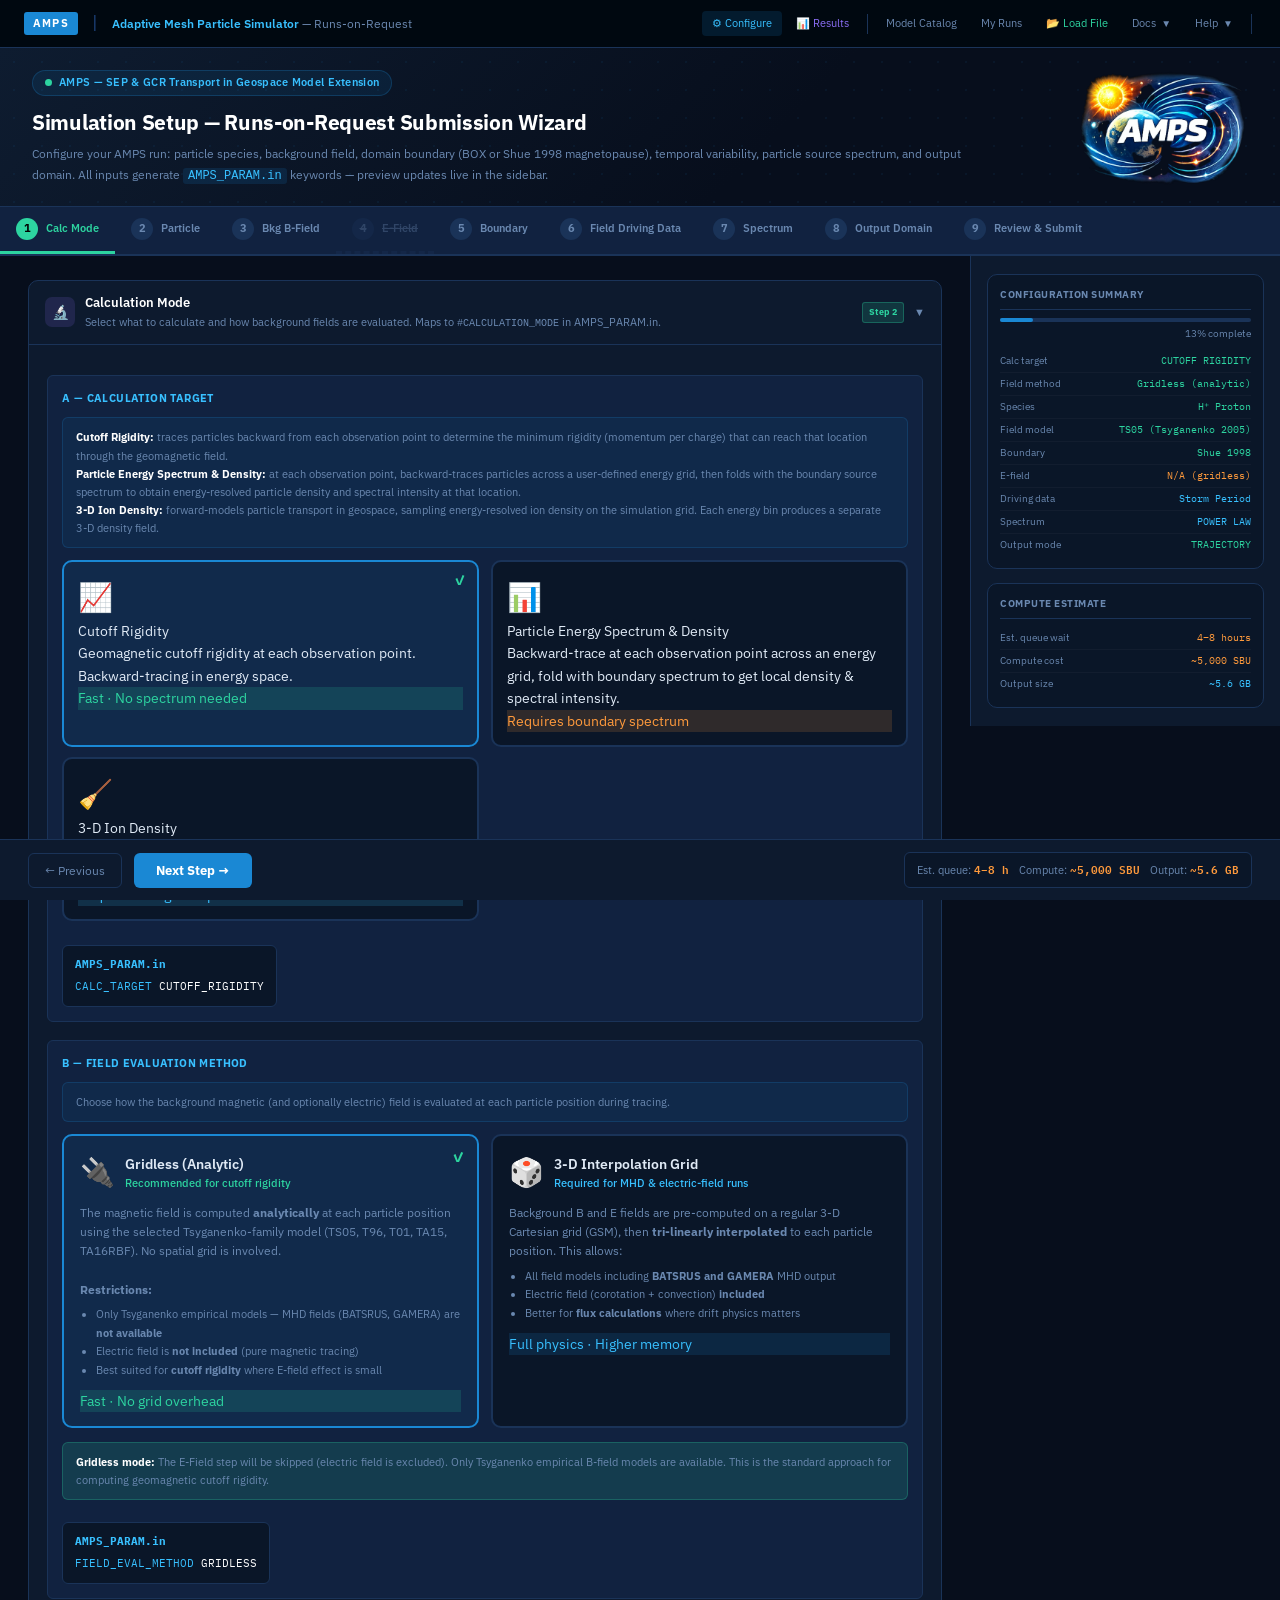
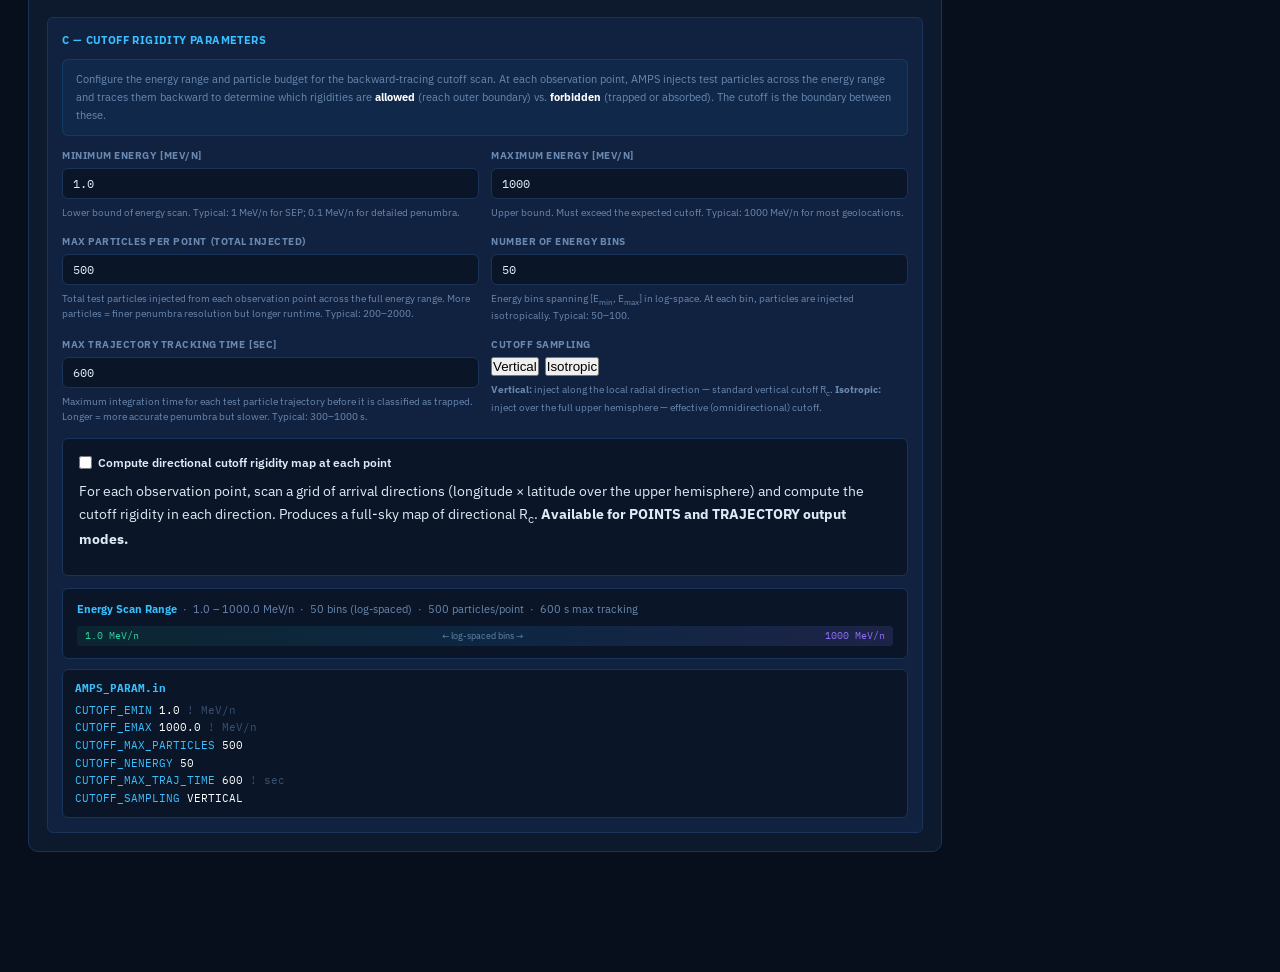
==== index.html @ 1b188f18 "Add files via upload" ====
<!DOCTYPE html>

<!--
=====================================================================
FILE: index.html
INTENT:
  This file defines the user-facing wizard interface for configuring
  AMPS geospace / SEP transport runs and generating an AMPS_PARAM.in
  preview. It is designed to run as a static site (no server required).

METHODS / DESIGN:
  - Step-based wizard UI with collapsible section bodies.
  - Declarative HTML for each step; behavior implemented in JS modules.
  - All state is stored in a single in-memory object (see js/01-state.js),
    and UI elements update the state via small handler functions.
  - The Review step converts the current state into a human-readable
    AMPS_PARAM.in preview.

IMPLEMENTATION NOTES:
  - Keep markup stable: JS selects elements by ids and data attributes.
  - When adding new models/options, update:
      (1) the UI markup (this file),
      (2) the state defaults (js/01-state.js),
      (3) model handlers (relevant js/* modules),
      (4) the Review/preview writer (js/08-review.js),
      (5) Help/Docs text if user-facing behavior changes.
  - Do not delete existing comments; add new ones to explain intent.

LAST UPDATED: 2026-02-21
=====================================================================
-->
<!-- =============================================================================
FILE:    index.html
PROJECT: AMPS v2025 — SEP/GCR Transport — CCMC Runs-on-Request Web Wizard
PURPOSE: Modular, production-ready wizard UI for configuring a runs-on-request
         AMPS SEP/GCR transport simulation. Provides 10-step workflow with
         validation, dynamic diagrams (boundary geometry, etc.), and a generated
         AMPS_PARAM.in preview for submission.

NOTES / IMPLEMENTATION DETAILS
- This is the modular build: styles are in /css and logic is in /js (loaded in
  numeric order).
- Step navigation is driven by js/02-wizard.js (goStep / wizClick). Panels are
  pre-rendered in the HTML and shown/hidden via CSS classes.
- The Boundary step (Step 4) is implemented inline in this file and wired to
  js/04-boundary.js (BOX vs SHUE, auto/manual Shue controls, SVG diagram).
- The "panel_boundary.html" and "panel_temporal.html" files are legacy/development
  artifacts and are not included at runtime by default (see their headers).

FIXES APPLIED IN THIS PACKAGE (2026-02-20)
- Removed an accidental duplicate <body> tag (HTML validity / DOM stability).
- Made the step indicator strip clickable (and keyboard accessible) by wiring
  each step to wizClick(n).

ADDITIONAL UPDATES (2026-02-20): "Bkg B-Field" correctness + documentation
- Replaced placeholder/legacy field-model labels with a consistent set of
  Tsyganenko-family external-field options that match typical CCMC/GEOPACK
  naming: TS05, T96, T01, TA15, TA16RBF.
- Preserved physics-based background-field workflows via uploaded MHD output:
  BATSRUS and GAMERA.
- Implemented model-specific "Driving Parameters" forms that reflect how each
  model is normally driven (scalar drivers for T96/T01; coefficient selection
  for TA16RBF).
- Added example quiet/storm presets (order-of-magnitude) in the TS05
  driving-parameter section to guide users and improve reproducibility.

MAINTAINER NOTE
- If you change any field-model keyword labels here, update the corresponding
  logic/state in js/01-state.js and js/03-bgfield.js.
============================================================================= -->

<html lang="en">
<head>
<meta charset="UTF-8"/>
<meta name="viewport" content="width=device-width,initial-scale=1.0"/>
<title>AMPS v2025 &mdash; SEP/GCR Transport &mdash; CCMC Runs-on-Request</title>




<link href="https://fonts.googleapis.com/css2?family=IBM+Plex+Mono:ital,wght@0,400;0,600;1,400&family=IBM+Plex+Sans:ital,wght@0,300;0,400;0,500;0,600;0,700;1,400&display=swap" rel="stylesheet"/>
<!--
  ═══════════════════════════════════════════════════════════════════════════
  PLOTLY.JS — CDN LOAD WITH SUBRESOURCE INTEGRITY (SRI)
  ═══════════════════════════════════════════════════════════════════════════

  WHY SRI?
  --------
  Plotly is loaded from a third-party CDN (cdn.plot.ly). If that CDN were
  ever compromised, an attacker could serve malicious JavaScript to every
  visitor of this page. The `integrity` attribute tells the browser to hash
  the downloaded file and refuse to execute it if the hash does not match
  the value hard-coded here. This prevents supply-chain attacks even if
  the CDN itself is breached.

  HOW THE HASH WAS COMPUTED
  --------------------------
  Plotly does not publish official SRI hashes for its CDN releases.

  The hash below was derived from the copy of plotly.js v2.35.2 bundled
  inside the `plotly` Python package (plotly==5.24.1), which ships the
  same JS build artifact at:
    plotly/package_data/plotly.min.js

  The SHA-384 digest was computed two independent ways to cross-check:

    Method 1 — Python:
      import hashlib, base64
      data = open('plotly.min.js', 'rb').read()
      print('sha384-' + base64.b64encode(hashlib.sha384(data).digest()).decode())

    Method 2 — OpenSSL:
      openssl dgst -sha384 -binary plotly.min.js | openssl base64 -A

  Both methods produced the same hash:
    sha384-cCVCZkAjYNxaYKbM8lsArLznDF/SvMFr1jcZrvOpSTCa0W40ZAdLzHCEulnUa5i7

  IMPORTANT CAVEAT
  ----------------
  We could not directly download and hash the file from cdn.plot.ly
  during development (CDN access was blocked in the build environment).
  The assumption is that the Python package and the CDN serve byte-for-byte
  identical files for the same version. If that assumption is wrong — e.g.
  due to a different minification pass, encoding, or build pipeline — the
  hash will not match and the browser will refuse to load Plotly. In that
  case the Results view will be non-functional and the user will see the
  error banner below (#plotly-sri-error).

  HOW TO REGENERATE THIS HASH (e.g. after a Plotly version upgrade)
  ------------------------------------------------------------------
  From any machine with CDN access, run:

    curl -sL https://cdn.plot.ly/plotly-X.Y.Z.min.js \
      | openssl dgst -sha384 -binary \
      | openssl base64 -A

  Prefix the output with "sha384-" and replace the integrity value below.
  Also update the `src` URL to match the new version number.
  ═══════════════════════════════════════════════════════════════════════════
-->
<script id="plotly-sri-script"
        src="https://cdn.plot.ly/plotly-2.35.2.min.js"
        integrity="sha384-cCVCZkAjYNxaYKbM8lsArLznDF/SvMFr1jcZrvOpSTCa0W40ZAdLzHCEulnUa5i7"
        crossorigin="anonymous"
        defer></script>

<!--
  SRI FAILURE HANDLER
  -------------------
  When the browser's SRI check fails (hash mismatch), it fires an `error`
  event on the script element and blocks execution — Plotly never loads.
  The listener below catches that event and reveals #plotly-sri-error, a
  banner that explains the problem in plain language and tells the user
  how to get help. Without this, the failure is completely silent: the
  Results view appears to load normally but charts never render.

  This script is intentionally NOT deferred so that the event listener is
  attached synchronously before the deferred Plotly script can fire.
-->
<script>
  (function () {
    var s = document.getElementById('plotly-sri-script');
    if (!s) return;
    s.addEventListener('error', function () {
      /* Plotly failed to load — most likely an SRI hash mismatch.
         Make the error banner visible in both the Configure and Results views. */
      var banner = document.getElementById('plotly-sri-error');
      if (banner) banner.style.display = 'flex';
    });
  })();
</script>
<!-- Design tokens (CSS custom properties) — must be first -->
<link rel="stylesheet" href="css/01-tokens.css"/>
<!-- Page layout: topbar, header, wizard strip, two-column grid, sections -->
<link rel="stylesheet" href="css/02-layout.css"/>
<!-- Reusable UI components: fields, cards, toggles, badges, KW strip -->
<link rel="stylesheet" href="css/03-components.css"/>
<!-- SVG/canvas diagram styles: boundary cross-sections, efield, spectrum -->
<link rel="stylesheet" href="css/04-diagrams.css"/>
<!-- Dashboard / Results view styles -->
<link rel="stylesheet" href="css/05-dashboard.css"/>
</head>
<body>
<div class="topbar">
  <div class="tb-nasa">AMPS</div><div class="tb-sep">|</div>
  <div class="tb-title"><b>Adaptive Mesh Particle Simulator</b> &mdash; Runs-on-Request</div>
  <div class="tb-right">
    <button type="button" class="tb-link tb-active" id="tb-configure" onclick="toggleView('configure');">&#9881; Configure</button>
    <button type="button" class="tb-link" id="tb-results" onclick="toggleView('results');" style="color:var(--purple);">&#128202; Results</button>
    <div class="tb-divider"></div>
    <button type="button" class="tb-link">Model Catalog</button>
    <button type="button" class="tb-link">My Runs</button>
    <button type="button" class="tb-link" onclick="showLoadModal();" style="color:var(--green);">&#128194; Load File</button>
    <!--
      DOCS MENU (NEW)
      --------------
      A topbar dropdown that mirrors the look-and-feel and interaction
      conventions of the Help menu. Each entry opens a PDF in a new tab.

      PDFs live in:          doc/*.pdf
      LaTeX sources live in: doc/latex/*.tex

      NOTE: Links are relative so the site remains deployable as a static
      bundle at CCMC or on any web server.
    -->
    <div class="docs-dropdown">
      <button type="button" class="tb-link docs-trigger" id="docs-trigger">Docs <span id="docs-arrow">▼</span></button>
      <div class="help-menu" id="docs-main-menu" style="display:none;">

        <!-- Level 1: Main Categories (collapsible) -->
        <div class="help-section">
          <div class="help-section-header" data-docs-toggle="section" data-target="docs-overview">
            <span class="help-label">How Calculations Are Done</span>
            <span class="help-toggle" id="docs-arrow-docs-overview">▶</span>
          </div>
          <div class="help-section-content" id="docs-content-docs-overview" style="display:none;">
            <div class="help-detail-panel">
              <ul>
                <li><a href="doc/overview_calculation_pipeline.pdf">Pipeline overview: rigidity cutoffs, flux evaluation, and spectrum reconstruction</a></li>
              </ul>
            </div>
          </div>
        </div>


<div class="help-section">
  <div class="help-section-header" data-docs-toggle="section" data-target="docs-temporal">
    <span class="help-label">Epoch Snapshot vs. Storm Period</span>
    <span class="help-toggle" id="docs-arrow-docs-temporal">▶</span>
  </div>
  <div class="help-section-content" id="docs-content-docs-temporal" style="display:none;">
    <div class="help-detail-panel">
      <ul>
        <li><a href="doc/temporal_setup.pdf">How to configure STEADY_STATE vs TIME_SERIES: cadences, driving files, and best practices</a></li>
      </ul>
    </div>
  </div>
</div>

<div class="help-section">
  <div class="help-section-header" data-docs-toggle="section" data-target="docs-output-domain">
    <span class="help-label">Output Domains and Trajectory Files</span>
    <span class="help-toggle" id="docs-arrow-docs-output-domain">▶</span>
  </div>
  <div class="help-section-content" id="docs-content-docs-output-domain" style="display:none;">
    <div class="help-detail-panel">
      <ul>
        <li><a href="doc/output_domains_and_trajectories.pdf">Defining points, trajectories, and spherical shells (with trajectory file format examples)</a></li>
      </ul>
    </div>
  </div>
</div>


        <div class="help-section">
          <div class="help-section-header" data-docs-toggle="section" data-target="docs-cutoffs">
            <span class="help-label">Cutoff Rigidity</span>
            <span class="help-toggle" id="docs-arrow-docs-cutoffs">▶</span>
          </div>
          <div class="help-section-content" id="docs-content-docs-cutoffs" style="display:none;">
            <div class="help-detail-panel">
              <ul>
                <li><a href="doc/cutoff_rigidity.pdf">Geomagnetic cutoff rigidity: definitions, penumbra, and numerical backtracing</a></li>
                <li><a href="doc/rigidity_cutoff_methods_survey.pdf">Rigidity Cutoff and Flux Modeling in Geospace: codes, methods, implementation details, and recommendations (survey)</a></li>
              </ul>
            </div>
          </div>
        </div>

        <div class="help-section">
          <div class="help-section-header" data-docs-toggle="section" data-target="docs-flux">
            <span class="help-label">Flux and Spectra</span>
            <span class="help-toggle" id="docs-arrow-docs-flux">▶</span>
          </div>
          <div class="help-section-content" id="docs-content-docs-flux" style="display:none;">
            <div class="help-detail-panel">
              <ul>
                <li><a href="doc/flux_and_spectrum_definitions.pdf">Flux, differential intensity, and unit conventions used by AMPS</a></li>
              </ul>
            </div>
          </div>
        </div>

        <div class="help-section">
          <div class="help-section-header" data-docs-toggle="section" data-target="docs-goes">
            <span class="help-label">GOES-18/19 Spectrum Reconstruction</span>
            <span class="help-toggle" id="docs-arrow-docs-goes">▶</span>
          </div>
          <div class="help-section-content" id="docs-content-docs-goes" style="display:none;">
            <div class="help-detail-panel">
              <ul>
                <li><a href="doc/goes18_19_spectrum_reconstruction.pdf">Reconstructing differential spectra from GOES-18/19 proton channels</a></li>
              </ul>
            </div>
          </div>
        </div>

        <div class="help-section">
          <div class="help-section-header" data-docs-toggle="section" data-target="docs-fields">
            <span class="help-label">Electric &amp; Magnetic Field Models</span>
            <span class="help-toggle" id="docs-arrow-docs-fields">▶</span>
          </div>
          <div class="help-section-content" id="docs-content-docs-fields" style="display:none;">
            <div class="help-detail-panel">
              <ul>
                <li><a href="doc/electric_field_models.pdf">Electric field models: corotation, Volland–Stern, Weimer, and inductive dB/dt</a></li>

                <li><a href="doc/tsyganenko2002_t01_paper1.pdf">T01 model (Paper 1): mathematical structure (Tsyganenko 2002)</a></li>
                <li><a href="doc/tsyganenko2002_t01_paper2.pdf">T01 model (Paper 2): parameterization &amp; fitting (Tsyganenko 2002)</a></li>


                <li><a href="doc/tsyganenko2015_ta15.pdf">TA15 model: forecasting magnetosphere driven by optimal SW coupling (Tsyganenko &amp; Andreeva 2015)</a></li>
                <li><a href="doc/ta15_data_format.txt">TA15 OMNI-style record format (columns &amp; units)</a></li>

                <li><a href="doc/tsyganenko2016_ta16rbf.pdf">TA16RBF model: empirical RBF magnetosphere driven by interplanetary &amp; ground-based drivers (Tsyganenko &amp; Andreeva 2016)</a></li>
                <li><a href="doc/ta16_model_description.pdf">TA16RBF model description (official model page PDF)</a></li>
                <li><a href="doc/ta16_data_format.txt">TA16RBF OMNI-style record format (columns &amp; units)</a></li>
                <li><a href="doc/ta16_example_1997_omni.dat.txt">TA16RBF example driver file (1997 excerpt)</a></li>
                <li><a href="doc/magnetic_field_models.pdf">Magnetic field models: T96/T15, IGRF, and MHD-driven fields</a></li>
              </ul>
            </div>
          </div>
        </div>

      </div>
    </div>
    <div class="help-dropdown">
      <button type="button" class="tb-link help-trigger" id="help-trigger">Help <span id="help-arrow">▼</span></button>
      <div class="help-menu" id="help-main-menu" style="display:none;">
        <!-- Level 1: Main Categories -->
        <div class="help-section">
          <div class="help-section-header" data-help-toggle="section" data-target="physics-models">
            <span class="help-label">Physics Models</span>
            <span class="help-toggle" id="arrow-physics-models">▶</span>
          </div>
          <div class="help-section-content" id="content-physics-models" style="display:none;">
            <!-- Level 2: Physics Model Categories -->
            <div class="help-subsection">
              <div class="help-subsection-header" data-help-toggle="subsection" data-target="electric-field">
                <span class="help-sublabel">Background Electric Field</span>
                <span class="help-toggle" id="arrow-electric-field">▶</span>
              </div>
              <div class="help-subsection-content" id="content-electric-field" style="display:none;">
                <!-- Level 3: Detailed Content -->
                <div class="help-detail-panel">
                  <h4>Electric Field Models</h4>
                  
                  <div class="model-section">
                    <h5>Corotation Electric Field</h5>
                    <p><strong>Physics:</strong> Earth's rotation-induced electric field in the magnetosphere.</p>
                    <p><strong>Formula:</strong> <code>E = -(ω × r) × B</code></p>
                    <p>where ω is Earth's angular velocity (7.292×10⁻⁵ rad/s), r is position vector, B is magnetic field.</p>
                    <p><strong>Reference:</strong> Volland, H. (1973). "A semiempirical model of large-scale magnetospheric electric fields." <em>J. Geophys. Res.</em>, 78(1), 171-180.</p>
                  </div>

                  <div class="model-section">
                    <h5>Volland-Stern Convection Model</h5>
                    <p><strong>Physics:</strong> Empirical model of magnetospheric convection driven by solar wind interaction.</p>
                    <p><strong>Formula:</strong> <code>Φ(r,θ) = A·r^γ·sin(θ)</code></p>
                    <p><strong>Parameters:</strong></p>
                    <ul>
                      <li><strong>Kp:</strong> Geomagnetic activity index (0-9). Higher Kp = stronger convection.</li>
                      <li><strong>γ (gamma):</strong> Shielding exponent (typical: 2.0; range: 1.5-3.0). Controls radial dependence.</li>
                      <li><strong>A:</strong> Intensity coefficient derived from Kp via Maynard & Chen (1975) relation.</li>
                    </ul>
                    <p><strong>References:</strong></p>
                    <ul>
                      <li>Volland, H. (1973). "A semiempirical model of large-scale magnetospheric electric fields." <em>J. Geophys. Res.</em>, 78(1), 171-180.</li>
                      <li>Stern, D. P. (1975). "The motion of a proton in the equatorial magnetosphere." <em>J. Geophys. Res.</em>, 80(4), 595-599.</li>
                      <li>Maynard, N. C., & Chen, A. J. (1975). "Isolated cold plasma regions: Observations and their relation to possible production mechanisms." <em>J. Geophys. Res.</em>, 80(7), 1009-1013.</li>
                    </ul>
                  </div>

                  <div class="model-section">
                    <h5>Weimer 2005 Model</h5>
                    <p><strong>Physics:</strong> Data-driven empirical model based on satellite electric field measurements.</p>
                    <p><strong>Inputs:</strong> IMF By, Bz, solar wind velocity, dipole tilt angle.</p>
                    <p><strong>Coverage:</strong> High-latitude ionospheric electric potential mapped to magnetosphere.</p>
                    <p><strong>Reference:</strong> Weimer, D. R. (2005). "Improved ionospheric electrodynamic models and application to calculating Joule heating rates." <em>J. Geophys. Res.</em>, 110(A5), A05306. doi:10.1029/2004JA010884</p>
                  </div>
                </div>
              </div>
            </div>

            <div class="help-subsection">
              <div class="help-subsection-header" data-help-toggle="subsection" data-target="magnetic-field">
                <span class="help-sublabel">Background Magnetic Field</span>
                <span class="help-toggle" id="arrow-magnetic-field">▶</span>
              </div>
              <div class="help-subsection-content" id="content-magnetic-field" style="display:none;">
                <div class="help-detail-panel">
                  <h4>Magnetic Field Models</h4>
                  
                  <div class="model-section">
                    <h5>TS05 (Tsyganenko 2005)</h5>
                    <p><strong>Type:</strong> Storm-time empirical model with realistic, dynamical current-system response.</p>
                    <p><strong>Scalar drivers (snapshot / sweeps):</strong> The UI exposes a compact driver set used widely in CCMC/GEOPACK-style toolchains: Dst (or SYM-H), Pdyn, IMF Bx/By/Bz, solar-wind Vx and density N, plus an Epoch tag.</p>
                    <p><strong>Dynamical TS05 drivers (event runs):</strong> The original TS05 formulation uses six history-dependent driving variables W1..W6 that encode the prior solar-wind/IMF forcing with different relaxation timescales ("memory"). If you have OMNI TS05 files, you can paste a single 5-min record (Advanced section in Panel 3) to populate both the scalar drivers and W1..W6.</p>
                    <p><strong>Quick presets (in the UI):</strong> <em>Quiet</em> (Dst≈−10 nT, Pdyn≈2 nPa, Bz≈+2 nT, Vx≈−400 km/s, N≈5 cm⁻³) and <em>Storm</em> (Dst≈−150 nT, Pdyn≈8 nPa, Bz≈−20 nT, Vx≈−700 km/s, N≈15 cm⁻³). Typical ranges: quiet Pdyn≈1–3 nPa, |Bz|≲5 nT; storm main phase Pdyn≈5–15 nPa, Bz≈−10 to −30 nT, Vx≈−600 to −800 km/s, and Dst/SYM-H≲−100 nT.</p>
                    <p><strong>OMNI TS05 record format (5-min):</strong> Year, DOY, hour, minute, Bx/By/Bz, Vx/Vy/Vz, density, temperature, SYM-H, IMF/SW flags, dipole tilt (rad), Pdyn (nPa), and W1..W6.</p>
                    <p><strong>Applications:</strong> SEP cutoff and access modeling, geomagnetic storm studies, inner-magnetosphere field structure.</p>
                    <p><strong>Reference:</strong> Tsyganenko, N. A., &amp; Sitnov, M. I. (2005). &quot;Modeling the dynamics of the inner magnetosphere during strong geomagnetic storms.&quot; <em>J. Geophys. Res.</em>, 110(A3), A03208. doi:10.1029/2004JA010798</p>
</div>

                                    <div class="model-section">
                    <h5>T96 (Tsyganenko 1996)</h5>
                    <p><strong>Type:</strong> Fast data-based external field model with explicit dipole-tilt dependence and a realistic magnetopause.</p>
                    <p><strong>Drivers (as in the reference implementation T96_01):</strong> solar-wind dynamic pressure <b>Pdyn</b>, <b>Dst</b>, IMF <b>By</b> and <b>Bz</b> (GSM), and dipole <b>tilt</b>.</p>
                    <p><strong>Recommended parameter ranges (fit domain):</strong> Pdyn ≈ 0.5–10 nPa, Dst ≈ −100…+20 nT, and By/Bz ≈ −10…+10 nT. Outside these ranges the model is extrapolated—use caution.</p>
                    <p><strong>Boundary note:</strong> In this release, magnetopause size depends on <b>Pdyn only</b> (no explicit IMF dependence in the boundary size/shape).</p>
                    <p><strong>Use cases:</strong> quick cutoff sweeps, statistical studies, and baseline comparisons against storm-time models (TS05/TA15).</p>
                    <p><strong>Quick presets (in the UI):</strong> <em>Quiet</em> (Dst≈−10 nT, Pdyn≈2 nPa, Bz≈+2 nT, By≈0 nT, tilt≈0°) and <em>Storm</em> (Dst≈−120 nT, Pdyn≈8 nPa, Bz≈−15 nT, By≈+5 nT, tilt≈0°).</p>
                    <p><strong>References:</strong> Tsyganenko (1995/1996) and Tsyganenko &amp; Stern (1996); see the site PDF “Magnetic field models” for details.</p>
                  </div>

<div class="model-section">
  <h5>T01 (Tsyganenko 2002; often labeled “T01”)</h5>
  <p><strong>Type:</strong> Empirical near-magnetosphere model that improves storm-time realism, including strong dawn–dusk asymmetry and a partial ring current.</p>
  <p><strong>Inputs:</strong> Dst, solar-wind dynamic pressure <em>Pdyn</em>, IMF <em>By</em>/<em>Bz</em>, dipole tilt, and two coupling/history indices <strong>G1</strong> and <strong>G2</strong> (computed from ~1-hour averages of solar-wind / southward IMF conditions).</p>
  <p><strong>When to use:</strong> storm-time cutoff/flux studies when you want a lightweight empirical alternative to TS05/TA15 but with more physics than T96.</p>
  <p><strong>Quick presets (in the UI):</strong> <em>Quiet</em> (Dst≈0 nT, Pdyn≈2 nPa, Bz≈+5 nT, By≈0 nT, G1≈0, G2≈0) and <em>Storm</em> (Dst≈−120 nT, Pdyn≈8 nPa, Bz≈−10 nT, By≈+2 nT, G1≈20, G2≈20).</p>
  <p><strong>References:</strong> Tsyganenko (2002) Paper 1 (model structure) and Paper 2 (parameterization, including definitions of G1/G2 and example event values).</p>
</div><div class="model-section">
                    <h5>TA16RBF (Tsyganenko &amp; Andreeva 2016)</h5>
                    <p><strong>Type:</strong> Empirical <b>radial basis function (RBF)</b> model built directly from large multi-mission magnetometer data (1995–2015), with no fixed “module” geometry assumptions.</p>
                    <p><strong>Primary drivers:</strong> solar-wind ram pressure <b>Pdyn</b>, <b>SYM‑H</b>, <b>N-index</b> (Newell coupling), and IMF <b>By</b>, plus dipole <b>tilt</b>. The official driver files use OMNI-style 5‑min cadence with <b>30‑min trailing averages</b> for IMF and indices, and include <b>SymHc</b> (centered 30‑min sliding average).</p>
                    <p><strong>Why it matters:</strong> Compared to modular Tsyganenko models, the RBF approach can represent finer spatial structure and improves global fit metrics when driven by routine interplanetary/ground observables.</p>
                    <p><strong>Docs:</strong> see the TA16RBF paper PDF, the official “TA16RBF model description” PDF, and the “TA16RBF record format” file in the Docs menu for the exact input column order/units.</p>
                    <p><strong>Reference:</strong> Tsyganenko, N. A., &amp; Andreeva, V. A. (2016), <em>JGR Space Physics</em>, 121, 10,786–10,802. doi:10.1002/2016JA023217</p>
                  </div>

                                    <div class="model-section">
                    <h5>TA15 / “T15” (Tsyganenko &amp; Andreeva 2015)</h5>
                    <p><strong>Type:</strong> Forecasting-oriented empirical model covering ~3–60 R<sub>E</sub>, designed to be driven directly by upstream solar-wind monitors.</p>
                    <p><strong>Primary drivers:</strong> solar-wind dynamic pressure <b>Pdyn</b>, IMF <b>By</b>/<b>Bz</b>, and an optimal coupling function <b>N-index</b> (Newell et al. 2007; normalized in TA15). The model is built to use routinely available OMNI-style inputs, and the indices are computed as <b>30‑min trailing averages</b>.</p>
                    <p><strong>Magnetopause:</strong> based on the <b>Lin et al. (2010)</b> boundary driven by <b>Pdyn</b>, IMF <b>Bz</b>, and dipole <b>tilt</b>.</p>
                    <p><strong>What it adds vs. T96/T01:</strong> stronger storm-time realism and improved large-scale current systems (SRC/PRC, tail, FACs, penetrated IMF), with systematic dependence on N-index and Pdyn.</p>
                    <p><strong>Note:</strong> TA15 uses only OMNI-style solar wind/IMF + indices (see the TA15 record-format doc). GOES is not required for TA15 parameterization.</p>
                    <p><strong>Docs:</strong> see the TA15 paper PDF and the “TA15 OMNI record format” file in the Docs menu for exact column order and units.</p>
                    <p><strong>Reference:</strong> Tsyganenko, N. A., &amp; Andreeva, V. A. (2015), <em>JGR Space Physics</em>, 120, 8401–8425.</p>
                  </div>

                  <div class="model-section">
                    <h5>MHD Models (BATS-R-US, GAMERA)</h5>
                    <p><strong>Type:</strong> Physics-based magnetohydrodynamic simulations.</p>
                    <p><strong>Input:</strong> Time-dependent 3D magnetic field from uploaded MHD output files.</p>
                    <p><strong>Advantages:</strong> Self-consistent physics, captures non-linear dynamics.</p>
                    <p><strong>Computational Cost:</strong> High (typically 10× empirical models).</p>
                    <p><strong>References:</strong></p>
                    <ul>
                      <li>BATS-R-US: Tóth, G., et al. (2012). "Adaptive numerical algorithms in space weather modeling." <em>J. Comput. Phys.</em>, 231(3), 870-903.</li>
                      <li>GAMERA: Zhang, B., et al. (2019). "GAMERA: A three-dimensional finite-volume MHD solver for non-orthogonal curvilinear geometries." <em>Astrophys. J. Suppl. Ser.</em>, 244(1), 20.</li>
                    </ul>
                  </div>
                </div>
              </div>
            </div>

            
<div class="help-subsection">
  <div class="help-subsection-header" data-help-toggle="subsection" data-target="particle-spectrum-models">
    <span class="help-sublabel">Particle Spectrum Models</span>
    <span class="help-toggle" id="arrow-particle-spectrum-models">▶</span>
  </div>
  <div class="help-subsection-content" id="content-particle-spectrum-models" style="display:none;">
    <div class="help-detail-panel">
      <h4>Particle Source Spectrum Models</h4>

      <div class="infobox info-blue" style="margin:0 0 10px 0;">
        <b>What the code expects:</b> all options define the <b>differential</b> flux
        <code>dJ/dE</code> as a function of kinetic energy per nucleon <code>E</code>.
        In this wizard: <code>E</code> in <b>MeV/n</b>, <code>dJ/dE</code> in <b>p/cm²/s/sr/(MeV/n)</b>.
        This choice maps to the <code>#SPECTRUM</code> section in <code>AMPS_PARAM.in</code>.
      </div>

      <div class="model-section">
        <h5>POWER_LAW</h5>
        <p><strong>Use:</strong> fast parameter studies and many SEP events when a single slope is adequate.</p>
        <p><strong>Form:</strong> <code>J(E) = J0 · (E/E0)<sup>-γ</sup></code></p>
        <p><strong>Parameters:</strong> J0 (normalization), γ (spectral index), E0 (pivot).</p>
        <p><strong>Typical:</strong> SEP γ ≈ 2–5.</p>
      </div>

      <div class="model-section">
        <h5>POWER_LAW_CUTOFF</h5>
        <p><strong>Use:</strong> SEP spectra with a finite high-energy extent.</p>
        <p><strong>Form:</strong> <code>J(E) = J0 · (E/E0)<sup>-γ</sup> · exp(-E/Ec)</code></p>
        <p><strong>Parameters:</strong> J0, γ, E0, Ec (cutoff).</p>
      </div>

      <div class="model-section">
        <h5>LIS_FORCE_FIELD</h5>
        <p><strong>Use:</strong> Galactic Cosmic Ray (GCR) background with solar-cycle modulation.</p>
        <p><strong>Physics:</strong> force-field approximation with modulation potential Φ.</p>
        <p><strong>Reference:</strong> Gleeson, L. J., & Axford, W. I. (1968). <em>ApJ</em>, 154, 1011.</p>
      </div>

      <div class="model-section">
        <h5>BAND</h5>
        <p><strong>Use:</strong> spectra with curvature / break (softening above a characteristic energy).</p>
        <p><strong>Idea:</strong> two slopes joined around a break energy E0 (γ1 below, γ2 above).</p>
        <p><strong>Reference:</strong> Band, D., et al. (1993). <em>ApJ</em>, 413, 281–292.</p>
      </div>

      <div class="model-section">
        <h5>TABLE</h5>
        <p><strong>Use:</strong> event realism when you have measured spectra (e.g., GOES).</p>
        <p><strong>Input:</strong> 2-column ASCII table <code>E  dJ/dE</code> (E in MeV/n).</p>
        <p><strong>Notes:</strong> ensure the table covers the run’s Emin–Emax; interpolation is used between points.</p>
      </div>
    </div>
  </div>
</div>

<div class="help-subsection">
              <div class="help-subsection-header" data-help-toggle="subsection" data-target="boundary-models">
                <span class="help-sublabel">Boundary Models</span>
                <span class="help-toggle" id="arrow-boundary-models">▶</span>
              </div>
              <div class="help-subsection-content" id="content-boundary-models" style="display:none;">
                <div class="help-detail-panel">
                  <h4>Domain Boundary Models</h4>
                  
                  <div class="model-section">
                    <h5>BOX Boundary</h5>
                    <p><strong>Geometry:</strong> Rectangular domain in GSM coordinates.</p>
                    <p><strong>Parameters:</strong></p>
                    <ul>
                      <li><strong>X_max, X_min:</strong> Sunward/tailward extent [RE]. Typical: +15 to -60 RE.</li>
                      <li><strong>Y_max, Y_min:</strong> Dawn/dusk extent [RE]. Typical: ±20-30 RE.</li>
                      <li><strong>Z_max, Z_min:</strong> North/south extent [RE]. Typical: ±15-25 RE.</li>
                      <li><strong>R_inner:</strong> Inner boundary radius [RE]. Typical: 2.0 RE (above ionosphere).</li>
                    </ul>
                    <p><strong>Use Cases:</strong> Full magnetotail studies, large-scale transport, computational simplicity.</p>
                    <p><strong>Advantages:</strong> Simple geometry, easy to configure, no empirical dependencies.</p>
                  </div>

                  <div class="model-section">
                    <h5>Shue 1998 Magnetopause Model</h5>
                    <p><strong>Geometry:</strong> Empirical magnetopause surface that adapts to solar wind conditions.</p>
                    <p><strong>Formula:</strong> <code>r(θ) = r₀·(2/(1+cos(θ)))^α</code></p>
                    <p><strong>Parameters:</strong></p>
                    <ul>
                      <li><strong>r₀:</strong> Subsolar standoff distance [RE]. Derived from Pdyn and Bz, or user-specified. Typical: 8-12 RE.</li>
                      <li><strong>α (alpha):</strong> Flaring parameter. Controls day-night asymmetry. Typical: 0.5-0.8.</li>
                      <li><strong>X_tail:</strong> Nightside tail cutoff [RE]. Typical: -60 RE.</li>
                    </ul>
                    <p><strong>Auto Mode:</strong> r₀ and α computed from TS05 drivers using Shue et al. empirical relations:</p>
                    <ul>
                      <li>r₀ = (10.22 + 1.29·tanh(0.184·(Bz+8.14)))·Pdyn^(-1/6.6)</li>
                      <li>α = (0.58 - 0.007·Bz)·(1 + 0.024·log(Pdyn))</li>
                    </ul>
                    <p><strong>Use Cases:</strong> Near-Earth SEP events, realistic magnetopause geometry, storm-time compression studies.</p>
                    <p><strong>Reference:</strong> Shue, J.-H., et al. (1998). "Magnetopause location under extreme solar wind conditions." <em>J. Geophys. Res.</em>, 103(A8), 17,691-17,700. doi:10.1029/98JA01103</p>
                  </div>

                  <div class="model-section">
                    <h5>Inner Boundary (Loss Cone)</h5>
                    <p><strong>Physics:</strong> Particles crossing the inner boundary are assumed lost to atmospheric precipitation.</p>
                    <p><strong>Typical Radius:</strong> 2.0 RE (≈650 km altitude). Below this, particle gyroradii become comparable to field-line curvature.</p>
                    <p><strong>Implementation:</strong> Particles that reach r < R_inner are removed from simulation.</p>
                  </div>
                </div>
              </div>
            </div>
          </div>
        </div>

        <div class="help-section">
          <div class="help-section-header" data-help-toggle="section" data-target="input-files">
            <span class="help-label">Input Files</span>
            <span class="help-toggle" id="arrow-input-files">▶</span>
          </div>
          <div class="help-section-content" id="content-input-files" style="display:none;">
            <div class="help-detail-panel">
              <h4>Input File Formats</h4>
              
              <div class="model-section">
                <h5>Trajectory File</h5>
                <p><strong>Format:</strong> Gregorian (9 columns) or MJD (4 columns)</p>
                <p><strong>Columns (Gregorian):</strong></p>
                <code style="display:block;background:#0a1628;padding:8px;margin:8px 0;font-size:11px;">
YYYY MM DD HH mm ss.s Lat[deg] Lon[deg] Alt[km]
                </code>
                <p><strong>Requirements:</strong> Monotonic timestamps, overlaps simulation time window, altitude > 100 km.</p>
                <p><strong>Example:</strong> VanAllenProbeA_Sep2017_trajectory.txt</p>
              </div>

              <div class="model-section">
                <h5>TS05 Driving Parameter File</h5>
                <p><strong>Format:</strong> Time-series of solar wind and geomagnetic indices</p>
                <p><strong>Columns:</strong> DateTime, Dst[nT], Pdyn[nPa], Bz[nT], Vx[km/s], Nsw[cm⁻³], By[nT], Bx[nT]</p>
                <p><strong>Source:</strong> Auto-fetch from OMNIWeb or user upload</p>
                <p><strong>Cadence:</strong> Typically 1-minute or 5-minute resolution</p>
              </div>

              <div class="model-section">
                <h5>Spectrum Table File</h5>
                <p><strong>Format:</strong> Two-column ASCII</p>
                <code style="display:block;background:#0a1628;padding:8px;margin:8px 0;font-size:11px;">
E[MeV/n]    dJ/dE[particles/cm²/s/sr/(MeV/n)]
1.0         10000.0
10.0        1000.0
100.0       100.0
                </code>
                <p><strong>Requirements:</strong> Energy range must span [E_min, E_max], minimum 5 data points</p>
              </div>
            </div>
          </div>
        </div>

        <div class="help-section">
          <div class="help-section-header" data-help-toggle="section" data-target="model-parameters">
            <span class="help-label">Model Parameters</span>
            <span class="help-toggle" id="arrow-model-parameters">▶</span>
          </div>
          <div class="help-section-content" id="content-model-parameters" style="display:none;">
            <div class="help-detail-panel">
              <h4>Key AMPS Parameters</h4>
              
              <div class="model-section">
                <h5>Temporal Parameters</h5>
                <p><strong>FIELD_UPDATE_DT:</strong> Magnetic/electric field refresh interval [minutes]. Typical: 1-5 min during storms, 10-30 min for quiet times.</p>
                <p><strong>INJECT_DT:</strong> Particle injection cadence [minutes]. Must be ≥ FIELD_UPDATE_DT. Typical: 5-60 min.</p>
                <p><strong>FLUX_DT:</strong> Output flux computation interval [minutes]. Typical: 1 min (matches satellite data cadence).</p>
              </div>

              <div class="model-section">
                <h5>Numerical Parameters</h5>
                <p><strong>N_PARTICLES:</strong> Test particles per injection batch. Typical: 10,000 (balance accuracy vs speed).</p>
                <p><strong>DT_TRACE:</strong> Integration timestep [seconds]. Typical: 0.1-1.0 s. Smaller = more accurate but slower.</p>
                <p><strong>MAX_BOUNCE:</strong> Maximum mirror bounces before termination. Typical: 500 (captures ~10 drift orbits).</p>
              </div>

              <div class="model-section">
                <h5>Energy Bins</h5>
                <p><strong>Purpose:</strong> Discrete energies at which flux is computed and output.</p>
                <p><strong>SEP Standard:</strong> [1, 5, 10, 30, 100, 300, 1000] MeV/n</p>
                <p><strong>GCR Extended:</strong> [10, 30, 100, 300, 1000, 3000, 10000] MeV/n</p>
                <p><strong>Considerations:</strong> More bins = larger output files. Spacing should match instrument response functions.</p>
              </div>
            
              <div class="model-section">
                <h5>Spectrum Models (Step 7)</h5>
                <p><strong>All spectrum options expect differential flux dJ/dE</strong> in <code>p/cm²/s/sr/(MeV/n)</code> as a function of kinetic energy per nucleon <code>E</code> in <code>MeV/n</code>.</p>

                <p><strong>POWER_LAW:</strong> <code>J(E)=J₀·(E/E₀)^(−γ)</code>. Use for basic SEP injections and quick sensitivity studies. Typical SEP γ ≈ 2–5, pivot E₀ often 10 MeV/n.</p>

                <p><strong>POWER_LAW_CUTOFF:</strong> <code>J(E)=J₀·(E/E₀)^(−γ)·exp(−E/Ec)</code>. Adds a high-energy roll-off (finite acceleration limit). Typical Ec ≈ 200–1000 MeV/n for large gradual SEP events.</p>

                <p><strong>LIS_FORCE_FIELD:</strong> Galactic Cosmic Ray baseline using a Local Interstellar Spectrum (LIS) with Gleeson–Axford force-field modulation parameter <code>Φ</code> [MV]. Use for GCR background and solar-cycle dependence (Φ ~ 400–700 MV near solar minimum; Φ ~ 1000–1400 MV near solar maximum).</p>

                <p><strong>BAND:</strong> Band (1993)-style broken power law with a smooth transition. In this interface the break energy is derived from the two slopes (see preview formula in the Spectrum panel). Use for large SEP events where spectra soften above a characteristic energy.</p>

                <p><strong>TABLE:</strong> Measured spectrum from a two-column ASCII file <code>E[MeV/n]  dJ/dE</code>. Minimum 5 points. The uploaded range should cover your selected <code>Emin</code>–<code>Emax</code>. Recommended for event studies using GOES/other instrument-derived spectra.</p>
              </div>
</div>
          </div>
        </div>

        <div class="help-section help-link-section">
          <a href="#" class="help-link">
            <span class="help-label">CCMC Model Documentation</span>
            <span class="help-external">↗</span>
          </a>
        </div>
        
        <div class="help-section help-link-section">
          <a href="#" class="help-link" href="mailto:amps-support@ccmc.gsfc.nasa.gov">
            <span class="help-label">Contact Support</span>
          </a>
        </div>
      </div>
    </div>
    <div class="tb-divider"></div>
  </div>
</div>
<div class="page-hd"><div class="page-hd-inner">
  <div class="page-hd-row">
    <div class="page-hd-text">
      <div class="model-chip"><div class="pulse"></div>AMPS &mdash; SEP &amp; GCR Transport in Geospace Model Extension</div>
      <h1>Simulation Setup &mdash; Runs-on-Request Submission Wizard</h1>
      <p>Configure your AMPS run: particle species, background field, domain boundary (BOX or Shue 1998 magnetopause), temporal variability, particle source spectrum, and output domain.
      All inputs generate <code style="background:rgba(26,136,212,.15);padding:1px 5px;border-radius:3px;color:#38c0ff;font-family:monospace;">AMPS_PARAM.in</code> keywords &mdash; preview updates live in the sidebar.</p>
    </div>
    <img class="page-hd-logo" src="img/AMPS_logo.png" alt="AMPS logo"/>
  </div>
</div></div>
<!-- ══════════════════════════════════════════════════════════════
     WIZARD STEP BAR — auto-generated by buildWizardStrip() in
     js/02-wizard.js from the WIZARD_STEPS configuration array.

     DO NOT add step elements here manually.  To add, remove, or
     reorder wizard steps, edit the WIZARD_STEPS array in
     js/02-wizard.js.  See README.md § "Adding / Removing Wizard
     Steps" for a complete walkthrough.
     ══════════════════════════════════════════════════════════════ -->
<div class="wizard" id="wizard-strip"></div>
<div class="layout">
<div class="main-col">

<div id="panel-2" class="step-panel">
<div class="sect" id="s-calcmode">
  <div role="button" tabindex="0" class="sect-hd" onclick="toggleSection('s-calcmode')" onkeydown="if(event.key==='Enter'||event.key===' '){event.preventDefault();toggleSection('s-calcmode');}">
    <div class="sect-icon" style="background:rgba(139,111,247,.15)">&#128300;</div>
    <div><div class="sect-title">Calculation Mode</div>
    <div style="font-size:11px;color:var(--text-dim)">Select what to calculate and how background fields are evaluated. Maps to <code style="font-size:10px;">#CALCULATION_MODE</code> in AMPS_PARAM.in.</div></div>
    <span class="sect-sub"><span class="tag tag-new">Step 2</span></span>
    <span class="chevron">&#9660;</span>
  </div>
  <div class="sect-body">

    <!-- ══════════════════════════════════════════════════════════════════
         SECTION A — CALCULATION TARGET
         Three mutually exclusive cards.  onclick calls setCalcQuantity()
         which updates S.calcQuantity, toggles the .sel class on cards,
         shows/hides Section C (cutoff params), and refreshes sidebar.

         AMPS_PARAM.in keyword: CALC_TARGET = CUTOFF_RIGIDITY | DENSITY_SPECTRUM | DENSITY_3D
    ══════════════════════════════════════════════════════════════════ -->
    <div class="subsection" style="margin-bottom:18px;">
      <div class="subsection-title">A — Calculation Target</div>
      <div class="infobox info-blue" style="margin-bottom:12px;">
        <b>Cutoff Rigidity:</b> traces particles backward from each observation point to determine the minimum rigidity
        (momentum per charge) that can reach that location through the geomagnetic field.
        <br><b>Particle Energy Spectrum &amp; Density:</b> at each observation point, backward-traces particles across
        a user-defined energy grid, then folds with the boundary source spectrum to obtain energy-resolved
        particle density and spectral intensity at that location.
        <br><b>3-D Ion Density:</b> forward-models particle transport in geospace, sampling energy-resolved ion density
        on the simulation grid. Each energy bin produces a separate 3-D density field.
      </div>
      <div class="frow c2" id="calc-target-cards" style="row-gap:10px;">
        <div role="button" tabindex="0" class="opt-card sel" id="calc-cutoff-card" onclick="setCalcQuantity('CUTOFF_RIGIDITY',this)" onkeydown="if(event.key==='Enter'||event.key===' '){event.preventDefault();setCalcQuantity('CUTOFF_RIGIDITY',this);}">
          <div class="opt-icon" style="font-size:28px;">&#128200;</div>
          <div class="opt-label">Cutoff Rigidity</div>
          <div class="opt-desc">Geomagnetic cutoff rigidity at each observation point. Backward-tracing in energy space.</div>
          <div class="opt-badge" style="background:rgba(45,212,160,.15);color:var(--green);">Fast &middot; No spectrum needed</div>
        </div>
        <div role="button" tabindex="0" class="opt-card" id="calc-densspec-card" onclick="setCalcQuantity('DENSITY_SPECTRUM',this)" onkeydown="if(event.key==='Enter'||event.key===' '){event.preventDefault();setCalcQuantity('DENSITY_SPECTRUM',this);}">
          <div class="opt-icon" style="font-size:28px;">&#128202;</div>
          <div class="opt-label">Particle Energy Spectrum &amp; Density</div>
          <div class="opt-desc">Backward-trace at each observation point across an energy grid, fold with boundary spectrum to get local density &amp; spectral intensity.</div>
          <div class="opt-badge" style="background:rgba(255,154,60,.15);color:var(--orange);">Requires boundary spectrum</div>
        </div>
        <!-- ── 4th card: 3-D Ion Density (forward modeling) ──
             Forward-models particle transport in 3-D geospace.
             Particles are injected from the outer boundary and traced forward;
             ion density is sampled on the simulation grid in energy-resolved bins.
             Each bin produces a separate density output field (n_i(E, x, y, z)).
             Requires: 3-D grid (GRID_3D field method), source spectrum.
             AMPS_PARAM.in: CALC_TARGET = DENSITY_3D -->
        <div role="button" tabindex="0" class="opt-card" id="calc-density-card" onclick="setCalcQuantity('DENSITY_3D',this)" onkeydown="if(event.key==='Enter'||event.key===' '){event.preventDefault();setCalcQuantity('DENSITY_3D',this);}">
          <div class="opt-icon" style="font-size:28px;">&#129529;</div>
          <div class="opt-label">3-D Ion Density</div>
          <div class="opt-desc">Forward-model particle transport; sample energy-resolved ion density on the 3-D simulation grid.</div>
          <div class="opt-badge" style="background:rgba(56,192,255,.15);color:var(--accent-bright);">Requires 3-D grid &middot; Spectrum needed</div>
        </div>
      </div>
      <!-- Keyword preview -->
      <div style="margin-top:10px;background:var(--bg-inset);border:1px solid var(--border);border-radius:var(--radius);padding:10px 12px;font-family:var(--font-mono);font-size:11px;display:inline-block;">
        <div style="color:var(--accent-bright);font-weight:700;margin-bottom:4px;">AMPS_PARAM.in</div>
        <span class="kw-key">CALC_TARGET</span>
        <span class="kw-val" id="kw-calc-target">CUTOFF_RIGIDITY</span>
      </div>
    </div>

    <!-- ══════════════════════════════════════════════════════════════════
         SECTION B — FIELD EVALUATION METHOD
         Two mutually exclusive cards.  onclick calls setFieldMethod()
         which updates S.fieldMethod, toggles .sel class, shows/hides
         gridless-info or grid3d-config, and calls
         applyFieldMethodConstraints() for cascading effects on Steps 4/6.

         GRIDLESS (Analytic):
           - Tsyganenko models evaluated analytically per particle step.
           - No electric field (E = 0).  No MHD models (BATSRUS/GAMERA).
           - Standard for geomagnetic cutoff rigidity calculations.
           - AMPS_PARAM.in: FIELD_EVAL_METHOD = GRIDLESS

         GRID_3D (Interpolation):
           - B and E pre-computed on regular Cartesian grid in GSM.
           - Tri-linearly interpolated to each particle position.
           - Supports ALL field models including MHD output.
           - Electric field (corotation + convection) available.
           - User configures Nx/Ny/Nz and spatial extent.
           - AMPS_PARAM.in: FIELD_EVAL_METHOD = GRID_3D
             plus GRID_NX/NY/NZ and GRID_XMIN..ZMAX keywords.
    ══════════════════════════════════════════════════════════════════ -->
    <div class="subsection" style="margin-bottom:18px;">
      <div class="subsection-title">B — Field Evaluation Method</div>
      <div class="infobox info-blue" style="margin-bottom:12px;">
        Choose how the background magnetic (and optionally electric) field is evaluated at each particle position during tracing.
      </div>
      <div class="frow c2" id="field-method-cards">
        <div role="button" tabindex="0" class="bnd-card sel" id="fm-gridless-card" onclick="setFieldMethod('GRIDLESS',this)" onkeydown="if(event.key==='Enter'||event.key===' '){event.preventDefault();setFieldMethod('GRIDLESS',this);}" style="cursor:pointer;">
          <div style="display:flex;align-items:center;gap:10px;margin-bottom:8px;">
            <div style="font-size:28px;">&#128268;</div>
            <div>
              <div class="bnd-label" style="font-size:14px;font-weight:600;">Gridless (Analytic)</div>
              <div style="font-size:11px;color:var(--green);font-weight:500;">Recommended for cutoff rigidity</div>
            </div>
          </div>
          <div style="font-size:12px;color:var(--text-dim);line-height:1.6;">
            The magnetic field is computed <b>analytically</b> at each particle position using the selected
            Tsyganenko-family model (TS05, T96, T01, TA15, TA16RBF). No spatial grid is involved.
            <br><br>
            <b>Restrictions:</b>
          </div>
          <ul style="font-size:11px;color:var(--text-dim);margin:6px 0 0 16px;line-height:1.7;">
            <li>Only Tsyganenko empirical models — MHD fields (BATSRUS, GAMERA) are <b>not available</b></li>
            <li>Electric field is <b>not included</b> (pure magnetic tracing)</li>
            <li>Best suited for <b>cutoff rigidity</b> where E-field effect is small</li>
          </ul>
          <div class="opt-badge" style="background:rgba(45,212,160,.15);color:var(--green);margin-top:10px;">Fast &middot; No grid overhead</div>
        </div>
        <div role="button" tabindex="0" class="bnd-card" id="fm-grid3d-card" onclick="setFieldMethod('GRID_3D',this)" onkeydown="if(event.key==='Enter'||event.key===' '){event.preventDefault();setFieldMethod('GRID_3D',this);}" style="cursor:pointer;">
          <div style="display:flex;align-items:center;gap:10px;margin-bottom:8px;">
            <div style="font-size:28px;">&#127922;</div>
            <div>
              <div class="bnd-label" style="font-size:14px;font-weight:600;">3-D Interpolation Grid</div>
              <div style="font-size:11px;color:var(--accent-bright);font-weight:500;">Required for MHD &amp; electric-field runs</div>
            </div>
          </div>
          <div style="font-size:12px;color:var(--text-dim);line-height:1.6;">
            Background B and E fields are pre-computed on a regular 3-D Cartesian grid (GSM), then
            <b>tri-linearly interpolated</b> to each particle position. This allows:
          </div>
          <ul style="font-size:11px;color:var(--text-dim);margin:6px 0 0 16px;line-height:1.7;">
            <li>All field models including <b>BATSRUS and GAMERA</b> MHD output</li>
            <li>Electric field (corotation + convection) <b>included</b></li>
            <li>Better for <b>flux calculations</b> where drift physics matters</li>
          </ul>
          <div class="opt-badge" style="background:rgba(26,136,212,.15);color:var(--accent-bright);margin-top:10px;">Full physics &middot; Higher memory</div>
        </div>
      </div>

      <!-- Gridless info banner (shown when GRIDLESS selected) -->
      <div id="gridless-info" class="infobox info-green" style="margin-top:12px;">
        <b>Gridless mode:</b> The E-Field step will be skipped (electric field is excluded).
        Only Tsyganenko empirical B-field models are available. This is the standard approach
        for computing geomagnetic cutoff rigidity.
      </div>

      <!-- Grid-3D configuration (shown when GRID_3D selected) -->
      <div id="grid3d-config" style="display:none;margin-top:14px;">
        <div class="infobox info-blue" style="margin-bottom:10px;">
          <b>3-D grid configuration:</b> The grid defines the volume over which B and E fields are pre-computed.
          Resolution trades off accuracy against memory. A typical 100×100×60 grid uses ~230 MB.
        </div>
        <div class="frow c3">
          <div class="field"><label for="grid-nx">Grid Nx <span style="font-size:10px;color:var(--text-dim)">(X cells)</span></label>
            <input id="grid-nx" type="number" value="100" min="20" max="500" step="10" onchange="gridParamChange()"/>
          </div>
          <div class="field"><label for="grid-ny">Grid Ny <span style="font-size:10px;color:var(--text-dim)">(Y cells)</span></label>
            <input id="grid-ny" type="number" value="100" min="20" max="500" step="10" onchange="gridParamChange()"/>
          </div>
          <div class="field"><label for="grid-nz">Grid Nz <span style="font-size:10px;color:var(--text-dim)">(Z cells)</span></label>
            <input id="grid-nz" type="number" value="60" min="20" max="300" step="10" onchange="gridParamChange()"/>
          </div>
        </div>
        <div class="frow c3">
          <div class="field"><label for="grid-xmin">X range [R<sub>E</sub>]</label>
            <div style="display:flex;gap:6px;align-items:center;">
              <input id="grid-xmin" type="number" value="-60" step="5" style="width:70px;" onchange="gridParamChange()"/>
              <span style="color:var(--text-dim);">to</span>
              <input id="grid-xmax" type="number" value="15" step="5" style="width:70px;" onchange="gridParamChange()"/>
            </div>
          </div>
          <div class="field"><label for="grid-ymin">Y range [R<sub>E</sub>]</label>
            <div style="display:flex;gap:6px;align-items:center;">
              <input id="grid-ymin" type="number" value="-25" step="5" style="width:70px;" onchange="gridParamChange()"/>
              <span style="color:var(--text-dim);">to</span>
              <input id="grid-ymax" type="number" value="25" step="5" style="width:70px;" onchange="gridParamChange()"/>
            </div>
          </div>
          <div class="field"><label for="grid-zmin">Z range [R<sub>E</sub>]</label>
            <div style="display:flex;gap:6px;align-items:center;">
              <input id="grid-zmin" type="number" value="-20" step="5" style="width:70px;" onchange="gridParamChange()"/>
              <span style="color:var(--text-dim);">to</span>
              <input id="grid-zmax" type="number" value="20" step="5" style="width:70px;" onchange="gridParamChange()"/>
            </div>
          </div>
        </div>
        <div style="font-size:11px;color:var(--text-dim);margin-top:4px;">
          Est. memory: <b id="grid-mem-est" style="color:var(--orange);">~230 MB</b>
          &middot; Grid points: <span id="grid-points-est">600,000</span>
        </div>
        <div style="margin-top:10px;background:var(--bg-inset);border:1px solid var(--border);border-radius:var(--radius);padding:10px 12px;font-family:var(--font-mono);font-size:11px;display:inline-block;">
          <div style="color:var(--accent-bright);font-weight:700;margin-bottom:4px;">AMPS_PARAM.in</div>
          <span class="kw-key">GRID_NX</span> <span class="kw-val" id="kw-grid-nx">100</span>
          <span class="kw-key" style="margin-left:8px;">GRID_NY</span> <span class="kw-val" id="kw-grid-ny">100</span>
          <span class="kw-key" style="margin-left:8px;">GRID_NZ</span> <span class="kw-val" id="kw-grid-nz">60</span>
        </div>
      </div>

      <!-- Field method keyword preview -->
      <div style="margin-top:10px;background:var(--bg-inset);border:1px solid var(--border);border-radius:var(--radius);padding:10px 12px;font-family:var(--font-mono);font-size:11px;display:inline-block;">
        <div style="color:var(--accent-bright);font-weight:700;margin-bottom:4px;">AMPS_PARAM.in</div>
        <span class="kw-key">FIELD_EVAL_METHOD</span>
        <span class="kw-val" id="kw-field-method">GRIDLESS</span>
      </div>
    </div>

    <!-- ══════════════════════════════════════════════════════════════════
         SECTION C — CUTOFF RIGIDITY PARAMETERS
         Visible only when S.calcQuantity === 'CUTOFF_RIGIDITY' (i.e. when cutoff
         rigidity calculation is part of the run).  Hidden by
         setCalcQuantity() when a non-cutoff target is selected.

         Parameters control the backward-tracing cutoff scan:
           Emin / Emax:       Energy range [MeV/n] for the scan.
           Max particles:     Total test particles injected per
                              observation point across all energy bins.
           Nenergy:           Number of log-spaced energy bins in
                              [Emin, Emax].

         At each observation point and each energy bin, AMPS injects
         (MaxParticles / Nenergy) particles isotropically.  Each is
         traced backward through the geomagnetic field to determine
         if it reaches the outer boundary (allowed) or not (forbidden).
         The cutoff rigidity Rc is the allowed/forbidden transition.

         Input onchange handlers call cutoffParamChange() which syncs
         values to S, updates keyword previews, and refreshes the
         visual energy-range bar.

         AMPS_PARAM.in keywords:
           #CUTOFF_RIGIDITY
           CUTOFF_EMIN            = <float> MeV/n
           CUTOFF_EMAX            = <float> MeV/n
           CUTOFF_MAX_PARTICLES   = <int>
           CUTOFF_NENERGY         = <int>
    ══════════════════════════════════════════════════════════════════ -->
    <div class="subsection" id="cutoff-params-section">
      <div class="subsection-title">C — Cutoff Rigidity Parameters</div>
      <div class="infobox info-blue" style="margin-bottom:12px;">
        Configure the energy range and particle budget for the backward-tracing cutoff scan.
        At each observation point, AMPS injects test particles across the energy range and traces
        them backward to determine which rigidities are <b>allowed</b> (reach outer boundary)
        vs. <b>forbidden</b> (trapped or absorbed). The cutoff is the boundary between these.
      </div>
      <div class="frow c2">
        <div class="field"><label for="cutoff-emin">Minimum Energy <span style="font-size:10px;color:var(--text-dim)">[MeV/n]</span></label>
          <input id="cutoff-emin" type="number" value="1.0" min="0.01" max="100" step="0.1" onchange="cutoffParamChange()"/>
          <div class="hint">Lower bound of energy scan. Typical: 1 MeV/n for SEP; 0.1 MeV/n for detailed penumbra.</div>
        </div>
        <div class="field"><label for="cutoff-emax">Maximum Energy <span style="font-size:10px;color:var(--text-dim)">[MeV/n]</span></label>
          <input id="cutoff-emax" type="number" value="1000" min="10" max="100000" step="10" onchange="cutoffParamChange()"/>
          <div class="hint">Upper bound. Must exceed the expected cutoff. Typical: 1000 MeV/n for most geolocations.</div>
        </div>
      </div>
      <div class="frow c2">
        <div class="field"><label for="cutoff-max-particles">Max Particles per Point <span style="font-size:10px;color:var(--text-dim)">(total injected)</span></label>
          <input id="cutoff-max-particles" type="number" value="500" min="50" max="50000" step="50" onchange="cutoffParamChange()"/>
          <div class="hint">Total test particles injected from each observation point across the full energy range.
            More particles = finer penumbra resolution but longer runtime. Typical: 200–2000.</div>
        </div>
        <div class="field"><label for="cutoff-nenergy">Number of Energy Bins</label>
          <input id="cutoff-nenergy" type="number" value="50" min="10" max="500" step="5" onchange="cutoffParamChange()"/>
          <div class="hint">Energy bins spanning [E<sub>min</sub>, E<sub>max</sub>] in log-space.
            At each bin, particles are injected isotropically. Typical: 50–100.</div>
        </div>
      </div>
      <div class="frow c2">
        <div class="field"><label for="cutoff-max-traj-time">Max Trajectory Tracking Time <span style="font-size:10px;color:var(--text-dim)">[sec]</span></label>
          <input id="cutoff-max-traj-time" type="number" value="600" min="1" max="36000" step="10" onchange="cutoffParamChange()"/>
          <div class="hint">Maximum integration time for each test particle trajectory before it is classified as trapped.
            Longer = more accurate penumbra but slower. Typical: 300–1000 s.</div>
        </div>
        <div class="field"><label for="cutoff-samp-vert">Cutoff Sampling</label>
          <div style="display:flex;gap:6px;">
            <button type="button" class="toggle-btn on" id="cutoff-samp-vert"
              onclick="setCutoffSampling('VERTICAL')">Vertical</button>
            <button type="button" class="toggle-btn" id="cutoff-samp-iso"
              onclick="setCutoffSampling('ISOTROPIC')">Isotropic</button>
          </div>
          <div class="hint"><b>Vertical:</b> inject along the local radial direction — standard vertical cutoff R<sub>c</sub>.
            <b>Isotropic:</b> inject over the full upper hemisphere — effective (omnidirectional) cutoff.</div>
        </div>
      </div>

      <!-- ── Directional cutoff rigidity map ──────────────────────────────
           Available only when output mode is POINTS or TRAJECTORY.
           When enabled, AMPS scans a longitude × latitude grid of arrival
           directions at each observation point to produce a full sky-map
           of directional cutoff rigidity.
           Visibility is toggled by updateDirMapVisibility() in 02a-calcmode.js.
      ──────────────────────────────────────────────────────────────────── -->
      <div id="dirmap-section" style="margin-top:14px;padding:14px 16px;background:var(--bg-inset);border:1px solid var(--border);border-radius:var(--radius);">
        <div style="display:flex;align-items:center;gap:10px;margin-bottom:8px;">
          <label for="cutoff-dirmap" style="font-size:12px;font-weight:600;color:var(--text);cursor:pointer;display:flex;align-items:center;gap:6px;">
            <input type="checkbox" id="cutoff-dirmap" onchange="setDirectionalMap(this.checked)" style="accent-color:var(--accent);"/>
            Compute directional cutoff rigidity map at each point
          </label>
        </div>
        <div class="hint" style="margin-bottom:10px;">
          For each observation point, scan a grid of arrival directions (longitude × latitude over the upper hemisphere)
          and compute the cutoff rigidity in each direction. Produces a full-sky map of directional R<sub>c</sub>.
          <b>Available for POINTS and TRAJECTORY output modes.</b>
        </div>
        <div id="dirmap-resolution" style="display:none;">
          <div class="frow c2">
            <div class="field"><label for="dirmap-lon-res">Longitude Resolution <span style="font-size:10px;color:var(--text-dim)">[deg]</span></label>
              <input id="dirmap-lon-res" type="number" value="10" min="1" max="90" step="1" onchange="cutoffParamChange()"/>
              <div class="hint">Angular step in longitude (azimuth). Typical: 5–15°. Finer = larger map.</div>
            </div>
            <div class="field"><label for="dirmap-lat-res">Latitude Resolution <span style="font-size:10px;color:var(--text-dim)">[deg]</span></label>
              <input id="dirmap-lat-res" type="number" value="10" min="1" max="90" step="1" onchange="cutoffParamChange()"/>
              <div class="hint">Angular step in latitude (elevation). Typical: 5–15°. Finer = larger map.</div>
            </div>
          </div>
          <div style="margin-top:6px;font-size:11px;color:var(--text-dim);">
            Sky-map size: <b style="color:var(--accent-bright);" id="dirmap-size-label">36 × 9 = 324 directions</b> per observation point.
          </div>
        </div>
      </div>

      <!-- Visual: energy scan range bar -->
      <div style="margin-top:12px;padding:12px 14px;background:var(--bg-inset);border:1px solid var(--border);border-radius:var(--radius);">
        <div style="font-size:11px;color:var(--text-dim);margin-bottom:8px;">
          <b style="color:var(--accent-bright);">Energy Scan Range</b>
          &nbsp;&middot;&nbsp;
          <span id="cutoff-range-label">1.0 – 1000.0 MeV/n</span>
          &nbsp;&middot;&nbsp;
          <span id="cutoff-bins-label">50 bins (log-spaced)</span>
          &nbsp;&middot;&nbsp;
          <span id="cutoff-particles-label">500 particles/point</span>
          &nbsp;&middot;&nbsp;
          <span id="cutoff-traj-time-label">600 s max tracking</span>
        </div>
        <div style="position:relative;height:20px;background:linear-gradient(90deg,rgba(45,212,160,.08),rgba(26,136,212,.15),rgba(139,111,247,.15));border-radius:4px;overflow:hidden;">
          <div style="position:absolute;inset:0;display:flex;align-items:center;justify-content:space-between;padding:0 8px;">
            <span style="font-size:10px;color:var(--green);font-family:var(--font-mono);" id="cutoff-emin-bar">1.0 MeV/n</span>
            <span style="font-size:9px;color:var(--text-dim);">← log-spaced bins →</span>
            <span style="font-size:10px;color:var(--purple);font-family:var(--font-mono);" id="cutoff-emax-bar">1000 MeV/n</span>
          </div>
        </div>
      </div>

      <!-- Keyword preview for cutoff params -->
      <div style="margin-top:10px;background:var(--bg-inset);border:1px solid var(--border);border-radius:var(--radius);padding:10px 12px;font-family:var(--font-mono);font-size:11px;">
        <div style="color:var(--accent-bright);font-weight:700;margin-bottom:4px;">AMPS_PARAM.in</div>
        <div><span class="kw-key">CUTOFF_EMIN</span>         <span class="kw-val" id="kw-cutoff-emin">1.0</span>       <span class="kw-comment">  ! MeV/n</span></div>
        <div><span class="kw-key">CUTOFF_EMAX</span>         <span class="kw-val" id="kw-cutoff-emax">1000.0</span>    <span class="kw-comment">  ! MeV/n</span></div>
        <div><span class="kw-key">CUTOFF_MAX_PARTICLES</span> <span class="kw-val" id="kw-cutoff-maxp">500</span></div>
        <div><span class="kw-key">CUTOFF_NENERGY</span>      <span class="kw-val" id="kw-cutoff-nen">50</span></div>
        <div><span class="kw-key">CUTOFF_MAX_TRAJ_TIME</span> <span class="kw-val" id="kw-cutoff-trajt">600</span> <span class="kw-comment">  ! sec</span></div>
        <div><span class="kw-key">CUTOFF_SAMPLING</span>     <span class="kw-val" id="kw-cutoff-samp">VERTICAL</span></div>
        <div id="kw-dirmap-row" style="display:none;"><span class="kw-key">DIRECTIONAL_MAP</span>     <span class="kw-val" id="kw-dirmap">T</span></div>
        <div id="kw-dirmap-lon-row" style="display:none;"><span class="kw-key">DIRMAP_LON_RES</span>      <span class="kw-val" id="kw-dirmap-lon">10</span> <span class="kw-comment">  ! deg</span></div>
        <div id="kw-dirmap-lat-row" style="display:none;"><span class="kw-key">DIRMAP_LAT_RES</span>      <span class="kw-val" id="kw-dirmap-lat">10</span> <span class="kw-comment">  ! deg</span></div>
      </div>
    </div>

    <!-- ══════════════════════════════════════════════════════════════════
         SECTION D — PARTICLE ENERGY SPECTRUM & DENSITY PARAMETERS
         Visible only when S.calcQuantity === 'DENSITY_SPECTRUM'.

         At each observation point, AMPS backward-traces test particles
         across a user-defined energy grid.  The transmission function
         (which rigidities reach the boundary) is then folded with the
         user-provided boundary source spectrum to obtain:
           - energy-resolved particle density  n(E_k)
           - spectral intensity               j(E_k)
         at that location.

         Parameters control the energy sampling grid:
           Emin / Emax:       Energy range [MeV/n].
           Nintervals:        Number of energy intervals in [Emin, Emax].
           MaxParticles:      Total test particles injected per observation point.
           Spacing:           LOG (logarithmic) or LINEAR.

         AMPS_PARAM.in keywords:
           #DENSITY_SPECTRUM
           DS_EMIN              = <float> MeV/n
           DS_EMAX              = <float> MeV/n
           DS_NINTERVALS        = <int>
           DS_MAX_PARTICLES     = <int>
           DS_ENERGY_SPACING    = LOG | LINEAR
    ══════════════════════════════════════════════════════════════════ -->
    <div class="subsection" id="densspec-params-section" style="display:none;">
      <div class="subsection-title">D — Particle Energy Spectrum &amp; Density Sampling</div>
      <div class="infobox info-blue" style="margin-bottom:12px;">
        Configure the energy sampling for backward-traced density and spectrum output.
        At each observation point AMPS backward-traces test particles across the energy grid.
        The resulting transmission function is folded with the <b>boundary source spectrum</b> (Step&nbsp;8)
        to produce energy-resolved <b>particle density</b> and <b>spectral intensity</b> at that location.
      </div>
      <div class="frow c2">
        <div class="field"><label for="ds-emin">Minimum Energy <span style="font-size:10px;color:var(--text-dim)">[MeV/n]</span></label>
          <input id="ds-emin" type="number" value="1.0" min="0.01" max="100" step="0.1" onchange="dsParamChange()"/>
          <div class="hint">Lower bound of energy sampling range. Typical: 1 MeV/n for SEP; 0.1 MeV/n for detailed low-energy structure.</div>
        </div>
        <div class="field"><label for="ds-emax">Maximum Energy <span style="font-size:10px;color:var(--text-dim)">[MeV/n]</span></label>
          <input id="ds-emax" type="number" value="1000" min="10" max="100000" step="10" onchange="dsParamChange()"/>
          <div class="hint">Upper bound. Must cover the energy range of the boundary spectrum. Typical: 1000 MeV/n.</div>
        </div>
      </div>
      <div class="frow c2">
        <div class="field"><label for="ds-max-particles">Max Particles per Point <span style="font-size:10px;color:var(--text-dim)">(total injected)</span></label>
          <input id="ds-max-particles" type="number" value="500" min="50" max="50000" step="50" onchange="dsParamChange()"/>
          <div class="hint">Total test particles injected from each observation point across the full energy range.
            More particles = finer angular resolution of the transmission function but longer runtime. Typical: 200–2000.</div>
        </div>
        <div class="field"><label for="ds-nintervals">Number of Sampling Intervals</label>
          <input id="ds-nintervals" type="number" value="50" min="2" max="500" step="1" onchange="dsParamChange()"/>
          <div class="hint">Energy intervals spanning [E<sub>min</sub>, E<sub>max</sub>].
            At each interval boundary, particles are backward-traced isotropically. Typical: 30–100.</div>
        </div>
      </div>
      <div class="frow c2">
        <div class="field"><label for="ds-max-traj-time">Max Trajectory Tracking Time <span style="font-size:10px;color:var(--text-dim)">[sec]</span></label>
          <input id="ds-max-traj-time" type="number" value="600" min="1" max="36000" step="10" onchange="dsParamChange()"/>
          <div class="hint">Maximum integration time for each test particle trajectory before it is classified as trapped.
            Longer = more accurate transmission function but slower. Typical: 300–1000 s.</div>
        </div>
        <div class="field"><label for="ds-log-btn">Energy Interval Spacing</label>
          <div class="tog" style="width:fit-content;">
            <button class="tog-btn on" id="ds-log-btn" onclick="setDsSpacing('LOG')">
              Log (recommended)
            </button>
            <button class="tog-btn" id="ds-lin-btn" onclick="setDsSpacing('LINEAR')">
              Linear
            </button>
          </div>
          <div class="hint">Log spacing gives finer resolution at low energies where spectral gradients are steepest. Linear is uniform in E.</div>
        </div>
      </div>

      <!-- Visual: energy sampling bar -->
      <div style="margin-top:12px;padding:12px 14px;background:var(--bg-inset);border:1px solid var(--border);border-radius:var(--radius);">
        <div style="font-size:11px;color:var(--text-dim);margin-bottom:8px;">
          <b style="color:var(--accent-bright);">Energy Sampling Range</b>
          &nbsp;&middot;&nbsp;
          <span id="ds-range-label">1.0 – 1000.0 MeV/n</span>
          &nbsp;&middot;&nbsp;
          <span id="ds-intervals-label">50 intervals</span>
          &nbsp;&middot;&nbsp;
          <span id="ds-spacing-label">log-spaced</span>
          &nbsp;&middot;&nbsp;
          <span id="ds-particles-label">500 particles/point</span>
          &nbsp;&middot;&nbsp;
          <span id="ds-traj-time-label">600 s max tracking</span>
        </div>
        <div style="position:relative;height:20px;background:linear-gradient(90deg,rgba(45,212,160,.08),rgba(26,136,212,.15),rgba(139,111,247,.15));border-radius:4px;overflow:hidden;">
          <div style="position:absolute;inset:0;display:flex;align-items:center;justify-content:space-between;padding:0 8px;">
            <span style="font-size:10px;color:var(--green);font-family:var(--font-mono);" id="ds-emin-bar">1.0 MeV/n</span>
            <span style="font-size:9px;color:var(--text-dim);" id="ds-spacing-bar">← log-spaced intervals →</span>
            <span style="font-size:10px;color:var(--purple);font-family:var(--font-mono);" id="ds-emax-bar">1000 MeV/n</span>
          </div>
        </div>
      </div>

      <!-- Keyword preview -->
      <div style="margin-top:10px;background:var(--bg-inset);border:1px solid var(--border);border-radius:var(--radius);padding:10px 12px;font-family:var(--font-mono);font-size:11px;">
        <div style="color:var(--accent-bright);font-weight:700;margin-bottom:4px;">AMPS_PARAM.in</div>
        <div><span class="kw-key">DS_EMIN</span>              <span class="kw-val" id="kw-ds-emin">1.0</span>       <span class="kw-comment">  ! MeV/n</span></div>
        <div><span class="kw-key">DS_EMAX</span>              <span class="kw-val" id="kw-ds-emax">1000.0</span>    <span class="kw-comment">  ! MeV/n</span></div>
        <div><span class="kw-key">DS_NINTERVALS</span>        <span class="kw-val" id="kw-ds-nint">50</span></div>
        <div><span class="kw-key">DS_MAX_PARTICLES</span>     <span class="kw-val" id="kw-ds-maxp">500</span></div>
        <div><span class="kw-key">DS_MAX_TRAJ_TIME</span>     <span class="kw-val" id="kw-ds-trajt">600</span>  <span class="kw-comment">  ! sec</span></div>
        <div><span class="kw-key">DS_ENERGY_SPACING</span>    <span class="kw-val" id="kw-ds-spacing">LOG</span></div>
      </div>
    </div>

    <!-- ══════════════════════════════════════════════════════════════════
         SECTION E — 3-D ION DENSITY SAMPLING PARAMETERS
         Visible only when S.calcQuantity === 'DENSITY_3D'.

         Forward-models particle transport in 3-D geospace.  Particles
         are injected from the outer boundary with the source spectrum
         (Step 8) and traced forward through the electromagnetic field.
         Ion density is accumulated on the simulation grid in
         energy-resolved bins:
           Emin / Emax:          Energy range [MeV/n] for density bins.
           Nenergy:              Number of energy bins.
           Energy spacing:       LOG (logarithmic) or LINEAR.

         Each energy bin produces a separate 3-D output field:
           n_i(E_k, x, y, z) for k = 1..Nenergy
         giving the spatial distribution of ions at each energy.

         AMPS_PARAM.in keywords:
           #DENSITY_3D
           DENS_EMIN              = <float> MeV/n
           DENS_EMAX              = <float> MeV/n
           DENS_NENERGY           = <int>
           DENS_ENERGY_SPACING    = LOG | LINEAR
    ══════════════════════════════════════════════════════════════════ -->
    <div class="subsection" id="density-params-section" style="display:none;">
      <div class="subsection-title">E — 3-D Ion Density Sampling</div>
      <div class="infobox info-blue" style="margin-bottom:12px;">
        Configure the energy binning for 3-D ion density output.
        Particles are forward-modeled from the outer boundary through the geomagnetic field.
        Density is sampled on the simulation grid in <b>energy-resolved bins</b> — each bin produces
        a separate 3-D density field <b>n<sub>i</sub>(E, x, y, z)</b>.
        <br>This mode <b>requires the 3-D grid</b> field method (Section B) and a <b>source spectrum</b> (Step 8).
      </div>

      <div class="frow c2">
        <div class="field"><label for="dens-emin">Minimum Energy <span style="font-size:10px;color:var(--text-dim)">[MeV/n]</span></label>
          <input id="dens-emin" type="number" value="0.1" min="0.001" max="100" step="0.1" onchange="densityParamChange()"/>
          <div class="hint">Lower bound of density sampling energy range. Typical: 0.1 MeV/n for ring-current ions; 1 MeV/n for SEP.</div>
        </div>
        <div class="field"><label for="dens-emax">Maximum Energy <span style="font-size:10px;color:var(--text-dim)">[MeV/n]</span></label>
          <input id="dens-emax" type="number" value="1000" min="1" max="100000" step="10" onchange="densityParamChange()"/>
          <div class="hint">Upper bound. Should cover the full energy range of the source spectrum.</div>
        </div>
      </div>

      <div class="frow c2">
        <div class="field"><label for="dens-nenergy">Number of Energy Bins</label>
          <input id="dens-nenergy" type="number" value="30" min="2" max="500" step="1" onchange="densityParamChange()"/>
          <div class="hint">Total energy bins. Each bin produces a separate 3-D density output. Typical: 20–60.</div>
        </div>
        <div class="field"><label for="dens-log-btn">Energy Bin Spacing</label>
          <!-- ── Toggle: LOG vs LINEAR ──
               LOG:    bins equally spaced in log10(E), finer resolution at low energies.
               LINEAR: bins equally spaced in E, uniform resolution. -->
          <div class="tog" style="width:fit-content;">
            <button class="tog-btn on" id="dens-log-btn" onclick="setDensSpacing('LOG')">
              Log (recommended)
            </button>
            <button class="tog-btn" id="dens-lin-btn" onclick="setDensSpacing('LINEAR')">
              Linear
            </button>
          </div>
          <div class="hint">Log spacing gives finer resolution at low energies where gradients are steepest. Linear is uniform in E.</div>
        </div>
      </div>

      <!-- Visual: density energy bins bar -->
      <div style="margin-top:12px;padding:12px 14px;background:var(--bg-inset);border:1px solid var(--border);border-radius:var(--radius);">
        <div style="font-size:11px;color:var(--text-dim);margin-bottom:8px;">
          <b style="color:var(--accent-bright);">Density Energy Bins</b>
          &nbsp;&middot;&nbsp;
          <span id="dens-range-label">0.1 – 1000.0 MeV/n</span>
          &nbsp;&middot;&nbsp;
          <span id="dens-bins-label">30 bins</span>
          &nbsp;&middot;&nbsp;
          <span id="dens-spacing-label">log-spaced</span>
        </div>
        <div style="position:relative;height:20px;background:linear-gradient(90deg,rgba(56,192,255,.08),rgba(26,136,212,.18),rgba(56,192,255,.08));border-radius:4px;overflow:hidden;">
          <div style="position:absolute;inset:0;display:flex;align-items:center;justify-content:space-between;padding:0 8px;">
            <span style="font-size:10px;color:var(--accent-bright);font-family:var(--font-mono);" id="dens-emin-bar">0.1 MeV/n</span>
            <span style="font-size:9px;color:var(--text-dim);" id="dens-spacing-bar">← log-spaced bins →</span>
            <span style="font-size:10px;color:var(--accent-bright);font-family:var(--font-mono);" id="dens-emax-bar">1000 MeV/n</span>
          </div>
        </div>
      </div>

      <!-- 3-D grid requirement note -->
      <div id="density-grid-warn" class="infobox info-orange" style="display:none;margin-top:10px;font-size:11px;">
        ⚠ <b>3-D Ion Density requires the 3-D Grid field method.</b>
        The field method has been automatically switched to <b>GRID_3D</b>.
        Configure grid dimensions in Section B above.
      </div>

      <!-- Keyword preview -->
      <div style="margin-top:10px;background:var(--bg-inset);border:1px solid var(--border);border-radius:var(--radius);padding:10px 12px;font-family:var(--font-mono);font-size:11px;">
        <div style="color:var(--accent-bright);font-weight:700;margin-bottom:4px;">AMPS_PARAM.in</div>
        <div><span class="kw-key">DENS_EMIN</span>            <span class="kw-val" id="kw-dens-emin">0.1</span>       <span class="kw-comment">  ! MeV/n</span></div>
        <div><span class="kw-key">DENS_EMAX</span>            <span class="kw-val" id="kw-dens-emax">1000.0</span>    <span class="kw-comment">  ! MeV/n</span></div>
        <div><span class="kw-key">DENS_NENERGY</span>         <span class="kw-val" id="kw-dens-nen">30</span></div>
        <div><span class="kw-key">DENS_ENERGY_SPACING</span>  <span class="kw-val" id="kw-dens-spacing">LOG</span></div>
      </div>
    </div>

  </div>
</div>
</div>


<div id="panel-3" class="step-panel">
<div class="sect" id="s-particle">
  <div role="button" tabindex="0" class="sect-hd" onclick="toggleSection('s-particle')" onkeydown="if(event.key==='Enter'||event.key===' '){event.preventDefault();toggleSection('s-particle');}">
    <div class="sect-icon" style="background:rgba(56,192,255,.12)">&#9883;</div>
    <div><div class="sect-title">Particle Species &amp; Charge State</div>
    <div style="font-size:11px;color:var(--text-dim)">Sets SPECIES, CHARGE, MASS_AMU in AMPS_PARAM.in. One species per run.</div></div>
    <span class="sect-sub"><span class="tag tag-new">Step 3</span></span>
    <span class="chevron">&#9660;</span>
  </div>
  <div class="sect-body">
    <!-- ══════════════════════════════════════════════════════════════════════════════
         PARTICLE SPECIES SELECTION PANEL
         
         PURPOSE:
           Allows users to select which particle species to simulate in AMPS.
           One species per simulation run (AMPS uses backward-in-time tracing).
         
         AMPS KEYWORDS AFFECTED:
           SPECIES   = species identifier (e.g., 'proton', 'helium', 'custom')
           CHARGE    = charge state in elementary charges (e.g., +1 for H⁺, +2 for He²⁺)
           MASS_AMU  = atomic mass in unified atomic mass units
         
         CURRENT IMPLEMENTATION:
           Three predefined species cards are shown:
           1. H⁺ Proton  — Most common SEP species (Z=+1, A=1.0073 AMU)
           2. He²⁺ Alpha — Second most abundant SEP ion (Z=+2, A=4.0026 AMU)
           3. Custom Ion — Allows manual input of any charge/mass combination
         
         HOW IT WORKS:
           - User clicks on a species card
           - onclick="selectSpecies(key, this)" is triggered
           - selectSpecies() function (in js/03-bgfield.js):
               1. Updates global state S.species, S.charge, S.mass
               2. Adds 'sel' CSS class to clicked card (visual selection)
               3. Removes 'sel' class from other cards
               4. Shows/hides custom input panel if needed
               5. Recalculates magnetic rigidity display
           - Changes propagate to sidebar summary and AMPS_PARAM.in preview
         
         EXTENSIBILITY:
           To add more predefined species (e.g., electrons, oxygen, iron):
           1. Add a new <div class="opt-card"> below (copy template)
           2. Add corresponding entry to SPECIES object in js/03-bgfield.js
           3. See PARTICLE_SPECIES_EXTENSION_GUIDE.md for detailed instructions
         
         STRUCTURE:
           .opt-grid         — Grid container (CSS handles responsive layout)
           .opt-card         — Individual species selection card
             .oc-icon        — Emoji/icon representing the particle
             .oc-title       — Species name with charge state notation
             .oc-sub         — Description text (mass, charge, physics notes)
             .oc-badge       — Optional badge (e.g., "DEFAULT", "BETA")
           .sel              — CSS class marking currently selected card
         
         ACCESSIBILITY:
           - Cards are clickable divs with onclick handlers
           - Keyboard navigation: consider adding tabindex="0" and onkeydown
           - Screen readers: consider adding role="button" and aria-pressed
    ══════════════════════════════════════════════════════════════════════════════ -->
    
    <!-- Informational banner explaining AMPS particle tracing behavior -->
    <div class="infobox info-blue">
      <b>AMPS uses backward-in-time tracing</b> — one particle species per run. 
      Protons are most common for SEP (Solar Energetic Particle) events. 
      Alpha particles are the second most abundant heavy ion species.
    </div>
    
    <!-- ══════════════════════════════════════════════════════════════════════════════
         PARTICLE SPECIES CARDS
         
         LAYOUT SYSTEM:
           .opt-grid.c3 — 3-column grid on desktop, responsive on mobile
           CSS in 03-components.css handles:
             - Grid layout and spacing
             - Hover effects
             - Selection state (.sel class)
             - Responsive breakpoints
         
         CARD TEMPLATE:
           <div class="opt-card [sel]" id="sp-{key}" onclick="selectSpecies('{key}',this)">
             <div class="oc-icon">{emoji}</div>
             <div class="oc-title">{Name with superscripts}</div>
             <div class="oc-sub">{Description: mass, charge, physics notes}</div>
             <span class="oc-badge badge-{color}">{BADGE TEXT}</span>
           </div>
         
         ID NAMING CONVENTION:
           sp-{key} where {key} matches the SPECIES object key in JavaScript
           Examples: sp-proton, sp-helium, sp-custom
           This allows JavaScript to find and manipulate specific cards
         
         SELECTION BEHAVIOR:
           - Only ONE card can have class="sel" at a time
           - selectSpecies() removes .sel from all cards, adds to clicked card
           - CSS styles .opt-card.sel with highlighted border/background
    ══════════════════════════════════════════════════════════════════════════════ -->
    <div class="opt-grid c3">
      
      <!-- ────────────────────────────────────────────────────────────────────────
           PROTON CARD (H⁺)
           
           DEFAULT SELECTION:
             - Has class="sel" on page load
             - Most common particle in SEP events
             - AMPS default in legacy versions
           
           PARAMETERS:
             Species key: 'proton'
             Charge (Z):  +1 elementary charge
             Mass (A):    1.0073 atomic mass units (AMU)
           
           PHYSICS NOTES:
             - Full radiation belt treatment available
             - Drift periods: ~10-60 minutes at L=4-6
             - Most SEP events are proton-dominated
             - Cutoff rigidity at LEO: ~1-15 GV depending on location
      ──────────────────────────────────────────────────────────────────────── -->
      <div role="button" tabindex="0" class="opt-card sel" id="sp-proton" onclick="selectSpecies('proton',this)" onkeydown="if(event.key==='Enter'||event.key===' '){event.preventDefault();selectSpecies('proton',this);}">
        <div class="oc-icon">&#128309;</div> <!-- 🔵 Blue circle emoji -->
        <div class="oc-title">H⁺ Proton</div>
        <div class="oc-sub">
          Most common SEP species. Mass = 1.007 AMU, charge = +1e. 
          Full radiation belt treatment.
        </div>
        <span class="oc-badge badge-green">DEFAULT</span>
      </div>
      
      <!-- ────────────────────────────────────────────────────────────────────────
           ALPHA PARTICLE CARD (He²⁺)
           
           PARAMETERS:
             Species key: 'helium'
             Charge (Z):  +2 elementary charges
             Mass (A):    4.0026 atomic mass units (AMU)
           
           PHYSICS NOTES:
             - Second most abundant SEP ion (typically 5-10% of proton flux)
             - Fully ionized helium nucleus
             - Higher rigidity than protons at same energy/nucleon
             - Important for heavy ion dose calculations
             - He/H ratio diagnostic for SEP acceleration mechanisms
      ──────────────────────────────────────────────────────────────────────── -->
      <div role="button" tabindex="0" class="opt-card" id="sp-helium" onclick="selectSpecies('helium',this)" onkeydown="if(event.key==='Enter'||event.key===' '){event.preventDefault();selectSpecies('helium',this);}">
        <div class="oc-icon">&#128993;</div> <!-- 🟡 Yellow circle emoji -->
        <div class="oc-title">He²⁺ Alpha</div>
        <div class="oc-sub">
          Alpha particles. Second most abundant SEP ion. 
          Mass = 4.003 AMU, charge = +2e.
        </div>
      </div>
      
      <!-- ────────────────────────────────────────────────────────────────────────
           CUSTOM ION CARD
           
           PURPOSE:
             Allows simulation of any ion species not in the predefined list.
             Useful for:
               - Exotic heavy ions (CNO, Fe, etc.)
               - Partially stripped ions (e.g., O⁶⁺ instead of O⁸⁺)
               - Hypothetical particles for sensitivity studies
               - Electrons (Z=-1, A=0.000549 AMU)
           
           BEHAVIOR:
             When selected:
               1. Shows #custom-species-panel (hidden by default)
               2. Displays three input fields:
                  - Charge State Z: integer from -1 to +92
                  - Mass: float from 0.0005 to 250 AMU
                  - Ion Label: cosmetic display name (max 8 chars)
               3. User can manually enter any valid combination
           
           DEFAULT CUSTOM VALUES:
             Z = +1, A = 1.0 AMU (generic singly-charged ion)
             User should change these before submitting
      ──────────────────────────────────────────────────────────────────────── -->
      <div role="button" tabindex="0" class="opt-card" id="sp-custom" onclick="selectSpecies('custom',this)" onkeydown="if(event.key==='Enter'||event.key===' '){event.preventDefault();selectSpecies('custom',this);}">
        <div class="oc-icon">&#9881;</div> <!-- ⚙ Gear emoji -->
        <div class="oc-title">Custom Ion</div>
        <div class="oc-sub">
          Manually specify charge state and mass for exotic or partially-stripped ions.
        </div>
      </div>
      
    </div>
    
    <!-- ══════════════════════════════════════════════════════════════════════════════
         CUSTOM SPECIES INPUT PANEL
         
         VISIBILITY:
           - Hidden by default (style="display:none")
           - Shown when user clicks "Custom Ion" card
           - Hidden when user selects predefined species
           - Controlled by selectSpecies() in js/03-bgfield.js
         
         INPUTS:
           1. Charge State Z [e]
              - Range: -1 (electrons) to +92 (uranium)
              - Step: 1 (integer values only)
              - Used in rigidity calculation: R = p/(q·e)
              - Affects particle trajectory curvature in B-field
           
           2. Mass [AMU]
              - Range: 0.0005 (electron) to 250 (superheavy nuclei)
              - Step: 0.001 (allows precise specification)
              - 1 AMU = 1.66054 × 10⁻²⁷ kg
              - Affects inertia, drift velocities, energy-to-momentum mapping
           
           3. Ion Label
              - Cosmetic display name only (not used in simulation)
              - Max 8 characters to fit UI layouts
              - Example: "O⁶⁺" for partially stripped oxygen
              - Shown in sidebar and parameter preview
         
         VALIDATION:
           - Min/max attributes enforce physical limits
           - oninput="updateRigidity()" triggers live recalculation
           - Rigidity display updates in real-time as user types
           - No explicit "submit" — values update state immediately
         
         DATA FLOW:
           User types → oninput fires → updateRigidity() reads inputs →
           Updates S.charge, S.mass → Recalculates rigidity → Updates display
    ══════════════════════════════════════════════════════════════════════════════ -->
    <div id="custom-species-panel" style="display:none;" class="subsection">
      <div class="subsection-title">Custom Ion Parameters</div>
      <div class="frow c3">
        
        <!-- Charge State Input -->
        <div class="field">
          <label for="charge-input">Charge State Z <span class="unit">[e]</span></label>
          <input 
            id="charge-input" 
            type="number" 
            value="1" 
            min="-1" 
            max="92" 
            step="1" 
            oninput="updateRigidity()"
          />
          <div class="hint">
            Net charge in elementary charge units. 
            Examples: +1 for H⁺, +2 for He²⁺, -1 for e⁻, +8 for O⁸⁺
          </div>
        </div>
        
        <!-- Mass Input -->
        <div class="field">
          <label for="mass-input">Mass <span class="unit">[AMU]</span></label>
          <input 
            id="mass-input" 
            type="number" 
            value="1.0" 
            min="0.0005" 
            max="250" 
            step="0.001" 
            oninput="updateRigidity()"
          />
          <div class="hint">
            Atomic mass in unified atomic mass units. 
            Examples: 1.007 (H), 4.003 (He), 15.999 (O), 55.845 (Fe)
          </div>
        </div>
        
        <!-- Ion Display Label Input -->
        <div class="field">
          <label for="ion-symbol">Ion Label</label>
          <input 
            id="ion-symbol" 
            type="text" 
            value="?" 
            maxlength="8" 
            placeholder="e.g. Na⁺"
          />
          <div class="hint">
            Display label only — cosmetic. Use Unicode superscripts for charge states.
          </div>
        </div>
        
      </div>
    </div>
    
    <!-- ══════════════════════════════════════════════════════════════════════════════
         MAGNETIC RIGIDITY DISPLAY
         
         WHAT IS RIGIDITY:
           Magnetic rigidity R = p/(q·e) measures how "stiff" a particle trajectory
           is in a magnetic field. Units: gigavolts (GV).
           
           Higher rigidity = harder to deflect = deeper penetration into magnetosphere
           
           Formula:
             R [GV] = (p [GeV/c]) / (Z [e])
             p = momentum = γ·m·v (relativistic)
             For non-relativistic particles: p ≈ √(2·E·m·c²)
         
         WHY IT MATTERS:
           - Earth's magnetic field acts as a "rigidity filter"
           - Each geographic location has a cutoff rigidity R_cutoff
           - Particles with R < R_cutoff cannot reach that location
           - Example: Equatorial cutoff ~15 GV, polar cutoff ~0.1 GV
         
         DISPLAY:
           Shows R at fixed reference energy: 100 MeV/nucleon
           Updates in real-time as user changes Z or A
           Formula implemented in updateRigidity() in js/03-bgfield.js
         
         FORMULA NOTES:
           At 100 MeV/n:
             E_total = A × 100 MeV
             For non-relativistic (E << m·c²):
               p ≈ √(2·E·m) = √(2 × A × 100 MeV × A × 931.5 MeV)
               R = p / Z
             For relativistic (electrons, high-Z at high energy):
               Use full γ = (E + m·c²)/(m·c²) expression
    ══════════════════════════════════════════════════════════════════════════════ -->
    <div class="subsection" style="margin-top:4px;">
      <div style="font-size:11px;color:var(--text-dim);">
        Magnetic rigidity at 100 MeV/n:
        <span 
          id="rigidity-info" 
          style="font-family:var(--font-mono);color:var(--accent-bright);margin-left:6px;"
        >
          R = 1.093 GV
        </span>
        <span style="font-size:10px;color:var(--text-muted);margin-left:8px;">
          (R = p/(q·e) — particles with R &lt; R<sub>cutoff</sub> cannot reach LEO)
        </span>
      </div>
    </div>
    
  </div>
</div>
</div>


<div id="panel-4" class="step-panel">
<div class="sect" id="s-bgfield">
  <div role="button" tabindex="0" class="sect-hd" onclick="toggleSection('s-bgfield')" onkeydown="if(event.key==='Enter'||event.key===' '){event.preventDefault();toggleSection('s-bgfield');}">
    <div class="sect-icon" style="background:rgba(255,208,75,.12)">&#129522;</div>
    <div><div class="sect-title">Background Magnetic Field — Model &amp; Driving Parameters</div>
    <div style="font-size:11px;color:var(--text-dim)">Select an empirical Tsyganenko-type model or upload MHD output. Driving parameters shown depend on the model. TS05 supports storm-time reconstruction; T96/T01 provide robust baseline; TA15 uses OMNI-style drivers; TA16RBF adds SymHc (centered 30‑min sliding average) to an OMNI-style driver set.</div></div>
    <span class="sect-sub"><span class="tag tag-new">Step 4</span></span>
    <span class="chevron">&#9660;</span>
  </div>
  <div class="sect-body">

    <!-- ══════════════════════════════════════════════════════
         MAGNETIC FIELD MODEL SELECTOR
         Maps to: FIELD_MODEL keyword in AMPS_PARAM.in.

         Empirical models — driven by scalar solar-wind / geomag indices:
           TS05   Tsyganenko & Sitnov 2005   — storm-time, robust drivers
           T96    Tsyganenko 1996            — Dst/Pdyn/By/Bz/tilt baseline
           T01    Tsyganenko 2001            — 2001 coefficient family
           TA16RBF  Tsyganenko &amp; Andreeva 2016  — empirical RBF model
           TA15   Tsyganenko & Andreeva 2015 — forecasting model (OMNI-style drivers)

         MHD simulation output — interpolated onto particle grid:
           BATSRUS  CCMC runs (upload .cdf/.h5)
           GAMERA   Lemos et al. 2023 (upload .h5)
    ══════════════════════════════════════════════════════ -->

    <!-- Row 1: TS05 | T01 -->
    <div class="model-sel-grid" style="grid-template-columns:1fr 1fr;margin-bottom:8px;">

      <!-- TS05: full 8-parameter storm-time model — RECOMMENDED DEFAULT -->
      <div role="button" tabindex="0" class="model-sel-card sel" id="msc-ts05" onclick="selectFieldModel('TS05')" onkeydown="if(event.key==='Enter'||event.key===' '){event.preventDefault();selectFieldModel('TS05');}">
        <div class="msc-icon">🧲</div>
        <div class="msc-title">TS05 <span style="font-size:9px;background:rgba(45,212,160,.2);color:var(--green);padding:1px 5px;border-radius:3px;">Recommended</span></div>
        <div class="msc-sub">Tsyganenko &amp; Sitnov (2005). 8 drivers: Dst, Pdyn, Bz, Vx, Nsw, By, Bx, epoch. Best accuracy for storm-time SEP runs. Directly couples to Shue boundary auto-compute and Weimer E-field.</div>
        <div class="msc-badge" style="margin-top:7px;"><code style="font-size:10px;color:var(--green);background:rgba(0,0,0,.3);padding:2px 6px;border-radius:3px;">FIELD_MODEL = TS05</code></div>
      </div>

      <!-- T01: 2001 model family -->
      <div role="button" tabindex="0" class="model-sel-card" id="msc-t01" onclick="selectFieldModel('T01')" onkeydown="if(event.key==='Enter'||event.key===' '){event.preventDefault();selectFieldModel('T01');}">
        <div class="msc-icon">🧭</div>
        <div class="msc-title">T01 — 2001 Model Family</div>
        <div class="msc-sub">Tsyganenko (2001). Empirical model family commonly exposed as T01QUIET / T01STORM coefficient sets in many toolkits. Uses similar solar-wind/IMF drivers as T96 with improved current-system parameterization.</div>
        <div class="msc-badge" style="margin-top:7px;"><code style="font-size:10px;color:var(--accent-bright);background:rgba(0,0,0,.3);padding:2px 6px;border-radius:3px;">FIELD_MODEL = T01</code></div>
      </div>
    </div>

    <!-- Row 2: T96 | TA15 -->
    <div class="model-sel-grid" style="grid-template-columns:1fr 1fr;margin-bottom:8px;">

      <!-- T96: solar-wind/IMF driven empirical model -->
      <div role="button" tabindex="0" class="model-sel-card" id="msc-t96" onclick="selectFieldModel('T96')" onkeydown="if(event.key==='Enter'||event.key===' '){event.preventDefault();selectFieldModel('T96');}">
        <div class="msc-icon">🌐</div>
        <div class="msc-title">T96 — SW/IMF Driven</div>
        <div class="msc-sub">Tsyganenko (1996). Widely used baseline empirical model driven by Dst, solar-wind dynamic pressure, IMF By/Bz, and dipole tilt. Good for quick event studies when full storm-time W-parameters are not needed.</div>
        <div class="msc-badge" style="margin-top:7px;"><code style="font-size:10px;color:var(--accent-bright);background:rgba(0,0,0,.3);padding:2px 6px;border-radius:3px;">FIELD_MODEL = T96</code></div>
      </div>

      <!-- TA15: Tsyganenko & Andreeva 2015 — advanced empirical model -->
      <div role="button" tabindex="0" class="model-sel-card" id="msc-ta15" onclick="selectFieldModel('TA15')" onkeydown="if(event.key==='Enter'||event.key===' '){event.preventDefault();selectFieldModel('TA15');}">
        <div class="msc-icon">🔬</div>
        <div class="msc-title">TA15 — Advanced Empirical <span style="font-size:9px;background:rgba(139,111,247,.18);color:var(--purple);padding:1px 5px;border-radius:3px;">Advanced</span></div>
        <div class="msc-sub">Tsyganenko &amp; Andreeva (2015). Forecasting-oriented empirical model driven by OMNI-style solar wind/IMF + indices (see TA15 record-format doc for exact inputs).</div>
        <div class="msc-badge" style="margin-top:7px;"><code style="font-size:10px;color:var(--purple);background:rgba(0,0,0,.3);padding:2px 6px;border-radius:3px;">FIELD_MODEL = TA15</code></div>
      </div>
    </div>

    <!-- Row 3: Dipole + TA16RBF -->
    <div class="model-sel-grid" style="grid-template-columns:1fr 1fr;margin-bottom:8px;">

      <!-- Dipole: pure tilted magnetic dipole (no external currents) -->
      <div role="button" tabindex="0" class="model-sel-card" id="msc-dipole" onclick="selectFieldModel('DIPOLE')" onkeydown="if(event.key==='Enter'||event.key===' '){event.preventDefault();selectFieldModel('DIPOLE');}">
        <div class="msc-icon" style="line-height:1;"><svg width="28" height="28" viewBox="0 0 28 28" fill="none" xmlns="http://www.w3.org/2000/svg">
          <!-- Dipole field lines -->
          <path d="M14 4 C8 4,4 9,4 14 C4 19,8 24,14 24" stroke="rgba(45,212,160,.7)" stroke-width="1.5" fill="none"/>
          <path d="M14 4 C20 4,24 9,24 14 C24 19,20 24,14 24" stroke="rgba(45,212,160,.7)" stroke-width="1.5" fill="none"/>
          <path d="M14 6 C10 6,7 10,7 14 C7 18,10 22,14 22" stroke="rgba(26,136,212,.5)" stroke-width="1.2" fill="none"/>
          <path d="M14 6 C18 6,21 10,21 14 C21 18,18 22,14 22" stroke="rgba(26,136,212,.5)" stroke-width="1.2" fill="none"/>
          <!-- N/S poles -->
          <circle cx="14" cy="4" r="2.2" fill="var(--red,#e05555)"/>
          <circle cx="14" cy="24" r="2.2" fill="var(--accent-bright,#1a88d4)"/>
          <text x="14" y="5.5" text-anchor="middle" font-size="3.2" font-weight="bold" fill="white">N</text>
          <text x="14" y="25.5" text-anchor="middle" font-size="3.2" font-weight="bold" fill="white">S</text>
        </svg></div>
        <div class="msc-title">Dipole <span style="font-size:9px;background:rgba(45,212,160,.2);color:var(--green);padding:1px 5px;border-radius:3px;">Simple</span></div>
        <div class="msc-sub">Pure tilted magnetic dipole. No ring current, tail, or magnetopause corrections. Useful for idealized studies, code verification, and analytic comparison. Two parameters: dipole moment strength and tilt angle.</div>
        <div class="msc-badge" style="margin-top:7px;"><code style="font-size:10px;color:var(--green);background:rgba(0,0,0,.3);padding:2px 6px;border-radius:3px;">FIELD_MODEL = DIPOLE</code></div>
      </div>

      <!-- TA16RBF: empirical RBF model (TA16) -->
      <div role="button" tabindex="0" class="model-sel-card" id="msc-ta16rbf" onclick="selectFieldModel('TA16RBF')" onkeydown="if(event.key==='Enter'||event.key===' '){event.preventDefault();selectFieldModel('TA16RBF');}">
        <div class="msc-icon">🧩</div>
        <div class="msc-title">TA16RBF — RBF Empirical <span style="font-size:9px;background:rgba(139,111,247,.18);color:var(--purple);padding:1px 5px;border-radius:3px;">Advanced</span></div>
        <div class="msc-sub">Tsyganenko &amp; Andreeva (2016). Empirical radial-basis-function (RBF) model driven by interplanetary and ground-based drivers (Pdyn, SYM‑H, Newell N‑index, IMF By, etc.). Uses OMNI-style record inputs plus SymHc (centered 30‑min sliding average).</div>
        <div class="msc-badge" style="margin-top:7px;"><code style="font-size:10px;color:var(--purple);background:rgba(0,0,0,.3);padding:2px 6px;border-radius:3px;">FIELD_MODEL = TA16RBF</code></div>
      </div>
    </div>

    <!-- Row 3: MHD models — require file upload -->
    <div style="font-size:10px;font-weight:700;color:var(--text-dim);text-transform:uppercase;letter-spacing:.5px;margin:4px 0 7px;border-top:1px solid var(--border);padding-top:10px;">
      MHD Simulation Output — upload CCMC run file; AMPS interpolates B onto particle grid
    </div>
    <div class="model-sel-grid" style="grid-template-columns:1fr 1fr;margin-bottom:14px;">

      <!-- BATSRUS: Block-Adaptive Tree Solar-wind Roe Upwind Scheme -->
      <div role="button" tabindex="0" class="temp-card disabled" id="msc-batsrus" onclick="selectFieldModel('BATSRUS')" onkeydown="if(event.key==='Enter'||event.key===' '){event.preventDefault();selectFieldModel('BATSRUS');}">
        <div class="msc-icon">🌊</div>
        <div class="msc-title">BATSRUS MHD Output</div>
        <div class="msc-sub">Block-Adaptive Tree Solar-wind Roe-Upwind Scheme (Powell et al. 1999). Upload 3-D BATSRUS output file (.cdf or .h5 from a CCMC run). AMPS tri-linearly interpolates B. Most accurate for extreme storm events.</div>
        <div class="msc-badge" style="margin-top:7px;"><code style="font-size:10px;color:var(--orange);background:rgba(0,0,0,.3);padding:2px 6px;border-radius:3px;">FIELD_MODEL = BATSRUS</code></div>
      </div>

      <!-- GAMERA: Grid Agnostic MHD for Extended Research Applications -->
      <div role="button" tabindex="0" class="temp-card disabled" id="msc-gamera" onclick="selectFieldModel('GAMERA')" onkeydown="if(event.key==='Enter'||event.key===' '){event.preventDefault();selectFieldModel('GAMERA');}">
        <div class="msc-icon">🎮</div>
        <div class="msc-title">GAMERA MHD Output</div>
        <div class="msc-sub">Grid Agnostic MHD for Extended Research Applications (Sorathia et al. 2020). High-resolution curvilinear-mesh global MHD. Upload GAMERA .h5 output. Beta support — contact CCMC if issues arise.</div>
        <div class="msc-badge" style="margin-top:7px;"><code style="font-size:10px;color:var(--orange);background:rgba(0,0,0,.3);padding:2px 6px;border-radius:3px;">FIELD_MODEL = GAMERA</code></div>
      </div>
    </div>

    <!-- ══════════════════════════════════════════════════════
         FIELD-MODEL-SPECIFIC INPUT FORMS
         Only one form is shown at a time; selectFieldModel() toggles visibility.
    ══════════════════════════════════════════════════════ -->

    <!-- ── TS05 form (storm-time driver UI) ── -->
    <div id="ts05-form">
      <div id="ts05-label" style="font-size:11px;font-weight:700;color:var(--accent-bright);text-transform:uppercase;letter-spacing:.4px;margin-bottom:8px;">TS05 Driving Parameters</div>
    <div class="infobox info-orange">
      <b>Example starting points:</b>
      <button class="btn" type="button" onclick="ts05PresetQuiet()">Quiet</button>
      <button class="btn" type="button" onclick="ts05PresetStorm()">Storm</button>
      <span style="margin-left:8px;color:var(--text-dim);font-size:11px;">(order-of-magnitude presets)</span>
    </div>
    <div class="frow c4">
      <div class="field"><label for="ts05-dst">Dst <span class="unit">[nT]</span> <span class="req">*</span></label>
        <input id="ts05-dst" type="number" value="-142.0" step="1" min="-600" max="50" class="error" oninput="ts05Change()"/>
        <div id="ts05-dst-status" class="field-note" style="color:var(--red);">&#10007; Storm-time — verify data source</div>
        <div class="hint">Storm main phase: &#8722;100 to &#8722;300 nT. TS05 limit: &#8722;600 nT.</div>
      </div>
      <div class="field"><label for="ts05-pdyn">Pdyn <span class="unit">[nPa]</span> <span class="req">*</span></label>
        <input id="ts05-pdyn" type="number" value="3.5" step="0.1" min="0.1" max="30" class="valid" oninput="ts05Change()"/>
        <div id="ts05-pdyn-status" class="field-note" style="color:var(--green);">&#10003; Within normal range</div>
        <div class="hint">Dynamic pressure. Sets magnetopause standoff distance.</div>
      </div>
      <div class="field"><label for="ts05-bz">IMF Bz <span class="unit">[nT GSM]</span> <span class="req">*</span></label>
        <input id="ts05-bz" type="number" value="-18.5" step="0.1" min="-50" max="20" class="warn" oninput="ts05Change()"/>
        <div id="ts05-bz-status" class="field-note" style="color:var(--orange);">&#9888; Strong southward — storm driver</div>
        <div class="hint">Negative = southward = reconnection onset.</div>
      </div>
      <div class="field"><label for="ts05-epoch">Epoch <span class="unit">[UTC]</span></label>
        <input id="ts05-epoch" type="datetime-local" value="2017-09-10T16:00" oninput="ts05Change()"/>
        <div class="hint">Snapshot epoch — synced with Step&nbsp;7. <span style="color:var(--text-dim);font-size:10px;">Values used as fallback if no driving data is loaded in Step&nbsp;7.</span></div>
      </div>
    </div>
    <div class="frow c4">
      <div class="field"><label for="ts05-vx">Vx <span class="unit">[km/s]</span></label>
        <input id="ts05-vx" type="number" value="-650.0" step="10" min="-900" max="-200" class="valid" oninput="ts05Change()"/>
        <div id="ts05-vx-status" class="field-note" style="color:var(--green);">&#10003; OK</div>
        <div class="hint">Solar wind velocity (negative = sunward). Typical &#8722;400 km/s.</div>
      </div>
      <div class="field"><label for="ts05-nsw">Nsw <span class="unit">[cm&#8315;&#179;]</span></label>
        <input id="ts05-nsw" type="number" value="12.0" step="0.5" min="0.5" max="80" class="valid" oninput="ts05Change()"/>
        <div id="ts05-nsw-status" class="field-note" style="color:var(--green);">&#10003; OK</div>
        <div class="hint">Proton number density.</div>
      </div>
      <div class="field"><label for="ts05-by">IMF By <span class="unit">[nT]</span> <span class="opt">opt</span></label>
        <input id="ts05-by" type="number" value="3.2" step="0.1" min="-40" max="40" class="valid" oninput="ts05Change()"/>
        <div class="hint">Dawn-dusk asymmetry. Set 0 if unknown.</div>
      </div>
      <div class="field"><label for="ts05-bx">IMF Bx <span class="unit">[nT]</span> <span class="opt">opt</span></label>
        <input id="ts05-bx" type="number" value="0.0" step="0.1" min="-40" max="40" class="valid" oninput="ts05Change()"/>
        <div class="hint">Usually 0.</div>
      </div>
    </div>

      <details class="infobox info-blue" style="margin-top:10px;">
        <summary style="cursor:pointer;"><b>Advanced:</b> paste a single OMNI 5‑min TS05 record (includes W1..W6)</summary>
        <div style="margin-top:8px; font-size:12px; color:var(--text-dim); line-height:1.35;">
          Use this when you have a line from the yearly files <code>YYYY_OMNI_5m_with_TS05_variables.dat</code>.
          The record contains IMF (Bx,By,Bz), solar-wind velocity, density, <code>SYM-H</code>, dipole <code>TILT</code> (rad), <code>Pdyn</code> (nPa), and the six TS05 driving variables <code>W1..W6</code>.
          Units and column order follow the OMNI/TS05 format described in the attached spec.
        </div>
        <textarea id="ts05-omni-line" style="width:100%;height:90px;margin-top:8px;font-family:ui-monospace, SFMono-Regular, Menlo, Monaco, Consolas, 'Liberation Mono', 'Courier New', monospace;font-size:11px;" placeholder="YEAR DOY HOUR MIN BXGSM BYGSM BZGSM VXGSE VYGSE VZGSE DEN TEMP SYMH IMFFLAG ISWFLAG TILT Pdyn W1 W2 W3 W4 W5 W6"></textarea>
        <div style="display:flex;gap:10px;align-items:center;margin-top:8px;flex-wrap:wrap;">
          <button class="btn" type="button" onclick="parseTs05OmniLine()">Parse record → TS05 inputs</button>
          <span id="ts05-omni-status" style="font-size:11px;color:var(--text-dim);"></span>
        </div>
        <div style="margin-top:8px; font-size:11px; color:var(--text-dim);">
          Parsed extras: <b>TILT</b>=<span id="ts05-tilt-read">—</span> rad, flags (<b>IMF</b>=<span id="ts05-imfflag-read">—</span>, <b>SW</b>=<span id="ts05-iswflag-read">—</span>), W1..W6=<span id="ts05-w-read">—</span>.
        </div>
      </details>

    </div><!-- /ts05-form -->

    <!-- ── T96 form: Dst + Pdyn + IMF By/Bz + dipole tilt ── -->
    <div id="t96-form" style="display:none;">
      <div id="t96-label" style="font-size:11px;font-weight:700;color:var(--accent-bright);text-transform:uppercase;letter-spacing:.4px;margin-bottom:8px;">T96 Driving Parameters</div>

    <div class="infobox info-orange">
      <b>Example starting points:</b>
      <button class="btn" type="button" onclick="t96PresetQuiet()">Quiet</button>
      <button class="btn" type="button" onclick="t96PresetStorm()">Storm</button>
      <span style="margin-left:8px;color:var(--text-dim);font-size:11px;">(order-of-magnitude presets)</span>
    </div>
    <div class="frow c4">
      <div class="field"><label for="t96-dst">Dst <span class="unit">[nT]</span> <span class="req">*</span></label>
        <input id="t96-dst" type="number" value="-20" step="1" min="-600" max="50" class="valid" oninput="t96Change()"/>
        <div id="t96-dst-status" class="field-note" style="color:var(--green);">&#10003; Within normal range</div>
        <div class="hint">Ring current proxy (Dst). Recommended fit domain: −100…+20 nT.</div>
      </div>

      <div class="field"><label for="t96-pdyn">Pdyn <span class="unit">[nPa]</span> <span class="req">*</span></label>
        <input id="t96-pdyn" type="number" value="2.0" step="0.1" min="0.1" max="30" class="valid" oninput="t96Change()"/>
        <div id="t96-pdyn-status" class="field-note" style="color:var(--green);">&#10003; Within normal range</div>
        <div class="hint">Solar-wind dynamic pressure. Controls magnetopause standoff distance.</div>
      </div>

      <div class="field"><label for="t96-bz">IMF Bz <span class="unit">[nT GSM]</span> <span class="req">*</span></label>
        <input id="t96-bz" type="number" value="2.0" step="0.1" min="-50" max="20" class="valid" oninput="t96Change()"/>
        <div id="t96-bz-status" class="field-note" style="color:var(--green);">&#10003; Within normal range</div>
        <div class="hint">Negative = southward = reconnection onset.</div>
      </div>

      <div class="field"><label for="t96-epoch">Epoch <span class="unit">[UTC]</span></label>
        <input id="t96-epoch" type="datetime-local" value="2017-09-10T16:00" oninput="t96Change()"/>
        <div class="hint">Snapshot epoch — synced with Step&nbsp;7. <span style="color:var(--text-dim);font-size:10px;">Values used as fallback if no driving data is loaded in Step&nbsp;7.</span></div>
      </div>
    </div>
    <div class="frow c4">
      <div class="field"><label for="t96-by">IMF By <span class="unit">[nT]</span> <span class="opt">opt</span></label>
        <input id="t96-by" type="number" value="0.0" step="0.1" min="-40" max="40" class="valid" oninput="t96Change()"/>
        <div id="t96-by-status" class="field-note" style="color:var(--green);">&#10003; Within normal range</div>
        <div class="hint">Dawn–dusk asymmetry. Set 0 if unknown.</div>
      </div>

      <div class="field"><label for="t96-tilt">Dipole tilt <span class="unit">[deg]</span> <span class="opt">opt</span></label>
        <input id="t96-tilt" type="number" value="0.0" step="0.5" min="-35" max="35" class="valid" oninput="t96Change()"/>
        <div id="t96-tilt-status" class="field-note" style="color:var(--green);">&#10003; OK</div>
        <div class="hint">Geodipole tilt angle. If unknown, leave 0°.</div>
      </div>
    </div>

      <details class="infobox info-blue" style="margin-top:10px;">
        <summary style="cursor:pointer;"><b>Advanced:</b> paste an OMNI record line (Dst, Pdyn, By, Bz)</summary>
        <div style="margin-top:8px; font-size:12px; color:var(--text-dim); line-height:1.35;">
          Paste a whitespace-separated record with
          <code>Dst</code> [nT], <code>Pdyn</code> [nPa], <code>IMF By</code> [nT], <code>IMF Bz</code> [nT], <code>Tilt</code> [deg].
        </div>
        <textarea id="t96-omni-line" style="width:100%;height:90px;margin-top:8px;font-family:ui-monospace, SFMono-Regular, Menlo, Monaco, Consolas, 'Liberation Mono', 'Courier New', monospace;font-size:11px;" placeholder="DST  PDYN  BY  BZ  TILT   (whitespace-separated, e.g.: -120 8.0 5.0 -15.0 0.0)"></textarea>
        <div style="display:flex;gap:10px;align-items:center;margin-top:8px;flex-wrap:wrap;">
          <button class="btn" type="button" onclick="parseT96OmniLine()">Parse record → T96 inputs</button>
          <span id="t96-parse-record-status" style="font-size:11px;color:var(--text-dim);"></span>
        </div>
        <div style="margin-top:8px; font-size:11px; color:var(--text-dim);">
          Parsed values: <b>Dst</b>=<span id="t96-dst-read">—</span> nT, <b>Pdyn</b>=<span id="t96-pdyn-read">—</span> nPa, <b>By</b>=<span id="t96-by-read">—</span> nT, <b>Bz</b>=<span id="t96-bz-read">—</span> nT, <b>Tilt</b>=<span id="t96-tilt-read">—</span>°.
        </div>
      </details>

    </div><!-- /t96-form -->

    <!-- ── T01 form: similar driver set (quiet/storm coefficient sets) ── -->
        <!-- ── T01 form: Dst + Pdyn + IMF By/Bz + tilt + IMF-related indices G1/G2 ── -->
    <div id="t01-form" style="display:none;">
      <div id="t01-label" style="font-size:11px;font-weight:700;color:var(--accent-bright);text-transform:uppercase;letter-spacing:.4px;margin-bottom:8px;">T01 Driving Parameters</div>

      <div class="infobox info-orange">
        <b>Example starting points:</b>
        <button class="btn" type="button" onclick="t01PresetQuiet()">Quiet</button>
        <button class="btn" type="button" onclick="t01PresetStorm()">Storm</button>
        <span style="margin-left:8px;color:var(--text-dim);font-size:11px;">(order-of-magnitude presets)</span>
        <div style="margin-top:6px;color:var(--text-dim);font-size:12px;line-height:1.35;">
          <b>Note:</b> T01 uses two IMF/solar-wind history indices (<b>G1</b>, <b>G2</b>) defined from
          averages over the preceding ~1 hour (see the docs links below).
        </div>
      </div>

      <div class="frow c4">
        <div class="field">
          <label for="t01-dst">Dst <span class="unit">[nT]</span> <span class="req">*</span></label>
          <input id="t01-dst" type="number" value="-20" step="1" min="-600" max="50" class="valid" oninput="t01Change()"/>
          <div id="t01-dst-status" class="field-note" style="color:var(--green);">&#10003; Within normal range</div>
          <div class="hint">Geomagnetic disturbance index (SYM-H/Dst). Used to scale ring current and inner tail terms.</div>
        </div>

        <div class="field">
          <label for="t01-pdyn">Pdyn <span class="unit">[nPa]</span> <span class="req">*</span></label>
          <input id="t01-pdyn" type="number" value="2.0" step="0.1" min="0.1" max="30" class="valid" oninput="t01Change()"/>
          <div id="t01-pdyn-status" class="field-note" style="color:var(--green);">&#10003; Within normal range</div>
          <div class="hint">Solar-wind dynamic pressure. Controls magnetopause size and scaling of current systems.</div>
        </div>

        <div class="field">
          <label for="t01-bz">IMF Bz <span class="unit">[nT]</span> <span class="req">*</span></label>
          <input id="t01-bz" type="number" value="2.0" step="0.1" min="-50" max="20" class="valid" oninput="t01Change()"/>
          <div id="t01-bz-status" class="field-note" style="color:var(--green);">&#10003; Within normal range</div>
          <div class="hint">IMF GSM southward component. Together with V determines Bs used in the G1/G2 history indices.</div>
        </div>

        <div class="field">
          <label for="t01-by">IMF By <span class="unit">[nT]</span></label>
          <input id="t01-by" type="number" value="0.0" step="0.1" min="-40" max="40" class="valid" oninput="t01Change()"/>
          <div id="t01-by-status" class="field-note" style="color:var(--green);">&#10003; Within normal range</div>
          <div class="hint">IMF dawn-dusk component. Affects azimuthal asymmetries and coupling terms.</div>
        </div>
      </div>

      <div class="frow c4">
        <div class="field">
          <label for="t01-tilt">Dipole tilt <span class="unit">[deg]</span></label>
          <input id="t01-tilt" type="number" value="0.0" step="0.5" min="-35" max="35" class="valid" oninput="t01Change()"/>
          <div id="t01-tilt-status" class="field-note" style="color:var(--green);">&#10003; OK</div>
          <div class="hint">Geodipole tilt angle. (Backend converts to radians where required.)</div>
        </div>

        <div class="field">
          <label for="t01-g1">G1 <span class="unit">[—]</span> <span class="req">*</span></label>
          <input id="t01-g1" type="number" value="0.0" step="0.1" min="0" max="60" class="valid" oninput="t01Change()"/>
          <div id="t01-g1-status" class="field-note" style="color:var(--green);">&#10003; Within normal range</div>
          <div class="hint">IMF-related history index (1-hour average). Typical range ~0–10 (can be larger in strong events).</div>
        </div>

        <div class="field">
          <label for="t01-g2">G2 <span class="unit">[—]</span> <span class="req">*</span></label>
          <input id="t01-g2" type="number" value="0.0" step="0.1" min="0" max="60" class="valid" oninput="t01Change()"/>
          <div id="t01-g2-status" class="field-note" style="color:var(--green);">&#10003; Within normal range</div>
          <div class="hint">IMF/solar-wind coupling index (1-hour average; depends on V and southward IMF Bs).</div>
        </div>

        <div class="field">
          <label for="t01-epoch">Epoch <span class="unit">[UTC]</span></label>
          <input id="t01-epoch" type="datetime-local" value="2017-09-10T16:00" oninput="t01Change()"/>
          <div class="hint">Snapshot epoch — synced with Step&nbsp;7. <span style="color:var(--text-dim);font-size:10px;">Values used as fallback if no driving data is loaded in Step&nbsp;7.</span></div>
        </div>
      </div>

      <details class="infobox info-blue" style="margin-top:10px;">
        <summary style="cursor:pointer;">
          <b>Advanced:</b> paste a record
        </summary>

        <div style="margin-top:8px; font-size:12px; color:var(--text-dim); line-height:1.35;">
          Paste a whitespace-separated record in the form:
          <code>PDYN DST BY BZ G1 G2 TILT_DEG [EPOCH]</code>.
          If <code>EPOCH</code> is included, it should be ISO-like (e.g. <code>2017-09-10T16:00</code>).
        </div>

        <textarea id="t01-omni-line" class="mono" rows="2" style="width:100%;margin-top:10px;"
          placeholder="PDYN DST BY BZ G1 G2 TILT_DEG [EPOCH]"></textarea>
        <div style="display:flex;gap:10px;align-items:center;margin-top:8px;flex-wrap:wrap;">
          <button class="btn" type="button" onclick="parseT01OmniLine()">Parse record → T01 inputs</button>
          <span id="t01-parse-record-status" style="font-size:11px;color:var(--text-dim);"></span>
        </div>
        <div style="margin-top:8px; font-size:11px; color:var(--text-dim);">
          Parsed: PDYN=<span id="t01-pdyn-read">—</span>, DST=<span id="t01-dst-read">—</span>, BY=<span id="t01-by-read">—</span>, BZ=<span id="t01-bz-read">—</span>,
          G1=<span id="t01-g1-read">—</span>, G2=<span id="t01-g2-read">—</span>, TILT=<span id="t01-tilt-read">—</span> deg,
          EPOCH=<span id="t01-epoch-read">—</span>.
        </div>
      </details>

    </div><!-- /t01-form -->

    <!-- ── TA16RBF form: official OMNI-style inputs + SymHc ── -->
    <div id="ta16-form" style="display:none;">
      <div style="font-size:11px;font-weight:700;color:var(--purple);text-transform:uppercase;letter-spacing:.4px;margin-bottom:8px;">TA16RBF (TA16) Driving Parameters</div>

      <div class="infobox info-blue" style="margin-bottom:10px;">
        <b>Official TA16RBF inputs (see Docs → TA16RBF record format):</b>
        YEAR/DOY/HOUR/MIN, IMF <b>Bx/By/Bz</b> (GSW; 30‑min trailing average), SW <b>Vx/Vy/Vz</b> (GSE), <b>Np</b>, <b>T</b>, <b>Sym‑H</b>, flags (<b>IMF</b>, <b>SW</b>), dipole <b>Tilt</b> (<b>radians</b>, GSW), <b>Pdyn</b>, <b>N‑index</b>/<b>B‑index</b> (30‑min trailing averages), and <b>SymHc</b> (centered 30‑min sliding average).
      </div>

      <div class="infobox info-orange" style="margin-bottom:10px;">
        <b>Example starting points:</b>
        <button class="btn" type="button" onclick="ta16Preset('quiet')">Quiet</button>
        <button class="btn" type="button" onclick="ta16Preset('storm')">Storm</button>
        <span style="margin-left:8px;color:var(--text-dim);font-size:11px;">(order-of-magnitude presets)</span>
      </div>

      <!-- Row 1: time + indices -->
      <div class="frow c4">
        <div class="field"><label for="ta16-epoch">Epoch <span class="unit">[UTC]</span></label>
          <input id="ta16-epoch" type="datetime-local" value="2017-09-10T16:00" oninput="ta16Change()"/>
          <div class="hint">Snapshot epoch — synced with Step&nbsp;7. <span style="color:var(--text-dim);font-size:10px;">Values used as fallback if no driving data is loaded in Step&nbsp;7.</span></div>
        </div>
        <div class="field"><label for="ta16-symh">Sym‑H <span class="unit">[nT]</span> <span class="req">*</span></label>
          <input id="ta16-symh" type="number" value="-20" step="1" min="-600" max="100" oninput="ta16Change()"/>
          <div class="status" id="ta16-symh-status"></div>
        </div>
        <div class="field"><label for="ta16-symhc">SymHc <span class="unit">[nT]</span> <span class="req">*</span></label>
          <input id="ta16-symhc" type="number" value="-20" step="1" min="-600" max="100" oninput="ta16Change()"/>
          <div class="status" id="ta16-symhc-status"></div>
          <div class="hint">Centered 30‑min sliding average (see TA16 record format).</div>
        </div>
        <div class="field"><label for="ta16-pdyn">Pdyn <span class="unit">[nPa]</span> <span class="req">*</span></label>
          <input id="ta16-pdyn" type="number" value="2.0" step="0.1" min="0.1" max="30" oninput="ta16Change()"/>
          <div class="status" id="ta16-pdyn-status"></div>
        </div>
      </div>

      <!-- Row 2: IMF -->
      <div class="frow c4">
        <div class="field"><label for="ta16-bx">IMF Bx <span class="unit">[nT GSW]</span> <span class="req">*</span></label>
          <input id="ta16-bx" type="number" value="0.0" step="0.1" min="-40" max="40" oninput="ta16Change()"/>
          <div class="status" id="ta16-bx-status"></div>
        </div>
        <div class="field"><label for="ta16-by">IMF By <span class="unit">[nT GSW]</span> <span class="req">*</span></label>
          <input id="ta16-by" type="number" value="0.0" step="0.1" min="-40" max="40" oninput="ta16Change()"/>
          <div class="status" id="ta16-by-status"></div>
        </div>
        <div class="field"><label for="ta16-bz">IMF Bz <span class="unit">[nT GSW]</span> <span class="req">*</span></label>
          <input id="ta16-bz" type="number" value="2.0" step="0.1" min="-50" max="20" oninput="ta16Change()"/>
          <div class="status" id="ta16-bz-status"></div>
        </div>
        <div class="field"><label for="ta16-tilt">Tilt <span class="unit">[rad]</span> <span class="req">*</span></label>
          <input id="ta16-tilt" type="number" value="0.0000" step="0.0001" min="-1" max="1" oninput="ta16Change()"/>
          <div class="status" id="ta16-tilt-status"></div>
        </div>
      </div>

      <!-- Row 3: solar wind + indices -->
      <div class="frow c4">
        <div class="field"><label for="ta16-vx">SW Vx <span class="unit">[km/s GSE]</span> <span class="req">*</span></label>
          <input id="ta16-vx" type="number" value="-450" step="1" min="-1200" max="0" oninput="ta16Change()"/>
          <div class="status" id="ta16-vx-status"></div>
        </div>
        <div class="field"><label for="ta16-vy">SW Vy <span class="unit">[km/s GSE]</span></label>
          <input id="ta16-vy" type="number" value="0" step="1" min="-300" max="300" oninput="ta16Change()"/>
          <div class="status" id="ta16-vy-status"></div>
        </div>
        <div class="field"><label for="ta16-vz">SW Vz <span class="unit">[km/s GSE]</span></label>
          <input id="ta16-vz" type="number" value="0" step="1" min="-300" max="300" oninput="ta16Change()"/>
          <div class="status" id="ta16-vz-status"></div>
        </div>
        <div class="field"><label for="ta16-np">Np <span class="unit">[cm<sup>-3</sup>]</span> <span class="req">*</span></label>
          <input id="ta16-np" type="number" value="5.0" step="0.1" min="0.1" max="100" oninput="ta16Change()"/>
          <div class="status" id="ta16-np-status"></div>
        </div>
      </div>

      <div class="frow c4">
        <div class="field"><label for="ta16-temp">SW T <span class="unit">[K]</span> <span class="req">*</span></label>
          <input id="ta16-temp" type="number" value="200000" step="1000" min="1000" max="5000000" oninput="ta16Change()"/>
          <div class="status" id="ta16-temp-status"></div>
        </div>
        <div class="field"><label for="ta16-imfflag">IMF flag</label>
          <select id="ta16-imfflag" oninput="ta16Change()">
            <option value="1" selected>1 — measured</option>
            <option value="2">2 — interpolated</option>
          </select>
        </div>
        <div class="field"><label for="ta16-swflag">SW flag</label>
          <select id="ta16-swflag" oninput="ta16Change()">
            <option value="1" selected>1 — measured</option>
            <option value="2">2 — interpolated</option>
          </select>
        </div>
        <div class="field"><label for="ta16-nidx">N‑index / B‑index <span class="unit">[ ]</span> <span class="req">*</span></label>
          <div style="display:grid;grid-template-columns:1fr 1fr;gap:8px;">
            <div><input id="ta16-nidx" type="number" value="0.25" step="0.0001" min="0" max="5" oninput="ta16Change()"/>
              <div class="status" id="ta16-nidx-status"></div></div>
            <div><input id="ta16-bidx" type="number" value="0.25" step="0.0001" min="0" max="5" oninput="ta16Change()"/>
              <div class="status" id="ta16-bidx-status"></div></div>
          </div>
          <div class="hint">30‑min trailing averages (see TA16 record format).</div>
        </div>
      </div>

      <details class="infobox info-blue" style="margin-top:12px;">
        <summary><b>Advanced:</b> Paste one TA16RBF driver record (OMNI-style)</summary>
        <div style="margin-top:8px;font-size:11px;color:var(--text-dim)">
          Paste a single whitespace-delimited record in the official order:
          <code>YEAR DOY HOUR MIN BX BY BZ VX VY VZ Np T SymH IMFflag SWflag TILT(rad) Pdyn N_INDEX B_INDEX SymHc</code>.
        </div>
        <textarea id="ta16-omni-line" class="mono" rows="3" style="width:100%;margin-top:10px;"
          placeholder="YEAR DOY HOUR MIN  BX BY BZ  VX VY VZ  Np  T  SymH  IMFflag SWflag  TILT(rad)  Pdyn  N_INDEX  B_INDEX  SymHc"></textarea>
        <div style="display:flex;gap:10px;align-items:center;margin-top:8px;flex-wrap:wrap;">
          <button class="btn" type="button" onclick="parseTa16OmniLine()">Parse record → TA16RBF inputs</button>
          <span id="ta16-parse-status" style="font-size:11px;color:var(--text-dim);"></span>
        </div>
        <div style="margin-top:8px; font-size:11px; color:var(--text-dim);">
          Parsed epoch: <span id="ta16-epoch-read">—</span>
        </div>
      </details>
    </div><!-- /ta16-form -->

        <!-- ── TA15 / T15 form: official OMNI-style inputs ── -->
    <div id="ta15-form" style="display:none;">
      <div style="font-size:11px;font-weight:700;color:var(--purple);text-transform:uppercase;letter-spacing:.4px;margin-bottom:8px;">TA15 (T15) Driving Parameters</div>

      <div class="infobox info-blue" style="margin-bottom:10px;">
        <b>Official TA15 inputs (see Docs → TA15 OMNI record format):</b>
        IMF <b>Bx/By/Bz</b> (GSW, 30‑min trailing average), SW <b>Vx/Vy/Vz</b> (GSE), <b>Np</b>, <b>T</b>, <b>Sym‑H</b>,
        flags (<b>IMF</b>, <b>SW</b>), dipole <b>Tilt</b> (<b>radians</b>, GSW), <b>Pdyn</b>, and coupling <b>N‑index</b>/<b>B‑index</b> (30‑min trailing averages).
      </div>

      <div class="infobox info-orange" style="margin-bottom:10px;">
        <b>Example starting points:</b>
        <button class="btn" type="button" onclick="ta15Preset('quiet')">Quiet</button>
        <button class="btn" type="button" onclick="ta15Preset('storm')">Storm</button>
        <span style="margin-left:8px;color:var(--text-dim);font-size:11px;">(order-of-magnitude presets)</span>
      </div>

      <!-- Row 1: time + indices -->
      <div class="frow c4">
        <div class="field"><label for="ta15-epoch">Epoch <span class="unit">[UTC]</span></label>
          <input id="ta15-epoch" type="datetime-local" value="2017-09-10T16:00" oninput="ta15Change()"/>
          <div class="hint">Snapshot epoch — synced with Step&nbsp;7. <span style="color:var(--text-dim);font-size:10px;">Values used as fallback if no driving data is loaded in Step&nbsp;7.</span></div>
        </div>
        <div class="field"><label for="ta15-symh">Sym‑H <span class="unit">[nT]</span> <span class="req">*</span></label>
          <input id="ta15-symh" type="number" value="-20" step="1" min="-600" max="100" oninput="ta15Change()"/>
          <div class="status" id="ta15-symh-status"></div>
        </div>
        <div class="field"><label for="ta15-pdyn">Pdyn <span class="unit">[nPa]</span> <span class="req">*</span></label>
          <input id="ta15-pdyn" type="number" value="2.0" step="0.1" min="0.1" max="30" oninput="ta15Change()"/>
          <div class="status" id="ta15-pdyn-status"></div>
        </div>
      </div>

      <!-- Row 2: IMF (GSW) -->
      <div class="frow c4">
        <div class="field"><label for="ta15-bx">IMF Bx <span class="unit">[nT]</span> <span class="req">*</span></label>
          <input id="ta15-bx" type="number" value="0.0" step="0.1" min="-40" max="40" oninput="ta15Change()"/>
          <div class="status" id="ta15-bx-status"></div>
        </div>
        <div class="field"><label for="ta15-by">IMF By <span class="unit">[nT]</span> <span class="req">*</span></label>
          <input id="ta15-by" type="number" value="0.0" step="0.1" min="-40" max="40" oninput="ta15Change()"/>
          <div class="status" id="ta15-by-status"></div>
        </div>
        <div class="field"><label for="ta15-bz">IMF Bz <span class="unit">[nT]</span> <span class="req">*</span></label>
          <input id="ta15-bz" type="number" value="2.0" step="0.1" min="-50" max="20" oninput="ta15Change()"/>
          <div class="status" id="ta15-bz-status"></div>
        </div>
        <div class="field"><label for="ta15-tilt">Tilt <span class="unit">[rad]</span> <span class="req">*</span></label>
          <input id="ta15-tilt" type="number" value="0.0000" step="0.0001" min="-1.0" max="1.0" oninput="ta15Change()"/>
          <div class="hint">Official TA15 files provide tilt in radians (GSW). Typical range is about ±0.6 rad.</div>
          <div class="status" id="ta15-tilt-status"></div>
        </div>
      </div>

      <!-- Row 3: solar wind (GSE) + plasma -->
      <div class="frow c4">
        <div class="field"><label for="ta15-vx">SW Vx <span class="unit">[km/s]</span> <span class="req">*</span></label>
          <input id="ta15-vx" type="number" value="-450" step="1" min="-1200" max="0" oninput="ta15Change()"/>
          <div class="status" id="ta15-vx-status"></div>
        </div>
        <div class="field"><label for="ta15-vy">SW Vy <span class="unit">[km/s]</span></label>
          <input id="ta15-vy" type="number" value="0" step="1" min="-300" max="300" oninput="ta15Change()"/>
          <div class="status" id="ta15-vy-status"></div>
        </div>
        <div class="field"><label for="ta15-vz">SW Vz <span class="unit">[km/s]</span></label>
          <input id="ta15-vz" type="number" value="0" step="1" min="-300" max="300" oninput="ta15Change()"/>
          <div class="status" id="ta15-vz-status"></div>
        </div>
        <div class="field"><label for="ta15-np">Np <span class="unit">[cm<sup>-3</sup>]</span> <span class="req">*</span></label>
          <input id="ta15-np" type="number" value="5.0" step="0.1" min="0.1" max="100" oninput="ta15Change()"/>
          <div class="status" id="ta15-np-status"></div>
        </div>
      </div>

      <!-- Row 4: temperature + flags + N-index -->
      <div class="frow c4">
        <div class="field"><label for="ta15-temp">T <span class="unit">[K]</span> <span class="req">*</span></label>
          <input id="ta15-temp" type="number" value="200000" step="1000" min="1000" max="5000000" oninput="ta15Change()"/>
          <div class="status" id="ta15-temp-status"></div>
        </div>
        <div class="field"><label for="ta15-imfflag">IMF flag <span class="unit">[1|2]</span></label>
          <select id="ta15-imfflag" oninput="ta15Change()">
            <option value="1" selected>1 — measured</option>
            <option value="2">2 — interpolated</option>
          </select>
        </div>
        <div class="field"><label for="ta15-swflag">SW flag <span class="unit">[1|2]</span></label>
          <select id="ta15-swflag" oninput="ta15Change()">
            <option value="1" selected>1 — measured</option>
            <option value="2">2 — interpolated</option>
          </select>
        </div>
        <div class="field"><label for="ta15-nidx">N-index <span class="unit">[dimensionless]</span> <span class="req">*</span></label>
          <input id="ta15-nidx" type="number" value="0.25" step="0.01" min="0" max="5" oninput="ta15Change()"/>
          <div class="status" id="ta15-nidx-status"></div>
        </div>
      </div>

      <!-- Row 5: B-index -->\n      <div class="frow c4">
        <div class="field"><label for="ta15-bidx">B-index <span class="unit">[dimensionless]</span> <span class="req">*</span></label>
          <input id="ta15-bidx" type="number" value="0.25" step="0.01" min="0" max="5" oninput="ta15Change()"/>
          <div class="status" id="ta15-bidx-status"></div>
        </div>
      </div>

      <details class="infobox info-blue" style="margin-top:10px;">
        <summary style="cursor:pointer;"><b>Advanced:</b> paste a single TA15 5‑min record (OMNI‑style)</summary>
        <div style="margin-top:8px; font-size:12px; color:var(--text-dim); line-height:1.35;">
          Paste a full record using the official column order (see <i>Docs → TA15 OMNI record format</i>). This parser fills all TA15 inputs.
        </div>
        <textarea id="ta15-omni-line" spellcheck="false" style="width:100%;height:90px;margin-top:8px;font-family:ui-monospace, SFMono-Regular, Menlo, Monaco, Consolas, 'Liberation Mono', 'Courier New', monospace;font-size:11px;" placeholder="IYEAR IDAY IHOUR MIN BxIMF ByIMF BzIMF Vx Vy Vz Np T Sym-H IMFflag SWflag Tilt(rad) Pdyn N-index B-index"></textarea>
        <div style="display:flex;gap:10px;align-items:center;margin-top:8px;flex-wrap:wrap;">
          <button class="btn" type="button" onclick="parseTa15OmniLine()">Parse record → TA15 inputs</button>
          <span id="ta15-parse-status" style="font-size:11px;color:var(--text-dim);"></span>
        </div>
        <div style="margin-top:8px; font-size:11px; color:var(--text-dim);">
          Parsed epoch: <b><span id="ta15-epoch-read">—</span></b>
        </div>
      </details>
    </div><!-- /ta15-form -->

    <!-- ── MHD file upload form (BATSRUS or GAMERA) ── -->
    <!-- AMPS reads the 3-D magnetic field directly from a global MHD
         simulation output file and tri-linearly interpolates B onto
         the particle trajectory. This avoids any empirical parameterization
         but requires a complete BATSRUS or GAMERA run to be available. -->
    <div id="mhd-form" style="display:none;">
      <div id="mhd-model-label" style="font-size:11px;font-weight:700;color:var(--orange);text-transform:uppercase;letter-spacing:.4px;margin-bottom:8px;">BATSRUS MHD Output</div>
      <div class="infobox info-orange" style="margin-bottom:10px;">
        <b>MHD file required:</b> Run BATSRUS or GAMERA via the
        <a href="https://ccmc.gsfc.nasa.gov/requests/requests_main.php" target="_blank"
        style="color:var(--accent-bright);">CCMC Runs-on-Request</a> portal first,
        then upload the 3-D output file below. AMPS will tri-linearly interpolate
        B(x,y,z) onto each particle position at runtime.
      </div>
      <div role="button" tabindex="0" class="dropzone" id="mhd-dropzone" onclick="this.classList.toggle('loaded')" onkeydown="if(event.key==='Enter'||event.key===' '){event.preventDefault();this.classList.toggle('loaded');}" style="margin-bottom:12px;">
        <div class="dz-icon">📂</div>
        <div class="dz-primary">Drop BATSRUS/GAMERA output file here or click to browse</div>
        <div class="dz-sub">.cdf · .h5 · .hdf5 · max 2 GB</div>
      </div>
      <div class="frow c4">
        <div class="field">
          <label for="mhd-interp">Interpolation method</label>
          <select id="mhd-interp" oninput="mhdChange()">
            <option value="LINEAR" selected>Tri-linear (fast, default)</option>
            <option value="CUBIC">Tri-cubic (smoother, 3× slower)</option>
          </select>
          <div class="hint">Tri-linear is recommended for most runs. Use tri-cubic only if
            the MHD grid is coarser than ~0.5 RE near LEO.</div>
        </div>
        <div class="field">
          <label for="mhd-coords">Coordinate system</label>
          <select id="mhd-coords">
            <option value="GSM" selected>GSM (default)</option>
            <option value="GSE">GSE (auto-rotate to GSM)</option>
          </select>
        </div>
      </div>
    </div><!-- /mhd-form -->

    <!-- ── Dipole form (moment + tilt) ── -->
    <div id="dipole-form" style="display:none;">
      <div id="dipole-label" style="font-size:11px;font-weight:700;color:var(--accent-bright);text-transform:uppercase;letter-spacing:.4px;margin-bottom:8px;">Dipole Driving Parameters</div>
      <div class="infobox info-blue" style="margin-bottom:10px;">
        <b>Pure tilted dipole</b> — the background magnetic field is a centred dipole
        with no external current systems (ring current, tail, magnetopause).
        Specify the dipole <b>moment</b> (in units of Earth's dipole moment,
        <i>M<sub>E</sub></i>&nbsp;≈&nbsp;8.0&times;10<sup>15</sup>&nbsp;T&middot;m&sup3;)
        and the <b>tilt angle</b> of the magnetic axis relative to the GSM Z-axis.
      </div>
      <div class="frow c4">
        <div class="field"><label for="dipole-moment">Dipole Moment <span class="unit">[M<sub>E</sub>]</span></label>
          <input id="dipole-moment" type="number" value="1.0" step="0.01" min="0.01" max="100" class="valid" oninput="dipoleChange()"/>
          <div id="dipole-moment-status" class="field-note" style="color:var(--green);">&#10003; Earth-like</div>
          <div class="hint">Multiples of Earth's dipole moment (M<sub>E</sub> ≈ 8.0×10<sup>15</sup> T·m³). Set 1.0 for Earth. Values &lt; 1 weaken the field; &gt; 1 strengthen it.</div>
        </div>
        <div class="field"><label for="dipole-tilt">Dipole Tilt <span class="unit">[deg]</span></label>
          <input id="dipole-tilt" type="number" value="0.0" step="0.5" min="-90" max="90" class="valid" oninput="dipoleChange()"/>
          <div id="dipole-tilt-status" class="field-note" style="color:var(--green);">&#10003; Aligned</div>
          <div class="hint">Angle between the magnetic dipole axis and the GSM Z-axis. 0° = aligned. Positive = north magnetic pole tilted sunward. Earth's range: ±34°.</div>
        </div>
      </div>
    </div><!-- /dipole-form -->

    <!-- ── AMPS_PARAM.in keyword preview (all models) ── -->
    <div class="kw-strip" id="ts05-kw-preview">
<span class="kw-section">#BACKGROUND_FIELD</span>
<span class="kw-key">FIELD_MODEL</span>     <span class="kw-val" id="kv-field-model">TS05</span>      <span class="kw-comment" id="kv-field-model-comment">! Tsyganenko &amp; Sitnov (2005)</span>
<!-- TS05 rows — hidden when other model selected -->
<span class="ts05-kw-row"><span class="kw-key">DST</span>             <span class="kw-val" id="kv-dst">-142.0</span>    <span class="kw-comment">! nT ring current index</span>
</span><span class="ts05-kw-row"><span class="kw-key">PDYN</span>            <span class="kw-val" id="kv-pdyn">3.50</span>      <span class="kw-comment">! nPa dynamic pressure</span>
</span><span class="ts05-kw-row"><span class="kw-key">IMF_BZ</span>          <span class="kw-val" id="kv-bz">-18.50</span>    <span class="kw-comment">! nT GSM southward component</span>
</span><span class="ts05-kw-row"><span class="kw-key">SW_VX</span>           <span class="kw-val" id="kv-vx">-650.0</span>    <span class="kw-comment">! km/s solar wind velocity</span>
</span><span class="ts05-kw-row"><span class="kw-key">SW_N</span>          <span class="kw-val" id="kv-nsw">12.00</span>     <span class="kw-comment">! cm⁻³ proton density</span>
</span><span class="ts05-kw-row"><span class="kw-key">IMF_BY</span>          <span class="kw-val" id="kv-by">3.20</span>      <span class="kw-comment">! nT dawn-dusk component</span>
</span><span class="ts05-kw-row"><span class="kw-key">IMF_BX</span>          <span class="kw-val" id="kv-bx">0.00</span>      <span class="kw-comment">! nT (optional)</span>
</span>
</span><span class="ts05-kw-row"><span class="kw-key">EPOCH</span>          <span class="kw-val" id="kv-epoch">2017-09-10T16:00</span> <span class="kw-comment">! UTC snapshot</span>
</span><span class="ts05-kw-row ts05-kw-adv" style="display:none;"><span class="kw-key">TILT</span>           <span class="kw-val" id="kv-ts05-tilt">0.0000</span>  <span class="kw-comment">! rad (dipole tilt)</span>
</span><span class="ts05-kw-row ts05-kw-adv" style="display:none;"><span class="kw-key">W1</span>             <span class="kw-val" id="kv-ts05-w1">0.00</span>    <span class="kw-comment">! TS05 driving variable</span>
</span><span class="ts05-kw-row ts05-kw-adv" style="display:none;"><span class="kw-key">W2</span>             <span class="kw-val" id="kv-ts05-w2">0.00</span>    <span class="kw-comment">! TS05 driving variable</span>
</span><span class="ts05-kw-row ts05-kw-adv" style="display:none;"><span class="kw-key">W3</span>             <span class="kw-val" id="kv-ts05-w3">0.00</span>    <span class="kw-comment">! TS05 driving variable</span>
</span><span class="ts05-kw-row ts05-kw-adv" style="display:none;"><span class="kw-key">W4</span>             <span class="kw-val" id="kv-ts05-w4">0.00</span>    <span class="kw-comment">! TS05 driving variable</span>
</span><span class="ts05-kw-row ts05-kw-adv" style="display:none;"><span class="kw-key">W5</span>             <span class="kw-val" id="kv-ts05-w5">0.00</span>    <span class="kw-comment">! TS05 driving variable</span>
</span><span class="ts05-kw-row ts05-kw-adv" style="display:none;"><span class="kw-key">W6</span>             <span class="kw-val" id="kv-ts05-w6">0.00</span>    <span class="kw-comment">! TS05 driving variable</span>
</span>
<!-- T96 rows — hidden unless T96 selected -->
<span class="t96-kw-row" style="display:none;"><span class="kw-key">DST</span>             <span class="kw-val" id="kv-t96-dst">-20.0</span>    <span class="kw-comment">! nT ring current index</span>
</span><span class="t96-kw-row" style="display:none;"><span class="kw-key">PDYN</span>            <span class="kw-val" id="kv-t96-pdyn">2.00</span>     <span class="kw-comment">! nPa dynamic pressure</span>
</span><span class="t96-kw-row" style="display:none;"><span class="kw-key">IMF_BZ</span>          <span class="kw-val" id="kv-t96-bz">2.00</span>     <span class="kw-comment">! nT GSM southward component</span>
</span><span class="t96-kw-row" style="display:none;"><span class="kw-key">IMF_BY</span>          <span class="kw-val" id="kv-t96-by">0.00</span>     <span class="kw-comment">! nT dawn-dusk component</span>
</span><span class="t96-kw-row" style="display:none;"><span class="kw-key">TILT</span>            <span class="kw-val" id="kv-t96-tilt">0.0</span>      <span class="kw-comment">! deg dipole tilt angle</span>
</span><span class="t96-kw-row" style="display:none;"><span class="kw-key">EPOCH</span>          <span class="kw-val" id="kv-t96-epoch">2017-09-10T16:00</span> <span class="kw-comment">! UTC snapshot</span>
</span>
<span class="t01-kw-row" style="display:none;"><span class="kw-key">DST</span>             <span class="kw-val" id="kv-t01-dst">-20.0</span>    <span class="kw-comment">! nT</span>
</span><span class="t01-kw-row" style="display:none;"><span class="kw-key">PDYN</span>            <span class="kw-val" id="kv-t01-pdyn">2.00</span>     <span class="kw-comment">! nPa</span>
</span><span class="t01-kw-row" style="display:none;"><span class="kw-key">IMF_BY</span>          <span class="kw-val" id="kv-t01-by">0.00</span>     <span class="kw-comment">! nT</span>
</span><span class="t01-kw-row" style="display:none;"><span class="kw-key">IMF_BZ</span>          <span class="kw-val" id="kv-t01-bz">2.00</span>     <span class="kw-comment">! nT</span>
</span><span class="t01-kw-row" style="display:none;"><span class="kw-key">TILT</span>            <span class="kw-val" id="kv-t01-tilt">0.0</span>      <span class="kw-comment">! deg</span>
</span><span class="t01-kw-row" style="display:none;"><span class="kw-key">G1</span>              <span class="kw-val" id="kv-t01-g1">0.0</span>      <span class="kw-comment">! IMF-history index (1h avg)</span>
</span><span class="t01-kw-row" style="display:none;"><span class="kw-key">G2</span>              <span class="kw-val" id="kv-t01-g2">0.0</span>      <span class="kw-comment">! SW/IMF coupling index (1h avg)</span>
</span><span class="t01-kw-row" style="display:none;"><span class="kw-key">EPOCH</span>           <span class="kw-val" id="kv-t01-epoch">2017-09-10T16:00</span> <span class="kw-comment">! UTC snapshot</span>
</span>

<!-- TA16RBF rows — hidden unless TA16RBF selected -->
<span class="ta16-kw-row" style="display:none;"><span class="kw-key">IMF_BX</span>          <span class="kw-val" id="kv-ta16-bx">0.0</span>      <span class="kw-comment">! nT (GSW; 30-min trail)</span>
</span><span class="ta16-kw-row" style="display:none;"><span class="kw-key">IMF_BY</span>          <span class="kw-val" id="kv-ta16-by">0.0</span>      <span class="kw-comment">! nT (GSW; 30-min trail)</span>
</span><span class="ta16-kw-row" style="display:none;"><span class="kw-key">IMF_BZ</span>          <span class="kw-val" id="kv-ta16-bz">2.0</span>      <span class="kw-comment">! nT (GSW; 30-min trail)</span>
</span><span class="ta16-kw-row" style="display:none;"><span class="kw-key">SW_VX</span>           <span class="kw-val" id="kv-ta16-vx">-450.0</span>   <span class="kw-comment">! km/s (GSE)</span>
</span><span class="ta16-kw-row" style="display:none;"><span class="kw-key">SW_VY</span>           <span class="kw-val" id="kv-ta16-vy">0.0</span>      <span class="kw-comment">! km/s (GSE)</span>
</span><span class="ta16-kw-row" style="display:none;"><span class="kw-key">SW_VZ</span>           <span class="kw-val" id="kv-ta16-vz">0.0</span>      <span class="kw-comment">! km/s (GSE)</span>
</span><span class="ta16-kw-row" style="display:none;"><span class="kw-key">SW_NP</span>           <span class="kw-val" id="kv-ta16-np">5.00</span>     <span class="kw-comment">! cm^-3 proton density</span>
</span><span class="ta16-kw-row" style="display:none;"><span class="kw-key">SW_T</span>            <span class="kw-val" id="kv-ta16-temp">200000</span>  <span class="kw-comment">! K proton temperature</span>
</span><span class="ta16-kw-row" style="display:none;"><span class="kw-key">SYMH</span>            <span class="kw-val" id="kv-ta16-symh">-20.0</span>   <span class="kw-comment">! nT</span>
</span><span class="ta16-kw-row" style="display:none;"><span class="kw-key">IMF_FLAG</span>        <span class="kw-val" id="kv-ta16-imfflag">1</span>      <span class="kw-comment">! 1 measured | 2 interpolated</span>
</span><span class="ta16-kw-row" style="display:none;"><span class="kw-key">SW_FLAG</span>         <span class="kw-val" id="kv-ta16-swflag">1</span>       <span class="kw-comment">! 1 measured | 2 interpolated</span>
</span><span class="ta16-kw-row" style="display:none;"><span class="kw-key">TILT</span>            <span class="kw-val" id="kv-ta16-tilt">0.0000</span> <span class="kw-comment">! rad (GSW)</span>
</span><span class="ta16-kw-row" style="display:none;"><span class="kw-key">PDYN</span>            <span class="kw-val" id="kv-ta16-pdyn">2.0</span>     <span class="kw-comment">! nPa</span>
</span><span class="ta16-kw-row" style="display:none;"><span class="kw-key">N_INDEX</span>         <span class="kw-val" id="kv-ta16-nidx">0.25</span>    <span class="kw-comment">! 30-min trailing avg</span>
</span><span class="ta16-kw-row" style="display:none;"><span class="kw-key">B_INDEX</span>         <span class="kw-val" id="kv-ta16-bidx">0.25</span>    <span class="kw-comment">! 30-min trailing avg</span>
</span><span class="ta16-kw-row" style="display:none;"><span class="kw-key">SYMHc</span>           <span class="kw-val" id="kv-ta16-symhc">-20.0</span>   <span class="kw-comment">! centered 30-min sliding avg</span>
</span><span class="ta16-kw-row" style="display:none;"><span class="kw-key">EPOCH</span>           <span class="kw-val" id="kv-ta16-epoch">2017-09-10T16:00</span> <span class="kw-comment">! UTC snapshot</span>
</span>
<!-- TA15 rows — hidden unless TA15 selected -->
<span class="ta15-kw-row" style="display:none;"><span class="kw-key">IMF_BX</span>          <span class="kw-val" id="kv-ta15-bx">0.0</span>      <span class="kw-comment">! nT (GSW; 30-min trail)</span>
</span><span class="ta15-kw-row" style="display:none;"><span class="kw-key">IMF_BY</span>          <span class="kw-val" id="kv-ta15-by">0.0</span>      <span class="kw-comment">! nT (GSW; 30-min trail)</span>
</span><span class="ta15-kw-row" style="display:none;"><span class="kw-key">IMF_BZ</span>          <span class="kw-val" id="kv-ta15-bz">2.0</span>      <span class="kw-comment">! nT (GSW; 30-min trail)</span>
</span><span class="ta15-kw-row" style="display:none;"><span class="kw-key">SW_VX</span>           <span class="kw-val" id="kv-ta15-vx">-450.0</span>   <span class="kw-comment">! km/s (GSE)</span>
</span><span class="ta15-kw-row" style="display:none;"><span class="kw-key">SW_VY</span>           <span class="kw-val" id="kv-ta15-vy">0.0</span>      <span class="kw-comment">! km/s (GSE)</span>
</span><span class="ta15-kw-row" style="display:none;"><span class="kw-key">SW_VZ</span>           <span class="kw-val" id="kv-ta15-vz">0.0</span>      <span class="kw-comment">! km/s (GSE)</span>
</span><span class="ta15-kw-row" style="display:none;"><span class="kw-key">SW_NP</span>           <span class="kw-val" id="kv-ta15-np">5.00</span>     <span class="kw-comment">! cm^-3 proton density</span>
</span><span class="ta15-kw-row" style="display:none;"><span class="kw-key">SW_T</span>            <span class="kw-val" id="kv-ta15-temp">200000</span>  <span class="kw-comment">! K proton temperature</span>
</span><span class="ta15-kw-row" style="display:none;"><span class="kw-key">SYMH</span>            <span class="kw-val" id="kv-ta15-symh">-20.0</span>   <span class="kw-comment">! nT</span>
</span><span class="ta15-kw-row" style="display:none;"><span class="kw-key">IMF_FLAG</span>        <span class="kw-val" id="kv-ta15-imfflag">1</span>      <span class="kw-comment">! 1 measured | 2 interpolated</span>
</span><span class="ta15-kw-row" style="display:none;"><span class="kw-key">SW_FLAG</span>         <span class="kw-val" id="kv-ta15-swflag">1</span>       <span class="kw-comment">! 1 measured | 2 interpolated</span>
</span><span class="ta15-kw-row" style="display:none;"><span class="kw-key">TILT</span>            <span class="kw-val" id="kv-ta15-tilt">0.0000</span> <span class="kw-comment">! rad (GSW)</span>
</span><span class="ta15-kw-row" style="display:none;"><span class="kw-key">PDYN</span>            <span class="kw-val" id="kv-ta15-pdyn">2.0</span>     <span class="kw-comment">! nPa</span>
</span><span class="ta15-kw-row" style="display:none;"><span class="kw-key">N_INDEX</span>         <span class="kw-val" id="kv-ta15-nidx">0.25</span>    <span class="kw-comment">! 30-min trailing avg</span>
</span><span class="ta15-kw-row" style="display:none;"><span class="kw-key">B_INDEX</span>         <span class="kw-val" id="kv-ta15-bidx">0.25</span>    <span class="kw-comment">! 30-min trailing avg</span>
</span><span class="ta15-kw-row" style="display:none;"><span class="kw-key">EPOCH</span>           <span class="kw-val" id="kv-ta15-epoch">2017-09-10T16:00</span> <span class="kw-comment">! UTC snapshot</span>
</span>
<!-- MHD rows — hidden unless BATSRUS/GAMERA selected -->
<!-- MHD rows — hidden unless BATSRUS/GAMERA selected -->
<span class="mhd-kw-row" style="display:none;"><span class="kw-key">MHD_FILE</span>        <span class="kw-val" id="kv-mhd-file">(upload required)</span>
</span><span class="mhd-kw-row" style="display:none;"><span class="kw-key">MHD_INTERP</span>      <span class="kw-val" id="kv-mhd-interp">LINEAR</span>   <span class="kw-comment">! LINEAR | CUBIC</span>
</span>
<!-- Dipole rows — hidden unless DIPOLE selected -->
<span class="dipole-kw-row" style="display:none;"><span class="kw-key">DIPOLE_MOMENT</span>   <span class="kw-val" id="kv-dipole-moment">1.0</span>      <span class="kw-comment">! multiples of M_E</span>
</span><span class="dipole-kw-row" style="display:none;"><span class="kw-key">DIPOLE_TILT</span>     <span class="kw-val" id="kv-dipole-tilt">0.0</span>      <span class="kw-comment">! deg from GSM Z-axis</span>
</span></div>
  </div>
</div>
</div>


<div id="panel-5" class="step-panel">
<div class="sect" id="s-boundary">
  <div role="button" tabindex="0" class="sect-hd" onclick="toggleSection('s-boundary')" onkeydown="if(event.key==='Enter'||event.key===' '){event.preventDefault();toggleSection('s-boundary');}">
    <div class="sect-icon" style="background:rgba(139,111,247,.15)">&#128754;</div>
    <div><div class="sect-title">Simulation Domain Boundary</div>
    <div style="font-size:11px;color:var(--text-dim)">Outer boundary where particles are injected and escape. Maps to #DOMAIN_BOUNDARY in AMPS_PARAM.in.</div></div>
    <span class="sect-sub"><span class="tag tag-new">NEW &middot; Step 6</span></span>
    <span class="chevron">&#9660;</span>
  </div>
  <div class="sect-body">
    <div class="infobox info-blue"><b>Physical role:</b> AMPS traces test particles backward in time. Particles reaching this outer boundary are assigned the source spectrum (Panel 6). A physics-based Shue boundary eliminates ~20&#8211;30% of wasted traces vs. a fixed box during storms.</div>
    <div class="bnd-cards">
      <div role="button" tabindex="0" class="bnd-card" id="bc-box" onclick="bndSet('BOX')" onkeydown="if(event.key==='Enter'||event.key===' '){event.preventDefault();bndSet('BOX');}">
        <div class="bc-icon">&#128230;</div>
        <div class="bc-title">Rectangular Box (GSM)</div>
        <div class="bc-desc">Axis-aligned cuboid in GSM coordinates. Simple, predictable geometry. Reproduces AMPS 2016 legacy behavior. Best for GCR runs and systematic sweeps.</div>
        <div class="bc-formula">BOUNDARY_TYPE = BOX</div>
      </div>
      <div role="button" tabindex="0" class="bnd-card sel" id="bc-shue" onclick="bndSet('SHUE')" onkeydown="if(event.key==='Enter'||event.key===' '){event.preventDefault();bndSet('SHUE');}">
        <div class="bc-icon">&#127760;</div>
        <div class="bc-title">Shue Magnetopause (1998) &#9733; Recommended</div>
        <div class="bc-desc">Physics-based magnetopause surface. r&#8320; and &#945; respond to TS05 Pdyn and Bz. Automatically compresses during storms. Fewer wasted particle traces.</div>
        <div class="bc-formula">BOUNDARY_TYPE = SHUE<br>r(&#952;) = r&#8320; &middot; (2&#8725;(1+cos&#952;))^&#945;</div>
      </div>
    </div>

    <!-- BOX PANEL -->
    <div id="bnd-box-panel" style="display:none;">
      <div style="display:grid;grid-template-columns:1fr 420px;gap:16px;align-items:start;">
        <div>
          <div class="hlabel">
            <h4>Box Faces &#8212; GSM [R<sub>E</sub>]</h4>
            <span style="font-size:10px;color:var(--text-dim);">1 R<sub>E</sub> = 6,371 km</span>
          </div>
          <div class="infobox info-blue" style="margin-bottom:10px;font-size:11px;">
            <b>Convention:</b> X<sub>GSM</sub> sunward (+), Z<sub>GSM</sub> northward (+), Y<sub>GSM</sub> dawnward = Z×X.
            Particles leaving this box are recorded as "escaped to solar wind."
          </div>

          <div class="dim-grid box6">
            <div class="dim-pair">
              <label for="box-xmax">X<sub>max</sub> <span class="unit">[R<sub>E</sub>, dayside]</span></label>
              <input id="box-xmax" type="number" value="15" step="0.5" oninput="bndBoxUpdate()"
                title="Dayside (sunward) face. Must exceed magnetopause standoff (~10–12 RE quiet)."/>
              <div class="hint-val">Typical: 12–20 R<sub>E</sub></div>
            </div>
            <div class="dim-pair">
              <label for="box-xmin">X<sub>min</sub> <span class="unit">[R<sub>E</sub>, nightside]</span></label>
              <input id="box-xmin" type="number" value="-60" step="1" oninput="bndBoxUpdate()"
                title="Nightside tail. Typical −40 to −100 RE."/>
              <div class="hint-val">Typical: −40 to −100 R<sub>E</sub></div>
            </div>
            <div class="dim-pair">
              <label for="box-ymax">Y<sub>max</sub> <span class="unit">[R<sub>E</sub>, dusk]</span></label>
              <input id="box-ymax" type="number" value="25" step="0.5" oninput="bndBoxUpdate()"
                title="Dusk flank. Typically ±20–30 RE."/>
              <div class="hint-val">Typical: 20–30 R<sub>E</sub></div>
            </div>
            <div class="dim-pair">
              <label for="box-ymin">Y<sub>min</sub> <span class="unit">[R<sub>E</sub>, dawn]</span></label>
              <input id="box-ymin" type="number" value="-25" step="0.5" oninput="bndBoxUpdate()"
                title="Dawn flank. Symmetric by default."/>
              <div class="hint-val">Typical: −20 to −30 R<sub>E</sub></div>
            </div>
            <div class="dim-pair">
              <label for="box-zmax">Z<sub>max</sub> <span class="unit">[R<sub>E</sub>, north]</span></label>
              <input id="box-zmax" type="number" value="20" step="0.5" oninput="bndBoxUpdate()"
                title="North polar boundary. At X~0, magnetopause ~15–18 RE."/>
              <div class="hint-val">Typical: 15–25 R<sub>E</sub></div>
            </div>
            <div class="dim-pair">
              <label for="box-zmin">Z<sub>min</sub> <span class="unit">[R<sub>E</sub>, south]</span></label>
              <input id="box-zmin" type="number" value="-20" step="0.5" oninput="bndBoxUpdate()"
                title="South polar boundary. Typically symmetric with Z_max."/>
              <div class="hint-val">Typical: −15 to −25 R<sub>E</sub></div>
            </div>
          </div>

          <div style="margin-top:4px;margin-bottom:10px;">
            <div class="dim-pair" style="max-width:200px;">
              <label for="box-rinner">R<sub>inner</sub> <span class="unit">[R<sub>E</sub>]</span></label>
              <input id="box-rinner" type="number" value="2.0" step="0.1" min="1.0" max="4.0" oninput="bndBoxUpdate()"
                title="Inner loss boundary. Particles reaching this sphere precipitate."/>
              <div class="hint-val">Loss cone sphere. Default 2 R<sub>E</sub>. Maps to <code style="font-family:var(--font-mono);font-size:9px;">R_INNER</code>.</div>
            </div>
          </div>
          <div class="val-row">
            <div class="v-item" id="bv-xrange"><span class="v-ok">&#10003; Dayside OK</span></div>
            <div class="v-item" id="bv-yrange"><span class="v-ok">&#10003; Flanks OK</span></div>
            <div class="v-item" id="bv-zrange"><span class="v-ok">&#10003; Z OK</span></div>
            <div class="v-item" id="bv-inner"><span class="v-ok">&#10003; R_inner OK</span></div>
          </div>
          <div class="kw-strip" style="margin-top:10px;">
<span class="kw-section">#DOMAIN_BOUNDARY</span>
<span class="kw-key">BOUNDARY_TYPE</span>  <span class="kw-val">BOX</span>
<span class="kw-key">DOMAIN_X_MAX</span>   <span class="kw-val" id="kw-xmax">15.0</span>
<span class="kw-key">DOMAIN_X_MIN</span>   <span class="kw-val" id="kw-xmin">-60.0</span>
<span class="kw-key">DOMAIN_Y_MAX</span>   <span class="kw-val" id="kw-ymax">25.0</span>
<span class="kw-key">DOMAIN_Y_MIN</span>   <span class="kw-val" id="kw-ymin">-25.0</span>
<span class="kw-key">DOMAIN_Z_MAX</span>   <span class="kw-val" id="kw-zmax">20.0</span>
<span class="kw-key">DOMAIN_Z_MIN</span>   <span class="kw-val" id="kw-zmin">-20.0</span>
<span class="kw-key">R_INNER</span>        <span class="kw-val" id="kw-rinner">2.0</span></div>
        </div>
        <div class="bnd-diagram">
          <div class="bnd-diag-title">GSM X&#8211;Z plane (Y=0) <span class="bnd-diag-sub">live update</span></div>
          <div class="bnd-svg-wrap">
            <svg id="box-svg" viewBox="0 0 400 320" style="width:100%;height:290px;background:#060e1c;border-radius:4px;display:block;">
              <defs><marker id="ah" markerWidth="6" markerHeight="6" refX="3" refY="3" orient="auto"><path d="M0,0 L6,3 L0,6 Z" fill="#38c0ff"/></marker></defs>
              <g id="box-grid"></g>
              <line x1="10" y1="160" x2="390" y2="160" stroke="#1a3358" stroke-width="1"/>
              <line x1="200" y1="10" x2="200" y2="310" stroke="#1a3358" stroke-width="1"/>
              <text x="368" y="155" fill="#6a88b0" font-size="10" font-family="IBM Plex Mono">+X &#9728;</text>
              <text x="182" y="22" fill="#6a88b0" font-size="10" font-family="IBM Plex Mono">+Z N</text>
              <circle cx="200" cy="160" r="6" fill="#1a88d4"/>
              <circle id="inner-box" cx="200" cy="160" r="10" fill="rgba(255,90,90,.07)" stroke="#ff5a5a" stroke-width="1.2" stroke-dasharray="3,3"/>
              <rect id="box-rect" x="40" y="60" width="284" height="200" fill="rgba(56,192,255,.04)" stroke="#38c0ff" stroke-width="1.5" stroke-dasharray="7,4"/>
              <text id="box-lbl-xmax" x="305" y="173" fill="#38c0ff" font-size="9" font-family="IBM Plex Mono">Xmax=15</text>
              <text id="box-lbl-xmin" x="14" y="173" fill="#38c0ff" font-size="9" font-family="IBM Plex Mono">-60</text>
              <text id="box-lbl-zmax" x="204" y="54" fill="#38c0ff" font-size="9" font-family="IBM Plex Mono">Zmax=20</text>
              <text id="box-lbl-zmin" x="204" y="274" fill="#38c0ff" font-size="9" font-family="IBM Plex Mono">Zmin=-20</text>
            </svg>
          </div>
        </div>
      </div>
    </div>

    <!-- SHUE PANEL -->
    <div id="bnd-shue-panel">
      <div style="display:grid;grid-template-columns:1fr 420px;gap:16px;align-items:start;">
        <div>
          <div class="shue-auto" id="shue-auto-box">
            <div class="shue-auto-title">🔁 Auto-computed from TS05 driving parameters (Panel 3)</div>
            <div class="shue-params">
              <div class="shue-param">
                <div class="shue-param-label">r₀ <span style="font-size:9px;">[R<sub>E</sub>]</span></div>
                <div class="shue-param-val" id="shue-r0-val">8.56</div>
                <div class="shue-param-eq">= (11.4+0.013Bz)·Pdyn^(−1/6.6)</div>
              </div>
              <div class="shue-param">
                <div class="shue-param-label">α</div>
                <div class="shue-param-val" id="shue-alpha-val">0.617</div>
                <div class="shue-param-eq">= (0.58−0.007Bz)·(1+0.024 ln Pdyn)</div>
              </div>
              <div class="shue-param">
                <div class="shue-param-label">X<sub>sub</sub> [R<sub>E</sub>]</div>
                <div class="shue-param-val" id="shue-xsub-val">8.56</div>
                <div class="shue-param-eq">= r₀ (θ=0°)</div>
              </div>
              <div class="shue-param">
                <div class="shue-param-label">R<sub>flank</sub> [R<sub>E</sub>]</div>
                <div class="shue-param-val" id="shue-rflank-val">13.4</div>
                <div class="shue-param-eq">= r(θ=90°)</div>
              </div>
            </div>
          </div>
          <div class="tog" id="shue-mode-tog" style="margin-bottom:10px;">
            <button class="tog-btn on" id="shue-auto-btn" onclick="shueMode('auto')">🔄 Auto from TS05</button>
            <button class="tog-btn" id="shue-manual-btn" onclick="shueMode('manual')">✏️ Manual override</button>
          </div>
          <div id="shue-manual-fields" style="display:none;">
            <div class="infobox info-orange" style="font-size:11px;margin-bottom:10px;">
              Manual override disables auto-coupling to TS05. Use the Shue (1998) formulas as a guide:
              r₀ = (11.4 + 0.013·Bz)·Pdyn^(−1/6.6), α = (0.58 − 0.007·Bz)·(1 + 0.024·ln Pdyn).
            </div>
            <div class="dim-grid shue2" style="margin-bottom:10px;">
              <div class="dim-pair">
                <label for="shue-r0-in">r₀ — Subsolar standoff <span class="unit">[R<sub>E</sub>]</span></label>
                <input id="shue-r0-in" type="number" value="8.56" step="0.1" min="4" max="14" oninput="bndShueUpdate()"/>
                <div class="hint-val">Quiet: ~11.2 · Storm: ~8.6 · Extreme: ~6.5 R<sub>E</sub></div>
              </div>
              <div class="dim-pair">
                <label for="shue-alpha-in">α — Flaring parameter</label>
                <input id="shue-alpha-in" type="number" value="0.617" step="0.01" min="0.3" max="0.9" oninput="bndShueUpdate()"/>
                <div class="hint-val">Typical 0.50–0.65. Southward Bz → larger α.</div>
              </div>
            </div>
          </div>
          <div class="dim-grid shue2" style="margin-bottom:10px;">
            <div class="dim-pair">
              <label for="shue-rinner">R<sub>inner</sub> <span class="unit">[R<sub>E</sub>]</span></label>
              <input id="shue-rinner" type="number" value="2.0" step="0.1" min="1" max="4" oninput="bndShueUpdate()"/>
              <div class="hint-val">Inner loss sphere. Default 2 R<sub>E</sub>. Maps to R_INNER.</div>
            </div>
            <div class="dim-pair">
              <label for="shue-xtail">X<sub>tail</sub> <span class="unit">[R<sub>E</sub>, nightside cap]</span></label>
              <input id="shue-xtail" type="number" value="-60" step="5" max="-20" oninput="bndShueUpdate()"/>
              <div class="hint-val">Closes the open Shue surface tailward. Typical −40 to −100 R<sub>E</sub>.</div>
            </div>
          </div>
          <div class="val-row" style="margin-bottom:10px;">
            <div class="v-item" id="sv-r0"><span class="v-ok">&#10003; r&#8320;=8.56 OK</span></div>
            <div class="v-item" id="sv-alpha"><span class="v-ok">&#10003; &#945;=0.617 OK</span></div>
            <div class="v-item" id="sv-tail"><span class="v-ok">&#10003; Tail cap OK</span></div>
          </div>
          <div class="kw-strip">
<span class="kw-section">#DOMAIN_BOUNDARY</span>
<span class="kw-key">BOUNDARY_TYPE</span>  <span class="kw-val">SHUE</span>         <span class="kw-comment">! Shue et al. 1998</span>
<span class="kw-key">SHUE_R0</span>        <span class="kw-auto" id="kw-shue-r0">AUTO</span>         <span class="kw-comment">! RE; AUTO = from TS05 Bz,Pdyn</span>
<span class="kw-key">SHUE_ALPHA</span>     <span class="kw-auto" id="kw-shue-alpha">AUTO</span>         <span class="kw-comment">! AUTO = from TS05</span>
<span class="kw-key">DOMAIN_X_TAIL</span>  <span class="kw-val" id="kw-xtail">-60.0</span>       <span class="kw-comment">! RE flat nightside cap</span>
<span class="kw-key">R_INNER</span>        <span class="kw-val" id="kw-shue-rinner">2.0</span>         <span class="kw-comment">! RE inner loss sphere</span></div>
        </div>
        <div class="bnd-diagram">
          <div class="bnd-diag-title">Shue Magnetopause &#8212; GSM X&#8211;Z plane <span class="bnd-diag-sub">live</span></div>
          <div class="bnd-svg-wrap">
            <svg id="shue-svg" viewBox="0 0 400 320" style="width:100%;height:300px;background:#060e1c;border-radius:4px;display:block;">
              <defs>
                <marker id="arr-shue" markerWidth="6" markerHeight="6" refX="3" refY="3" orient="auto">
                  <path d="M0,0 L6,3 L0,6 Z" fill="#2dd4a0"/>
                </marker>
                <clipPath id="sclip"><rect x="0" y="0" width="400" height="320"/></clipPath>
              </defs>
              <g id="shue-grid"></g>
              <!-- Axes -->
              <line x1="10" y1="160" x2="390" y2="160" stroke="#1a3358" stroke-width="1"/>
              <line x1="200" y1="10" x2="200" y2="310" stroke="#1a3358" stroke-width="1"/>
              <!-- Axis labels -->
              <text x="374" y="155" fill="#6a88b0" font-size="10" font-family="IBM Plex Mono">+X</text>
              <text x="182" y="22"  fill="#6a88b0" font-size="10" font-family="IBM Plex Mono">+Z</text>
              <text x="15"  y="155" fill="#6a88b0" font-size="10" font-family="IBM Plex Mono">−X</text>
              <text x="182" y="308" fill="#6a88b0" font-size="10" font-family="IBM Plex Mono">−Z</text>
              <text x="340" y="174" fill="#6a88b0" font-size="9"  font-family="IBM Plex Mono">☀ Sun</text>
              <text x="204" y="157" fill="#3a5070" font-size="9"  font-family="IBM Plex Mono">0</text>
              <!-- Shue magnetopause path -->
              <path id="shue-path" d="" fill="rgba(45,212,160,.07)" stroke="#2dd4a0" stroke-width="2" clip-path="url(#sclip)"/>
              <!-- Nightside tail-cap -->
              <line id="shue-tailcap" x1="80" y1="20" x2="80" y2="300" stroke="#38c0ff" stroke-width="1.5" stroke-dasharray="5,4"/>
              <text id="shue-tailcap-lbl" x="84" y="100" fill="#38c0ff" font-size="9" font-family="IBM Plex Mono">X_tail</text>
              <!-- Earth -->
              <circle cx="200" cy="160" r="5" fill="#1a88d4"/>
              <!-- Inner boundary sphere -->
              <circle id="inner-shue" cx="200" cy="160" r="10" fill="rgba(255,90,90,.07)" stroke="#ff5a5a" stroke-width="1" stroke-dasharray="3,3"/>
              <text id="inner-shue-lbl" x="215" y="145" fill="#ff5a5a" font-size="9" font-family="IBM Plex Mono">R_in=2RE</text>
              <!-- r₀ annotation arrow: Earth → subsolar point -->
              <line id="shue-r0-line" x1="200" y1="160" x2="243" y2="160" stroke="#ffd04b" stroke-width="1" stroke-dasharray="3,3" marker-end="url(#arr-shue)"/>
              <text id="shue-r0-lbl"  x="210" y="152" fill="#ffd04b" font-size="9" font-family="IBM Plex Mono">r₀</text>
              <!-- Flank annotation arrow: Earth → terminator (X=0, Z=R_flank) -->
              <line id="shue-flank-line" x1="200" y1="160" x2="200" y2="90" stroke="#8b6ff7" stroke-width="1" stroke-dasharray="3,3" marker-end="url(#arr-shue)"/>
              <text id="shue-flank-lbl" x="204" y="115" fill="#8b6ff7" font-size="9" font-family="IBM Plex Mono">R_flk</text>
              <!-- Dynamic parameter readouts -->
              <text id="shue-svg-r0"    x="12" y="290" fill="#2dd4a0" font-size="9" font-family="IBM Plex Mono">r₀=8.56 RE</text>
              <text id="shue-svg-alpha" x="12" y="302" fill="#2dd4a0" font-size="9" font-family="IBM Plex Mono">α=0.617</text>
              <text id="shue-svg-dst"   x="120" y="290" fill="#ff9a3c" font-size="9" font-family="IBM Plex Mono">Dst=−142nT</text>
              <text id="shue-svg-pdyn"  x="120" y="302" fill="#ff9a3c" font-size="9" font-family="IBM Plex Mono">Pdyn=3.5nPa</text>
            </svg>
          </div>
          <div class="bnd-svg-footer">
            <span class="bnd-compare">Quiet (Dst=0, Pdyn=2): <span style="color:#fff;font-family:var(--font-mono);">r₀ ≈ 11.2 R<sub>E</sub></span></span>
            <span class="bnd-compare">Sep 2017 storm peak: <span style="color:var(--orange);font-family:var(--font-mono);">r₀ ≈ 8.6 R<sub>E</sub></span></span>
            <span class="bnd-compare">Extreme (Dst=−300): <span style="color:var(--red);font-family:var(--font-mono);">r₀ ≈ 6.5 R<sub>E</sub></span></span>
          </div>
        </div>
      </div>
    </div>
  </div>
</div>
</div>



<!-- ══════════════════════════════════════════════════════════════════
     PANEL 5 — ELECTRIC FIELD MODEL
     Step 6 of 10 wizard.
     Handles: corotation E (always available), convection E models
     (Volland-Stern or Weimer), live SVG schematic, KW preview.
══════════════════════════════════════════════════════════════════ -->
<div id="panel-6" class="step-panel">
<div class="sect" id="s-efield">
  <div role="button" tabindex="0" class="sect-hd" onclick="toggleSection('s-efield')" onkeydown="if(event.key==='Enter'||event.key===' '){event.preventDefault();toggleSection('s-efield');}">
    <div class="sect-icon" style="background:rgba(255,208,75,.12)">⚡</div>
    <div>
      <div class="sect-title">Electric Field Model</div>
      <div style="font-size:11px;color:var(--text-dim)">
        Magnetospheric electric fields that guide particle drift orbits.
        Maps to <code style="font-size:10px;">#ELECTRIC_FIELD</code> in AMPS_PARAM.in.
      </div>
    </div>
    <span class="sect-sub"><span class="tag tag-new">NEW · Step 5</span></span>
    <span class="chevron">▾</span>
  </div>
  <div class="sect-body">

    <!-- ══════════════════════════════════════════════════════════════════
         GRIDLESS-MODE OVERLAY (added 2026-02-21)
         Shown at the top of the E-field panel when S.fieldMethod is
         'GRIDLESS' (set in Step 2).  Visibility is toggled by
         applyFieldMethodConstraints() in js/02a-calcmode.js.

         In gridless mode, the electric field is physically excluded:
         no corotation E, no convection E.  The overlay explains this
         and directs the user to Step 2 if they want to switch to
         3-D grid mode.

         Note: the user can still navigate to Step 5 by clicking
         the wizard strip directly (the goStep() skip only applies
         to forward/backward navigation).  This overlay prevents
         confusion in that case.
    ══════════════════════════════════════════════════════════════════ -->
    <div id="efield-gridless-overlay" class="infobox info-orange" style="display:none;margin-bottom:14px;text-align:center;padding:20px;">
      <div style="font-size:28px;margin-bottom:8px;">&#128268;</div>
      <b>Electric Field is excluded in Gridless mode</b><br>
      <span style="font-size:12px;">You selected <b>Gridless (Analytic)</b> field evaluation in Step 2.
      In this mode, only the magnetic field is traced — no electric field is applied.
      This is the standard approach for cutoff rigidity calculations.<br>
      To enable electric fields, switch to <b>3-D Grid</b> mode in Step 2.</span>
    </div>

        <div class="infobox info-blue">
      <b>Why electric fields matter:</b> Particle drift depends on the <b>E×B</b> electric drift, so the choice of E-field strongly affects access and cutoffs during storms.
      <br><b>Corotation E</b>: <code>E = -(Ω×r)×B</code>. Baseline inner-magnetosphere co-rotation; typically keep <b>ON</b>.
      <br><b>Convection E</b>: <code>E = -∇Φ</code>. Solar-wind–driven dawn–dusk transport; choose <b>one</b> model (Volland–Stern for robust Kp sweeps, or Weimer for IMF/solar-wind realism) or <b>None</b>.
      <br><b>Recommended:</b> use <b>Corotation + Convection</b> (additive) for most storm-time runs.
    </div>

    <!-- ══════════════════════════════════════════════════════
         SECTION A: COROTATION ELECTRIC FIELD
         E_coro = -(ω×r)×B — Earth's corotation field.
         Nearly always included; computational cost is negligible.
         Maps to: COROTATION_E = YES | NO
    ══════════════════════════════════════════════════════ -->
    <div class="subsection" style="margin-bottom:14px;">
      <div class="subsection-title">A — Corotation Electric Field</div>
      <div style="display:flex;align-items:flex-start;gap:20px;flex-wrap:wrap;">
        <div style="flex:1;min-width:260px;">
          <p style="font-size:12px;color:var(--text-dim);margin-bottom:10px;line-height:1.6;">
            The corotation electric field <b>E = −(ω×r)×B</b> maintains particles
            co-rotating with Earth inside the plasmasphere (L&nbsp;&lt;&nbsp;4–5).
            Disabling it is physically incorrect for trapped radiation-belt particles.
            <i>Strongly recommended: leave ON.</i>
          </p>
          <div class="tog" style="width:fit-content;">
            <button class="tog-btn on" id="ecoro-yes-btn" onclick="setCorotation(true)">
              ✓ Include (recommended)
            </button>
            <button class="tog-btn" id="ecoro-no-btn" onclick="setCorotation(false)">
              Exclude
            </button>
          </div>
          <!-- Shown only when corotation is disabled — physics warning -->
          <div id="ecoro-off-warn" class="infobox info-orange" style="display:none;margin-top:10px;font-size:11px;">
            ⚠ <b>Warning:</b> Excluding corotation E is physically incorrect for inner
            magnetosphere / radiation belt particles. Use only for specialized tests
            (e.g. outer magnetosphere trajectories where corotation is negligible).
          </div>
        </div>
        <div style="background:var(--bg-inset);border:1px solid var(--border);border-radius:var(--radius);padding:10px 12px;font-family:var(--font-mono);font-size:11px;min-width:200px;">
          <div style="color:var(--accent-bright);font-weight:700;margin-bottom:4px;">AMPS_PARAM.in</div>
          <span class="kw-key">COROTATION_E</span>
          <span class="kw-val" id="kw-efield-coro-inline">YES</span>
          <span class="kw-comment">  ! corotation E</span>
        </div>
      </div>
    </div>

    <!-- ══════════════════════════════════════════════════════
         SECTION B: CONVECTION ELECTRIC FIELD — model selector
         Options: VOLLAND_STERN | WEIMER | NONE
         Maps to: CONV_E_MODEL = ...
    ══════════════════════════════════════════════════════ -->
    <div class="subsection">
      <div class="subsection-title">B — Convection Electric Field</div>
      <p style="font-size:11px;color:var(--text-dim);margin-bottom:12px;line-height:1.6;">
        The large-scale dawn-dusk convection field drives inward particle transport.
        Choose a model based on your data availability and accuracy needs.
      </p>

      <!-- Convection model selector cards -->
      <div style="display:grid;grid-template-columns:1fr 1fr 1fr;gap:10px;margin-bottom:16px;">

        <!-- Volland-Stern: simple Kp-driven, robust, recommended for most runs -->
        <div role="button" tabindex="0" class="bnd-card sel" id="econv-volland-stern" onclick="setConvModel('VOLLAND_STERN')" onkeydown="if(event.key==='Enter'||event.key===' '){event.preventDefault();setConvModel('VOLLAND_STERN');}">
          <div style="font-size:22px;margin-bottom:5px;">🌀</div>
          <div style="font-size:13px;font-weight:700;color:#fff;margin-bottom:3px;">
            Volland–Stern <span style="font-size:9px;background:rgba(45,212,160,.2);color:var(--green);padding:1px 5px;border-radius:3px;">Recommended</span>
          </div>
          <div style="font-size:10px;color:var(--text-dim);line-height:1.5;">
            Potential Ψ = A·r^γ·sin(φ). Driven by a single Kp index.
            Robust and well-tested. Kp can be auto-estimated from Dst.
          </div>
          <div style="margin-top:7px;font-family:var(--font-mono);font-size:10px;color:var(--accent-bright);background:rgba(0,0,0,.3);padding:4px 7px;border-radius:3px;">
            CONV_E_MODEL = VOLLAND_STERN
          </div>
        </div>

        <!-- Weimer 2005: IMF/solar-wind driven, event realism -->
        <div role="button" tabindex="0" class="bnd-card" id="econv-weimer" onclick="setConvModel('WEIMER')" onkeydown="if(event.key==='Enter'||event.key===' '){event.preventDefault();setConvModel('WEIMER');}">
          <div style="font-size:22px;margin-bottom:5px;">🌐</div>
          <div style="font-size:13px;font-weight:700;color:#fff;margin-bottom:3px;">
            Weimer (2005) <span style="font-size:9px;background:rgba(139,111,247,.18);color:var(--purple);padding:1px 5px;border-radius:3px;">Advanced</span>
          </div>
          <div style="font-size:10px;color:var(--text-dim);line-height:1.5;">
            Empirical potential pattern driven by IMF Bz, By, Pdyn, Vx —
            same inputs as TS05. Better event-specific accuracy; auto-reads
            from Panel 3 drivers.
          </div>
          <div style="margin-top:7px;font-family:var(--font-mono);font-size:10px;color:var(--purple);background:rgba(0,0,0,.3);padding:4px 7px;border-radius:3px;">
            CONV_E_MODEL = WEIMER
          </div>
        </div>

        <!-- None: no convection field -->
        <div role="button" tabindex="0" class="bnd-card" id="econv-none" onclick="setConvModel('NONE')" onkeydown="if(event.key==='Enter'||event.key===' '){event.preventDefault();setConvModel('NONE');}">
          <div style="font-size:22px;margin-bottom:5px;">⊘</div>
          <div style="font-size:13px;font-weight:700;color:#fff;margin-bottom:3px;">None</div>
          <div style="font-size:10px;color:var(--text-dim);line-height:1.5;">
            No convection field. Use only for outer-magnetosphere / GCR
            runs where the convection E is negligible
            (L &gt; ~8 R<sub>E</sub>).
          </div>
          <div style="margin-top:7px;font-family:var(--font-mono);font-size:10px;color:var(--text-dim);background:rgba(0,0,0,.3);padding:4px 7px;border-radius:3px;">
            CONV_E_MODEL = NONE
          </div>
        </div>
      </div>

      <!-- ── Volland-Stern parameter sub-panel ── -->
      <!-- Shown only when VOLLAND_STERN is selected.
           Key parameters:
             Kp    — geomagnetic activity index (0–9), auto from Dst or manual
             γ     — shielding / flaring exponent (default 2.0)
             A(Kp) — intensity coefficient (Maynard & Chen 1975 formula) -->
      <div id="vs-panel">
        <div style="font-size:11px;font-weight:700;color:var(--accent-bright);margin-bottom:10px;text-transform:uppercase;letter-spacing:.4px;">
          Volland–Stern Parameters
        </div>
        <div class="infobox info-blue" style="margin-bottom:10px;font-size:11px;">
          <b>Kp source:</b> Auto mode derives Kp from Dst using the
          empirical fit Kp ≈ −Dst/28 + 0.8 (Burton et al. 1975 inverse).
          Override with manual entry if you have a measured Kp value.
          <br/><br/>
          <b>γ (shielding exponent):</b> Controls how sharply the potential
          drops at the plasmapause. Default γ = 2.0 (Stern 1975).
          Values 1.5–3.0 are physically reasonable.
        </div>

        <div class="infobox info-blue" style="font-size:10px;padding:6px 10px;margin-bottom:8px;">⚠ These parameters are used as <b>fallback constants</b> when no Kp driving data is loaded in Step&nbsp;7 (Epoch Snapshot or Storm Period).</div>
        <!-- Kp mode toggle: auto (from Dst) or manual -->
        <div style="display:flex;align-items:center;gap:12px;margin-bottom:10px;flex-wrap:wrap;">
          <span style="font-size:11px;color:var(--text-dim);">Kp source:</span>
          <div class="tog" style="width:fit-content;">
            <button class="tog-btn on" id="vs-kp-auto-btn" onclick="setVsKpMode('auto')">
              🔄 Auto from Dst
            </button>
            <button class="tog-btn" id="vs-kp-man-btn" onclick="setVsKpMode('manual')">
              ✏ Manual entry
            </button>
          </div>
        </div>

        <!-- Auto Kp display row -->
        <div id="vs-kp-auto-row" style="display:flex;align-items:center;gap:10px;margin-bottom:10px;flex-wrap:wrap;">
          <span style="font-size:11px;color:var(--text-dim);">
            Kp auto-derived from Dst (Panel 3):
          </span>
          <span style="font-family:var(--font-mono);font-size:14px;font-weight:700;color:var(--green);" id="vs-kp-auto-display">5.0</span>
          <span id="vs-kp-status-auto" style="font-size:10px;color:var(--orange);">🟡 Moderate activity</span>
        </div>

        <!-- Manual Kp entry row (hidden in auto mode) -->
        <div id="vs-kp-manual-row" style="display:none;align-items:center;gap:10px;margin-bottom:10px;flex-wrap:wrap;">
          <div class="field" style="max-width:200px;">
            <label for="vs-kp-input">Kp <span class="unit">[0–9]</span> <span class="req">*</span></label>
            <input id="vs-kp-input" type="number" value="5" step="0.1" min="0" max="9"
              oninput="vsParamChange()" style="font-family:var(--font-mono);font-size:13px;"/>
            <div class="hint">0 = very quiet · 3 = moderate · 5 = active · 7+ = storm</div>
          </div>
          <span id="vs-kp-status-manual" style="font-size:10px;margin-top:18px;"></span>
        </div>

        <div class="frow c4" style="margin-bottom:10px;">
          <div class="field">
            <label for="vs-gamma">γ — shielding exponent</label>
            <input id="vs-gamma" type="number" value="2.0" step="0.1" min="1.5" max="3.0"
              oninput="vsParamChange()"/>
            <div class="hint">Default 2.0 (Stern 1975). Range: 1.5–3.0.</div>
          </div>
          <div class="field">
            <span class="field-label">A(Kp) <span class="unit">[kV/R<sub>E</sub><sup>γ</sup>]</span></span>
            <div style="font-family:var(--font-mono);font-size:14px;font-weight:700;color:var(--yellow);
              padding:6px 8px;background:var(--bg-inset);border:1px solid var(--border);
              border-radius:var(--radius);">
              <span id="vs-a-display">0.0450</span>
            </div>
            <div class="hint">Auto-computed via Maynard &amp; Chen (1975):<br/>
              A = 0.045 / (1 − 0.159Kp + 0.0093Kp²)³</div>
          </div>
        </div>
      </div><!-- /vs-panel -->

      <!-- ── Weimer 2005 parameter sub-panel ── -->
      <!-- Shown only when WEIMER is selected.
           Auto mode: reads IMF Bz, By, Pdyn, Vx from Panel 3 (TS05 drivers).
           File mode: upload a pre-computed weimer_input.txt (time-series). -->
      <div id="weimer-panel" style="display:none;">
        <div style="font-size:11px;font-weight:700;color:var(--purple);margin-bottom:10px;text-transform:uppercase;letter-spacing:.4px;">
          Weimer (2005) Configuration
        </div>

        <div class="tog" style="width:fit-content;margin-bottom:12px;">
          <button class="tog-btn on" id="weimer-auto-btn" onclick="setWeimerMode('auto')">
            🔄 Auto from TS05 drivers (Panel 3)
          </button>
          <button class="tog-btn" id="weimer-file-btn" onclick="setWeimerMode('file')">
            📁 Upload weimer_input.txt
          </button>
        </div>

        <!-- Auto panel: shows current TS05 driver values being used -->
        <div id="weimer-auto-panel">
          <div class="infobox info-blue" style="font-size:11px;margin-bottom:10px;">
            Weimer auto mode reads <b>IMF Bz, By, Pdyn, and Vx</b> from the
            TS05 drivers you entered in Panel 3. For time-series (Storm Period) runs, these
            update at every FIELD_UPDATE_DT interval. <b>In Step 7 you can override these
            with a real OMNIWeb fetch or uploaded file.</b>
          </div>
          <div style="display:grid;grid-template-columns:repeat(4,1fr);gap:8px;">
            <div style="background:var(--bg-inset);border:1px solid var(--border);border-radius:var(--radius);padding:8px 10px;">
              <div style="font-size:9px;color:var(--text-dim);">IMF Bz [nT]</div>
              <div style="font-family:var(--font-mono);font-size:14px;font-weight:700;color:var(--red);" id="weimer-bz-disp">-18.5</div>
            </div>
            <div style="background:var(--bg-inset);border:1px solid var(--border);border-radius:var(--radius);padding:8px 10px;">
              <div style="font-size:9px;color:var(--text-dim);">IMF By [nT]</div>
              <div style="font-family:var(--font-mono);font-size:14px;font-weight:700;color:var(--accent-bright);" id="weimer-by-disp">3.2</div>
            </div>
            <div style="background:var(--bg-inset);border:1px solid var(--border);border-radius:var(--radius);padding:8px 10px;">
              <div style="font-size:9px;color:var(--text-dim);">|Vx| [km/s]</div>
              <div style="font-family:var(--font-mono);font-size:14px;font-weight:700;color:var(--purple);" id="weimer-vx-disp">650</div>
            </div>
            <div style="background:var(--bg-inset);border:1px solid var(--border);border-radius:var(--radius);padding:8px 10px;">
              <div style="font-size:9px;color:var(--text-dim);">Pdyn [nPa]</div>
              <div style="font-family:var(--font-mono);font-size:14px;font-weight:700;color:var(--orange);" id="weimer-pd-disp">3.50</div>
            </div>
          </div>
        </div>

        <!-- File upload panel -->
        <div id="weimer-file-panel" style="display:none;">
          <div style="display:flex;align-items:center;gap:10px;margin-bottom:6px;">
            <button id="weimer-upload-btn" class="btn-secondary btn-sm">&#128194; Choose file&hellip;</button>
            <span id="weimer-file-label" style="font-size:11px;color:var(--text-dim);">No file chosen</span>
          </div>
          <div style="font-size:10px;color:var(--text-dim);">Format: YYYY MM DD HH mm&nbsp;&nbsp;Bz&nbsp;&nbsp;By&nbsp;&nbsp;Vx&nbsp;&nbsp;Pdyn (same cadence as ts05_driving.txt)</div>
        </div>
      </div><!-- /weimer-panel -->
    </div><!-- /convection subsection -->

    <!-- ══════════════════════════════════════════════════════
         LIVE SCHEMATIC — equipotential pattern sketch
         Redrawn by drawEfieldSchematic() whenever model or
         Kp changes. Shows corotation circles + convection pattern.
    ══════════════════════════════════════════════════════ -->
    <div style="display:grid;grid-template-columns:1fr 220px;gap:16px;align-items:start;margin-top:14px;">
      <div>
        <!-- Keyword preview strip for AMPS_PARAM.in -->
        <div class="kw-strip">
<span class="kw-section">#ELECTRIC_FIELD</span>
<span class="kw-key">COROTATION_E</span>    <span class="kw-val" id="kw-efield-coro">YES</span>      <span class="kw-comment">  ! corotation = −(ω×r)×B</span>
<span class="kw-key">CONV_E_MODEL</span>    <span class="kw-val" id="kw-efield-conv">VOLLAND_STERN</span><span class="kw-comment">  ! VOLLAND_STERN | WEIMER | NONE</span>
<span class="vs-kw-row"><span class="kw-key">VS_KP</span>           <span class="kw-val kw-auto" id="kw-vs-kp">AUTO</span>     <span class="kw-comment">  ! AUTO = derived from Dst</span>
</span><span class="vs-kw-row"><span class="kw-key">VS_GAMMA</span>        <span class="kw-val" id="kw-vs-gamma">2.0</span>      <span class="kw-comment">  ! shielding exponent</span>
</span><span class="vs-kw-row"><span class="kw-key">VS_A</span>            <span class="kw-val" id="kw-vs-a">0.0450</span>   <span class="kw-comment">  ! kV/RE^γ  (Maynard &amp; Chen 1975)</span>
</span><span class="weimer-kw-row" style="display:none;"><span class="kw-key">WEIMER_DRIVE</span>    <span class="kw-val">AUTO</span>     <span class="kw-comment">  ! from TS05 drivers</span>
</span></div>
      </div>

      <!-- SVG equipotential schematic (200×200 canvas) -->
      <div style="background:var(--bg-inset);border:1px solid var(--border);border-radius:var(--radius-lg);overflow:hidden;">
        <div style="background:rgba(255,208,75,.08);border-bottom:1px solid var(--border);padding:6px 10px;font-size:10px;font-weight:700;color:var(--yellow);letter-spacing:.3px;">
          E-field equipotentials <span style="font-weight:400;color:var(--text-dim);">schematic</span>
        </div>
        <svg id="efield-svg" viewBox="0 0 200 200"
          style="width:100%;height:200px;background:#060e1c;display:block;">
          <!-- dynamically populated by drawEfieldSchematic() -->
        </svg>
      </div>
    </div>

  </div><!-- /sect-body -->
</div><!-- /sect -->
</div><!-- /panel-5 -->

<div id="panel-7" class="step-panel">
<div class="sect" id="s-temporal">
  <div role="button" tabindex="0" class="sect-hd" onclick="toggleSection('s-temporal')" onkeydown="if(event.key==='Enter'||event.key===' '){event.preventDefault();toggleSection('s-temporal');}">
    <div class="sect-icon" style="background:rgba(255,208,75,.12)">&#8987;</div>
    <div><div class="sect-title">Field Driving Data</div>
    <div style="font-size:11px;color:var(--text-dim)">Supply the measured geophysical conditions that drive the field models — either at a single epoch or across a storm window. Maps to TEMPORAL_MODE in AMPS_PARAM.in.</div></div>
    <span class="sect-sub"><span class="tag tag-new">Step 7</span></span>
    <span class="chevron">&#9660;</span>
  </div>
  <div class="sect-body">
    <div class="infobox info-blue"><b>Why this matters:</b> Mid-latitude cutoff rigidity drops 30&#8211;50% during a storm main phase. Epoch Snapshot fetches one data point for a chosen instant. Storm Period tracks storm evolution needed for instrument comparison.</div>
    <div class="temp-cards">
      <div role="button" tabindex="0" class="temp-card" id="tc-steady" data-mode="STEADY_STATE" onclick="setTempMode('STEADY_STATE')" onkeydown="if(event.key==='Enter'||event.key===' '){event.preventDefault();setTempMode('STEADY_STATE');}">
        <div class="tc-icon">&#9889;</div><div class="tc-title">Epoch Snapshot</div>
        <div class="tc-desc">Fetch driver data for one instant in time. Download one row from OMNIWeb for the chosen epoch — same pipeline as Storm Period.</div>
        <div class="tc-badge"><span class="oc-badge badge-green">STEADY_STATE</span></div>
      </div>
      <div role="button" tabindex="0" class="temp-card sel" id="tc-series" data-mode="TIME_SERIES" onclick="setTempMode('TIME_SERIES')" onkeydown="if(event.key==='Enter'||event.key===' '){event.preventDefault();setTempMode('TIME_SERIES');}">
        <div class="tc-icon">&#128200;</div><div class="tc-title">Storm Period</div>
        <div class="tc-desc">Fetch driver data across a storm window. OMNIWeb delivers a time-series record; the field models update every &#916;t minutes.</div>
        <div class="tc-badge"><span class="oc-badge badge-blue">TIME_SERIES</span></div>
      </div>
      <div class="temp-card disabled" id="tc-coupled" data-mode="COUPLED_MHD">
        <div class="tc-icon">&#128260;</div><div class="tc-title">Coupled MHD <span class="tag tag-exp">Year 2</span></div>
        <div class="tc-desc">Self-consistent BATS-R-US magnetosphere. 10&#215; resources. Not yet available — coming later 2026.</div>
        <div class="tc-badge"><span class="oc-badge badge-purple">COUPLED_MHD — 2026</span></div>
      </div>
    </div>
    <!-- STEADY-STATE SUB-FORM: shown only when Steady-State mode is selected -->
    <div id="ss-form" style="display:none;border:1px solid var(--border);border-radius:var(--radius-lg);padding:16px;background:var(--bg-mid);margin-bottom:14px;">
      <div class="hlabel">
        <h4>Epoch Snapshot</h4>
        <span class="tag tag-new">Active</span>
      </div>

      <div class="frow c4">
        <div class="field">
          <label for="ss-timestamp">Time Stamp <span class="req">*</span></label>
          <input id="ss-timestamp" type="datetime-local" value="2017-09-10T16:00" oninput="onSsTimestampChange()"/>
          <div class="hint">UTC. Snapshot epoch for the frozen field configuration. Maps to <code>EPOCH</code> in AMPS_PARAM.in</div>
        </div>
      </div>

      <div class="infobox info-blue" style="margin-top:10px;"><b>Tip:</b> In Epoch Snapshot mode the field is frozen at one instant. Use the driver panels below to fetch the actual measured conditions at this epoch from OMNIWeb — the same pipeline as Storm Period, producing a single row. Choose the moment of peak storm depression for worst-case cutoff maps, or a quiet-time epoch for baseline comparisons.</div>
    </div>
    <!-- TIME-SERIES SUB-FORM: shown only when Time-Series mode is selected -->
    <div id="ts-form" style="border:1px solid var(--border);border-radius:var(--radius-lg);padding:16px;background:var(--bg-mid);">
      <div class="hlabel">
        <h4>Storm Period Window &amp; Cadence</h4>
        <span class="tag tag-new">Active</span>
      </div>

      <div class="frow c4">
        <div class="field">
          <label for="event-start">Event Start <span class="req">*</span></label>
          <input id="event-start" type="datetime-local" value="2017-09-07T00:00" oninput="liveUpdate()"/>
          <div class="hint">UTC. Maps to <code>EVENT_START</code> in AMPS_PARAM.in</div>
        </div>
        <div class="field">
          <label for="event-end">Event End <span class="req">*</span></label>
          <input id="event-end" type="datetime-local" value="2017-09-10T20:00" oninput="liveUpdate()"/>
          <div class="hint">UTC. Maps to <code>EVENT_END</code></div>
        </div>
        <div class="field">
          <label for="field-update-dt">Field Update Δt <span class="unit">[min]</span></label>
          <input id="field-update-dt" type="number" value="5" min="1" max="60" oninput="checkDtPair()"/>
          <div class="hint">TS05 refresh cadence. <code>FIELD_UPDATE_DT</code>. Recommend ≤5 min during storms.</div>
        </div>
        <div class="field">
          <label for="inject-dt">Particle Inject Δt <span class="unit">[min]</span></label>
          <input id="inject-dt" type="number" value="30" min="5" max="240" oninput="checkDtPair()"/>
          <div class="hint">New particle batch frequency. <code>INJECT_DT</code>. Must be ≥ Field Update Δt.</div>
        </div>
      </div>

      <div id="dt-warn" class="infobox info-orange" style="display:none;">⚠ Inject Δt must be ≥ Field Update Δt — particles can only be injected after a field update.</div>

      <!-- FIELD UPDATE VISUALIZATION -->
      <div class="field-update-viz">
        <div style="font-size:11px;font-weight:700;color:var(--accent-bright);margin-bottom:8px;">
          🗂️ How Storm Period field updating works in AMPS
        </div>
        <div class="fu-timeline" id="ts-timeline">
          <div class="fu-axis"></div>
          <!-- TS05 field update ticks every 5 min -->
          <div class="fu-tick" style="left:0%"></div><div class="fu-tick" style="left:10%"></div>
          <div class="fu-tick" style="left:20%"></div><div class="fu-tick" style="left:30%"></div>
          <div class="fu-tick" style="left:40%"></div><div class="fu-tick" style="left:50%"></div>
          <div class="fu-tick" style="left:60%"></div><div class="fu-tick" style="left:70%"></div>
          <div class="fu-tick" style="left:80%"></div><div class="fu-tick" style="left:90%"></div>
          <div class="fu-tick" style="left:100%"></div>
          <!-- Particle injection events every 30 min -->
          <div class="fu-particle" style="left:0%">🚀</div>
          <div class="fu-particle" style="left:50%">🚀</div>
          <div class="fu-particle" style="left:100%">🚀</div>
          <div class="fu-label" style="left:0%">t=0</div>
          <div class="fu-label" style="left:25%">+12.5 min</div>
          <div class="fu-label" style="left:50%">+25 min</div>
          <div class="fu-label" style="left:100%">+50 min</div>
        </div>
        <div class="fu-legend">
          <div class="fu-leg"><div class="fu-dot" style="background:var(--accent)"></div>TS05 field refresh every 5 min (FIELD_UPDATE_DT)</div>
          <div class="fu-leg"><div class="fu-dot" style="background:var(--orange)"></div>New particle batch injected every 30 min (INJECT_DT)</div>
          <div class="fu-leg"><div class="fu-dot" style="background:var(--text-dim)"></div>Particles propagated in quasi-static field snapshot between refreshes</div>
        </div>
      </div>

      <style>
        .driver-tab-strip{display:flex;gap:0;border-bottom:1px solid var(--border);margin-bottom:0;}
        .driver-tab{
          padding:6px 15px;font-size:11px;font-weight:700;font-family:var(--mono);
          border:none;border-bottom:2px solid transparent;margin-bottom:-1px;
          background:transparent;color:var(--text-dim);cursor:default;
          pointer-events:none;opacity:.38;border-radius:4px 4px 0 0;
          transition:opacity .15s,color .15s,border-color .15s,background .15s;
          white-space:nowrap;
        }
        .driver-tab.active{
          color:var(--accent-bright);border-bottom-color:var(--accent-bright);
          background:rgba(56,192,255,.08);opacity:1;pointer-events:auto;cursor:default;
        }
        .driver-tab-panel{border:1px solid var(--border);border-top:none;border-radius:0 0 var(--radius-lg) var(--radius-lg);padding:14px;background:var(--bg-inset);}
        .drv-hint-banner{font-size:11px;color:var(--text-dim);padding:8px 10px;background:rgba(56,192,255,.06);border:1px solid rgba(56,192,255,.15);border-radius:5px;margin-bottom:10px;line-height:1.5;}
        .drv-hint-banner b{color:var(--accent-bright);}
        .drv-hint-banner code{font-size:10px;background:rgba(0,0,0,.3);padding:1px 4px;border-radius:3px;}
      </style>


    </div><!-- /ts-form -->

    <!-- ══════════════════════════════════════════════════════════════════
         SHARED DRIVER DATA SECTION
         Shown in both STEADY_STATE and TIME_SERIES modes.
         In STEADY_STATE: scalar tab is pre-selected; OMNIWeb/file tabs hidden.
         In TIME_SERIES:  all three source tabs available.
         JS: _adaptDriversToMode() in 06-temporal.js handles the switching.
    ══════════════════════════════════════════════════════════════════ -->
    <div id="driver-data-section" style="margin-top:14px;">
      <!-- ══════════════════════════════════════════════════════════════════
           DRIVER DATA — two collapsible sub-sections:
             1. Magnetic-field (B-field) driving data
             2. Electric-field (E-field) driving data
           Event window and cadence inputs above are shared by both.
      ══════════════════════════════════════════════════════════════════════ -->

      <!-- ── B-field driver fold ── -->
      <div class="drv-fold" id="bfield-drv-fold">
        <div class="drv-fold-hd" role="button" tabindex="0"
             onclick="toggleDrvFold('bfield-drv-fold')"
             onkeydown="if(event.key==='Enter'||event.key===' '){event.preventDefault();toggleDrvFold('bfield-drv-fold');}">
          <div class="drv-fold-icon" style="background:rgba(56,192,255,.12);">🧲</div>
          <div class="drv-fold-title">Magnetic Field Drivers</div>
          <div class="drv-fold-sub">Active tab mirrors the field model chosen in Step 4</div>
          <span class="drv-fold-chevron">&#9660;</span>
        </div>
        <div class="drv-fold-body">
          <!-- SS-mode notice: shown when STEADY_STATE is selected -->
          <div id="ss-bfield-notice" class="infobox info-blue" style="display:none;margin-bottom:12px;font-size:11px;">
            <b>Epoch Snapshot:</b> Fetches or loads driver data for <b>one point in time</b> (the epoch above). Same OMNIWeb / file pipeline as Storm Period — produces a single row.
          </div>

      <!-- ── Tab strip ── -->
      <div class="driver-tab-strip" id="driver-tab-strip">
        <button class="driver-tab active" id="drv-tab-ts05"    title="TS05 — full OMNI record + W1…W6">TS05</button>
        <button class="driver-tab"        id="drv-tab-t96"     title="Select T96 in Step 4 to activate">T96</button>
        <button class="driver-tab"        id="drv-tab-t01"     title="Select T01 in Step 4 to activate">T01</button>
        <button class="driver-tab"        id="drv-tab-ta15"    title="Select TA15 in Step 4 to activate">TA15</button>
        <button class="driver-tab"        id="drv-tab-ta16rbf" title="Select TA16RBF in Step 4 to activate">TA16RBF</button>
      </div>

      <!-- ════════════════════════════════════════════════════════════
           TS05 TAB — full 24-column OMNI record incl. W1…W6
           ════════════════════════════════════════════════════════════ -->
      <div id="drv-ts05-panel" class="driver-tab-panel">
        <div class="drv-hint-banner">
          <b>TS05</b> requires the pre-computed storm-time integrals <b>W1…W6</b>
          (Tsyganenko &amp; Sitnov 2005, Eq. 1) in addition to standard OMNI parameters.
          Use the <code>YYYY_OMNI_5m_with_TS05_variables.dat</code> files from NASA/GSFC SPDF,
          or run the TS05 pre-processing code on OMNI 5-min data to compute W1…W6.
        </div>
        <div class="tog" id="ts-source-tog">
          <button class="tog-btn on" id="ts-omni-btn"   onclick="setTsSource(this,'omni')">🌐 Auto-fetch (OMNIWeb + W)</button>
          <button class="tog-btn"    id="ts-file-btn"   onclick="setTsSource(this,'file')">📁 Upload ts05_driving.txt</button>
          <button class="tog-btn"    id="ts-scalar-btn" onclick="setTsSource(this,'scalar')">📌 Scalar (fixed)</button>
        </div>

        <!-- OMNIWEB AUTO-FETCH PANEL -->
        <div id="omni-panel" class="omni-widget">
          <div style="font-size:11px;font-weight:700;color:var(--accent-bright);margin-bottom:8px;">🌐 Auto-fetch preview — OMNI SW + TS05 W1…W6 → ts05_driving.txt</div>
          <div style="font-size:11px;color:var(--text-dim);line-height:1.55;margin-bottom:10px;">
            Similar to T01 and T96, the TS05 driver preview now opens a client-side dataset viewer for the current Step 7 event window.
            The preview assembles a TS05-style 24-column stream, estimates the storm-time history terms <b>W1…W6</b>, and lets you merge uploaded files into one canonical dataset before download.
          </div>

          <div style="display:flex;flex-wrap:wrap;align-items:center;gap:10px;margin-bottom:12px;">
            <div class="drv-cadence-row" style="display:flex;align-items:center;gap:6px;">
              <label for="omni-cadence" style="font-size:11px;color:var(--text-dim);margin:0;">Cadence:</label>
              <select id="omni-cadence" class="sel-compact" style="font-size:11px;">
                <option>1 min (OMNI 1-min)</option>
                <option selected>5 min (OMNI 5-min, recommended)</option>
                <option>1 hr (hourly — not recommended for storms)</option>
              </select>
            </div>
            <button class="btn-primary" style="font-size:11px;padding:5px 14px;" onclick="simulateOmniFetch()">🌐 Preview fetch pipeline</button>
            <button class="btn-secondary" style="font-size:11px;padding:5px 12px;" onclick="window.open('https://omniweb.gsfc.nasa.gov/', '_blank')">🔗 OMNIWeb</button>
            <button class="btn-secondary" style="font-size:11px;padding:5px 12px;" onclick="window.open('https://wdc.kugi.kyoto-u.ac.jp/', '_blank')">🔗 Kyoto Dst / SYM-H</button>
            <button class="btn-secondary" style="font-size:11px;padding:5px 12px;" onclick="window.open('https://spdf.gsfc.nasa.gov/pub/data/omni/high_res_omni/', '_blank')">🔗 SPDF high-res OMNI</button>
          </div>

          <div class="omni-steps">
            <div class="omni-step"><div class="os-num done" id="os-1">1</div>
              <span>Acquire OMNI IMF and solar-wind inputs for the event window: Bx, By, Bz, Vx, Vy, Vz, Np, Temp, Pdyn</span></div>
            <div class="omni-step"><div class="os-num done" id="os-2">2</div>
              <span>Resolve SYM-H / Dst context and assemble the required TS05 columns: IMF flags, SW flags, tilt, and pressure</span></div>
            <div class="omni-step"><div class="os-num" id="os-3">3</div>
              <span style="color:var(--text-dim);">Build / trim <b>ts05_driving.txt</b> for the Step 7 window and estimate preview W1…W6 history terms</span></div>
            <div class="omni-step"><div class="os-num pending" id="os-4">4</div>
              <span style="color:var(--text-dim);">Append archived TS05 files if needed, inspect the merged dataset, then download the ready-to-use driver file</span></div>
          </div>
          <div class="frow c3">
            <div class="field">
              <label for="omni-gapfill">Gap fill method</label>
              <select id="omni-gapfill">
                <option selected>Linear interpolation (gaps &lt; 30 min)</option>
                <option>Fill with FILL_VALUE (−9999)</option>
                <option>Previous valid value (hold)</option>
              </select>
              <div class="hint">AMPS halts at <code>FILL_VALUE</code> rows; linear interpolation is safer.</div>
            </div>
            <div class="field">
              <label for="omni-fallback">Fallback for &lt;24 h events</label>
              <select id="omni-fallback">
                <option selected>DSCOVR L1 / ACE L2 (~15 min latency)</option>
                <option>OMNI real-time (1–4 hr latency)</option>
              </select>
              <div class="hint">Recent events may require near-real-time products before the definitive archive is available.</div>
            </div>
            <div class="field">
              <label>Driver content</label>
              <div class="hint" style="margin-top:6px;line-height:1.55;">
                Downloaded file: <code>Bx By Bz Vx Vy Vz Np Temp SYM-H IMFflag SWflag Tilt Pdyn W1…W6</code><br/>
                Preview uses a merged canonical dataset so uploaded TS05 files and preview fetches stay in one table.
              </div>
            </div>
          </div>
          <div class="omni-status" id="omni-status">
            <span class="ok">✓ Ready to fetch</span>&nbsp;&nbsp;Time range: <span style="color:#fff;">2017-09-07 00:00 → 2017-09-10 20:00 UTC</span><br/>
            Estimated rows: <span style="color:#fff;">~1,056 rows @ 5 min cadence</span>&nbsp;·&nbsp;
            <span class="warn">⚠ Preview W1…W6 values are client-side estimates; use archived SPDF / pre-computed TS05 products when exact historical values are required</span>
          </div>

          <div id="ts05-preview-wrap" style="display:none;margin-top:10px;">
            <div style="display:flex;justify-content:space-between;align-items:center;gap:10px;margin-bottom:6px;flex-wrap:wrap;">
              <div id="ts05-dataset-stats" style="font-size:11px;color:var(--text-dim);font-family:var(--mono);"></div>
              <div style="display:flex;gap:8px;flex-wrap:wrap;">
                <button class="btn-secondary btn-sm" onclick="ts05AppendFile()" title="Load another TS05 driver file and merge it into the existing dataset">➕ Append file</button>
                <button id="ts05-dl-btn" class="btn-secondary btn-sm" style="display:none;" onclick="downloadTs05File()">⬇ Download ts05_driving.txt</button>
                <button class="btn-secondary btn-sm" style="color:var(--red);border-color:var(--red);" onclick="ts05ClearDataset()" title="Discard all loaded data and start fresh">🗑 Clear dataset</button>
              </div>
            </div>
            <div style="overflow:auto;max-height:300px;border:1px solid var(--line);border-radius:12px;">
              <table class="ts05-table" id="ts05-preview-table" style="width:100%;min-width:1560px;border:none;border-radius:0;">
                <thead></thead>
                <tbody></tbody>
              </table>
            </div>
          </div>
        </div><!-- /omni-panel -->

        <!-- FILE UPLOAD PANEL (TS05) -->
        <div id="file-panel" style="display:none;margin-top:12px;">
          <div class="infobox info-blue">
            <b>ts05_driving.txt — 24-column specification:</b><br/>
            <code>YYYY DOY HH mm &nbsp;Bx By Bz &nbsp;Vx Vy Vz &nbsp;Np &nbsp;Temp &nbsp;SYM-H &nbsp;IMFflag SWflag &nbsp;Tilt[rad] &nbsp;Pdyn[nPa] &nbsp;W1 W2 W3 W4 W5 W6</code><br/>
            <span style="color:var(--orange);">⚠ W1…W6 columns are required — a file without them will be rejected.</span>
            Whitespace-delimited. Times must be monotonically increasing UTC. Uploaded files are parsed into the same preview dataset used by the auto-fetch panel.
          </div>
          <div role="button" tabindex="0" class="dropzone" id="ts05-dropzone">
            <div class="dz-icon">📄</div>
            <div class="dz-primary">Drop ts05_driving.txt here or click to browse</div>
            <div class="dz-sub">.txt · .dat · max 50 MB — must include W1…W6 columns (col 18–23)</div>
          </div>
          <div style="display:flex;align-items:center;gap:10px;margin-top:10px;">
            <button id="ts-upload-btn" class="btn-secondary btn-sm">&#128194; Choose file&hellip;</button>
            <span id="ts-file-label" style="font-size:11px;color:var(--text-dim);">No file chosen</span>
          </div>
        </div>

        <!-- FORMAT REFERENCE (TS05 — 24 cols) -->
        <div class="fmt-diagram" style="margin-top:14px;">
          <div class="fmt-title"><div class="fmt-title-left"><span class="fmt-title-icon">📄</span>ts05_driving.txt — Format Reference <span style="color:var(--text-dim);font-weight:400;">(24 columns)</span></div><span class="fmt-sub">DOY not MM/DD · whitespace-delimited · # = comment</span></div>
          <div class="fmt-sample">
            <span class="f-comment"># YYYY DOY HH mm &nbsp;Bx &nbsp;By &nbsp;Bz &nbsp;Vx &nbsp;Vy &nbsp;Vz &nbsp;Np &nbsp;Temp &nbsp;SYM-H &nbsp;IMFfl SWfl &nbsp;Tilt[rad] &nbsp;Pdyn &nbsp;W1 &nbsp;W2 &nbsp;W3 &nbsp;W4 &nbsp;W5 &nbsp;W6</span><br>
            <span class="f-year">2017</span> <span class="f-mon">250</span> <span class="f-hr">23</span> <span class="f-min">30</span>&nbsp;
            <span class="f-bx">0.0</span>&nbsp;<span class="f-by">3.2</span>&nbsp;<span class="f-bz">-18.5</span>&nbsp;
            <span class="f-vx">-650</span>&nbsp;<span>0.0</span>&nbsp;<span>0.0</span>&nbsp;
            <span class="f-nsw">12.0</span>&nbsp;<span>150000</span>&nbsp;<span class="f-dst">-142.0</span>&nbsp;
            <span>1</span>&nbsp;<span>1</span>&nbsp;<span>-0.2341</span>&nbsp;<span class="f-pdyn">3.50</span>&nbsp;
            <span style="color:#f0c080;">1.85&nbsp;2.34&nbsp;1.12&nbsp;0.87&nbsp;1.56&nbsp;1.23</span>
          </div>
          <div class="fmt-legend">
            <div class="fmt-leg-item"><div class="fmt-leg-swatch" style="background:#38c0ff"></div><div><div class="fmt-leg-name">YYYY DOY HH mm</div><div class="fmt-leg-desc">UTC — year + day-of-year</div></div></div>
            <div class="fmt-leg-item"><div class="fmt-leg-swatch" style="background:#78d4ff"></div><div><div class="fmt-leg-name">Bx By Bz [nT GSM]</div><div class="fmt-leg-desc">IMF vector</div></div></div>
            <div class="fmt-leg-item"><div class="fmt-leg-swatch" style="background:#c5a0ff"></div><div><div class="fmt-leg-name">Vx Vy Vz [km/s]</div><div class="fmt-leg-desc">SW bulk velocity</div></div></div>
            <div class="fmt-leg-item"><div class="fmt-leg-swatch" style="background:#8bb4ff"></div><div><div class="fmt-leg-name">Np [cm⁻³], Temp [K]</div><div class="fmt-leg-desc">SW density &amp; temperature</div></div></div>
            <div class="fmt-leg-item"><div class="fmt-leg-swatch" style="background:#ff5a5a"></div><div><div class="fmt-leg-name">SYM-H [nT]</div><div class="fmt-leg-desc">Ring current proxy (Dst)</div></div></div>
            <div class="fmt-leg-item"><div class="fmt-leg-swatch" style="background:#ff9a3c"></div><div><div class="fmt-leg-name">Pdyn [nPa], Tilt [rad]</div><div class="fmt-leg-desc">SW pressure, dipole tilt</div></div></div>
            <div class="fmt-leg-item"><div class="fmt-leg-swatch" style="background:#f0c080"></div><div><div class="fmt-leg-name">W1 … W6</div><div class="fmt-leg-desc">TS05 storm-time integrals — <b>required</b></div></div></div>
          </div>
        </div>
      </div><!-- /drv-ts05-panel -->

      <!-- ════════════════════════════════════════════════════════════
           T96 TAB — Dst, Pdyn, By, Bz, Tilt (5 drivers)
           ════════════════════════════════════════════════════════════ -->
      <div id="drv-t96-panel" class="driver-tab-panel" style="display:none;">
        <div class="drv-hint-banner">
          <b>T96</b> uses a compact 5-parameter driver set: Dst, Pdyn, IMF By, Bz, and dipole tilt.
          All five parameters may be time-varying at the <code>FIELD_UPDATE_DT</code> cadence.
          Dipole tilt can be computed from the epoch using the IGRF model; AMPS can also compute it
          internally when <code>TILT = AUTO</code> is set in the parameter file.
          No pre-computed integrals are needed — standard OMNIWeb + Kyoto Dst is sufficient.
        </div>

        <div class="tog" id="t96-source-tog">
          <button class="tog-btn on" id="t96-omni-btn" onclick="setDrvSource('t96','omni')">🌐 Auto-fetch (OMNIWeb + Dst)</button>
          <button class="tog-btn"    id="t96-file-btn" onclick="setDrvSource('t96','file')">📁 Upload t96_driving.txt</button>
          <button class="tog-btn"    id="t96-scalar-btn" onclick="setDrvSource('t96','scalar')">📌 Scalar (fixed)</button>
        </div>

        <!-- OMNIWEB AUTO-FETCH PANEL (T96) -->
        <div id="t96-omni-panel" class="omni-widget">
          <div style="font-size:11px;font-weight:700;color:var(--accent-bright);margin-bottom:8px;">🌐 Auto-fetch preview — OMNI SW + Dst → t96_driving.txt</div>
          <div style="font-size:11px;color:var(--text-dim);line-height:1.55;margin-bottom:10px;">
            Similar to T01, T96 can now preview a client-side fetch pipeline for the current Step 7 event window.
            The preview assembles a T96-style driver stream, estimates Pdyn and dipole tilt, and opens the dataset viewer automatically.
            Use the source links below when you want the archived upstream products directly.
          </div>

          <div style="display:flex;flex-wrap:wrap;align-items:center;gap:10px;margin-bottom:12px;">
            <div class="drv-cadence-row" style="display:flex;align-items:center;gap:6px;">
              <label for="t96-omni-cadence" style="font-size:11px;color:var(--text-dim);margin:0;">Cadence:</label>
              <select id="t96-omni-cadence" class="sel-compact" style="font-size:11px;">
                <option>1 min (OMNI 1-min)</option>
                <option selected>5 min (OMNI 5-min, recommended)</option>
                <option>1 hr (hourly — not recommended for storms)</option>
              </select>
            </div>
            <button class="btn-primary" style="font-size:11px;padding:5px 14px;" onclick="simulateT96OmniFetch()">🌐 Preview fetch pipeline</button>
            <button class="btn-secondary" style="font-size:11px;padding:5px 12px;" onclick="window.open('https://omniweb.gsfc.nasa.gov/', '_blank')">🔗 OMNIWeb</button>
            <button class="btn-secondary" style="font-size:11px;padding:5px 12px;" onclick="window.open('https://wdc.kugi.kyoto-u.ac.jp/', '_blank')">🔗 Kyoto Dst / SYM-H</button>
          </div>

          <div class="omni-steps">
            <div class="omni-step">
              <div class="os-num done" id="t96-os-1">1</div>
              <span>Acquire OMNI solar-wind and IMF context for the event window at the selected cadence</span>
            </div>
            <div class="omni-step">
              <div class="os-num done" id="t96-os-2">2</div>
              <span>Resolve the required T96 quantities: Dst, Pdyn, By, Bz, Tilt plus preview-only context columns (Vsw, Np, Kp)</span>
            </div>
            <div class="omni-step">
              <div class="os-num" id="t96-os-3">3</div>
              <span style="color:var(--text-dim);">Build / trim <b>t96_driving.txt</b> for the Step 7 window and open the preview dataset viewer automatically</span>
            </div>
            <div class="omni-step">
              <div class="os-num pending" id="t96-os-4">4</div>
              <span style="color:var(--text-dim);">Append more files if needed, inspect the merged dataset, then download the ready-to-use driver file</span>
            </div>
          </div>

          <div class="frow c3">
            <div class="field">
              <label for="t96-omni-gapfill">Gap fill method</label>
              <select id="t96-omni-gapfill">
                <option selected>Linear interpolation (gaps &lt; 30 min)</option>
                <option>Fill with FILL_VALUE (−9999)</option>
                <option>Previous valid value (hold)</option>
              </select>
              <div class="hint">AMPS halts at <code>FILL_VALUE</code> rows; linear interpolation is safer for exploratory previews.</div>
            </div>
            <div class="field">
              <label for="t96-omni-tilt">Dipole tilt source</label>
              <select id="t96-omni-tilt">
                <option selected>IGRF — compute from epoch (recommended)</option>
                <option>TILT = AUTO — AMPS computes at run-time</option>
                <option>Fixed scalar from Step 4 T96 form</option>
              </select>
              <div class="hint">The downloaded T96 file always contains an explicit tilt column for preview transparency.</div>
            </div>
            <div class="field">
              <label>Driver content</label>
              <div class="hint" style="margin-top:6px;line-height:1.55;">
                Downloaded file: <code>Dst Pdyn By Bz Tilt</code><br/>
                Preview-only extras: <code>Vsw Np Kp</code>
              </div>
            </div>
          </div>

          <div class="omni-status" id="t96-omni-status" style="margin-top:10px;">
            <span class="ok">✓ Ready to fetch</span>&nbsp;&nbsp;Time range: <span style="color:#fff;">2017-09-07 00:00 → 2017-09-10 20:00 UTC</span><br/>
            Estimated rows: <span style="color:#fff;">~1,056 rows @ 5 min cadence</span>&nbsp;·&nbsp;
            <span class="warn">⚠ OMNI data gap handling depends on the selected fill policy</span>
          </div>

          <div id="t96-preview-wrap" style="display:none;margin-top:10px;">
            <div style="display:flex;justify-content:space-between;align-items:center;gap:10px;margin-bottom:6px;flex-wrap:wrap;">
              <div id="t96-dataset-stats" style="font-size:11px;color:var(--text-dim);font-family:var(--mono);"></div>
              <div style="display:flex;gap:8px;flex-wrap:wrap;">
                <button class="btn-secondary btn-sm" onclick="t96AppendFile()" title="Load another T96 driver file and merge it into the existing dataset">➕ Append file</button>
                <button id="t96-dl-btn" class="btn-secondary btn-sm" style="display:none;" onclick="downloadT96File()">⬇ Download t96_driving.txt</button>
                <button class="btn-secondary btn-sm" style="color:var(--red);border-color:var(--red);" onclick="t96ClearDataset()" title="Discard all loaded data and start fresh">🗑 Clear dataset</button>
              </div>
            </div>
            <div style="overflow:auto;max-height:280px;border:1px solid var(--line);border-radius:12px;">
              <table class="ts05-table" id="t96-preview-table" style="width:100%;min-width:920px;border:none;border-radius:0;">
                <thead></thead>
                <tbody></tbody>
              </table>
            </div>
          </div>
        </div><!-- /t96-omni-panel -->

        <!-- FILE UPLOAD PANEL (T96) -->
        <div id="t96-file-panel" style="display:none;margin-top:12px;">
          <div class="infobox info-blue">
            <b>t96_driving.txt — 5-column specification:</b><br/>
            <code>YYYY MM DD HH mm &nbsp;Dst[nT] &nbsp;Pdyn[nPa] &nbsp;By[nT] &nbsp;Bz[nT] &nbsp;Tilt[deg]</code><br/>
            Comment lines start with <code>#</code>. Whitespace-delimited. Times must be monotonically increasing UTC.
            Uploaded files are now parsed into the same preview dataset used by the auto-fetch panel.
          </div>
          <div role="button" tabindex="0" class="dropzone" id="t96-dropzone">
            <div class="dz-icon">📄</div>
            <div class="dz-primary">Drop t96_driving.txt here or click to browse</div>
            <div class="dz-sub">.txt · .dat · max 50 MB — 5 driver columns (no W integrals needed)</div>
          </div>
          <div style="display:flex;align-items:center;gap:10px;margin-top:10px;">
            <button id="t96-upload-btn" class="btn-secondary btn-sm">&#128194; Choose file&hellip;</button>
            <span id="t96-file-label" style="font-size:11px;color:var(--text-dim);">No file chosen</span>
          </div>
        </div>

        <!-- FORMAT REFERENCE (T96) -->
        <div class="fmt-diagram" style="margin-top:14px;">
          <div class="fmt-title">
            <div class="fmt-title-left"><span class="fmt-title-icon">📄</span>t96_driving.txt — Format Reference <span style="color:var(--text-dim);font-weight:400;">(5 driver columns)</span></div>
            <span class="fmt-sub">YYYY MM DD HH mm · whitespace-delimited · # = comment</span>
          </div>
          <div class="fmt-sample">
            <span class="f-comment"># YYYY MM DD HH mm &nbsp;Dst[nT] &nbsp;Pdyn[nPa] &nbsp;By[nT] &nbsp;Bz[nT] &nbsp;Tilt[deg]</span><br>
            <span class="f-year">2017</span> <span class="f-mon">09</span> <span class="f-day">07</span> <span class="f-hr">23</span> <span class="f-min">30</span>&nbsp;&nbsp;
            <span class="f-dst">-142.0</span>&nbsp;&nbsp;
            <span class="f-pdyn">3.50</span>&nbsp;&nbsp;
            <span class="f-by">3.2</span>&nbsp;&nbsp;
            <span class="f-bz">-18.5</span>&nbsp;&nbsp;
            <span class="f-vx">-10.5</span>
          </div>
          <div class="fmt-legend">
            <div class="fmt-leg-item"><div class="fmt-leg-swatch" style="background:#38c0ff"></div><div><div class="fmt-leg-name">YYYY MM DD HH mm</div><div class="fmt-leg-desc">UTC timestamp (5 cols)</div></div></div>
            <div class="fmt-leg-item"><div class="fmt-leg-swatch" style="background:#ff5a5a"></div><div><div class="fmt-leg-name">Dst [nT]</div><div class="fmt-leg-desc">Ring current index (WDC Kyoto)</div></div></div>
            <div class="fmt-leg-item"><div class="fmt-leg-swatch" style="background:#ff9a3c"></div><div><div class="fmt-leg-name">Pdyn [nPa]</div><div class="fmt-leg-desc">SW dynamic pressure — computed from Np, Vsw</div></div></div>
            <div class="fmt-leg-item"><div class="fmt-leg-swatch" style="background:#78d4ff"></div><div><div class="fmt-leg-name">By [nT GSM]</div><div class="fmt-leg-desc">IMF dawn-dusk component</div></div></div>
            <div class="fmt-leg-item"><div class="fmt-leg-swatch" style="background:#ff6b6b"></div><div><div class="fmt-leg-name">Bz [nT GSM]</div><div class="fmt-leg-desc">IMF southward component — primary reconnection driver</div></div></div>
            <div class="fmt-leg-item"><div class="fmt-leg-swatch" style="background:#c5a0ff"></div><div><div class="fmt-leg-name">Tilt [deg]</div><div class="fmt-leg-desc">Dipole tilt angle — from IGRF or <code>TILT = AUTO</code></div></div></div>
          </div>
        </div>
      </div><!-- /drv-t96-panel -->

      <!-- ════════════════════════════════════════════════════════════
           T01 TAB — T96 drivers + G1, G2 coupling indices (7 drivers)
           ════════════════════════════════════════════════════════════ -->
      <div id="drv-t01-panel" class="driver-tab-panel" style="display:none;">
        <div class="drv-hint-banner">
          <b>T01</b> extends T96 with two solar-wind history coupling indices <b>G1</b> and <b>G2</b>,
          which are 1-hr running averages of solar-wind/IMF product functions
          (Tsyganenko 2001, Appendix). Unlike T96, these cannot be read directly from OMNI —
          they require a short pre-processing step. The <b>Qin-Denton database</b> (Dartmouth / RBSP-ECT)
          distributes them as a ready-to-download annual file alongside W1–W6 for TS05, fully gap-filled.
        </div>

        <div class="tog" id="t01-source-tog">
          <button class="tog-btn on" id="t01-omni-btn"   onclick="setDrvSource('t01','omni')">🌐 Auto-fetch + Qin-Denton</button>
          <button class="tog-btn"    id="t01-file-btn"   onclick="setDrvSource('t01','file')">📁 Upload t01_driving.txt</button>
          <button class="tog-btn"    id="t01-scalar-btn" onclick="setDrvSource('t01','scalar')">📌 Scalar (fixed)</button>
        </div>

        <!-- QINDENTON DOWNLOAD + AUTO-CONVERT PANEL -->
        <div id="t01-omni-panel" class="omni-widget">
          <div class="omni-title">🌐 T01 Driver Tools — Auto-fetch Preview + Qin-Denton Archive Converter</div>

          <!-- Source info box -->
          <div style="display:grid;grid-template-columns:1fr 1fr;gap:10px;margin-bottom:14px;">
            <div style="background:rgba(56,192,255,.07);border:1px solid rgba(56,192,255,.18);border-radius:6px;padding:10px 12px;">
              <div style="font-size:10px;font-weight:700;color:var(--accent-bright);text-transform:uppercase;letter-spacing:.4px;margin-bottom:6px;">Primary Archive — RBSP-ECT</div>
              <div style="font-size:11px;color:var(--text-dim);line-height:1.5;">
                Annual files at 1-min, 5-min, and hourly cadence. Maintained by the RBSP Energetic Particle, Composition and Thermal Plasma team. Contains G1, G2, G3, W1–W6, Kp, Dst, Pdyn, IMF — all gap-filled.
              </div>
              <div style="margin-top:8px;display:flex;gap:6px;flex-wrap:wrap;">
                <button class="btn-primary" style="font-size:11px;padding:5px 12px;" onclick="t01DownloadQinDenton('rbsp')">⬇ Open RBSP-ECT Archive</button>
                <code style="font-size:10px;color:var(--text-dim);padding:5px 0;align-self:center;">rbsp-ect.newmexicoconsortium.org</code>
              </div>
            </div>
            <div style="background:rgba(240,192,128,.07);border:1px solid rgba(240,192,128,.18);border-radius:6px;padding:10px 12px;">
              <div style="font-size:10px;font-weight:700;color:#f0c080;text-transform:uppercase;letter-spacing:.4px;margin-bottom:6px;">Reference — Dartmouth (Denton &amp; Qin)</div>
              <div style="font-size:11px;color:var(--text-dim);line-height:1.5;">
                Original database page by Richard Denton (Dartmouth). Describes the methodology, acknowledgement policy, and column format. Also links the Qin et al. 2007 <i>Space Weather</i> paper.
              </div>
              <div style="margin-top:8px;display:flex;gap:6px;flex-wrap:wrap;">
                <button class="btn-secondary" style="font-size:11px;padding:5px 12px;" onclick="t01DownloadQinDenton('dartmouth')">🔗 Dartmouth Database Page</button>
                <code style="font-size:10px;color:var(--text-dim);padding:5px 0;align-self:center;">rdenton.host.dartmouth.edu</code>
              </div>
            </div>
          </div>

          <!-- Auto-fetch preview controls -->
          <div style="margin-bottom:14px;background:rgba(0,0,0,.2);border:1px solid var(--border);border-radius:6px;padding:12px;">
            <div style="font-size:11px;font-weight:700;color:var(--accent-bright);margin-bottom:8px;">🌐 Auto-fetch preview — OMNI SW + Dst → G1/G2 → t01_driving.txt</div>
            <div style="font-size:11px;color:var(--text-dim);margin-bottom:8px;line-height:1.5;">
              Like TA15, T01 can now preview a client-side fetch pipeline for the current Step 7 event window. The preview assembles OMNI-style IMF / solar-wind inputs, estimates <b>G1</b> and <b>G2</b>, computes dipole tilt, and opens the dataset viewer automatically. Use the Qin-Denton converter below when you want the archived pre-computed G1/G2 values.
            </div>
            <div style="display:flex;align-items:center;gap:10px;flex-wrap:wrap;">
              <div class="drv-cadence-row" style="display:flex;align-items:center;gap:6px;"><label style="font-size:11px;color:var(--text-dim);">Cadence:</label>
              <select id="t01-omni-cadence" class="sel-compact" style="font-size:11px;">
                <option value="5 min">5 min (recommended)</option>
                <option value="1 min">1 min</option>
                <option value="1 hr">1 hr</option>
              </select></div>
              <button class="btn-primary" style="font-size:11px;padding:5px 14px;" onclick="simulateT01OmniFetch()">🌐 Preview fetch pipeline</button>
              <button class="btn-secondary btn-sm" onclick="window.open('https://omniweb.gsfc.nasa.gov/form/omni_min_def.html','_blank','noopener')">🔗 OMNIWeb</button>
              <button class="btn-secondary btn-sm" onclick="window.open('https://wdc.kugi.kyoto-u.ac.jp/wdc/Sec3.html','_blank','noopener')">🔗 Kyoto Dst / SYM-H</button>
            </div>
          </div>

          <!-- Pipeline steps -->
          <div class="omni-steps">
            <div class="omni-step">
              <div class="os-num done" id="t01-os-1">1</div>
              <span>Acquire source data for the event window — either fetch OMNI / geomagnetic inputs automatically, or load the Qin-Denton archive manually</span>
            </div>
            <div class="omni-step">
              <div class="os-num done" id="t01-os-2">2</div>
              <span>Resolve the required T01 quantities: <code style="font-size:10px;background:rgba(0,0,0,.3);padding:0 3px;">Pdyn Dst By Bz G1 G2 Tilt</code> plus preview-only context columns (Vsw, Np, Kp, G3)</span>
            </div>
            <div class="omni-step">
              <div class="os-num" id="t01-os-3">3</div>
              <span style="color:var(--text-dim);">Build / trim <b>t01_driving.txt</b> for the Step 7 window and open the preview dataset viewer automatically</span>
            </div>
            <div class="omni-step">
              <div class="os-num pending" id="t01-os-4">4</div>
              <span style="color:var(--text-dim);">Append more files if needed, inspect the merged dataset, then download the ready-to-use driver file</span>
            </div>
          </div>

          <!-- In-browser converter -->
          <div style="margin-top:10px;background:rgba(0,0,0,.2);border:1px solid var(--border);border-radius:6px;padding:12px;">
            <div style="font-size:11px;font-weight:700;color:var(--accent-bright);margin-bottom:8px;">⚡ Manual Qin-Denton → t01_driving.txt Converter</div>
            <div style="font-size:11px;color:var(--text-dim);margin-bottom:8px;line-height:1.5;">
              Drop or paste a Qin-Denton 5-min file below. The converter extracts the T01 columns, trims to your event window (Step 7 start/end), and produces a ready-to-use t01_driving.txt for download.
            </div>
            <div role="button" tabindex="0" class="dropzone" id="t01-qd-dropzone" style="margin-bottom:8px;">
              <div class="dz-icon">📦</div>
              <div class="dz-primary">Drop Qin-Denton file here or click to browse</div>
              <div class="dz-sub">QinDenton_YYYY*.txt · any cadence · max 200 MB</div>
            </div>
            <div style="display:flex;gap:8px;align-items:center;flex-wrap:wrap;">
              <button id="t01-qd-browse-btn" class="btn-secondary btn-sm">&#128194; Browse Qin-Denton file…</button>
              <button id="t01-convert-btn" class="btn-primary" style="font-size:11px;padding:5px 14px;" onclick="convertQinDentonToT01()">⚡ Auto-convert &amp; Preview</button>
              <button id="t01-dl-btn" class="btn-secondary btn-sm" style="display:none;" onclick="downloadT01File()">⬇ Download t01_driving.txt</button>
              <label style="display:flex;align-items:center;gap:5px;font-size:11px;color:var(--text-dim);cursor:pointer;user-select:none;">
                <input type="checkbox" id="t01-trim-window" checked style="accent-color:var(--accent-bright);">
                Trim to Step 7 event window
              </label>
              <span id="t01-qd-status" style="font-size:11px;color:var(--text-dim);">No file loaded</span>
            </div>
          </div>

          <div class="omni-status" id="t01-omni-status" style="margin-top:10px;">
            <span class="ok">✓ Ready</span>&nbsp;&nbsp;Set event dates, then preview the fetch pipeline or drop a Qin-Denton file below to auto-convert.
          </div>

          <!-- ── Driver Dataset Viewer ──────────────────────────────────────── -->
          <div id="t01-preview-wrap" style="display:none;margin-top:10px;">
            <!-- Stats bar + action buttons -->
            <div style="display:flex;align-items:center;justify-content:space-between;flex-wrap:wrap;gap:8px;margin-bottom:6px;">
              <div id="t01-dataset-stats" style="font-size:11px;color:var(--text-dim);font-family:var(--mono);"></div>
              <div style="display:flex;gap:6px;">
                <button class="btn-secondary btn-sm" onclick="t01AppendFile()" title="Load another Qin-Denton file and merge it into the existing dataset">➕ Append file</button>
                <button class="btn-secondary btn-sm" style="color:var(--red);border-color:var(--red);" onclick="t01ClearDataset()" title="Discard all loaded data and start fresh">🗑 Clear dataset</button>
              </div>
            </div>
            <!-- Scrollable fixed-height table with sticky header -->
            <div style="max-height:260px;overflow-y:auto;overflow-x:auto;border:1px solid var(--border);border-radius:5px;">
              <table class="ts05-table" id="t01-preview-table" style="width:100%;min-width:1020px;border:none;border-radius:0;">
                <thead style="position:sticky;top:0;z-index:2;background:var(--bg-mid);"></thead>
                <tbody></tbody>
              </table>
            </div>
          </div>
        </div><!-- /t01-omni-panel -->

        <!-- FILE UPLOAD PANEL (T01) -->
        <div id="t01-file-panel" style="display:none;margin-top:12px;">
          <div class="infobox info-blue">
            <b>t01_driving.txt — 7-column specification:</b><br/>
            <code>YYYY MM DD HH mm &nbsp;Pdyn[nPa] &nbsp;Dst[nT] &nbsp;By[nT] &nbsp;Bz[nT] &nbsp;G1 &nbsp;G2 &nbsp;Tilt[deg]</code><br/>
            G1 and G2 are available pre-computed in the
            <a href="https://rbsp-ect.newmexicoconsortium.org/data_pub/QinDenton/" target="_blank" style="color:var(--accent-bright);">Qin-Denton archive</a>
            (RBSP-ECT). Comment lines start with <code>#</code>. Whitespace-delimited. Times must be monotonically increasing UTC.
          </div>
          <div role="button" tabindex="0" class="dropzone" id="t01-dropzone">
            <div class="dz-icon">📄</div>
            <div class="dz-primary">Drop t01_driving.txt here or click to browse</div>
            <div class="dz-sub">.txt · .dat · max 50 MB — 7 driver columns (Pdyn Dst By Bz G1 G2 Tilt)</div>
          </div>
          <div style="display:flex;align-items:center;gap:10px;margin-top:10px;">
            <button id="t01-upload-btn" class="btn-secondary btn-sm">&#128194; Choose file&hellip;</button>
            <span id="t01-file-label" style="font-size:11px;color:var(--text-dim);">No file chosen</span>
          </div>
        </div>

        <!-- FORMAT REFERENCE (T01) -->
        <div class="fmt-diagram" style="margin-top:14px;">
          <div class="fmt-title">
            <div class="fmt-title-left"><span class="fmt-title-icon">📄</span>t01_driving.txt — Format Reference <span style="color:var(--text-dim);font-weight:400;">(7 driver columns)</span></div>
            <span class="fmt-sub">YYYY MM DD HH mm · whitespace-delimited · # = comment</span>
          </div>
          <div class="fmt-sample">
            <span class="f-comment"># YYYY MM DD HH mm &nbsp;Pdyn[nPa] &nbsp;Dst[nT] &nbsp;By[nT] &nbsp;Bz[nT] &nbsp;G1 &nbsp;G2 &nbsp;Tilt[deg]</span><br>
            <span class="f-year">2017</span> <span class="f-mon">09</span> <span class="f-day">07</span> <span class="f-hr">23</span> <span class="f-min">30</span>&nbsp;&nbsp;
            <span class="f-pdyn">3.50</span>&nbsp;&nbsp;
            <span class="f-dst">-142.0</span>&nbsp;&nbsp;
            <span class="f-by">3.2</span>&nbsp;&nbsp;
            <span class="f-bz">-18.5</span>&nbsp;&nbsp;
            <span style="color:#f0c080;">18.3</span>&nbsp;&nbsp;
            <span style="color:#f0c080;">16.7</span>&nbsp;&nbsp;
            <span class="f-vx">-10.5</span>
          </div>
          <div class="fmt-legend">
            <div class="fmt-leg-item"><div class="fmt-leg-swatch" style="background:#38c0ff"></div><div><div class="fmt-leg-name">YYYY MM DD HH mm</div><div class="fmt-leg-desc">UTC timestamp (5 cols)</div></div></div>
            <div class="fmt-leg-item"><div class="fmt-leg-swatch" style="background:#ff9a3c"></div><div><div class="fmt-leg-name">Pdyn [nPa]</div><div class="fmt-leg-desc">SW dynamic pressure — from Qin-Denton col <code>Pdyn</code></div></div></div>
            <div class="fmt-leg-item"><div class="fmt-leg-swatch" style="background:#ff5a5a"></div><div><div class="fmt-leg-name">Dst [nT]</div><div class="fmt-leg-desc">Ring current index — from Qin-Denton col <code>dst</code></div></div></div>
            <div class="fmt-leg-item"><div class="fmt-leg-swatch" style="background:#78d4ff"></div><div><div class="fmt-leg-name">By [nT GSM]</div><div class="fmt-leg-desc">IMF dawn-dusk — Qin-Denton col <code>ByIMF</code></div></div></div>
            <div class="fmt-leg-item"><div class="fmt-leg-swatch" style="background:#ff6b6b"></div><div><div class="fmt-leg-name">Bz [nT GSM]</div><div class="fmt-leg-desc">IMF southward — Qin-Denton col <code>BzIMF</code></div></div></div>
            <div class="fmt-leg-item"><div class="fmt-leg-swatch" style="background:#f0c080"></div><div><div class="fmt-leg-name">G1, G2</div><div class="fmt-leg-desc">T01 coupling indices — Qin-Denton cols <code>G1</code> <code>G2</code> — <b>pre-computed, gap-filled</b></div></div></div>
            <div class="fmt-leg-item"><div class="fmt-leg-swatch" style="background:#c5a0ff"></div><div><div class="fmt-leg-name">Tilt [deg]</div><div class="fmt-leg-desc">Dipole tilt — computed from epoch via IGRF</div></div></div>
          </div>
          <div style="margin-top:10px;padding:8px 10px;background:rgba(240,192,128,.08);border:1px solid rgba(240,192,128,.2);border-radius:5px;font-size:11px;color:var(--text-dim);line-height:1.5;">
            <b style="color:#f0c080;">📦 Qin-Denton column mapping:</b>
            The Qin-Denton 5-min file header is <code>Year Day Hr ByIMF BzIMF V_SW Den_P Pdyn G1 G2 G3 [status×8] kp akp3 dst Bz1..Bz6 W1..W6 [status×12]</code>.
            For T01 you only need <code>ByIMF BzIMF Pdyn G1 G2 dst</code> plus a tilt column computed separately.
            The in-browser converter above handles this automatically.
          </div>
        </div>
      </div><!-- /drv-t01-panel -->

      <!-- ════════════════════════════════════════════════════════════
           TA15 TAB — full OMNI-style + N-index, B-index (19 cols)
           ════════════════════════════════════════════════════════════ -->
      <div id="drv-ta15-panel" class="driver-tab-panel" style="display:none;">
        <div class="drv-hint-banner">
          <b>TA15</b> uses a 19-column OMNI-style record including the Newell <b>N-index</b>
          and <b>B-index</b> coupling functions. Both coupling functions must be computed from
          raw OMNI data (see the TA15 data-format doc) before upload. Times use DOY, not MM/DD.
        </div>

        <div class="tog" id="ta15-source-tog">
          <button class="tog-btn on" id="ta15-omni-btn"   onclick="setDrvSource('ta15','omni')">🌐 Auto-fetch (OMNIWeb + N/B-index)</button>
          <button class="tog-btn"    id="ta15-file-btn"   onclick="setDrvSource('ta15','file')">📁 Upload ta15_driving.txt</button>
          <button class="tog-btn"    id="ta15-scalar-btn" onclick="setDrvSource('ta15','scalar')">📌 Scalar (fixed)</button>
        </div>

        <!-- ── OMNIWEB AUTO-FETCH PANEL ─────────────────────────────────── -->
        <div id="ta15-omni-panel" class="omni-widget">
          <div class="omni-title">🌐 OMNIWeb Pipeline — OMNI SW + Sym-H → N/B-index → ta15_driving.txt</div>

          <!-- Source info boxes -->
          <div style="display:grid;grid-template-columns:1fr 1fr;gap:10px;margin-bottom:14px;">
            <div style="background:rgba(56,192,255,.07);border:1px solid rgba(56,192,255,.18);border-radius:6px;padding:10px 12px;">
              <div style="font-size:10px;font-weight:700;color:var(--accent-bright);text-transform:uppercase;letter-spacing:.4px;margin-bottom:6px;">Primary Source — OMNIWeb (NASA/GSFC)</div>
              <div style="font-size:11px;color:var(--text-dim);line-height:1.5;">
                High-resolution (1-min / 5-min) OMNI data: IMF Bx/By/Bz, SW Vx/Vy/Vz, Np, T, Sym-H, Pdyn. All 19 TA15 columns except N-index and B-index derive directly from this dataset.
              </div>
              <div style="margin-top:8px;display:flex;gap:6px;flex-wrap:wrap;">
                <button class="btn-primary" style="font-size:11px;padding:5px 12px;" onclick="window.open('https://omniweb.gsfc.nasa.gov/form/omni_min_def.html','_blank','noopener')">⬇ Open OMNIWeb High-Res Form</button>
                <code style="font-size:10px;color:var(--text-dim);padding:5px 0;align-self:center;">OMNI high-resolution data</code>
              </div>
            </div>
            <div style="background:rgba(240,192,128,.07);border:1px solid rgba(240,192,128,.18);border-radius:6px;padding:10px 12px;">
              <div style="font-size:10px;font-weight:700;color:#f0c080;text-transform:uppercase;letter-spacing:.4px;margin-bottom:6px;">N-index &amp; B-index — Newell et al. 2007</div>
              <div style="font-size:11px;color:var(--text-dim);line-height:1.5;">
                N-index = dΦ/dt = v<sup>4/3</sup> B<sub>T</sub><sup>2/3</sup> sin<sup>8/3</sup>(θ/2), 30-min trailing average. B-index uses the same coupling form. Both are computed server-side from OMNI on CCMC submission.
              </div>
              <div style="margin-top:8px;display:flex;gap:6px;flex-wrap:wrap;">
                <button class="btn-secondary" style="font-size:11px;padding:5px 12px;" onclick="window.open('https://wdc.kugi.kyoto-u.ac.jp/wdc/Sec3.html','_blank','noopener')">🔗 Kyoto SYM-H / Dst page</button>
                <button class="btn-secondary" style="font-size:11px;padding:5px 12px;" onclick="window.open('https://doi.org/10.1029/2006JA012015','_blank','noopener')">📄 Newell et al. 2007 Paper</button>
                <code style="font-size:10px;color:var(--text-dim);padding:5px 0;align-self:center;">source data + formula reference</code>
              </div>
            </div>
          </div>

          <!-- 4-step pipeline -->
          <div class="omni-steps">
            <div class="omni-step">
              <div class="os-num done" id="ta15-os-1">1</div>
              <span>Query <code style="font-size:10px;background:rgba(0,0,0,.3);padding:0 3px;">omniweb.gsfc.nasa.gov</code> for 5-min OMNI SW — IMF Bx/By/Bz, Vx/Vy/Vz, Np, T, Pdyn, flags</span>
            </div>
            <div class="omni-step">
              <div class="os-num done" id="ta15-os-2">2</div>
              <span>Query <code style="font-size:10px;background:rgba(0,0,0,.3);padding:0 3px;">wdc.kugi.kyoto-u.ac.jp</code> for Sym-H / SYM-H (ring current proxy, 1-min cadence)</span>
            </div>
            <div class="omni-step">
              <div class="os-num" id="ta15-os-3">3</div>
              <span style="color:var(--text-dim);">Compute Newell <b>N-index</b> and <b>B-index</b> as 30-min trailing averages of the dΦ/dt coupling function; compute dipole tilt (IGRF)</span>
            </div>
            <div class="omni-step">
              <div class="os-num pending" id="ta15-os-4">4</div>
              <span style="color:var(--text-dim);">Merge streams, gap-fill, write 19-column ta15_driving.txt with DOY timestamps and data-quality report</span>
            </div>
          </div>

          <!-- Fetch controls -->
          <div style="display:flex;align-items:center;gap:10px;flex-wrap:wrap;margin-top:10px;">
            <div class="drv-cadence-row" style="display:flex;align-items:center;gap:6px;"><label style="font-size:11px;color:var(--text-dim);">Cadence:</label>
            <select id="ta15-omni-cadence" class="sel-compact" style="font-size:11px;">
              <option value="5 min">5 min (recommended)</option>
              <option value="1 min">1 min</option>
              <option value="1 hr">1 hr</option>
            </select></div>
            <button class="btn-primary" style="font-size:11px;padding:5px 14px;" onclick="simulateTA15OmniFetch()">🌐 Preview fetch pipeline</button>
          </div>

          <div class="omni-status" id="ta15-omni-status" style="margin-top:10px;">
            <span class="ok">✓ Ready</span>&nbsp;&nbsp;Set event dates in Step 7, choose cadence, then preview the fetch pipeline.
          </div>


          <!-- ── Driver Dataset Viewer (TA15) ─────────────────────────────── -->
          <div id="ta15-preview-wrap" style="display:none;margin-top:10px;">
            <div style="display:flex;align-items:center;justify-content:space-between;flex-wrap:wrap;gap:8px;margin-bottom:6px;">
              <div id="ta15-dataset-stats" style="font-size:11px;color:var(--text-dim);font-family:var(--mono);"></div>
              <div style="display:flex;gap:6px;">
                <button class="btn-secondary btn-sm" onclick="ta15AppendFile()" title="Load another ta15_driving.txt file and merge it into the current dataset">➕ Append file</button>
                <button id="ta15-dl-btn" class="btn-secondary btn-sm" style="display:none;" onclick="downloadTA15File()">⬇ Download ta15_driving.txt</button>
                <button class="btn-secondary btn-sm" style="color:var(--red);border-color:var(--red);" onclick="ta15ClearDataset()" title="Discard all loaded TA15 data and start fresh">🗑 Clear dataset</button>
              </div>
            </div>
            <div style="max-height:260px;overflow-y:auto;overflow-x:auto;border:1px solid var(--border);border-radius:5px;">
              <table class="ts05-table" id="ta15-preview-table" style="width:100%;min-width:1450px;border:none;border-radius:0;">
                <thead style="position:sticky;top:0;z-index:2;background:var(--bg-mid);"></thead>
                <tbody></tbody>
              </table>
            </div>
          </div>

        </div><!-- /ta15-omni-panel -->

        <!-- ── FILE UPLOAD PANEL (TA15) ─────────────────────────────────── -->
        <div id="ta15-file-panel" style="display:none;margin-top:12px;">
          <div class="infobox info-blue">
            <b>ta15_driving.txt — 19-column specification:</b><br/>
            <code>YYYY DOY HH mm &nbsp;Bx[nT] &nbsp;By[nT] &nbsp;Bz[nT] &nbsp;Vx Vy Vz[km/s] &nbsp;Np[cm⁻³] &nbsp;T[K] &nbsp;SYM-H[nT] &nbsp;IMFfl SWfl &nbsp;Tilt[rad] &nbsp;Pdyn[nPa] &nbsp;N-idx &nbsp;B-idx</code><br/>
            Times use <b>DOY</b> (day-of-year), not MM/DD. N-index and B-index must be pre-computed.
            See the <a href="doc/ta15_data_format.txt" target="_blank" style="color:var(--accent-bright);">TA15 data format doc</a> for exact column order and units.
          </div>
          <div role="button" tabindex="0" class="dropzone" id="ta15-dropzone">
            <div class="dz-icon">📄</div>
            <div class="dz-primary">Drop ta15_driving.txt here or click to browse</div>
            <div class="dz-sub">.txt · .dat · max 50 MB — 19 driver columns (DOY-based timestamps)</div>
          </div>
          <div style="display:flex;align-items:center;gap:10px;margin-top:10px;">
            <button id="ta15-upload-btn" class="btn-secondary btn-sm">&#128194; Choose file&hellip;</button>
            <span id="ta15-file-label" style="font-size:11px;color:var(--text-dim);">No file chosen</span>
          </div>
        </div>

        <!-- ── FORMAT REFERENCE (TA15) — always visible ─────────────────── -->
        <div class="fmt-diagram" style="margin-top:14px;">
          <div class="fmt-title"><div class="fmt-title-left"><span class="fmt-title-icon">📄</span>ta15_driving.txt — Format Reference <span style="color:var(--text-dim);font-weight:400;">(19 columns)</span></div><span class="fmt-sub">DOY not MM/DD · whitespace-delimited · # = comment</span></div>
          <div class="fmt-sample">
            <span class="f-comment"># YYYY DOY HH mm &nbsp;Bx &nbsp;By &nbsp;Bz &nbsp;Vx &nbsp;Vy &nbsp;Vz &nbsp;Np &nbsp;Temp &nbsp;SYM-H &nbsp;IMFfl SWfl &nbsp;Tilt[rad] &nbsp;Pdyn &nbsp;N-idx &nbsp;B-idx</span><br>
            <span class="f-year">2017</span> <span>250</span> <span class="f-hr">23</span> <span class="f-min">30</span>&nbsp;
            <span class="f-bx">0.0</span>&nbsp;<span class="f-by">3.2</span>&nbsp;<span class="f-bz">-18.5</span>&nbsp;
            <span class="f-vx">-650</span>&nbsp;<span>0</span>&nbsp;<span>0</span>&nbsp;
            <span class="f-nsw">12.0</span>&nbsp;<span>150000</span>&nbsp;<span class="f-dst">-142.0</span>&nbsp;
            <span>1</span>&nbsp;<span>1</span>&nbsp;<span>-0.234</span>&nbsp;<span class="f-pdyn">3.50</span>&nbsp;
            <span style="color:#f0c080;">0.95&nbsp;0.87</span>
          </div>
          <div class="fmt-legend">
            <div class="fmt-leg-item"><div class="fmt-leg-swatch" style="background:#38c0ff"></div><div><div class="fmt-leg-name">YYYY DOY HH mm</div><div class="fmt-leg-desc">UTC — year + day-of-year</div></div></div>
            <div class="fmt-leg-item"><div class="fmt-leg-swatch" style="background:#78d4ff"></div><div><div class="fmt-leg-name">Bx By Bz [nT GSM]</div><div class="fmt-leg-desc">IMF vector</div></div></div>
            <div class="fmt-leg-item"><div class="fmt-leg-swatch" style="background:#c5a0ff"></div><div><div class="fmt-leg-name">Vx Vy Vz [km/s]</div><div class="fmt-leg-desc">SW velocity vector</div></div></div>
            <div class="fmt-leg-item"><div class="fmt-leg-swatch" style="background:#8bb4ff"></div><div><div class="fmt-leg-name">Np [cm⁻³], Temp [K]</div><div class="fmt-leg-desc">SW density &amp; temperature</div></div></div>
            <div class="fmt-leg-item"><div class="fmt-leg-swatch" style="background:#ff5a5a"></div><div><div class="fmt-leg-name">SYM-H [nT]</div><div class="fmt-leg-desc">Ring current proxy</div></div></div>
            <div class="fmt-leg-item"><div class="fmt-leg-swatch" style="background:#ff9a3c"></div><div><div class="fmt-leg-name">Pdyn [nPa], Tilt [rad]</div><div class="fmt-leg-desc">SW pressure, dipole tilt (radians)</div></div></div>
            <div class="fmt-leg-item"><div class="fmt-leg-swatch" style="background:#f0c080"></div><div><div class="fmt-leg-name">N-index, B-index</div><div class="fmt-leg-desc">Newell coupling functions — <b>pre-computed, 30-min trailing avg</b></div></div></div>
          </div>
          <div style="margin-top:10px;padding:8px 10px;background:rgba(240,192,128,.08);border:1px solid rgba(240,192,128,.2);border-radius:5px;font-size:11px;color:var(--text-dim);line-height:1.5;">
            <b style="color:#f0c080;">🌐 OMNIWeb column mapping:</b>
            Select variables: <code>Year DOY Hour Minute BxIMF ByIMF BzIMF Vx Vy Vz Np T SYM/H IMF-flag SW-flag Pdyn</code>.
            N-index and B-index are <em>not</em> in OMNI directly — they are computed from the IMF clock angle and solar-wind speed using the Newell et al. (2007) formula with a 30-min trailing window.
            The CCMC server handles this automatically on submission; or use the CCMC online tool to pre-compute them.
          </div>
        </div>
      </div><!-- /drv-ta15-panel -->

      <!-- ════════════════════════════════════════════════════════════
           TA16RBF TAB — TA15 columns + SymHc (20 cols)
           ════════════════════════════════════════════════════════════ -->
      <div id="drv-ta16rbf-panel" class="driver-tab-panel" style="display:none;">
        <div class="drv-hint-banner">
          <b>TA16RBF</b> uses the TA15 driver set plus one additional column: <b>SymHc</b>,
          the centered 30-min sliding average of SYM-H (see Data_format_ta16_rbf.txt).
          SymHc requires post-processing of the Sym-H time series and is not directly
          available from OMNIWeb — it must be computed as a 30-min centered running mean.
        </div>

        <div class="tog" id="ta16rbf-source-tog">
          <button class="tog-btn on" id="ta16rbf-omni-btn" onclick="setDrvSource('ta16rbf','omni')">🌐 Auto-fetch (OMNIWeb + SymHc)</button>
          <button class="tog-btn" id="ta16rbf-file-btn" onclick="setDrvSource('ta16rbf','file')">📁 Upload ta16_driving.txt</button>
          <button class="tog-btn" id="ta16rbf-scalar-btn" onclick="setDrvSource('ta16rbf','scalar')">📌 Scalar (fixed)</button>
        </div>

        <div id="ta16rbf-omni-panel" class="omni-widget">
          <div class="omni-title">🌐 OMNIWeb Pipeline — OMNI SW + Sym-H → N/B-index + SymHc → ta16_driving.txt</div>

          <div style="display:grid;grid-template-columns:1fr 1fr;gap:10px;margin-bottom:14px;">
            <div style="background:rgba(56,192,255,.07);border:1px solid rgba(56,192,255,.18);border-radius:6px;padding:10px 12px;">
              <div style="font-size:10px;font-weight:700;color:var(--accent-bright);text-transform:uppercase;letter-spacing:.4px;margin-bottom:6px;">Primary Source — OMNIWeb (NASA/GSFC)</div>
              <div style="font-size:11px;color:var(--text-dim);line-height:1.5;">
                High-resolution (1-min / 5-min) OMNI data: IMF Bx/By/Bz, SW Vx/Vy/Vz, Np, T, Sym-H, Pdyn. TA16RBF uses the TA15 driver set and adds one derived column, SymHc.
              </div>
              <div style="margin-top:8px;display:flex;gap:6px;flex-wrap:wrap;">
                <button class="btn-primary" style="font-size:11px;padding:5px 12px;" onclick="window.open('https://omniweb.gsfc.nasa.gov/form/omni_min_def.html','_blank','noopener')">⬇ Open OMNIWeb High-Res Form</button>
                <code style="font-size:10px;color:var(--text-dim);padding:5px 0;align-self:center;">OMNI high-resolution data</code>
              </div>
            </div>
            <div style="background:rgba(224,144,255,.07);border:1px solid rgba(224,144,255,.18);border-radius:6px;padding:10px 12px;">
              <div style="font-size:10px;font-weight:700;color:#e090ff;text-transform:uppercase;letter-spacing:.4px;margin-bottom:6px;">Derived columns — Newell indices + centered SymHc</div>
              <div style="font-size:11px;color:var(--text-dim);line-height:1.5;">
                N-index and B-index are computed from OMNI IMF/SW measurements. SymHc is the centered 30-minute moving average of Sym-H, so TA16RBF needs both the upstream Sym-H series and local post-processing.
              </div>
              <div style="margin-top:8px;display:flex;gap:6px;flex-wrap:wrap;">
                <button class="btn-secondary" style="font-size:11px;padding:5px 12px;" onclick="window.open('https://wdc.kugi.kyoto-u.ac.jp/wdc/Sec3.html','_blank','noopener')">🔗 Kyoto SYM-H / Dst page</button>
                <button class="btn-secondary" style="font-size:11px;padding:5px 12px;" onclick="window.open('https://doi.org/10.1029/2006JA012015','_blank','noopener')">📄 Newell et al. 2007 Paper</button>
                <button class="btn-secondary" style="font-size:11px;padding:5px 12px;" onclick="window.open('https://geo.phys.spbu.ru/~tsyganenko/empirical-models.php','_blank','noopener')">📘 Tsyganenko model page</button>
              </div>
            </div>
          </div>

          <div class="omni-steps">
            <div class="omni-step">
              <div class="os-num done" id="ta16rbf-os-1">1</div>
              <span>Query <code style="font-size:10px;background:rgba(0,0,0,.3);padding:0 3px;">omniweb.gsfc.nasa.gov</code> for 1-min / 5-min OMNI SW — IMF Bx/By/Bz, Vx/Vy/Vz, Np, T, Pdyn, flags</span>
            </div>
            <div class="omni-step">
              <div class="os-num done" id="ta16rbf-os-2">2</div>
              <span>Query <code style="font-size:10px;background:rgba(0,0,0,.3);padding:0 3px;">wdc.kugi.kyoto-u.ac.jp</code> for Sym-H / SYM-H (ring current proxy, 1-min cadence)</span>
            </div>
            <div class="omni-step">
              <div class="os-num" id="ta16rbf-os-3">3</div>
              <span style="color:var(--text-dim);">Compute Newell <b>N-index</b> and <b>B-index</b> as 30-min trailing averages; compute centered 30-min <b>SymHc</b>; compute dipole tilt</span>
            </div>
            <div class="omni-step">
              <div class="os-num pending" id="ta16rbf-os-4">4</div>
              <span style="color:var(--text-dim);">Merge streams, gap-fill, and write 20-column ta16_driving.txt with DOY timestamps and preview table</span>
            </div>
          </div>

          <div style="display:flex;align-items:center;gap:10px;flex-wrap:wrap;margin-top:10px;">
            <div class="drv-cadence-row" style="display:flex;align-items:center;gap:6px;"><label style="font-size:11px;color:var(--text-dim);">Cadence:</label>
            <select id="ta16rbf-omni-cadence" class="sel-compact" style="font-size:11px;">
              <option value="5 min">5 min (recommended)</option>
              <option value="1 min">1 min</option>
              <option value="1 hr">1 hr</option>
            </select></div>
            <button class="btn-primary" style="font-size:11px;padding:5px 14px;" onclick="simulateTA16RbfOmniFetch()">🌐 Preview fetch pipeline</button>
          </div>

          <div class="omni-status" id="ta16rbf-omni-status" style="margin-top:10px;">
            <span class="ok">✓ Ready</span>&nbsp;&nbsp;Set event dates in Step 7, choose cadence, then preview the fetch pipeline.
          </div>

          <div id="ta16rbf-preview-wrap" style="display:none;margin-top:10px;">
            <div style="display:flex;align-items:center;justify-content:space-between;flex-wrap:wrap;gap:8px;margin-bottom:6px;">
              <div id="ta16rbf-dataset-stats" style="font-size:11px;color:var(--text-dim);font-family:var(--mono);"></div>
              <div style="display:flex;gap:6px;">
                <button class="btn-secondary btn-sm" onclick="ta16rbfAppendFile()" title="Load another ta16_driving.txt file and merge it into the current dataset">➕ Append file</button>
                <button id="ta16rbf-dl-btn" class="btn-secondary btn-sm" style="display:none;" onclick="downloadTA16RbfFile()">⬇ Download ta16_driving.txt</button>
                <button class="btn-secondary btn-sm" style="color:var(--red);border-color:var(--red);" onclick="ta16rbfClearDataset()" title="Discard all loaded TA16RBF data and start fresh">🗑 Clear dataset</button>
              </div>
            </div>
            <div style="max-height:260px;overflow-y:auto;overflow-x:auto;border:1px solid var(--border);border-radius:5px;">
              <table class="ts05-table" id="ta16rbf-preview-table" style="width:100%;min-width:1580px;border:none;border-radius:0;">
                <thead style="position:sticky;top:0;z-index:2;background:var(--bg-mid);"></thead>
                <tbody></tbody>
              </table>
            </div>
          </div>
        </div><!-- /ta16rbf-omni-panel -->

        <div id="ta16rbf-file-panel" style="display:none;margin-top:12px;">
          <div class="infobox info-blue">
            <b>ta16_driving.txt — 20-column specification:</b><br/>
            <code>YYYY DOY HH mm &nbsp;Bx[nT] &nbsp;By[nT] &nbsp;Bz[nT] &nbsp;Vx Vy Vz[km/s] &nbsp;Np[cm⁻³] &nbsp;T[K] &nbsp;SYM-H[nT] &nbsp;IMFfl SWfl &nbsp;Tilt[rad] &nbsp;Pdyn[nPa] &nbsp;N-idx &nbsp;B-idx &nbsp;SymHc[nT]</code><br/>
            Times use <b>DOY</b> (day-of-year), not MM/DD. SymHc is the centered 30-minute average of Sym-H.
            See the <a href="doc/ta16_data_format.txt" target="_blank" style="color:var(--accent-bright);">TA16RBF data format doc</a> for exact column order and units.
          </div>
          <div role="button" tabindex="0" class="dropzone" id="ta16rbf-dropzone">
            <div class="dz-icon">📄</div>
            <div class="dz-primary">Drop ta16_driving.txt here or click to browse</div>
            <div class="dz-sub">.txt · .dat · max 50 MB — 20 driver columns (DOY-based timestamps)</div>
          </div>
          <div style="display:flex;align-items:center;gap:10px;margin-top:10px;">
            <button id="ta16rbf-upload-btn" class="btn-secondary btn-sm">&#128194; Choose file&hellip;</button>
            <span id="ta16rbf-file-label" style="font-size:11px;color:var(--text-dim);">No file chosen</span>
          </div>
        </div>

        <div class="fmt-diagram" style="margin-top:12px;">
          <div class="fmt-title"><div class="fmt-title-left"><span class="fmt-title-icon">📄</span>ta16_driving.txt — Format Reference <span style="color:var(--text-dim);font-weight:400;">(20 columns — TA15 + SymHc)</span></div><span class="fmt-sub">DOY not MM/DD · whitespace-delimited · # = comment</span></div>
          <div class="fmt-sample">
            <span class="f-comment"># YYYY DOY HH mm &nbsp;Bx &nbsp;By &nbsp;Bz &nbsp;Vx &nbsp;Vy &nbsp;Vz &nbsp;Np &nbsp;Temp &nbsp;SYM-H &nbsp;IMFfl SWfl &nbsp;Tilt[rad] &nbsp;Pdyn &nbsp;N-idx &nbsp;B-idx &nbsp;SymHc</span><br>
            <span class="f-year">2017</span> <span>250</span> <span class="f-hr">23</span> <span class="f-min">30</span>&nbsp;
            <span class="f-bx">0.0</span>&nbsp;<span class="f-by">3.2</span>&nbsp;<span class="f-bz">-18.5</span>&nbsp;
            <span class="f-vx">-650</span>&nbsp;<span>0</span>&nbsp;<span>0</span>&nbsp;
            <span class="f-nsw">12.0</span>&nbsp;<span>150000</span>&nbsp;<span class="f-dst">-142.0</span>&nbsp;
            <span>1</span>&nbsp;<span>1</span>&nbsp;<span>-0.234</span>&nbsp;<span class="f-pdyn">3.50</span>&nbsp;
            <span style="color:#f0c080;">0.95&nbsp;0.87</span>&nbsp;<span style="color:#e090ff;">-138.5</span>
          </div>
          <div class="fmt-legend">
            <div class="fmt-leg-item"><div class="fmt-leg-swatch" style="background:#38c0ff"></div><div><div class="fmt-leg-name">YYYY DOY HH mm</div><div class="fmt-leg-desc">UTC — year + day-of-year</div></div></div>
            <div class="fmt-leg-item"><div class="fmt-leg-swatch" style="background:#78d4ff"></div><div><div class="fmt-leg-name">Bx By Bz [nT GSM]</div><div class="fmt-leg-desc">IMF vector</div></div></div>
            <div class="fmt-leg-item"><div class="fmt-leg-swatch" style="background:#c5a0ff"></div><div><div class="fmt-leg-name">Vx Vy Vz [km/s]</div><div class="fmt-leg-desc">SW velocity vector</div></div></div>
            <div class="fmt-leg-item"><div class="fmt-leg-swatch" style="background:#8bb4ff"></div><div><div class="fmt-leg-name">Np [cm⁻³], Temp [K]</div><div class="fmt-leg-desc">SW density &amp; temperature</div></div></div>
            <div class="fmt-leg-item"><div class="fmt-leg-swatch" style="background:#ff5a5a"></div><div><div class="fmt-leg-name">SYM-H [nT]</div><div class="fmt-leg-desc">Raw ring current index</div></div></div>
            <div class="fmt-leg-item"><div class="fmt-leg-swatch" style="background:#ff9a3c"></div><div><div class="fmt-leg-name">Pdyn [nPa], Tilt [rad]</div><div class="fmt-leg-desc">SW pressure, dipole tilt</div></div></div>
            <div class="fmt-leg-item"><div class="fmt-leg-swatch" style="background:#f0c080"></div><div><div class="fmt-leg-name">N-index, B-index</div><div class="fmt-leg-desc">Newell coupling functions</div></div></div>
            <div class="fmt-leg-item"><div class="fmt-leg-swatch" style="background:#e090ff"></div><div><div class="fmt-leg-name">SymHc [nT]</div><div class="fmt-leg-desc">Centered 30-min SYM-H — <b>required</b></div></div></div>
          </div>
          <div style="margin-top:10px;padding:8px 10px;background:rgba(224,144,255,.08);border:1px solid rgba(224,144,255,.2);border-radius:5px;font-size:11px;color:var(--text-dim);line-height:1.5;">
            <b style="color:#e090ff;">🌐 OMNIWeb column mapping:</b>
            Select variables: <code>Year DOY Hour Minute BxIMF ByIMF BzIMF Vx Vy Vz Np T SYM/H IMF-flag SW-flag Pdyn</code>.
            N-index and B-index are derived from OMNI; <b>SymHc</b> is an additional centered 30-minute moving average of Sym-H and must be computed from the time series rather than copied from a single record.
          </div>
        </div>
      </div><!-- /drv-ta16rbf-panel -->

      <!-- Non-Tsyganenko notice (shown when DIPOLE / BATSRUS / GAMERA is active) -->
      <div id="drv-other-panel" class="driver-tab-panel" style="display:none;">
        <div style="color:var(--text-dim);font-size:12px;padding:6px 0;">
          The selected field model (DIPOLE / BATSRUS / GAMERA) does not use a scalar driving-data file.
          MHD output is uploaded directly in Step 4; for the Dipole model there are no external driving parameters.
        </div>
      </div>
        </div><!-- /bfield-drv-fold body -->
      </div><!-- /bfield-drv-fold -->

      <!-- ── E-field driver fold ── -->
      <div class="drv-fold" id="efield-drv-fold">
        <div class="drv-fold-hd" role="button" tabindex="0"
             onclick="toggleDrvFold('efield-drv-fold')"
             onkeydown="if(event.key==='Enter'||event.key===' '){event.preventDefault();toggleDrvFold('efield-drv-fold');}">
          <div class="drv-fold-icon" style="background:rgba(255,208,75,.12);">⚡</div>
          <div class="drv-fold-title">Electric Field Drivers</div>
          <div class="drv-fold-sub" id="efield-drv-fold-sub">Active tab mirrors the convection model chosen in Step 5</div>
          <span class="drv-fold-chevron">&#9660;</span>
        </div>
        <div class="drv-fold-body" id="efield-drv-section">
          <!-- SS-mode notice: shown when STEADY_STATE is selected -->
          <div id="ss-efield-notice" class="infobox info-blue" style="display:none;margin-bottom:12px;font-size:11px;">
            <b>Epoch Snapshot:</b> Fetches or loads E-field driver data for <b>one point in time</b> (the epoch above). Same OMNIWeb / file pipeline as Storm Period — one row at the chosen epoch.
          </div>

        <!-- ── E-field driver tab strip ── -->
        <div class="driver-tab-strip" id="efield-driver-tab-strip">
          <button class="driver-tab active" id="efield-drv-tab-vs"
            title="Volland–Stern: Kp time-series driver">VS (Volland–Stern)</button>
          <button class="driver-tab" id="efield-drv-tab-weimer"
            title="Weimer 2005: IMF + solar-wind driver (select Weimer in Step 5 to activate)">Weimer 2005</button>
        </div>

        <!-- ══════════════════════════════════════════════════════════════════
             VOLLAND–STERN DRIVER PANEL
             File: vs_driving.txt — YYYY MM DD HH mm  Kp
             T01-style: full auto-fetch preview + in-memory dataset + download
             ══════════════════════════════════════════════════════════════════ -->
        <div id="efield-drv-vs-panel" class="driver-tab-panel">

          <div class="drv-hint-banner">
            <b>Volland–Stern</b> is driven by a single geomagnetic activity index <b>Kp</b> at each field-update step.
            In time-series mode AMPS reads one Kp value per row from <code>vs_driving.txt</code>,
            recomputes the potential amplitude <b>A(Kp)</b> via Maynard &amp; Chen (1975), and updates the convection
            field without any further solar-wind inputs. Kp can be fetched from the NOAA GFZ archive
            (3-hr product, interpolated to cadence) or derived from Dst using the Burton et al. (1975) inverse.
          </div>

          <div class="tog" id="vs-source-tog">
            <button class="tog-btn on" id="vs-omni-btn"   onclick="setEfieldDrvSource('vs','omni')">🌐 Auto-fetch (OMNIWeb + Kp)</button>
            <button class="tog-btn"    id="vs-file-btn"   onclick="setEfieldDrvSource('vs','file')">📁 Upload vs_driving.txt</button>
            <button class="tog-btn"    id="vs-scalar-btn" onclick="setEfieldDrvSource('vs','scalar')">📌 Scalar (steady Kp)</button>
          </div>

          <!-- ── OMNI auto-fetch panel ── -->
          <div id="vs-omni-panel" class="omni-widget">
            <div style="font-size:11px;font-weight:700;color:var(--accent-bright);margin-bottom:8px;">
              🌐 Auto-fetch preview — NOAA GFZ Kp + WDC Kyoto Dst → vs_driving.txt
            </div>
            <div style="font-size:11px;color:var(--text-dim);line-height:1.55;margin-bottom:10px;">
              The preview simulates a four-step pipeline that fetches Kp from the NOAA GFZ 3-hr archive,
              interpolates to the selected cadence, derives A(Kp) via Maynard &amp; Chen (1975), and opens the
              dataset viewer. The actual fetch runs server-side on CCMC submission.
            </div>

            <div style="display:flex;flex-wrap:wrap;align-items:center;gap:10px;margin-bottom:12px;">
              <div class="drv-cadence-row" style="display:flex;align-items:center;gap:6px;">
                <label for="vs-omni-cadence" style="font-size:11px;color:var(--text-dim);margin:0;">Cadence:</label>
                <select id="vs-omni-cadence" class="sel-compact" style="font-size:11px;">
                  <option>1 hr (3-hr Kp native, recommended)</option>
                  <option>5 min (interpolated)</option>
                  <option>1 min (interpolated)</option>
                </select>
              </div>
              <button class="btn-primary" style="font-size:11px;padding:5px 14px;" onclick="simulateVsOmniFetch()">🌐 Preview fetch pipeline</button>
              <button class="btn-secondary" style="font-size:11px;padding:5px 12px;" onclick="window.open('https://omniweb.gsfc.nasa.gov/','_blank','noopener')">🔗 OMNIWeb</button>
              <button class="btn-secondary" style="font-size:11px;padding:5px 12px;" onclick="window.open('https://www.gfz-potsdam.de/en/section/geomagnetism/data-products-services/geomagnetic-kp-index','_blank','noopener')">🔗 NOAA/GFZ Kp</button>
              <button class="btn-secondary" style="font-size:11px;padding:5px 12px;" onclick="window.open('https://wdc.kugi.kyoto-u.ac.jp/','_blank','noopener')">🔗 Kyoto Dst / SYM-H</button>
            </div>

            <div class="omni-steps">
              <div class="omni-step">
                <div class="os-num done" id="vs-os-1">1</div>
                <span>Acquire OMNI solar-wind context and fetch the NOAA GFZ 3-hour Kp index for the event window</span>
              </div>
              <div class="omni-step">
                <div class="os-num done" id="vs-os-2">2</div>
                <span>Fetch WDC Kyoto Dst / SYM-H as fallback context; derive Kp from Dst via Burton et al. (1975) where 3-hr Kp is unavailable</span>
              </div>
              <div class="omni-step">
                <div class="os-num" id="vs-os-3">3</div>
                <span style="color:var(--text-dim);">Interpolate 3-hr Kp to the selected cadence; apply linear gap-fill for intervals &lt; 6 hr</span>
              </div>
              <div class="omni-step">
                <div class="os-num pending" id="vs-os-4">4</div>
                <span style="color:var(--text-dim);">Compute A(Kp) via Maynard &amp; Chen (1975) and write vs_driving.txt · open dataset viewer</span>
              </div>
            </div>

            <div class="frow c3" style="margin-top:10px;">
              <div class="field">
                <label for="vs-omni-gapfill">Gap fill method</label>
                <select id="vs-omni-gapfill">
                  <option selected>Linear interpolation (gaps &lt; 6 hr)</option>
                  <option>Previous valid value (hold)</option>
                  <option>Fill with FILL_VALUE (−9999)</option>
                </select>
                <div class="hint">Kp is a 3-hr index; gaps of 3–6 hr are common during disturbed periods.</div>
              </div>
              <div class="field">
                <label for="vs-kp-fallback">Kp fallback source</label>
                <select id="vs-kp-fallback">
                  <option selected>Dst → Kp via Burton et al. (1975)</option>
                  <option>SYM-H → Kp (1-min, higher cadence)</option>
                  <option>Constant Kp = 5 (conservative)</option>
                </select>
                <div class="hint">Used when 3-hr Kp is unavailable for a given interval.</div>
              </div>
              <div class="field">
                <label>Driver content</label>
                <div class="hint" style="margin-top:6px;line-height:1.55;">
                  Download file: <code>YYYY MM DD HH mm  Kp</code><br/>
                  Preview extras (not in file): <code>Dst A(Kp)</code>
                </div>
              </div>
            </div>

            <div class="omni-status" id="vs-omni-status">
              <span class="ok">✓ Ready to fetch</span>&nbsp;&nbsp;
              Time range: <span style="color:#fff;">2017-09-07 00:00 → 2017-09-10 20:00 UTC</span><br/>
              Estimated rows: <span style="color:#fff;">~92 rows @ 1-hr cadence</span>&nbsp;·&nbsp;
              <span class="warn">⚠ Preview Kp from Dst is an approximation; use measured GFZ Kp for production runs</span>
            </div>

            <!-- Dataset viewer -->
            <div id="vs-preview-wrap" style="display:none;margin-top:10px;">
              <div style="display:flex;justify-content:space-between;align-items:center;gap:10px;margin-bottom:6px;flex-wrap:wrap;">
                <div id="vs-dataset-stats" style="font-size:11px;color:var(--text-dim);font-family:var(--mono);"></div>
                <div style="display:flex;gap:8px;flex-wrap:wrap;">
                  <button class="btn-secondary btn-sm" onclick="vsAppendFile()" title="Load another vs_driving.txt and merge it into the dataset">➕ Append file</button>
                  <button id="vs-dl-btn" class="btn-secondary btn-sm" style="display:none;" onclick="downloadVsFile()">⬇ Download vs_driving.txt</button>
                  <button class="btn-secondary btn-sm" style="color:var(--red);border-color:var(--red);" onclick="vsClearDataset()">🗑 Clear dataset</button>
                </div>
              </div>
              <div style="overflow:auto;max-height:260px;border:1px solid var(--line);border-radius:12px;">
                <table class="ts05-table" id="vs-preview-table" style="width:100%;min-width:540px;border:none;border-radius:0;">
                  <thead style="position:sticky;top:0;z-index:2;background:var(--bg-mid);"></thead>
                  <tbody></tbody>
                </table>
              </div>
            </div>
          </div><!-- /vs-omni-panel -->

          <!-- ── File upload panel ── -->
          <div id="vs-file-panel" style="display:none;margin-top:12px;">
            <div class="infobox info-blue">
              <b>vs_driving.txt — 1-column driver specification:</b><br/>
              <code>YYYY MM DD HH mm &nbsp;Kp[0–9]</code><br/>
              One Kp value per row at the <code>FIELD_UPDATE_DT</code> cadence.
              Comment lines start with <code>#</code>. Timestamps must be strictly increasing UTC.
              AMPS derives A(Kp) internally at each step; you only need to supply Kp.
              Uploaded files are parsed into the preview dataset used by the auto-fetch panel.
            </div>
            <div role="button" tabindex="0" class="dropzone" id="vs-dropzone">
              <div class="dz-icon">📄</div>
              <div class="dz-primary">Drop vs_driving.txt here or click to browse</div>
              <div class="dz-sub">.txt · .dat · max 20 MB — YYYY MM DD HH mm  Kp</div>
            </div>
            <div style="display:flex;align-items:center;gap:10px;margin-top:10px;">
              <button id="vs-upload-btn" class="btn-secondary btn-sm">&#128194; Choose file&hellip;</button>
              <span id="vs-file-label" style="font-size:11px;color:var(--text-dim);">No file chosen</span>
            </div>
          </div><!-- /vs-file-panel -->

          <!-- ── Scalar sub-panel ── -->
          <div id="vs-scalar-panel" style="display:none;margin-top:12px;">
            <div class="infobox info-blue" style="font-size:11px;" id="vs-scalar-desc">
              <b>Scalar Kp mode:</b> AMPS uses the single Kp value from Step 5 for the entire run.
              The convection potential pattern is frozen at the selected Kp throughout the simulation.
            </div>
            <div class="frow c4" style="margin-top:10px;">
              <div class="field">
                <label>Kp (from Step 5)</label>
                <div style="font-family:var(--mono);font-size:18px;font-weight:700;color:var(--yellow);padding:6px 0;" id="vs-scalar-kp-display">5.0</div>
                <div class="hint">Change Kp in Step 5 → Volland–Stern panel.</div>
              </div>
            </div>
          </div><!-- /vs-scalar-panel -->

          <!-- ── Format reference ── -->
          <div class="fmt-diagram" style="margin-top:14px;">
            <div class="fmt-title">
              <div class="fmt-title-left"><span class="fmt-title-icon">📄</span>vs_driving.txt — Format Reference <span style="color:var(--text-dim);font-weight:400;">(1 driver column)</span></div>
              <span class="fmt-sub">YYYY MM DD HH mm · whitespace-delimited · # = comment</span>
            </div>
            <div class="fmt-sample">
              <span class="f-comment"># YYYY MM DD HH mm &nbsp;Kp[0–9]</span><br>
              <span class="f-year">2017</span> <span class="f-mon">09</span> <span class="f-day">07</span>
              <span class="f-hr">00</span> <span class="f-min">00</span>&nbsp;&nbsp;
              <span style="color:var(--green);">2.3</span><br>
              <span class="f-year">2017</span> <span class="f-mon">09</span> <span class="f-day">07</span>
              <span class="f-hr">01</span> <span class="f-min">00</span>&nbsp;&nbsp;
              <span style="color:var(--yellow);">3.7</span><br>
              <span class="f-year">2017</span> <span class="f-mon">09</span> <span class="f-day">07</span>
              <span class="f-hr">08</span> <span class="f-min">00</span>&nbsp;&nbsp;
              <span style="color:var(--orange);">6.0</span>
            </div>
            <div class="fmt-legend">
              <div class="fmt-leg-item"><div class="fmt-leg-swatch" style="background:#38c0ff"></div><div><div class="fmt-leg-name">YYYY MM DD HH mm</div><div class="fmt-leg-desc">UTC timestamp (5 cols)</div></div></div>
              <div class="fmt-leg-item"><div class="fmt-leg-swatch" style="background:#f0c080"></div><div><div class="fmt-leg-name">Kp [0–9]</div><div class="fmt-leg-desc">Geomagnetic activity index — the <b>only</b> required driver; AMPS derives A(Kp) internally</div></div></div>
            </div>
            <div style="margin-top:10px;padding:8px 10px;background:rgba(240,192,128,.08);border:1px solid rgba(240,192,128,.2);border-radius:5px;font-size:11px;color:var(--text-dim);line-height:1.5;">
              <b style="color:#f0c080;">📐 A(Kp) derivation (Maynard &amp; Chen 1975):</b>
              AMPS computes the potential amplitude internally as
              A(Kp) = 0.045 / (1 − 0.159 Kp + 0.0093 Kp²)³ [kV / RE<sup>γ</sup>].
              The preview table shows A(Kp) for reference only — you do not include it in the file.
              γ (shielding exponent) is read from the Step 5 VS_GAMMA parameter (default 2.0).
            </div>
          </div>
        </div><!-- /efield-drv-vs-panel -->

        <!-- ══════════════════════════════════════════════════════════════════
             WEIMER 2005 DRIVER PANEL
             File: weimer_driving.txt — YYYY MM DD HH mm  Bz By Vx Pdyn
             Same IMF/SW inputs as TS05; can be auto-read from Step 4 drivers
             or supplied as an independent time-series file.
             ══════════════════════════════════════════════════════════════════ -->
        <div id="efield-drv-weimer-panel" class="driver-tab-panel" style="display:none;">

          <div class="drv-hint-banner">
            <b>Weimer (2005)</b> maps a spherical-harmonic high-latitude potential pattern driven by
            <b>IMF Bz, By, solar-wind Vx, and Pdyn</b> — the same four quantities TS05 uses.
            In time-series mode AMPS reads one set of inputs per step from <code>weimer_driving.txt</code>.
            Model valid range: <b>|Bz| ≤ 16 nT · Vsw ≤ 900 km/s · Pdyn ≤ 20 nPa</b>.
            Auto mode reads drivers directly from the TS05 time-series without a separate file.
          </div>

          <div class="tog" id="weimer-ts-source-tog">
            <button class="tog-btn on" id="weimer-ts-omni-btn"   onclick="setEfieldDrvSource('weimer','omni')">🌐 Auto-fetch (OMNIWeb)</button>
            <button class="tog-btn"    id="weimer-ts-file-btn"   onclick="setEfieldDrvSource('weimer','file')">📁 Upload weimer_driving.txt</button>
            <button class="tog-btn"    id="weimer-ts-scalar-btn" onclick="setEfieldDrvSource('weimer','scalar')">📌 From TS05 drivers (auto)</button>
          </div>

          <!-- ── OMNI fetch panel ── -->
          <div id="weimer-ts-omni-panel" class="omni-widget">
            <div style="font-size:11px;font-weight:700;color:var(--purple);margin-bottom:8px;">
              🌐 Auto-fetch preview — OMNI SW + IMF → Bz, By, Vx, Pdyn → weimer_driving.txt
            </div>
            <div style="font-size:11px;color:var(--text-dim);line-height:1.55;margin-bottom:10px;">
              The Weimer inputs (IMF Bz, By, solar-wind Vx, Pdyn) are standard OMNI observables.
              If you are already running TS05 you can skip this fetch and use the <b>From TS05 drivers</b>
              tab — the four columns required by Weimer are a subset of the TS05 driver stream.
            </div>

            <div style="display:flex;flex-wrap:wrap;align-items:center;gap:10px;margin-bottom:12px;">
              <div class="drv-cadence-row" style="display:flex;align-items:center;gap:6px;">
                <label for="weimer-ts-omni-cadence" style="font-size:11px;color:var(--text-dim);margin:0;">Cadence:</label>
                <select id="weimer-ts-omni-cadence" class="sel-compact" style="font-size:11px;">
                  <option>1 min (OMNI 1-min)</option>
                  <option selected>5 min (OMNI 5-min, recommended)</option>
                  <option>1 hr (hourly)</option>
                </select>
              </div>
              <button class="btn-primary" style="font-size:11px;padding:5px 14px;" onclick="simulateWeimerTsOmniFetch()">🌐 Preview fetch pipeline</button>
              <button class="btn-secondary" style="font-size:11px;padding:5px 12px;" onclick="window.open('https://omniweb.gsfc.nasa.gov/','_blank','noopener')">🔗 OMNIWeb</button>
              <button class="btn-secondary" style="font-size:11px;padding:5px 12px;" onclick="window.open('https://doi.org/10.1029/2004JA010884','_blank','noopener')">📄 Weimer 2005 Paper</button>
            </div>

            <div class="omni-steps">
              <div class="omni-step">
                <div class="os-num done" id="weimer-ts-os-1">1</div>
                <span>Acquire OMNI IMF Bz, By and solar-wind Vx, Np for the event window at the selected cadence</span>
              </div>
              <div class="omni-step">
                <div class="os-num done" id="weimer-ts-os-2">2</div>
                <span>Compute dynamic pressure Pdyn = 1.6726×10⁻⁶ Np Vx² and check Weimer valid-range constraints</span>
              </div>
              <div class="omni-step">
                <div class="os-num" id="weimer-ts-os-3">3</div>
                <span style="color:var(--text-dim);">Clamp out-of-range values (|Bz| ≤ 16 nT, Vsw ≤ 900 km/s, Pdyn ≤ 20 nPa) and gap-fill</span>
              </div>
              <div class="omni-step">
                <div class="os-num pending" id="weimer-ts-os-4">4</div>
                <span style="color:var(--text-dim);">Assemble weimer_driving.txt for the Step 7 window and open the preview dataset viewer</span>
              </div>
            </div>

            <div class="omni-status" id="weimer-ts-omni-status" style="margin-top:10px;">
              <span class="ok">✓ Ready to fetch</span>&nbsp;&nbsp;
              Time range: <span style="color:#fff;">2017-09-07 00:00 → 2017-09-10 20:00 UTC</span><br/>
              Estimated rows: <span style="color:#fff;">~1,056 rows @ 5-min cadence</span>&nbsp;·&nbsp;
              <span class="warn">⚠ values clamped to Weimer 2005 valid range before download</span>
            </div>

            <!-- Dataset viewer -->
            <div id="weimer-ts-preview-wrap" style="display:none;margin-top:10px;">
              <div style="display:flex;justify-content:space-between;align-items:center;gap:10px;margin-bottom:6px;flex-wrap:wrap;">
                <div id="weimer-ts-dataset-stats" style="font-size:11px;color:var(--text-dim);font-family:var(--mono);"></div>
                <div style="display:flex;gap:8px;flex-wrap:wrap;">
                  <button class="btn-secondary btn-sm" onclick="weimerTsAppendFile()">➕ Append file</button>
                  <button id="weimer-ts-dl-btn" class="btn-secondary btn-sm" style="display:none;" onclick="downloadWeimerTsFile()">⬇ Download weimer_driving.txt</button>
                  <button class="btn-secondary btn-sm" style="color:var(--red);border-color:var(--red);" onclick="weimerTsClearDataset()">🗑 Clear dataset</button>
                </div>
              </div>
              <div style="overflow:auto;max-height:260px;border:1px solid var(--line);border-radius:12px;">
                <table class="ts05-table" id="weimer-ts-preview-table" style="width:100%;min-width:640px;border:none;border-radius:0;">
                  <thead style="position:sticky;top:0;z-index:2;background:var(--bg-mid);"></thead>
                  <tbody></tbody>
                </table>
              </div>
            </div>
          </div><!-- /weimer-ts-omni-panel -->

          <!-- ── File upload panel ── -->
          <div id="weimer-ts-file-panel" style="display:none;margin-top:12px;">
            <div class="infobox info-blue">
              <b>weimer_driving.txt — 4-column driver specification:</b><br/>
              <code>YYYY MM DD HH mm &nbsp;Bz[nT] &nbsp;By[nT] &nbsp;Vx[km/s] &nbsp;Pdyn[nPa]</code><br/>
              Valid range: |Bz| ≤ 16 nT · Vsw ≤ 900 km/s · Pdyn ≤ 20 nPa (Weimer 2005 fit domain).
              Comment lines start with <code>#</code>. Times must be monotonically increasing UTC.
              Uploaded files are merged into the preview dataset.
            </div>
            <div role="button" tabindex="0" class="dropzone" id="weimer-ts-dropzone">
              <div class="dz-icon">📄</div>
              <div class="dz-primary">Drop weimer_driving.txt here or click to browse</div>
              <div class="dz-sub">.txt · .dat · max 50 MB — 4 driver columns: Bz By Vx Pdyn</div>
            </div>
            <div style="display:flex;align-items:center;gap:10px;margin-top:10px;">
              <button id="weimer-ts-upload-btn" class="btn-secondary btn-sm">&#128194; Choose file&hellip;</button>
              <span id="weimer-ts-file-label" style="font-size:11px;color:var(--text-dim);">No file chosen</span>
            </div>
          </div><!-- /weimer-ts-file-panel -->

          <!-- ── Auto-from-TS05 panel ── -->
          <div id="weimer-ts-scalar-panel" style="display:none;margin-top:12px;">
            <div class="infobox info-blue" style="font-size:11px;" id="weimer-ts-scalar-desc">
              <b>From TS05 drivers:</b> AMPS reads <code>Bz, By, Vx, Pdyn</code> directly
              from the TS05 inputs — no separate <code>weimer_driving.txt</code> file is needed.
              This is the simplest option when TS05 is your B-field model.
            </div>
            <div style="display:grid;grid-template-columns:repeat(4,1fr);gap:8px;margin-top:10px;">
              <div style="background:var(--bg-inset);border:1px solid var(--border);border-radius:var(--radius);padding:8px 10px;">
                <div style="font-size:9px;color:var(--text-dim);">IMF Bz [nT]</div>
                <div style="font-family:var(--mono);font-size:14px;font-weight:700;color:var(--red);" id="weimer-ts-bz-disp">−18.5</div>
              </div>
              <div style="background:var(--bg-inset);border:1px solid var(--border);border-radius:var(--radius);padding:8px 10px;">
                <div style="font-size:9px;color:var(--text-dim);">IMF By [nT]</div>
                <div style="font-family:var(--mono);font-size:14px;font-weight:700;color:var(--accent-bright);" id="weimer-ts-by-disp">3.2</div>
              </div>
              <div style="background:var(--bg-inset);border:1px solid var(--border);border-radius:var(--radius);padding:8px 10px;">
                <div style="font-size:9px;color:var(--text-dim);">|Vx| [km/s]</div>
                <div style="font-family:var(--mono);font-size:14px;font-weight:700;color:var(--purple);" id="weimer-ts-vx-disp">650</div>
              </div>
              <div style="background:var(--bg-inset);border:1px solid var(--border);border-radius:var(--radius);padding:8px 10px;">
                <div style="font-size:9px;color:var(--text-dim);">Pdyn [nPa]</div>
                <div style="font-family:var(--mono);font-size:14px;font-weight:700;color:var(--orange);" id="weimer-ts-pd-disp">3.50</div>
              </div>
            </div>
            <div style="font-size:10px;color:var(--text-dim);margin-top:8px;">
              Values shown are from the Step 3 TS05 drivers. In time-series runs they update at each FIELD_UPDATE_DT interval.
            </div>
          </div><!-- /weimer-ts-scalar-panel -->

          <!-- ── Format reference ── -->
          <div class="fmt-diagram" style="margin-top:14px;">
            <div class="fmt-title">
              <div class="fmt-title-left"><span class="fmt-title-icon">📄</span>weimer_driving.txt — Format Reference <span style="color:var(--text-dim);font-weight:400;">(4 driver columns)</span></div>
              <span class="fmt-sub">YYYY MM DD HH mm · whitespace-delimited · # = comment</span>
            </div>
            <div class="fmt-sample">
              <span class="f-comment"># YYYY MM DD HH mm &nbsp;Bz[nT] &nbsp;By[nT] &nbsp;Vx[km/s] &nbsp;Pdyn[nPa]</span><br>
              <span class="f-year">2017</span> <span class="f-mon">09</span> <span class="f-day">07</span>
              <span class="f-hr">23</span> <span class="f-min">30</span>&nbsp;&nbsp;
              <span class="f-bz">-18.5</span>&nbsp;&nbsp;
              <span class="f-by">3.2</span>&nbsp;&nbsp;
              <span class="f-vx">-650</span>&nbsp;&nbsp;
              <span class="f-pdyn">3.50</span>
            </div>
            <div class="fmt-legend">
              <div class="fmt-leg-item"><div class="fmt-leg-swatch" style="background:#38c0ff"></div><div><div class="fmt-leg-name">YYYY MM DD HH mm</div><div class="fmt-leg-desc">UTC timestamp (5 cols)</div></div></div>
              <div class="fmt-leg-item"><div class="fmt-leg-swatch" style="background:#ff6b6b"></div><div><div class="fmt-leg-name">Bz [nT GSM]</div><div class="fmt-leg-desc">IMF southward component — primary Weimer driver · clamp |Bz| ≤ 16 nT</div></div></div>
              <div class="fmt-leg-item"><div class="fmt-leg-swatch" style="background:#78d4ff"></div><div><div class="fmt-leg-name">By [nT GSM]</div><div class="fmt-leg-desc">IMF dawn-dusk component — rotates the potential asymmetry</div></div></div>
              <div class="fmt-leg-item"><div class="fmt-leg-swatch" style="background:#c5a0ff"></div><div><div class="fmt-leg-name">Vx [km/s]</div><div class="fmt-leg-desc">Solar-wind x-velocity (negative) · clamp |Vx| ≤ 900 km/s</div></div></div>
              <div class="fmt-leg-item"><div class="fmt-leg-swatch" style="background:#ff9a3c"></div><div><div class="fmt-leg-name">Pdyn [nPa]</div><div class="fmt-leg-desc">SW dynamic pressure = 1.6726×10⁻⁶ Np Vx² · clamp ≤ 20 nPa</div></div></div>
            </div>
            <div style="margin-top:10px;padding:8px 10px;background:rgba(139,111,247,.08);border:1px solid rgba(139,111,247,.2);border-radius:5px;font-size:11px;color:var(--text-dim);line-height:1.5;">
              <b style="color:var(--purple);">🌐 OMNIWeb column mapping:</b>
              Select variables: <code>Year Month Day Hour Minute BzIMF ByIMF Vx Np Pdyn</code> (Pdyn can also be computed from Np·Vx²).
              The Weimer model was fit to data in the range |Bz| ≤ 16 nT, Vsw ≤ 900 km/s, Pdyn ≤ 20 nPa —
              AMPS clamps values to this domain at run time, but it is better to inspect and handle out-of-range
              epochs in your driving file before submission.
            </div>
          </div>
        </div><!-- /efield-drv-weimer-panel -->

        <!-- Shown when CONV_E_MODEL = NONE -->
        <div id="efield-drv-none-panel" class="driver-tab-panel" style="display:none;">
          <div style="color:var(--text-dim);font-size:12px;padding:6px 0;">
            No convection E-field model is selected (Step 5 → NONE).
            Switch to <b>Volland–Stern</b> or <b>Weimer</b> in Step 5 to enable the E-field driver.
          </div>
        </div>
        </div><!-- /efield-drv-fold body / efield-drv-section -->
      </div><!-- /efield-drv-fold -->

    </div><!-- /driver-data-section -->

  </div>
</div>
</div>


<div id="panel-8" class="step-panel">
<div class="sect" id="s-spectrum">
  <div role="button" tabindex="0" class="sect-hd" onclick="toggleSection('s-spectrum')" onkeydown="if(event.key==='Enter'||event.key===' '){event.preventDefault();toggleSection('s-spectrum');}">
    <div class="sect-icon" style="background:rgba(45,212,160,.12)">&#128202;</div>
    <div><div class="sect-title">Particle Source Spectrum / Boundary Condition</div>
    <div style="font-size:11px;color:var(--text-dim)">SEP energy spectrum injected at the outer boundary. Maps to #SPECTRUM in AMPS_PARAM.in.</div></div>
    <span class="sect-sub"><span class="tag tag-new">Step 8</span></span>
    <span class="chevron">&#9660;</span>
  </div>
  <div class="sect-body">

    <!--
      NOTE (UI help location):
      Spectrum model documentation is now presented in the global Help menu under:
        Help → Physics Models → Particle Spectrum Models
      This keeps all physics-model documentation in one consistent place.
    -->

	    <!--
	      IMPORTANT:
	      Do NOT close .sect-body/.sect here.
	      The spectrum model cards and parameter forms below must remain inside
	      this .sect-body container so that Step 7 renders correctly.
	    -->

    <div class="opt-grid" style="grid-template-columns:repeat(auto-fit,minmax(200px,1fr));">
      <div role="button" tabindex="0" class="opt-card sel spec-card" id="sc-pl" onclick="setSpec('POWER_LAW',this)" onkeydown="if(event.key==='Enter'||event.key===' '){event.preventDefault();setSpec('POWER_LAW',this);}"><div class="oc-icon">&#128201;</div>
        <div class="oc-title">Power Law</div>
        <div class="oc-sub">J(E) = J&#8320;(E/E&#8320;)^&#8722;&#947;. Widely used for SEP and quiet-time GCR studies.</div>
        <span class="oc-badge badge-green">POWER_LAW</span></div>
      <div role="button" tabindex="0" class="opt-card spec-card" id="sc-plc" onclick="setSpec('POWER_LAW_CUTOFF',this)" onkeydown="if(event.key==='Enter'||event.key===' '){event.preventDefault();setSpec('POWER_LAW_CUTOFF',this);}"><div class="oc-icon">&#128200;</div>
        <div class="oc-title">Power Law + Exp Cutoff</div>
        <div class="oc-sub">J(E) = J&#8320;(E/E&#8320;)^&#8722;&#947;exp(&#8722;E/E&#8337;). High-energy rolloff for relativistic events.</div>
        <span class="oc-badge badge-purple">PL_CUTOFF</span></div>
      <div role="button" tabindex="0" class="opt-card spec-card" id="sc-lis" onclick="setSpec('LIS_FORCE_FIELD',this)" onkeydown="if(event.key==='Enter'||event.key===' '){event.preventDefault();setSpec('LIS_FORCE_FIELD',this);}"><div class="oc-icon">&#9728;</div>
        <div class="oc-title">LIS + Force-Field</div>
        <div class="oc-sub">Local Interstellar Spectrum with solar modulation &#966; [MV]. Standard for GCR modeling.</div>
        <span class="oc-badge badge-cyan">FORCE_FIELD</span></div>
      <div role="button" tabindex="0" class="opt-card spec-card" id="sc-band" onclick="setSpec('BAND',this)" onkeydown="if(event.key==='Enter'||event.key===' '){event.preventDefault();setSpec('BAND',this);}"><div class="oc-icon">&#12316;</div>
        <div class="oc-title">Band Function</div>
        <div class="oc-sub">Broken power law with spectral softening above E&#8320; (Band 1993). Better for large events.</div>
        <span class="oc-badge badge-blue">BAND_FUNCTION</span></div>
      <div role="button" tabindex="0" class="opt-card spec-card" id="sc-table" onclick="setSpec('TABLE',this)" onkeydown="if(event.key==='Enter'||event.key===' '){event.preventDefault();setSpec('TABLE',this);}"><div class="oc-icon">&#128203;</div>
        <div class="oc-title">Table Upload</div>
        <div class="oc-sub">Upload measured spectrum from GOES-15/16 or EPAM as 2-column ASCII.</div>
        <span class="oc-badge badge-orange">TABLE FILE</span></div>
    </div>
    <div id="pl-form" class="subsection">
      <div class="subsection-title">Power Law: J(E) = J&#8320; &middot; (E / E&#8320;)^&#8722;&#947;</div>
      <div class="frow c3">
        <div class="field"><label for="spec-j0">J&#8320; <span class="unit">[p/cm&#178;/s/sr/(MeV/n)]</span></label>
          <input id="spec-j0" type="number" value="10000" step="100" min="0.001" oninput="drawSpec()"/>
          <div class="hint">Flux normalization at pivot energy E&#8320;.</div></div>
        <div class="field"><label for="spec-gamma">&#947; — Spectral index</label>
          <input id="spec-gamma" type="number" value="3.5" step="0.1" min="0.5" max="10" oninput="drawSpec()"/>
          <div class="hint">Typical SEP: 2&#8211;5. Harder spectra (&#947;&lt;3) penetrate deeper into the magnetosphere.</div></div>
        <div class="field"><label for="spec-e0">E&#8320; — Pivot <span class="unit">[MeV/n]</span></label>
          <input id="spec-e0" type="number" value="10" step="1" min="0.1" oninput="drawSpec()"/>
          <div class="hint">Reference energy. Convention: 10 MeV/n.</div></div>
      </div>
    </div>
    <div id="plc-form" style="display:none;" class="subsection">
      <div class="subsection-title">Power Law + Exponential Cutoff: J(E) = J&#8320; &middot; (E / E&#8320;)^&#8722;&#947; &middot; exp(&#8722;E / E&#8337;)</div>
      <div class="infobox info-blue">High-energy exponential rolloff captures the finite acceleration energy in shock-associated SEP events. E&#8337; typically 100–1000 MeV for large gradual SEPs.</div>
      <div class="frow c4">
        <div class="field"><label for="plc-j0">J&#8320; <span class="unit">[p/cm&#178;/s/sr/(MeV/n)]</span></label>
          <input id="plc-j0" type="number" value="10000" step="100" min="0.001" oninput="drawSpec()"/>
          <div class="hint">Flux normalization at pivot energy E&#8320;.</div></div>
        <div class="field"><label for="plc-gamma">&#947; — Spectral index</label>
          <input id="plc-gamma" type="number" value="3.5" step="0.1" min="0.5" max="10" oninput="drawSpec()"/>
          <div class="hint">Low-energy power-law slope (same as simple PL).</div></div>
        <div class="field"><label for="plc-e0">E&#8320; — Pivot <span class="unit">[MeV/n]</span></label>
          <input id="plc-e0" type="number" value="10" step="1" min="0.1" oninput="drawSpec()"/>
          <div class="hint">Reference energy. Convention: 10 MeV/n.</div></div>
        <div class="field"><label for="spec-ec">E&#8337; — Cutoff <span class="unit">[MeV/n]</span></label>
          <input id="spec-ec" type="number" value="500" step="50" min="10" oninput="drawSpec()"/>
          <div class="hint">Exponential e-folding energy. Typical: 200–1000 MeV.</div></div>
      </div>
    </div>
    <div id="lis-form" style="display:none;" class="subsection">
      <div class="subsection-title">Local Interstellar Spectrum (LIS) + Force-Field Solar Modulation</div>
      <div class="infobox info-blue">Gleeson-Axford force-field approximation: J(E,&#966;) = J<sub>LIS</sub>(E+&#966;) &middot; (E² + 2EM) / ((E+&#966;)² + 2(E+&#966;)M). Standard model for Galactic Cosmic Rays. &#966; = 550 MV ≈ solar minimum; &#966; = 1200 MV ≈ solar maximum.</div>
      <div class="frow c4">
        <div class="field"><label for="lis-j0">J<sub>LIS</sub> <span class="unit">[p/cm&#178;/s/sr/(MeV/n)]</span></label>
          <input id="lis-j0" type="number" value="10000" step="100" min="0.001" oninput="drawSpec()"/>
          <div class="hint">LIS normalization (at E&#8320; in absence of modulation).</div></div>
        <div class="field"><label for="lis-gamma">&#947;<sub>LIS</sub> — LIS index</label>
          <input id="lis-gamma" type="number" value="2.7" step="0.05" min="2.0" max="3.5" oninput="drawSpec()"/>
          <div class="hint">LIS power-law index. Typical GCR protons: 2.6–2.8.</div></div>
        <div class="field"><label for="lis-e0">E&#8320; — Pivot <span class="unit">[MeV/n]</span></label>
          <input id="lis-e0" type="number" value="10" step="1" min="0.1" oninput="drawSpec()"/>
          <div class="hint">Reference energy for LIS normalization.</div></div>
        <div class="field"><label for="spec-phi">&#966; — Modulation <span class="unit">[MV]</span></label>
          <input id="spec-phi" type="number" value="550" step="50" min="0" max="2000" oninput="drawSpec()"/>
          <div class="hint">Solar modulation potential. 400–700 MV = minimum; 1000–1400 MV = maximum.</div></div>
      </div>
    </div>
    <div id="band-form" style="display:none;" class="subsection">
      <div class="subsection-title">Band Function: broken power law with e-folding</div>
      <div class="frow c4">
        <div class="field"><label for="band-j0">J&#8320;</label><input id="band-j0" type="number" value="10000" step="100" oninput="drawSpec()"/></div>
        <div class="field"><label for="band-gamma1">&#947;&#8321; — low-E slope</label><input id="band-gamma1" type="number" value="3.5" step="0.1" oninput="drawSpec()"/><div class="hint">Below E<sub>break</sub></div></div>
        <div class="field"><label for="band-gamma2">&#947;&#8322; — high-E slope</label><input id="band-gamma2" type="number" value="1.5" step="0.1" oninput="drawSpec()"/><div class="hint">Above E<sub>break</sub></div></div>
        <div class="field"><label for="band-e0">E&#8320; <span class="unit">[MeV/n]</span></label><input id="band-e0" type="number" value="10" step="1" oninput="drawSpec()"/></div>
      </div>
    </div>
    <div id="table-form" style="display:none;" class="subsection">
      <div class="subsection-title">Table Upload</div>
      <div class="infobox info-blue">Two-column whitespace-delimited ASCII: <code>E[MeV/n]   dJ/dE</code>. Min 5 points. Range must span E<sub>min</sub> to E<sub>max</sub>.</div>
      <div style="display:flex;align-items:center;gap:10px;margin-bottom:6px;">
        <button id="spec-table-upload-btn" class="btn-secondary btn-sm">&#128194; Choose file&hellip;</button>
        <span id="spec-table-file-label" style="font-size:11px;color:var(--text-dim);">No file chosen &mdash; 2-col ASCII: E[MeV/n]&nbsp;&nbsp;dJ/dE[p/cm&#178;/s/sr/(MeV/n)]</span>
      </div>
    </div>
    <div class="spectrum-display">
      <div class="spec-title">Spectrum Preview &#8212; log J vs log E</div>
      <div class="spec-chart-wrap"><canvas id="spec-canvas" style="width:100%;height:160px;"></canvas></div>
      <div style="display:flex;gap:16px;font-size:10px;color:var(--text-dim);margin-top:8px;align-items:center;">
        <span>Energy range:</span>
        <input id="spec-emin" type="number" value="1" step="0.5" min="0.1" style="width:65px;padding:4px 6px;font-size:11px;background:var(--bg-inset);border:1px solid var(--border);color:var(--text);border-radius:4px;font-family:var(--font-mono);" oninput="drawSpec()"/>
        <span>to</span>
        <input id="spec-emax" type="number" value="1000" step="10" min="10" style="width:80px;padding:4px 6px;font-size:11px;background:var(--bg-inset);border:1px solid var(--border);color:var(--text);border-radius:4px;font-family:var(--font-mono);" oninput="drawSpec()"/>
        <span>MeV/n</span>
      </div>
    </div>
  </div>
</div>
</div>


<div id="panel-9" class="step-panel">
<div class="sect" id="s-output">
  <div role="button" tabindex="0" class="sect-hd" onclick="toggleSection('s-output')" onkeydown="if(event.key==='Enter'||event.key===' '){event.preventDefault();toggleSection('s-output');}">
    <div class="sect-icon" style="background:rgba(45,212,160,.12)">&#128205;</div>
    <div><div class="sect-title">Output Domain &#8212; Where to Compute Flux &amp; Cutoff Rigidity</div>
    <div style="font-size:11px;color:var(--text-dim)">Mode A: individual points &middot; Mode B: spacecraft trajectory &middot; Mode C: spherical shells</div></div>
    <span class="sect-sub"><span class="tag tag-new">Step 9</span></span>
    <span class="chevron">&#9660;</span>
  </div>
  <div class="sect-body">
    <div class="opt-grid c3">
      <div role="button" tabindex="0" class="opt-card mode-card" id="mc-points" onclick="setMode('POINTS',this)" onkeydown="if(event.key==='Enter'||event.key===' '){event.preventDefault();setMode('POINTS',this);}"><div class="oc-icon">&#128204;</div>
        <div class="oc-title">Mode A &#8212; Individual Points</div>
        <div class="oc-sub">List of (lat, lon, alt) or GSM (X,Y,Z) locations. Up to 500 entries. Best for specific positions.</div>
        <span class="oc-badge badge-green">POINTS</span></div>
      <div role="button" tabindex="0" class="opt-card sel mode-card" id="mc-traj" onclick="setMode('TRAJECTORY',this)" onkeydown="if(event.key==='Enter'||event.key===' '){event.preventDefault();setMode('TRAJECTORY',this);}"><div class="oc-icon">&#128760;</div>
        <div class="oc-title">Mode B &#8212; Spacecraft Trajectory</div>
        <div class="oc-sub">Timestamped trajectory (Gregorian or MJD). Direct comparison with in situ data.</div>
        <span class="oc-badge badge-green">TRAJECTORY</span></div>
      <div role="button" tabindex="0" class="opt-card mode-card" id="mc-shells" onclick="setMode('SHELLS',this)" onkeydown="if(event.key==='Enter'||event.key===' '){event.preventDefault();setMode('SHELLS',this);}"><div class="oc-icon">&#127760;</div>
        <div class="oc-title">Mode C &#8212; Spherical Shells</div>
        <div class="oc-sub">Global 2D cutoff maps at 1&#8211;5 altitudes. World maps and SAA visualization.</div>
        <span class="oc-badge badge-green">SHELLS</span></div>
    </div>
    <div id="panel-mode-b">

      <!-- ── Trajectory Coordinate Frame Selector ──────────────────────── -->
      <div style="border:1px solid var(--border);border-radius:var(--radius-lg);padding:16px;background:var(--bg-mid);margin-bottom:14px;">
        <div class="hlabel">
          <h4>Coordinate Frame of Reference</h4>
          <span class="tag tag-new">Required</span>
        </div>
        <div style="font-size:11px;color:var(--text-dim);margin-bottom:12px;">
          Select the coordinate system of the trajectory file. This determines how AMPS interprets the position columns. Maps to <code>TRAJ_FRAME</code> in AMPS_PARAM.in.
        </div>

        <div class="frow c3">
          <div role="button" tabindex="0" class="opt-card" id="tf-geo" onclick="setTrajFrame('GEO',this)" onkeydown="if(event.key==='Enter'||event.key===' '){event.preventDefault();setTrajFrame('GEO',this);}" style="padding:12px 10px;cursor:pointer;border:2px solid var(--yellow);background:rgba(255,208,75,.05);border-radius:var(--radius-lg);transition:all .18s;">
            <div style="font-size:13px;font-weight:700;color:#fff;margin-bottom:4px;">&#127758; GEO <span class="oc-badge badge-green" style="margin-left:6px;font-size:9px;">DEFAULT</span></div>
            <div style="font-size:10px;color:var(--text-dim);line-height:1.5;">
              <b>Geographic (GEO)</b> — Position columns: <code>Lat [&deg;] &nbsp; Lon [&deg;] &nbsp; Alt [km]</code>.<br>
              Latitude: geocentric, &minus;90&deg; to +90&deg;. Longitude: east, &minus;180&deg; to +180&deg;. Altitude: above WGS-84 ellipsoid.<br>
              <span style="color:var(--accent-bright);">Best for:</span> LEO satellites (ISS, NOAA/POES), aircraft, ground stations.
            </div>
          </div>
          <div role="button" tabindex="0" class="opt-card" id="tf-gsm" onclick="setTrajFrame('GSM',this)" onkeydown="if(event.key==='Enter'||event.key===' '){event.preventDefault();setTrajFrame('GSM',this);}" style="padding:12px 10px;cursor:pointer;border:2px solid var(--border);border-radius:var(--radius-lg);transition:all .18s;">
            <div style="font-size:13px;font-weight:700;color:#fff;margin-bottom:4px;">&#128225; GSM</div>
            <div style="font-size:10px;color:var(--text-dim);line-height:1.5;">
              <b>Geocentric Solar Magnetospheric (GSM)</b> — Position columns: <code>X &nbsp; Y &nbsp; Z [R<sub>E</sub>]</code>.<br>
              X-axis: Earth&rarr;Sun. Z-axis: projection of magnetic dipole onto plane &perp; X. Y completes right-hand system (&asymp; duskward).<br>
              <span style="color:var(--accent-bright);">Best for:</span> Van Allen Probes, MMS, THEMIS, Cluster orbit files.
            </div>
          </div>
          <div role="button" tabindex="0" class="opt-card" id="tf-sm" onclick="setTrajFrame('SM',this)" onkeydown="if(event.key==='Enter'||event.key===' '){event.preventDefault();setTrajFrame('SM',this);}" style="padding:12px 10px;cursor:pointer;border:2px solid var(--border);border-radius:var(--radius-lg);transition:all .18s;">
            <div style="font-size:13px;font-weight:700;color:#fff;margin-bottom:4px;">&#128204; SM</div>
            <div style="font-size:10px;color:var(--text-dim);line-height:1.5;">
              <b>Solar Magnetic (SM)</b> — Position columns: <code>X &nbsp; Y &nbsp; Z [R<sub>E</sub>]</code>.<br>
              Z-axis: aligned with the magnetic dipole axis. Y-axis: perpendicular to the dipole&ndash;Sun plane (&asymp; duskward). X completes the system.<br>
              <span style="color:var(--accent-bright);">Best for:</span> drift-shell mapping, L-value sweeps, radiation belt studies.
            </div>
          </div>
        </div>

        <!-- Dynamic hint that updates with frame selection -->
        <div id="traj-frame-hint" class="infobox info-blue" style="margin-top:12px;">
          <b>GEO trajectories:</b> File must contain time-stamped rows with position columns <code>Lat[&deg;] &nbsp; Lon[&deg;] &nbsp; Alt[km]</code>. See the format diagram below for the exact column layout.
        </div>
      </div>

      <!-- Flux output interval (kept from original, now standalone row) -->
      <div class="frow c2" style="margin-bottom:14px;">
        <div class="field"><label for="flux-dt">Flux Output Interval <span class="unit">[min]</span></label>
          <input id="flux-dt" type="number" value="1.0" step="0.5" min="0.1" max="60" oninput="liveUpdate()"/>
          <div class="hint">1 min matches Van Allen Probe spin averaging. Maps to FLUX_DT.</div>
        </div>
      </div>

      <div role="button" tabindex="0" class="dropzone" id="traj-dropzone">
        <div class="dz-icon">&#128760;</div>
        <div class="dz-primary">Drop trajectory file or click to browse</div>
        <div class="dz-sub" id="traj-dz-sub">Timestamps: Gregorian (9 cols) or MJD (4 cols) &middot; .txt / .csv / .dat</div>
      </div>
      <div id="traj-preview-panel" style="display:none;margin-top:12px;">
        <div class="hlabel"><h4>Parsed Trajectory Preview</h4><span style="font-size:11px;color:var(--green);">&#10003; All validation checks passed</span></div>
        <div style="overflow-x:auto;">
        <table class="traj-table" id="traj-preview-table">
          <tr><th>YYYY</th><th>MM DD</th><th>HH mm ss.s</th><th id="traj-th-c1">Lat [&#176;]</th><th id="traj-th-c2">Lon [&#176;]</th><th id="traj-th-c3">Alt [km]</th><th>OK?</th></tr>
          <tr><td class="c-year">2017</td><td class="c-date">09 07</td><td class="c-time">00 00 00.0</td><td class="c-lat">-12.75</td><td class="c-lon">140.33</td><td class="c-alt">21045.8</td><td class="c-ok">&#10003;</td></tr>
          <tr><td class="c-year">2017</td><td class="c-date">09 07</td><td class="c-time">00 01 00.0</td><td class="c-lat">-12.48</td><td class="c-lon">141.92</td><td class="c-alt">21089.4</td><td class="c-ok">&#10003;</td></tr>
          <tr><td style="font-family:var(--font-mono);color:var(--text-muted)" colspan="7" style="text-align:center">&#8230; 14,408 more rows &#8230;</td></tr>
          <tr><td class="c-year">2017</td><td class="c-date">09 10</td><td class="c-time">19 59 00.0</td><td class="c-lat">+62.31</td><td class="c-lon">-94.20</td><td class="c-alt">36418.5</td><td class="c-ok">&#10003;</td></tr>
        </table>
        </div>
        <table class="val-table" style="margin-top:8px;">
          <tr><th>Check</th><th>Result</th></tr>
          <tr><td>Row count (14,412)</td><td class="vt-pass">&#10003; PASS</td></tr>
          <tr><td>Monotonic timestamps</td><td class="vt-pass">&#10003; PASS</td></tr>
          <tr><td>Latitude range (&#8722;65.3&#176; to +65.3&#176;)</td><td class="vt-pass">&#10003; PASS</td></tr>
          <tr><td>Altitude range (21,000&#8211;36,500 km)</td><td class="vt-pass">&#10003; PASS</td></tr>
          <tr><td>Overlaps TS05 event window</td><td class="vt-pass">&#10003; PASS</td></tr>
          <tr><td>No duplicate timestamps</td><td class="vt-pass">&#10003; PASS</td></tr>
          <tr><td>Gregorian (9-col) format</td><td class="vt-pass">&#10003; PASS</td></tr>
        </table>
      </div>

      <!-- Format diagram: dynamically swapped by setTrajFrame() -->
      <div id="traj-fmt-diagram" class="fmt-diagram" style="margin-top:12px;">
        <div class="fmt-title"><div class="fmt-title-left"><span class="fmt-title-icon">&#128196;</span><span id="traj-fmt-title-text">Trajectory Format &#8212; Gregorian (GEO)</span></div><span class="fmt-sub" id="traj-fmt-sub">9 cols whitespace-delimited &middot; UTC &middot; comment: #</span></div>
        <div class="fmt-sample" id="traj-fmt-sample">
          <span class="f-comment"># YYYY MM DD HH mm ss.s   Lat[deg]  Lon[deg]  Alt[km]</span><br>
          <span class="f-year">2017</span> <span class="f-mon">09</span> <span class="f-day">10</span> <span class="f-hr">16</span> <span class="f-min">00</span> <span class="f-sec">00.0</span>  <span class="f-lat">-12.75</span>  <span class="f-lon">140.33</span>  <span class="f-alt">21045.8</span>
        </div>
        <div class="fmt-legend" id="traj-fmt-legend">
          <div class="fmt-leg-item"><div class="fmt-leg-swatch" style="background:#38c0ff"></div><div><div class="fmt-leg-name">YYYY</div><div class="fmt-leg-desc">4-digit year</div></div></div>
          <div class="fmt-leg-item"><div class="fmt-leg-swatch" style="background:#5aeacf"></div><div><div class="fmt-leg-name">MM DD</div><div class="fmt-leg-desc">Month, day</div></div></div>
          <div class="fmt-leg-item"><div class="fmt-leg-swatch" style="background:#a8d8ff"></div><div><div class="fmt-leg-name">HH mm</div><div class="fmt-leg-desc">UTC hour, minute</div></div></div>
          <div class="fmt-leg-item"><div class="fmt-leg-swatch" style="background:#c5e8ff"></div><div><div class="fmt-leg-name">ss.s</div><div class="fmt-leg-desc">Seconds (sub-second)</div></div></div>
          <div class="fmt-leg-item"><div class="fmt-leg-swatch" style="background:#ff9a3c"></div><div><div class="fmt-leg-name" id="traj-leg-c1-name">Lat [&#176;]</div><div class="fmt-leg-desc" id="traj-leg-c1-desc">Geocentric &#8722;90 to +90</div></div></div>
          <div class="fmt-leg-item"><div class="fmt-leg-swatch" style="background:#ffb866"></div><div><div class="fmt-leg-name" id="traj-leg-c2-name">Lon [&#176;]</div><div class="fmt-leg-desc" id="traj-leg-c2-desc">East longitude &#8722;180 to +180</div></div></div>
          <div class="fmt-leg-item"><div class="fmt-leg-swatch" style="background:#ffd04b"></div><div><div class="fmt-leg-name" id="traj-leg-c3-name">Alt [km]</div><div class="fmt-leg-desc" id="traj-leg-c3-desc">Altitude above WGS-84</div></div></div>
        </div>
      </div>
    </div>
    <div id="panel-mode-a" style="display:none;" class="subsection">
      <div class="subsection-title">Individual Points</div>

      <!-- ── Coordinate Frame Selector ─────────────────────────────────── -->
      <div style="border:1px solid var(--border);border-radius:var(--radius-lg);padding:16px;background:var(--bg-mid);margin-bottom:14px;">
        <div class="hlabel">
          <h4>Coordinate Frame of Reference</h4>
          <span class="tag tag-new">Required</span>
        </div>
        <div style="font-size:11px;color:var(--text-dim);margin-bottom:12px;">
          Select the coordinate system used for the point coordinates below. This determines how AMPS interprets each row. Maps to <code>POINTS_FRAME</code> in AMPS_PARAM.in.
        </div>

        <div class="frow c3">
          <div role="button" tabindex="0" class="opt-card" id="pf-geo" onclick="setPointsFrame('GEO',this)" onkeydown="if(event.key==='Enter'||event.key===' '){event.preventDefault();setPointsFrame('GEO',this);}" style="padding:12px 10px;cursor:pointer;border:2px solid var(--yellow);background:rgba(255,208,75,.05);border-radius:var(--radius-lg);transition:all .18s;">
            <div style="font-size:13px;font-weight:700;color:#fff;margin-bottom:4px;">&#127758; GEO <span class="oc-badge badge-green" style="margin-left:6px;font-size:9px;">DEFAULT</span></div>
            <div style="font-size:10px;color:var(--text-dim);line-height:1.5;">
              <b>Geographic (GEO)</b> — Earth-fixed frame. Columns: <code>Lat [°] &nbsp; Lon [°] &nbsp; Alt [km]</code>.<br>
              Latitude: geocentric, −90° to +90°. Longitude: east, −180° to +180°. Altitude: above WGS-84 ellipsoid.<br>
              <span style="color:var(--accent-bright);">Best for:</span> ground stations, aircraft tracks, ISS/LEO passes.
            </div>
          </div>
          <div role="button" tabindex="0" class="opt-card" id="pf-gsm" onclick="setPointsFrame('GSM',this)" onkeydown="if(event.key==='Enter'||event.key===' '){event.preventDefault();setPointsFrame('GSM',this);}" style="padding:12px 10px;cursor:pointer;border:2px solid var(--border);border-radius:var(--radius-lg);transition:all .18s;">
            <div style="font-size:13px;font-weight:700;color:#fff;margin-bottom:4px;">&#128225; GSM</div>
            <div style="font-size:10px;color:var(--text-dim);line-height:1.5;">
              <b>Geocentric Solar Magnetospheric (GSM)</b> — Columns: <code>X &nbsp; Y &nbsp; Z [R<sub>E</sub>]</code>.<br>
              X-axis: Earth→Sun. Z-axis: projection of magnetic dipole onto plane ⊥ X. Y completes right-hand system (≈ duskward).<br>
              <span style="color:var(--accent-bright);">Best for:</span> magnetotail studies, ring current, radiation belt L-shell sweeps.
            </div>
          </div>
          <div role="button" tabindex="0" class="opt-card" id="pf-sm" onclick="setPointsFrame('SM',this)" onkeydown="if(event.key==='Enter'||event.key===' '){event.preventDefault();setPointsFrame('SM',this);}" style="padding:12px 10px;cursor:pointer;border:2px solid var(--border);border-radius:var(--radius-lg);transition:all .18s;">
            <div style="font-size:13px;font-weight:700;color:#fff;margin-bottom:4px;">&#128204; SM</div>
            <div style="font-size:10px;color:var(--text-dim);line-height:1.5;">
              <b>Solar Magnetic (SM)</b> — Columns: <code>X &nbsp; Y &nbsp; Z [R<sub>E</sub>]</code>.<br>
              Z-axis: aligned with the magnetic dipole axis. Y-axis: perpendicular to the dipole–Sun plane (≈ duskward). X completes the system.<br>
              <span style="color:var(--accent-bright);">Best for:</span> drift-shell mapping, equatorial pitch-angle studies, L-value analysis.
            </div>
          </div>
        </div>

        <!-- Dynamic placeholder hint that updates with frame selection -->
        <div id="points-frame-hint" class="infobox info-blue" style="margin-top:12px;">
          <b>GEO format:</b> Enter one point per line as <code>Lat[°] &nbsp; Lon[°] &nbsp; Alt[km]</code> — e.g. <code>51.5 &nbsp; -0.12 &nbsp; 450.0</code>
        </div>
      </div>

      <div class="field"><span class="field-label">Point List</span>
        <!--
          OUTPUT DOMAIN / POINTS MODE
          --------------------------
          The website allows the user to specify an arbitrary list of points (typically
          lat/lon/alt or x/y/z depending on the selected coordinate convention) that
          will be used as evaluation locations for cutoff rigidity / flux calculations.

          Implementation detail:
            - This <textarea> MUST have a stable id (points-text) so the JS layer can
              read it and store it into the shared state object S.pointsText.
            - The handler updatePoints() (js/07-spectrum-output.js) keeps S.pointsText
              in sync with the UI as the user types.
            - The final AMPS_PARAM.in writer (js/08-review.js) emits a POINTS block
              only when outputMode === 'POINTS'.
        -->

        <textarea id="points-text" rows="5" placeholder="51.5  -0.12  450.0&#10;28.5  -81.4  400.0&#10;&#8230;" oninput="updatePoints()" style="font-family:var(--font-mono);"></textarea></div>
    </div>
    <div id="panel-mode-c" style="display:none;" class="subsection">
      <div class="subsection-title">Spherical Shell Configuration</div>
      <div class="infobox info-blue">
        Define one or more spherical shells (altitude surfaces) where global cutoff/flux maps are computed.
        The website writes these settings into the generated <code>AMPS_PARAM.in</code> so the backend can build the latitude/longitude grid and compute maps.
      </div>

      <!--
        Shell controls:
          - shell-count drives how many altitude fields are active.
          - shell-res-deg sets angular grid resolution (deg × deg).
        NOTE: These IDs are consumed by js/07-spectrum-output.js (updateShells()) and written by js/08-review.js.
      -->
      <div class="frow c3">
        <div class="field">
          <span class="field-label">Number of Shells</span>
          <!--
            OUTPUT DOMAIN / SHELLS MODE
            ---------------------------
            Shells are represented as one or more spherical surfaces at user-defined
            altitudes (km) with a simple (lon,lat) angular sampling.

            Implementation detail:
              - UI elements shell-count, shell-res-deg, and shell-alt-* are wired to
                updateShells() which updates S.shellCount, S.shellResDeg, S.shellAltsKm.
              - The dynamic visibility of altitude inputs (wrap-1..wrap-5) avoids
                accidental stale values while still preserving prior user entries.
              - js/08-review.js emits the SHELLS section as:
                  SHELL_COUNT, SHELL_ALTS_KM (comma list), SHELL_RES_DEG
          -->

          <select id="shell-count" onchange="updateShells()">
            <option value="1" selected>1</option>
            <option value="2">2</option>
            <option value="3">3</option>
            <option value="4">4</option>
            <option value="5">5</option>
          </select>
        </div>

        <div class="field">
          <label for="shell-res-deg">Grid Resolution</label>
          <select id="shell-res-deg" onchange="updateShells()">
            <option value="1" selected>1&#176; &#215; 1&#176;</option>
            <option value="2">2&#176; &#215; 2&#176;</option>
            <option value="5">5&#176; &#215; 5&#176;</option>
                      <option value="10">10&#176; &#215; 10&#176;</option>
            <option value="15">15&#176; &#215; 15&#176;</option>
            <option value="20">20&#176; &#215; 20&#176;</option>
</select>
          <div class="hint">Sets the latitude/longitude sampling for global maps.</div>
        </div>

        <div class="field">
          <label for="altitude-units-display">Altitude Units</label>
          <input id="altitude-units-display" type="text" value="km (above WGS-84)" disabled style="opacity:.85"/>
          <div class="hint">All shell altitudes are specified in kilometers.</div>
        </div>
      </div>

      <div id="shell-altitudes" class="frow c3" style="margin-top:10px;">
        <div class="field" id="shell-alt-wrap-1">
          <label for="shell-alt-1">Shell 1 Altitude <span class="unit">[km]</span></label>
          <input id="shell-alt-1" type="number" value="450" step="10" oninput="updateShells()"/>
          <div class="hint">ISS orbit ~410 km, GPS ~20200 km</div>
        </div>
        <div class="field" id="shell-alt-wrap-2" style="display:none;">
          <label for="shell-alt-2">Shell 2 Altitude <span class="unit">[km]</span></label>
          <input id="shell-alt-2" type="number" value="2000" step="10" oninput="updateShells()"/>
        </div>
        <div class="field" id="shell-alt-wrap-3" style="display:none;">
          <label for="shell-alt-3">Shell 3 Altitude <span class="unit">[km]</span></label>
          <input id="shell-alt-3" type="number" value="10000" step="10" oninput="updateShells()"/>
        </div>
        <div class="field" id="shell-alt-wrap-4" style="display:none;">
          <label for="shell-alt-4">Shell 4 Altitude <span class="unit">[km]</span></label>
          <input id="shell-alt-4" type="number" value="20000" step="10" oninput="updateShells()"/>
        </div>
        <div class="field" id="shell-alt-wrap-5" style="display:none;">
          <label for="shell-alt-5">Shell 5 Altitude <span class="unit">[km]</span></label>
          <input id="shell-alt-5" type="number" value="35000" step="10" oninput="updateShells()"/>
        </div>
      </div></div>
  </div>
</div>
</div>


<div id="panel-10" class="step-panel">
<div class="sect" id="s-out-opts">
  <div role="button" tabindex="0" class="sect-hd" onclick="toggleSection('s-out-opts')" onkeydown="if(event.key==='Enter'||event.key===' '){event.preventDefault();toggleSection('s-out-opts');}">
    <div class="sect-icon" style="background:rgba(26,136,212,.15)">&#9881;</div>
    <div><div class="sect-title">Output Options &#8212; Flux Type, Energy Bins, File Format</div>
    <div style="font-size:11px;color:var(--text-dim)">Maps to #OUTPUT_OPTIONS and ENERGY_BINS in AMPS_PARAM.in.</div></div>
    <span class="sect-sub"><span class="tag tag-new">Step 10</span></span>
    <span class="chevron">&#9660;</span>
  </div>
  <div class="sect-body">
    <div class="subsection">
      <div class="subsection-title">Flux Type</div>
      <div class="tog">
        <button class="tog-btn on flux-type-btn" data-type="DIFFERENTIAL" onclick="setFluxType('DIFFERENTIAL',this)">Differential &#8201; dJ/dE</button>
        <button class="tog-btn flux-type-btn" data-type="INTEGRAL" onclick="setFluxType('INTEGRAL',this)">Integral &#8201; J(&gt;E)</button>
        <button class="tog-btn flux-type-btn" data-type="BOTH" onclick="setFluxType('BOTH',this)">Both</button>
      </div>
      <div class="frow c2" style="margin-top:12px;">
        <div style="display:flex;align-items:center;gap:10px;font-size:12px;">
          <input id="output-cutoff" type="checkbox" checked style="width:14px;height:14px;accent-color:var(--accent);"/>
          <label for="output-cutoff" style="cursor:pointer;">Output cutoff rigidity maps <span class="tag tag-new">R<sub>c</sub></span></label>
        </div>
        <div style="display:flex;align-items:center;gap:10px;font-size:12px;">
          <input id="output-pitch" type="checkbox" style="width:14px;height:14px;accent-color:var(--accent);"/>
          <label for="output-pitch" style="cursor:pointer;">Output pitch angle distributions (PAD) <span class="tag tag-exp">large files</span></label>
        </div>
      </div>
    </div>
    <div class="subsection">
      <div class="hlabel"><h4>Energy Bins <span class="unit">[MeV/n]</span></h4>
        <div style="display:flex;gap:8px;align-items:center;">
          <select id="preset-bins" onchange="applyBinPreset(this.value)" style="font-size:11px;padding:4px 8px;background:var(--bg-inset);border:1px solid var(--border);color:var(--text);border-radius:4px;">
            <option value="">Load preset&#8230;</option>
            <option value="default">Default (7 bins)</option>
            <option value="fine">Fine LEP (16 bins)</option>
            <option value="goes">GOES-16 compatible (8 bins)</option>
            <option value="broad">Broad survey (4 bins)</option>
          </select>
        </div>
      </div>
      <div id="ebin-list"></div>
      <div style="display:flex;gap:8px;align-items:center;margin-top:8px;">
        <input id="new-bin-val" type="number" step="any" min="0.01" placeholder="Add bin [MeV/n]" style="width:160px;padding:6px 10px;font-size:11px;background:var(--bg-inset);border:1px solid var(--border);color:var(--text);border-radius:4px;font-family:var(--font-mono);"/>
        <button class="btn-secondary btn-sm" onclick="addBin()">+ Add Energy Bin</button>
        <span id="total-output-size" style="font-size:10px;color:var(--text-muted);margin-left:auto;">~5.6 GB output</span>
      </div>
    </div>
    <div class="subsection">
      <div class="subsection-title">Output File Format &amp; Coordinates</div>
      <div class="frow c3">
        <div class="field"><label for="output-format">Output Format</label>
          <select id="output-format" onchange="liveUpdate()">
            <option value="NETCDF4" selected>NetCDF4 (recommended)</option>
            <option value="HDF5">HDF5</option>
            <option value="ASCII">ASCII (large files)</option>
          </select>
          <div class="hint">NetCDF4 compatible with Python/xarray and IDL.</div>
        </div>
        <div class="field"><label for="output-coords">Output Coordinates</label>
          <select id="output-coords" onchange="liveUpdate()">
            <option value="GEO" selected>GEO (geographic)</option>
            <option value="GSM">GSM</option>
            <option value="SM">SM (solar magnetic)</option>
          </select>
        </div>
        <div class="field"><label for="compress-level">Compression Level</label>
          <select id="compress-level">
            <option value="4" selected>4 (balanced)</option>
            <option value="1">1 (fast, large)</option>
            <option value="9">9 (slow, small)</option>
            <option value="0">0 (none)</option>
          </select>
        </div>
      </div>
    </div>
  </div>
</div>
</div>


<div id="panel-11" class="step-panel">
<div class="sect" id="s-review">
  <div role="button" tabindex="0" class="sect-hd" onclick="toggleSection('s-review')" onkeydown="if(event.key==='Enter'||event.key===' '){event.preventDefault();toggleSection('s-review');}">
    <div class="sect-icon" style="background:rgba(45,212,160,.15)">&#128203;</div>
    <div><div class="sect-title">Review &amp; Submit</div>
    <div style="font-size:11px;color:var(--text-dim)">Final validation, AMPS_PARAM.in preview, file manifest, submission</div></div>
    <span class="sect-sub"><span class="tag tag-new">Step 11</span></span>
    <span class="chevron">&#9660;</span>
  </div>
  <div class="sect-body">
    <div class="hlabel"><h4>Validation Summary</h4><span id="review-summary" style="font-size:11px;"></span></div>
    <div class="review-block" id="review-checks"></div>
    <div class="hlabel" style="margin-top:16px;"><h4>File Manifest</h4></div>
    <div style="overflow-x:auto;margin-bottom:16px;">
    <table class="val-table">
      <tr><th>Filename</th><th>Role</th><th>Required?</th><th>Source</th><th>Status</th></tr>
      <tbody id="manifest-tbody"></tbody>
    </table>
    </div>
    <div class="hlabel"><h4>AMPS_PARAM.in &#8212; Generated Configuration File</h4>
      <div style="display:flex;gap:8px;">
        <button class="btn-secondary btn-sm" id="copy-param" onclick="copyParam()">&#128203; Copy</button>
        <button class="btn-secondary btn-sm" id="download-param" onclick="downloadParam()">&#8681; Download AMPS_PARAM.in</button>
        <button class="btn-secondary btn-sm" id="download-bundle-btn" onclick="downloadBundle()" title="Bundle AMPS_PARAM.in + all uploaded files into a single .tar.gz">&#128230; Download Bundle (.tar.gz)</button>
        <button class="btn-secondary btn-sm" onclick="showLoadModal()" style="border-color:var(--green);color:var(--green);">&#128194; Load File</button>
      </div>
    </div>
    <pre class="review-param-file" id="review-param" style="max-height:460px;overflow:auto;"></pre>
    <div style="margin-top:16px;padding:16px;background:rgba(45,212,160,.04);border:1px solid rgba(45,212,160,.2);border-radius:var(--radius-lg);text-align:center;">
      <div style="font-size:13px;font-weight:600;color:var(--text);margin-bottom:6px;">Ready to submit your run to CCMC?</div>
      <div style="font-size:11px;color:var(--text-dim);margin-bottom:14px;">Estimated queue: <b style="color:var(--orange)">1&#8211;3 days</b> &middot; Compute cost: <b style="color:var(--orange)">~5,000 SBU</b> &middot; Notification will be sent to your PI email.</div>
      <button class="btn-primary" id="submit-btn-final" onclick="finalSubmit()" style="font-size:14px;padding:11px 32px;">&#128640; Submit Run to CCMC</button>
    </div>
  </div>
</div>
</div>

</div>

<div class="side-col">
  <div class="sb-card">
    <div class="sb-title">Configuration Summary</div>
    <div class="progress"><div class="progress-fill" id="progress-fill" style="width:0%"></div></div>
    <div style="font-size:10px;color:var(--text-dim);text-align:right;margin-bottom:8px;"><span id="progress-pct">0%</span> complete</div>
    <!-- Sidebar rows for Step 2: Calculation Mode (added 2026-02-21).
         sb-calc-target:  shows CUTOFF RIGIDITY / PARTICLE FLUX / CUTOFF + FLUX.
         sb-field-method: shows Gridless (analytic) or 3-D Grid.
         Both are updated by updateSidebar() in js/08-review.js. -->
    <div class="sb-row"><div class="sb-k">Calc target</div><div class="sb-v g" id="sb-calc-target">CUTOFF RIGIDITY</div></div>
    <div class="sb-row"><div class="sb-k">Field method</div><div class="sb-v g" id="sb-field-method">Gridless</div></div>
    <div class="sb-row"><div class="sb-k">Species</div><div class="sb-v g" id="sb-species">H+ proton</div></div>
    <div class="sb-row"><div class="sb-k">Field model</div><div class="sb-v g" id="sb-field-model">TS05</div></div>
    <div class="sb-row"><div class="sb-k">Boundary</div><div class="sb-v g" id="sb-boundary">Shue 1998</div></div>
    <div class="sb-row"><div class="sb-k">E-field</div><div class="sb-v g" id="sb-efield">Coro+VS(Kp)</div></div>
    <div class="sb-row"><div class="sb-k">Driving data</div><div class="sb-v" id="sb-temporal">TIME SERIES</div></div>
    <div class="sb-row"><div class="sb-k">Spectrum</div><div class="sb-v" id="sb-spec-type">POWER LAW</div></div>
    <div class="sb-row"><div class="sb-k">Output mode</div><div class="sb-v" id="sb-output-mode">TRAJECTORY</div></div>
  </div>
  <div class="sb-card">
    <div class="sb-title">Compute Estimate</div>
    <div class="sb-row"><div class="sb-k">Est. queue wait</div><div class="sb-v o" id="est-queue">4–8 hours</div></div>
    <div class="sb-row"><div class="sb-k">Compute cost</div><div class="sb-v o" id="est-sbu">~5,000 SBU</div></div>
    <div class="sb-row"><div class="sb-k">Output size</div><div class="sb-v" id="est-output">~5.6 GB</div></div>
  </div>
</div>
</div>

<div class="submit-bar">
  <button class="btn-secondary" id="btn-prev" onclick="prevStep()" disabled>&#8592; Previous</button>
  <button class="btn-primary" id="btn-next" onclick="nextStep()">Next Step &#8594;</button>
  <button class="btn-primary" id="btn-submit" style="display:none;" onclick="goToReview()">&#128203; Review &amp; Submit</button>
  <div class="run-est">
    <span>Est. queue: <b id="est-queue-bar">4&#8211;8 h</b></span>
    <span>Compute: <b id="est-sbu-bar">~5,000 SBU</b></span>
    <span>Output: <b id="est-output-bar">~5.6 GB</b></span>
  </div>
</div>
</div>
</div>


<!-- ═══════════════════════════════════════════════════════════════════
     LOAD FILE MODAL
     Allows users to load a previously generated AMPS_PARAM.in file
     to restore wizard state.  Supports drag-and-drop, file picker,
     and paste from clipboard.
     Implemented in js/12-load.js.
     ═══════════════════════════════════════════════════════════════════ -->
<input type="file" id="load-file-input" accept=".in,.txt,.param,text/plain" style="display:none;"/>
<div id="load-modal" style="display:none;position:fixed;inset:0;background:rgba(0,0,0,.85);z-index:300;align-items:center;justify-content:center;">
  <div style="background:var(--bg-panel);border:1px solid var(--border-lit);border-radius:var(--radius-xl);padding:36px;max-width:580px;width:92%;">
    <div style="display:flex;justify-content:space-between;align-items:center;margin-bottom:20px;">
      <h2 style="color:var(--text-bright);font-size:18px;font-weight:600;margin:0;">
        <span style="font-size:22px;margin-right:8px;">&#128194;</span> Load AMPS_PARAM.in
      </h2>
      <button onclick="hideLoadModal()" style="background:none;border:none;color:var(--text-dim);font-size:20px;cursor:pointer;padding:4px 8px;line-height:1;" title="Close">&times;</button>
    </div>

    <div class="infobox info-blue" style="margin-bottom:16px;font-size:12px;line-height:1.6;">
      Load a previously generated <code style="font-family:var(--font-mono);color:var(--accent-bright);">AMPS_PARAM.in</code> file to restore
      all wizard settings.  You can then review and edit any step before re-submitting.
    </div>

    <!-- Dropzone -->
    <div id="load-dropzone" class="load-dropzone" tabindex="0" role="button" aria-label="Click or drag a file here to load">
      <div style="font-size:36px;margin-bottom:8px;opacity:.6;">&#128196;</div>
      <div style="font-size:13px;font-weight:500;color:var(--text);">Drop AMPS_PARAM.in here, or click to browse</div>
      <div style="font-size:11px;color:var(--text-dim);margin-top:4px;">Accepts .in, .txt, or .param files</div>
    </div>

    <!-- Divider -->
    <div style="display:flex;align-items:center;gap:12px;margin:16px 0;">
      <div style="flex:1;height:1px;background:var(--border);"></div>
      <span style="font-size:11px;color:var(--text-muted);text-transform:uppercase;letter-spacing:1px;">or</span>
      <div style="flex:1;height:1px;background:var(--border);"></div>
    </div>

    <!-- Paste option -->
    <button id="load-paste-btn" class="btn-secondary" style="width:100%;margin-bottom:8px;font-size:12px;">
      &#128203; Paste from clipboard
    </button>
    <textarea id="load-paste-area" rows="8" placeholder="Paste your AMPS_PARAM.in content here..." style="display:none;width:100%;font-family:var(--font-mono);font-size:11px;background:var(--bg-inset);border:1px solid var(--border);color:var(--text);border-radius:var(--radius);padding:10px;margin-bottom:8px;resize:vertical;"></textarea>
    <button id="load-paste-apply" class="btn-primary" style="display:none;width:100%;font-size:12px;padding:8px 16px;">
      &#9654; Apply Pasted Configuration
    </button>

    <!-- Error display -->
    <div id="load-error" style="display:none;margin-top:12px;padding:10px 14px;background:var(--red-dim);border:1px solid rgba(255,90,90,.3);border-radius:var(--radius);font-size:12px;color:var(--red);"></div>
  </div>
</div>

<div id="submit-modal" style="display:none;position:fixed;inset:0;background:rgba(0,0,0,.8);z-index:300;align-items:center;justify-content:center;">
  <div style="background:var(--bg-panel);border:1px solid var(--green);border-radius:var(--radius-xl);padding:36px;max-width:520px;width:92%;text-align:center;">
    <div style="font-size:52px;margin-bottom:16px;">&#128640;</div>
    <h2 style="color:var(--green);margin-bottom:8px;">Run Submitted!</h2>
    <p style="color:var(--text-dim);margin-bottom:14px;font-size:13px;line-height:1.7;">Your run has been queued at CCMC.<br>
    Estimated queue wait: <b style="color:var(--orange)">1&#8211;3 business days</b><br>
    Compute cost: <b style="color:var(--orange)">~5,000 SBU</b></p>
    <p style="font-size:11px;color:var(--text-muted);">Confirmation will be sent to your PI email. You can track status at <a href="https://ccmc.gsfc.nasa.gov" style="color:var(--accent);">ccmc.gsfc.nasa.gov</a>.</p>
    <button class="btn-primary" style="margin-top:20px;" onclick="document.getElementById('submit-modal').style.display='none'">Close</button>
  </div>
</div>


<!-- ═══════════════════════════════════════════════════════════════════
     RESULTS / DASHBOARD VIEW
     Hidden by default; toggled via topbar "Results" link.
     All visualization panels for the radiation cookbook products.
     ═══════════════════════════════════════════════════════════════════ -->
<div id="results-view">

  <!--
    PLOTLY SRI ERROR BANNER
    =======================
    Hidden by default (display:none). Shown by the error listener in the
    <head> when the browser's SRI integrity check fails for Plotly.js.

    When SRI fails the browser blocks the script entirely — typeof Plotly
    will be 'undefined' and all three visualization cards (lon/lat map,
    trajectory viewer, spectrum viewer) will silently do nothing when files
    are loaded. This banner makes the failure visible and actionable.

    Conditions that trigger this banner:
      1. Hash mismatch — the CDN file differs from the hash in index.html.
         Most likely cause: the hash was generated from the plotly Python
         package bundle rather than directly from cdn.plot.ly (see the
         comment block above the <script> tag in <head> for full details).
      2. Network error — cdn.plot.ly is unreachable and no cached copy
         exists in the browser. (Note: a plain network error also fires the
         'error' event, so this banner covers that case too.)
      3. CORS misconfiguration — the CDN stops sending Access-Control-Allow-
         Origin headers, which SRI requires for cross-origin resources.

    To fix a hash mismatch, regenerate the hash (see instructions in the
    comment block above the Plotly <script> tag) and update index.html.
  -->
  <div id="plotly-sri-error" style="
      display: none;
      align-items: flex-start;
      gap: 16px;
      margin: 16px 24px 0;
      padding: 18px 22px;
      background: rgba(255, 90, 90, 0.10);
      border: 1px solid var(--red);
      border-radius: var(--radius);
      font-family: var(--font-sans);
      font-size: 13px;
      line-height: 1.65;
      color: var(--text);
  ">
    <span style="font-size: 26px; flex-shrink: 0; margin-top: 2px;">⚠️</span>
    <div>
      <div style="font-weight: 700; font-size: 14px; color: var(--red); margin-bottom: 6px;">
        Visualization library failed to load — Results view is unavailable
      </div>
      <p style="margin: 0 0 8px;">
        This page uses <strong>Plotly.js</strong> (loaded from
        <code style="font-family: var(--font-mono); font-size: 12px;">cdn.plot.ly</code>)
        to render maps, trajectory plots, and energy spectra.
        The browser blocked the library because its
        <strong>Subresource Integrity (SRI) checksum did not match</strong>
        the value expected by this page, or the file could not be fetched.
      </p>
      <p style="margin: 0 0 8px;">
        <strong>What this means:</strong> The downloaded file differs —
        even by a single byte — from the version this page was built against.
        This is a security measure: the browser refuses to run scripts that
        do not exactly match the expected fingerprint. All visualization cards
        below will appear but will not render any data.
      </p>
      <p style="margin: 0 0 12px;">
        <strong>Likely cause:</strong> The SHA-384 integrity hash in
        <code style="font-family: var(--font-mono); font-size: 12px;">index.html</code>
        was computed from the Plotly Python package bundle rather than
        directly from <code style="font-family: var(--font-mono); font-size: 12px;">cdn.plot.ly</code>
        during development, and the two builds may not be byte-for-byte identical.
        See the comment block above the Plotly
        <code style="font-family: var(--font-mono); font-size: 12px;">&lt;script&gt;</code>
        tag in <code style="font-family: var(--font-mono); font-size: 12px;">index.html</code>
        for instructions on regenerating the hash from the live CDN file.
      </p>
      <div style="
          background: rgba(0,0,0,0.25);
          border: 1px solid var(--border);
          border-radius: var(--radius);
          padding: 10px 14px;
          font-family: var(--font-mono);
          font-size: 11px;
          color: var(--accent-bright);
          margin-bottom: 12px;
          white-space: pre-wrap;
      ">curl -sL https://cdn.plot.ly/plotly-2.35.2.min.js \
  | openssl dgst -sha384 -binary \
  | openssl base64 -A</div>
      <p style="margin: 0;">
        If you need assistance, please contact the AMPS support team:
        <a href="/cdn-cgi/l/email-protection#ed9b8c81889f8494c380c3998883849e85889bad838c9e8cc38a829b" style="color: var(--accent-bright);"><span class="__cf_email__" data-cfemail="7402151811061d0d5a195a00111a1d071c1102341a1507155a131b02">[email&#160;protected]</span></a>.
        Include the URL of this page, your browser name and version, and
        whether you are on a restricted network (VPN, firewall, or air-gapped
        environment), as these can also prevent CDN access.
      </p>
    </div>
  </div>

  <div class="dash-header">
    <h2>AMPS <span>Visualization &amp; Analysis</span></h2>
    <div style="font-size:12px;color:var(--text-dim);max-width:700px;line-height:1.5;">
      Environment maps, energy spectra, cutoff rigidity, and radiation effects proxies
      derived from AMPS simulation outputs.
    </div>
  </div>

  <div class="dash-grid">

    <!-- PANEL 0: Lon/Lat Map Viewer (Plotly — zoom, contour, probe) -->
    <div class="dash-card dash-card-full collapsed" id="dash-lonlat-card">
      <div role="button" tabindex="0" class="dash-card-title" onclick="dashToggle('dash-lonlat-card')" onkeydown="if(event.key==='Enter'||event.key===' '){event.preventDefault();dashToggle('dash-lonlat-card');}">
        <div class="dash-icon" style="background:rgba(56,192,255,0.12)">&#127758;</div>
        Lon/Lat Map Viewer &mdash; Cutoff Rigidity &amp; Environment Maps
        <span class="dash-chevron">&#9660;</span>
      </div>
      <div class="dash-card-body">

      <div class="llmap-layout">
        <!-- Controls sidebar -->
        <div class="llmap-controls">
          <div class="llmap-ctrl">
            <label for="llmap-file">Tecplot .dat file</label>
            <input id="llmap-file" type="file" accept=".dat,.txt,.csv" />
          </div>
          <div class="llmap-row2">
            <div class="llmap-ctrl">
              <label for="llmap-zone">Zone</label>
              <select id="llmap-zone" disabled><option>Load a file first</option></select>
            </div>
            <div class="llmap-ctrl">
              <label for="llmap-field">Field</label>
              <select id="llmap-field"><option>Load a file first</option></select>
            </div>
          </div>
          <div class="llmap-status" id="llmap-zone-info" style="margin-top:-2px;margin-bottom:8px;font-size:10px;color:var(--text-dim);"></div>
          <div class="llmap-row2">
            <div class="llmap-ctrl">
              <label for="llmap-cmap">Colormap</label>
              <select id="llmap-cmap">
                <option>Turbo</option><option>Viridis</option><option>Plasma</option>
                <option>Inferno</option><option>Magma</option><option>Cividis</option>
                <option>Jet</option><option>Hot</option><option>Electric</option>
                <option selected>Portland</option><option>RdBu</option><option>YlGnBu</option>
                <option>Bluered</option>
              </select>
            </div>
            <div class="llmap-ctrl">
              <label for="llmap-style">Plot style</label>
              <select id="llmap-style">
                <option value="heatmap">Heatmap</option>
                <option value="contour" selected>Contour fill</option>
              </select>
            </div>
          </div>
          <div class="llmap-row2">
            <div class="llmap-ctrl">
              <label for="llmap-lonmode">Longitude</label>
              <select id="llmap-lonmode">
                <option value="as-is">0&ndash;360</option>
                <option value="pm180" selected>&pm;180</option>
              </select>
            </div>
            <div class="llmap-ctrl" style="display:flex;align-items:flex-end;">
              <label for="llmap-lock-scale" class="llmap-check" style="margin-bottom:4px;"><input id="llmap-lock-scale" type="checkbox" /> Lock lon/lat scale</label>
            </div>
          </div>
          <div class="llmap-row2">
            <div class="llmap-ctrl">
              <label for="llmap-zmin">Color min</label>
              <input id="llmap-zmin" type="number" step="any" placeholder="auto" />
            </div>
            <div class="llmap-ctrl">
              <label for="llmap-zmax">Color max</label>
              <input id="llmap-zmax" type="number" step="any" placeholder="auto" />
            </div>
          </div>
          <div class="llmap-checks">
            <label for="llmap-reverse" class="llmap-check"><input id="llmap-reverse" type="checkbox" /> Reverse colors</label>
            <label for="llmap-smooth" class="llmap-check"><input id="llmap-smooth" type="checkbox" /> Smooth interpolation</label>
            <label for="llmap-coast" class="llmap-check"><input id="llmap-coast" type="checkbox" checked /> Continent outlines</label>
          </div>
          <div class="llmap-ctrl">
            <label for="llmap-stamp-mode">Value stamp label</label>
            <div class="tog" id="llmap-stamp-mode-toggle" style="margin-bottom:0;">
              <button type="button" class="tog-btn on" data-stamp-mode="full">Value + coordinates</button>
              <button type="button" class="tog-btn" data-stamp-mode="value-only">Value only</button>
            </div>
            <select id="llmap-stamp-mode" style="display:none;">
              <option value="full" selected>Value + coordinates</option>
              <option value="value-only">Value only</option>
            </select>
          </div>
          <!--
            Stamp font appearance controls.

            These two inputs let the user customise how probe-stamp labels
            look on the Plotly map, complementing the existing stamp-mode
            toggle (value+coords vs value-only) above.

            • Font size  (llmap-stamp-font-size)
              Number spinner, range 6–28 px, default 10 px (matching the
              original hardcoded value in buildStampTrace). Step of 1 px
              gives fine-grained control. Useful when zooming into dense
              regions where small text overlaps, or when preparing
              publication-resolution PNG exports that need larger labels.

            • Font color (llmap-stamp-font-color)
              Dropdown of eight preset hex colours chosen to contrast well
              against both dark map backgrounds and bright colourmap fills.
              Default is near-white (#f8fafc), the original hardcoded value.
              Presets reuse the same palette already offered for coastline
              colour to keep the UI visually consistent.

            Both controls trigger an immediate re-render via the change-event
            wiring in initLonLatViewer(), so the user sees a live preview as
            soon as they change a value. The selected values are read inside
            LLMAP.buildStampTrace() each render cycle.
          -->
          <div class="llmap-row2">
            <div class="llmap-ctrl">
              <label for="llmap-stamp-font-size">Stamp font size</label>
              <input id="llmap-stamp-font-size" type="number" step="1" min="6" max="28" value="10" />
            </div>
            <div class="llmap-ctrl">
              <label for="llmap-stamp-font-color">Stamp font color</label>
              <select id="llmap-stamp-font-color">
                <option value="#f8fafc" selected>White</option>    <!-- default: matches original hardcoded stamp text colour -->
                <option value="#ffd04b">Yellow</option>            <!-- high contrast on dark backgrounds                     -->
                <option value="#38c0ff">Cyan</option>              <!-- AMPS accent colour — stands out on most colormaps     -->
                <option value="#2dd4a0">Green</option>             <!-- good visibility on blue-heavy maps                    -->
                <option value="#ff5a5a">Red</option>               <!-- strong contrast; useful on cool-palette maps          -->
                <option value="#ff9f43">Orange</option>            <!-- warm alternative; readable on dark regions             -->
                <option value="#d1d5db">Light gray</option>        <!-- subtle, low-profile label appearance                  -->
                <option value="#000000">Black</option>             <!-- best when the map background is bright / high-value   -->
              </select>
            </div>
          </div>
          <div class="llmap-row2">
            <div class="llmap-ctrl">
              <label for="llmap-coast-color">Coast color</label>
              <select id="llmap-coast-color">
                <option value="#444444" selected>Dark gray</option>
                <option value="#ffffff">White</option>
                <option value="#000000">Black</option>
                <option value="#d1d5db">Light gray</option>
                <option value="#ff5a5a">Red</option>
                <option value="#38c0ff">Cyan</option>
                <option value="#ffd04b">Yellow</option>
              </select>
            </div>
            <div class="llmap-ctrl">
              <label for="llmap-coast-width">Line width</label>
              <input id="llmap-coast-width" type="number" step="0.5" min="0.5" max="5" value="1.0" />
            </div>
          </div>
          <div class="llmap-row2">
            <button class="btn-secondary btn-sm" onclick="renderLonLatMap()" style="width:100%">&#8635; Render</button>
            <button class="btn-secondary btn-sm" id="llmap-download-png" style="width:100%">&#11015; PNG</button>
          </div>
          <div class="llmap-status" id="llmap-status">Load a Tecplot file to visualize. Use Plotly toolbar to zoom/pan. Left click adds a persistent value stamp; right click near a stamp removes it. Choose whether stamps show value + coordinates or only the plotted value.</div>
        </div>

        <!-- Plotly render target -->
        <div class="llmap-plot-wrap">
          <div id="llmap-plot"></div>
        </div>
      </div>
      </div><!-- /dash-card-body -->
    </div>

    <!-- PANEL 0b: Spacecraft Trajectory Viewer -->
    <div class="dash-card dash-card-full collapsed" id="dash-traj-card">
      <div role="button" tabindex="0" class="dash-card-title" onclick="dashToggle('dash-traj-card')" onkeydown="if(event.key==='Enter'||event.key===' '){event.preventDefault();dashToggle('dash-traj-card');}">
        <div class="dash-icon" style="background:rgba(45,212,160,0.12)">&#128752;</div>
        Spacecraft Trajectory &amp; Associated Data
        <span class="dash-chevron">&#9660;</span>
      </div>
      <div class="dash-card-body">

      <div class="traj-top-row">
        <div class="llmap-ctrl">
          <label for="traj-file">Trajectory file (Tecplot format)</label>
          <input id="traj-file" type="file" accept=".dat,.txt,.csv" />
        </div>
        <div class="traj-status-wrap">
          <div class="llmap-status" id="traj-status">Load a trajectory file to visualize ground track and data products.</div>
        </div>
      </div>

      <!-- Ground-track map -->
      <div class="traj-section">
        <div class="traj-section-hd">
          <span class="traj-section-label">Ground Track Map</span>
          <div class="traj-inline-ctrls">
            <label for="traj-map-color" style="font-size:10px;color:var(--text-dim);">Color by</label>
            <select id="traj-map-color" class="traj-sel"><option>Load file first</option></select>
            <button class="btn-secondary btn-sm" id="traj-download-map">&#11015; PNG</button>
          </div>
        </div>
        <div class="traj-plot-wrap" style="height:420px;">
          <div id="traj-map-plot" style="width:100%;height:420px;"></div>
        </div>
      </div>

      <!-- Time series -->
      <div class="traj-section" style="margin-top:16px;">
        <div class="traj-section-hd">
          <span class="traj-section-label">Time Series</span>
          <div class="traj-inline-ctrls">
            <label for="traj-ts-var" style="font-size:10px;color:var(--text-dim);">Variable</label>
            <select id="traj-ts-var" class="traj-sel"><option>Load file first</option></select>
            <label for="traj-ts-scale" style="font-size:10px;color:var(--text-dim);">Scale</label>
            <select id="traj-ts-scale" class="traj-sel">
              <option value="linear" selected>Linear</option>
              <option value="log">Log</option>
            </select>
            <label for="traj-thr-val" style="font-size:10px;color:var(--text-dim);">Threshold</label>
            <input id="traj-thr-val" type="number" step="any" placeholder="none" class="traj-input" />
            <select id="traj-thr-dir" class="traj-sel" style="max-width:80px;">
              <option value="above" selected>Above</option>
              <option value="below">Below</option>
            </select>
            <label for="traj-ts-bg-mode" style="font-size:10px;color:var(--text-dim);">Background</label>
            <select id="traj-ts-bg-mode" class="traj-sel" style="max-width:115px;">
              <option value="dark" selected>Dark</option>
              <option value="custom">Custom</option>
              <option value="transparent">Transparent</option>
            </select>
            <input id="traj-ts-bg-color" type="color" value="#0d1a2e" class="traj-input" style="width:46px;padding:4px 6px;" title="Plot background color" />
            <label for="traj-ts-line-color" style="font-size:10px;color:var(--text-dim);">Line</label>
            <input id="traj-ts-line-color" type="color" value="#38c0ff" class="traj-input" style="width:46px;padding:4px 6px;" title="Line and marker color" />
            <label for="traj-ts-fill-color" style="font-size:10px;color:var(--text-dim);">Fill</label>
            <input id="traj-ts-fill-color" type="color" value="#ff5a5a" class="traj-input" style="width:46px;padding:4px 6px;" title="Threshold shading color" />
            <label for="traj-ts-fill-alpha" style="font-size:10px;color:var(--text-dim);">Fill α</label>
            <input id="traj-ts-fill-alpha" type="number" min="0" max="1" step="0.05" value="0.12" class="traj-input" style="width:68px;" title="Threshold shading opacity" />
            <button class="btn-secondary btn-sm" id="traj-download-ts">&#11015; PNG</button>
          </div>
        </div>
        <div class="traj-plot-wrap" style="height:340px;">
          <div id="traj-ts-plot" style="width:100%;height:340px;"></div>
        </div>
      </div>
      </div><!-- /dash-card-body -->
    </div>

    <!-- PANEL 0c: Energy Spectrum Viewer (multi-zone) -->
    <div class="dash-card dash-card-full collapsed" id="dash-spec-card">
      <div role="button" tabindex="0" class="dash-card-title" onclick="dashToggle('dash-spec-card')" onkeydown="if(event.key==='Enter'||event.key===' '){event.preventDefault();dashToggle('dash-spec-card');}">
        <div class="dash-icon" style="background:rgba(139,111,247,0.12)">&#128200;</div>
        Energy Spectra Viewer
        <span class="dash-chevron">&#9660;</span>
      </div>
      <div class="dash-card-body">

      <div class="traj-top-row">
        <div class="llmap-ctrl" style="min-width:240px;">
          <label for="spec-file">Spectrum file (multi-zone Tecplot)</label>
          <input id="spec-file" type="file" accept=".dat,.txt,.csv" />
        </div>
        <div class="traj-status-wrap">
          <div class="llmap-status" id="spec-status">Load a multi-zone spectrum file. Each zone = one spectrum (e.g., one time step).</div>
        </div>
      </div>

      <div class="traj-section">
        <div class="traj-section-hd">
          <span class="traj-section-label">Spectra Plot</span>
          <div class="traj-inline-ctrls">
            <label for="spec-x-var" style="font-size:10px;color:var(--text-dim);">X</label>
            <select id="spec-x-var" class="traj-sel" style="max-width:170px;"><option>energy_MeV</option></select>
            <label for="spec-y-var" style="font-size:10px;color:var(--text-dim);">Y</label>
            <select id="spec-y-var" class="traj-sel" style="max-width:170px;"><option>Load file</option></select>
            <label for="spec-x-scale" style="font-size:10px;color:var(--text-dim);">X</label>
            <select id="spec-x-scale" class="traj-sel" style="max-width:65px;">
              <option value="log" selected>Log</option><option value="linear">Lin</option>
            </select>
            <label for="spec-y-scale" style="font-size:10px;color:var(--text-dim);">Y</label>
            <select id="spec-y-scale" class="traj-sel" style="max-width:65px;">
              <option value="log" selected>Log</option><option value="linear">Lin</option>
            </select>
            <label for="spec-sel-mode" style="font-size:10px;color:var(--text-dim);">Zones</label>
            <select id="spec-sel-mode" class="traj-sel" style="max-width:110px;">
              <option value="all" selected>All</option>
              <option value="count">Show N zones</option>
              <option value="step">Every Nth</option>
            </select>
            <span id="spec-sel-param-wrap" style="display:none;">
              <label id="spec-sel-param-label" for="spec-sel-param" style="font-size:10px;color:var(--text-dim);">N</label>
              <input id="spec-sel-param" type="number" min="1" value="10" class="traj-input" style="width:55px;" />
            </span>
            <span id="spec-zone-info" style="font-size:9px;color:var(--text-dim);"></span>
            <button class="btn-secondary btn-sm" id="spec-download-png">&#11015; PNG</button>
          </div>
        </div>
        <div class="traj-plot-wrap" style="height:480px;">
          <div id="spec-viewer-plot" style="width:100%;height:480px;"></div>
        </div>
      </div>
      </div><!-- /dash-card-body -->
    </div>

  </div><!-- /dash-grid -->

</div><!-- /results-view -->


<!-- ═══ JavaScript modules — load order matters ════════════════════ -->
<!-- 1. State object & shared constants (no dependencies) -->
<script data-cfasync="false" src="/cdn-cgi/scripts/5c5dd728/cloudflare-static/email-decode.min.js"></script><script src="js/01-state.js" defer></script>
<!-- 2. Wizard navigation (depends on: state) -->
<script src="js/02-wizard.js" defer></script>
<!-- 2a. Calculation mode — Step 2: target (cutoff/flux) + field
     evaluation method (gridless/grid_3d) + cutoff params + grid config.
     Also implements constraint propagation to Steps 4 (B-field) and 6 (E-field).
     (depends on: state, wizard) -->
<script src="js/02a-calcmode.js" defer></script>
<!-- 3. Run info, particle, background field (depends on: state, wizard) -->
<script src="js/03-bgfield.js" defer></script>
<!-- 4. Domain boundary + SVG diagrams (depends on: state) -->
<script src="js/04-boundary.js" defer></script>
<!-- 5. Electric field model (depends on: state) -->
<script src="js/05-efield.js" defer></script>
<!-- 6. Temporal variability (depends on: state) -->
<script src="js/06-temporal.js" defer></script>
<!-- 7. Spectrum canvas + output options (depends on: state) -->
<script src="js/07-spectrum-output.js" defer></script>
<!-- 8. Review, param-file builder, sidebar (depends on: all above) -->
<script src="js/08-review.js" defer></script>
<!-- 9. Init — boot sequence (must be last of wizard modules) -->
<script src="js/09-init.js" defer></script>

<script src="js/10-help.js" defer></script>
<script src="js/11-docs.js" defer></script>
<!-- 12. Load/parse AMPS_PARAM.in files (depends on: all above) -->
<script src="js/12-load.js" defer></script>

<!-- ═══ Visualization layer (Radiation Cookbook products) ══════════ -->
<!-- 13. Pure-function radiation computation engine (no DOM) -->
<script src="js/13-radcalc.js" defer></script>
<!-- 14. Bridge: wizard state / output files → R results object -->
<script src="js/14-radbridge.js" defer></script>
<!-- 15. Canvas 2D chart primitives -->
<script src="js/15-charts.js" defer></script>
<!-- 16. Dashboard panel rendering + view toggle -->
<script src="js/16-dashboard.js" defer></script>
<!-- 17. Output file reader (ASCII/CSV; NetCDF/HDF5 in Phase 3) -->
<script src="js/17-output-reader.js" defer></script>
<!-- 18. Lon/Lat structured-grid heatmap viewer (Tecplot ASCII) -->
<script src="js/18-lonlat-viewer.js" defer></script>
<!-- 19. Trajectory viewer (Tecplot ASCII / trajectory text) -->
<script src="js/19-trajectory-viewer.js" defer></script>
<!-- 20. Spectrum viewer (Tecplot ASCII spectra) -->
<script src="js/20-spectrum-viewer.js" defer></script>

</body>
</html>
---- css/01-tokens.css ----
/*
=====================================================================
FILE: css/01-tokens.css
INTENT:
  Styling for the AMPS wizard static site. This stylesheet is part of a
  layered CSS system: tokens → layout → components → diagrams.

METHODS / DESIGN:
  - Tokens (css/01-tokens.css): colors, spacing, font sizes.
  - Layout (css/02-layout.css): page/grid/topbar/menus.
  - Components (css/03-components.css): buttons, inputs, cards.
  - Diagrams (css/04-diagrams.css): SVG/canvas-specific styling.

IMPLEMENTATION NOTES:
  - Keep selectors scoped and predictable (prefer class selectors).
  - Match Help and Docs dropdown look & feel for UI consistency.
  - When adding a new menu/panel, copy Help menu patterns to keep
    interaction and typography consistent.

LAST UPDATED: 2026-02-21
=====================================================================
*/
/* =============================================================================
   FILE:    css/01-tokens.css
   PROJECT: AMPS CCMC Submission Interface  v3
   PURPOSE: CSS custom-property design tokens.
            Every colour, radius, shadow, font and z-index used across the
            entire UI is declared here as a CSS variable so any future
            re-skin only needs to touch this one file.

   DESIGN LANGUAGE — "NASA Mission Control"
     · Deep navy backgrounds  (#070e1c → #0d1a2e → #112240)
     · Electric cyan/blue for interactive affordances (#1a88d4 / #38c0ff)
     · Terminal green for validated / good state    (#2dd4a0)
     · Amber / orange for warnings                 (#ff9a3c)
     · Red for errors                              (#ff5a5a)
     · Yellow for active / selected card highlight (#ffd04b)
     · Purple for advanced / experimental features (#8b6ff7)

   USAGE:   Imported first in index.html.
            All other CSS files reference these tokens; never hardcode colours
            in component files — always use var(--token-name).

   LAST UPDATED: 2025
=============================================================================*/
/* ═══════════════════════════════════════════════════════════════════════════
   AMPS CCMC — DESIGN TOKENS
   All CSS custom properties (variables) for the entire interface.
   Dark NASA mission-control aesthetic:
     deep navy backgrounds · electric blue accents
     terminal green for validated states · amber for warnings
   Typography: IBM Plex Sans (UI) + IBM Plex Mono (data / code)
═══════════════════════════════════════════════════════════════════════════ */

@import url('https://fonts.googleapis.com/css2?family=IBM+Plex+Mono:ital,wght@0,400;0,600;1,400&family=IBM+Plex+Sans:ital,wght@0,300;0,400;0,500;0,600;0,700;1,400&display=swap');

:root {
  /* ── Background layers ── */
  --bg-deep:    #070e1c;   /* page root — near-black navy */
  --bg-panel:   #0d1a2e;   /* section cards / sidebar */
  --bg-mid:     #112240;   /* slightly lighter panel variant */
  --bg-inset:   #0a1628;   /* code blocks, input fields, SVG canvases */
  --bg-hover:   #162a4a;   /* hover state overlay */

  /* ── Borders ── */
  --border:     #1a3358;   /* default border */
  --border-lit: #1e4580;   /* hover / focus border */
  --border-dim: #0f2240;   /* very subtle separator */

  /* ── Brand & accent ── */
  --accent:        #1a88d4;              /* primary interactive blue */
  --accent-bright: #38c0ff;             /* highlights, column labels */
  --accent-glow:   rgba(26,136,212,.25);/* focus ring */
  --accent-dim:    rgba(26,136,212,.12);/* tinted background */

  /* ── Semantic colours ── */
  --green:      #2dd4a0;              /* validated / pass */
  --green-dim:  rgba(45,212,160,.15); /* tinted green bg */
  --orange:     #ff9a3c;              /* warning */
  --orange-dim: rgba(255,154,60,.15);
  --red:        #ff5a5a;              /* error / fatal */
  --red-dim:    rgba(255,90,90,.1);
  --yellow:     #ffd04b;              /* active selection */
  --purple:     #8b6ff7;              /* Year-2 / experimental */
  --cyan:       #36e4da;              /* info accent */

  /* ── Text ── */
  --text:       #e0eaf6;  /* primary body text */
  --text-dim:   #6a88b0;  /* secondary / hint */
  --text-muted: #3a5878;  /* very dim / disabled */
  --text-bright:#ffffff;

  /* ── Column colour tokens (trajectory & ts05 file diagrams) ── */
  --col-year:  #38c0ff;   /* YYYY  — bright blue   */
  --col-mon:   #5aeacf;   /* MM    — teal           */
  --col-day:   #5aeacf;   /* DD    — teal           */
  --col-hr:    #a8d8ff;   /* HH    — light blue     */
  --col-min:   #a8d8ff;   /* mm    — light blue     */
  --col-sec:   #c5e8ff;   /* ss.s  — pale blue      */
  --col-lat:   #ff9a3c;   /* Lat   — orange         */
  --col-lon:   #ffb866;   /* Lon   — light orange   */
  --col-alt:   #ffd04b;   /* Alt   — yellow         */
  --col-dst:   #ff5a5a;   /* Dst   — red            */
  --col-pdyn:  #ff9a3c;   /* Pdyn  — orange         */
  --col-bz:    #ff6b6b;   /* Bz    — red-orange     */
  --col-vx:    #c5a0ff;   /* Vx    — purple         */
  --col-nsw:   #8bb4ff;   /* Nsw   — light blue     */
  --col-by:    #78d4ff;   /* By    — sky blue       */
  --col-bx:    #78d4ff;   /* Bx    — sky blue       */

  /* ── Typography ── */
  --font-sans: 'IBM Plex Sans', -apple-system, BlinkMacSystemFont, sans-serif;
  --font-mono: 'IBM Plex Mono', 'Cascadia Code', 'Fira Code', monospace;

  /* ── Geometry ── */
  --radius:    6px;
  --radius-lg: 10px;
  --radius-xl: 14px;
  --shadow-sm: 0 2px 8px rgba(0,0,0,.4);
  --shadow:    0 4px 24px rgba(0,0,0,.6);
  --shadow-lg: 0 8px 40px rgba(0,0,0,.8);

  /* ── Transitions ── */
  --t-fast:  0.15s ease;
  --t-med:   0.25s ease;
  --t-slow:  0.4s ease;

  /* ── Z-index scale ── */
  --z-base:    1;
  --z-card:    10;
  --z-sticky:  100;
  --z-overlay: 200;
  --z-modal:   300;
}

/* ── Global reset ── */
*, *::before, *::after { box-sizing: border-box; margin: 0; padding: 0; }

html { scroll-behavior: smooth; }

body {
  background: var(--bg-deep);
  color: var(--text);
  font-family: var(--font-sans);
  font-size: 14px;
  line-height: 1.6;
  min-height: 100vh;
  -webkit-font-smoothing: antialiased;
  -moz-osx-font-smoothing: grayscale;
}

::selection { background: var(--accent); color: #fff; }

/* scrollbar styling */
::-webkit-scrollbar { width: 6px; height: 6px; }
::-webkit-scrollbar-track { background: var(--bg-deep); }
::-webkit-scrollbar-thumb { background: var(--border); border-radius: 3px; }
::-webkit-scrollbar-thumb:hover { background: var(--border-lit); }

/* focus-visible ring for accessibility */
:focus-visible {
  outline: 2px solid var(--accent);
  outline-offset: 2px;
}

/* ── Wizard step disabled / N/A state (added 2026-02-21) ──────────
 *  Applied to .wz-step elements that are auto-skipped due to a
 *  constraint from another step.
 *
 *  Current usage:
 *    Step 6 (E-Field) receives .step-disabled when S.fieldMethod
 *    is 'GRIDLESS' (set in Step 2).
 *
 *  Applied by: applyFieldMethodConstraints() in js/02a-calcmode.js.
 *
 *  DESIGN: the step remains clickable — navigating to it shows the
 *  panel with a gridless-overlay message explaining why E-field is
 *  excluded.  The Next/Prev buttons skip step 6 automatically
 *  (see goStep() in js/02-wizard.js), but direct clicks still work.
 *
 *  Visual treatment:
 *    - opacity 0.35: clearly the dimmest element in the strip.
 *    - cursor: default — less inviting than pointer, but still usable.
 *    - Dashed bottom border instead of solid — signals "N/A".
 *    - Strikethrough on number and label — "skipped" indicator.
 *  The step is NOT added to S.done, so it keeps the default gray base.
 * ────────────────────────────────────────────────────────────────── */
.wz-step.step-disabled {
  opacity: 0.35;
  cursor: default;
  border-bottom: 3px dashed var(--border) !important;
}
.wz-step.step-disabled .wz-num {
  text-decoration: line-through;
}
.wz-step.step-disabled .wz-label {
  text-decoration: line-through;
}
---- css/02-layout.css ----
/*
=====================================================================
FILE: css/02-layout.css
INTENT:
  Styling for the AMPS wizard static site. This stylesheet is part of a
  layered CSS system: tokens → layout → components → diagrams.

METHODS / DESIGN:
  - Tokens (css/01-tokens.css): colors, spacing, font sizes.
  - Layout (css/02-layout.css): page/grid/topbar/menus.
  - Components (css/03-components.css): buttons, inputs, cards.
  - Diagrams (css/04-diagrams.css): SVG/canvas-specific styling.

IMPLEMENTATION NOTES:
  - Keep selectors scoped and predictable (prefer class selectors).
  - Match Help and Docs dropdown look & feel for UI consistency.
  - When adding a new menu/panel, copy Help menu patterns to keep
    interaction and typography consistent.

LAST UPDATED: 2026-02-21
=====================================================================
*/
/* =============================================================================
   FILE:    css/02-layout.css
   PROJECT: AMPS CCMC Submission Interface  v3
   PURPOSE: Page-level layout — top navigation bar, page header banner,
            wizard step indicator strip, main two-column grid, section
            (accordion) card chrome, and responsive breakpoints.

   COMPONENTS
     .topbar         — sticky top nav bar (NASA logo + CCMC title + links)
     .page-hd        — full-width gradient banner (model chip, h1, description)
     .model-chip     — animated "live" badge inside the page header
     .wizard         — horizontal scrollable step-indicator strip
     .wz-step        — individual wizard step (numbered circles + labels)
     .layout         — two-column grid: main content (1fr) + sidebar (310px)
     .main-col       — left content column (all wizard step panels)
     .side-col       — right sidebar (run summary + progress bar)
     .sect           — collapsible accordion card used for each wizard step
     .sect-hd        — clickable header row of each section card
     .sect-body      — collapsible content area beneath the header
     .panel-*        — outer wrapper for each numbered wizard step;
                       only the active panel is visible (display:block)
     .submit-bar     — fixed-bottom action bar (Prev / Next / Submit)

   RESPONSIVE
     Below 900 px: sidebar collapses below main content.
     Below 600 px: wizard labels hidden; h1 smaller; submit bar wraps.

   DEPENDS ON: 01-tokens.css
=============================================================================*/
/* ═══════════════════════════════════════════════════════════════════════════
   AMPS CCMC — LAYOUT
   Structural layout: top bar, page header, wizard navigation,
   main content / sidebar two-column grid, submit bar.
═══════════════════════════════════════════════════════════════════════════ */

/* TOP BAR */
.topbar{background:#000810;border-bottom:1px solid var(--border);display:flex;align-items:center;gap:14px;padding:0 24px;height:48px;position:sticky;top:0;z-index:100;}
.tb-nasa{font-size:11px;font-weight:700;background:var(--accent);color:#fff;padding:3px 9px;border-radius:3px;letter-spacing:1.2px;}
.tb-sep{color:var(--border-lit);font-size:18px;}
.tb-title{font-size:12px;color:var(--text-dim);}
.tb-title b{color:var(--accent-bright);font-weight:600;}
.tb-right{margin-left:auto;display:flex;gap:4px;align-items:center;font-size:11px;}
.tb-link{color:var(--text-dim);padding:4px 10px;border-radius:4px;cursor:pointer;text-decoration:none;transition:all .15s;white-space:nowrap;}
.tb-link:hover{color:var(--accent-bright);background:rgba(26,136,212,.1);}
/* Reset <button> defaults for tb-link buttons (S6844 fix: topbar <a> → <button>) */
button.tb-link{background:none;border:none;font:inherit;}
.tb-divider{width:1px;height:20px;background:var(--border);margin:0 4px;}
.tb-badge{background:var(--green-dim);color:var(--green);border:1px solid rgba(45,212,160,.3);border-radius:20px;font-size:10px;font-weight:700;padding:2px 8px;}

/* PAGE HEADER */
.page-hd{background:linear-gradient(135deg,#0e1c30 0%,#070e1c 60%);border-bottom:1px solid var(--border);padding:20px 32px 18px;position:relative;overflow:hidden;}
.page-hd::before{content:'';position:absolute;inset:0;background-image:radial-gradient(circle,rgba(26,136,212,.07) 1px,transparent 1px);background-size:28px 28px;pointer-events:none;}
.page-hd-inner{position:relative;z-index:1;}
.page-hd-row{display:flex;align-items:center;gap:24px;}
.page-hd-text{flex:1;min-width:0;}
.page-hd-logo{height:120px;flex-shrink:0;border-radius:8px;}
.model-chip{display:inline-flex;align-items:center;gap:7px;background:rgba(26,136,212,.1);border:1px solid rgba(26,136,212,.25);border-radius:20px;padding:3px 12px;font-size:11px;font-weight:600;color:var(--accent-bright);letter-spacing:.3px;margin-bottom:10px;}
.pulse{width:7px;height:7px;border-radius:50%;background:var(--green);animation:pulse-anim 2s infinite;flex-shrink:0;}
@keyframes pulse-anim{0%,100%{opacity:1}50%{opacity:.25}}
.page-hd h1{font-size:21px;font-weight:700;color:#fff;margin-bottom:5px;letter-spacing:-.3px;}
.page-hd p{font-size:12px;color:var(--text-dim);max-width:960px;line-height:1.7;}

/* WIZARD NAV */
.wizard{display:flex;background:var(--bg-mid);border-bottom:2px solid var(--border);overflow-x:auto;scrollbar-width:none;}
.wizard::-webkit-scrollbar{display:none;}
.wz-step{display:flex;align-items:center;gap:8px;padding:11px 16px;cursor:pointer;border-bottom:3px solid transparent;white-space:nowrap;font-size:11px;font-weight:600;color:var(--text-dim);transition:all .15s;user-select:none;flex-shrink:0;}
.wz-step:hover{background:rgba(26,136,212,.06);color:var(--text);}
.wz-step.done{border-bottom-color:var(--green);color:var(--green);}
.wz-step.active{border-bottom-color:var(--accent);color:#fff;}
.wz-num{width:22px;height:22px;border-radius:50%;display:flex;align-items:center;justify-content:center;font-size:11px;font-weight:700;flex-shrink:0;}
.wz-step.done .wz-num{background:var(--green);color:#000;}
.wz-step.active .wz-num{background:var(--accent);color:#fff;}
.wz-step:not(.done):not(.active) .wz-num{background:var(--border);color:var(--text-dim);}

/* MAIN GRID */
.layout{display:grid;grid-template-columns:1fr 310px;min-height:calc(100vh - 190px);align-items:start;}
.main-col{padding:24px 28px 40px;min-width:0;}
.side-col{background:var(--bg-panel);border-left:1px solid var(--border);padding:18px 16px;display:flex;flex-direction:column;gap:14px;position:sticky;top:48px;max-height:calc(100vh - 110px);overflow-y:auto;scrollbar-width:thin;}

/* STEP PANELS */
.step-panel{display:none;}
.step-panel.active{display:block;}

/* SECTION CARDS */
.sect{background:var(--bg-panel);border:1px solid var(--border);border-radius:var(--radius-lg);margin-bottom:20px;overflow:hidden;transition:border-color .15s;}
.sect:hover{border-color:var(--border-lit);}
.sect-hd{display:flex;align-items:center;gap:10px;padding:12px 16px;border-bottom:1px solid var(--border);cursor:pointer;user-select:none;transition:background .15s;}
.sect-hd:hover{background:rgba(255,255,255,.015);}
.sect-icon{width:30px;height:30px;border-radius:7px;display:flex;align-items:center;justify-content:center;font-size:14px;flex-shrink:0;}
.sect-title{font-size:13px;font-weight:600;color:#fff;}
.sect-sub{font-size:11px;color:var(--text-dim);margin-left:auto;display:flex;align-items:center;gap:8px;}
.chevron{color:var(--text-dim);font-size:11px;transition:transform .15s;flex-shrink:0;}
.sect.closed .chevron{transform:rotate(-90deg);}
.sect.closed .sect-body{display:none;}
.sect-body{padding:18px;}

/* SUBMIT BAR */
.submit-bar{background:var(--bg-panel);border-top:1px solid var(--border);padding:12px 28px;display:flex;align-items:center;gap:12px;position:sticky;bottom:0;z-index:100;}
.btn-primary{background:var(--accent);color:#fff;font-family:var(--font-sans);font-weight:700;font-size:13px;padding:9px 22px;border:none;border-radius:var(--radius);cursor:pointer;transition:all .15s;}
.btn-primary:hover{background:#1daef0;box-shadow:0 0 16px rgba(26,136,212,.45);}
.btn-primary:disabled{opacity:.4;cursor:not-allowed;box-shadow:none;}
.btn-secondary{background:transparent;border:1px solid var(--border);color:var(--text-dim);font-family:var(--font-sans);font-size:12px;padding:9px 16px;border-radius:var(--radius);cursor:pointer;transition:all .15s;}
.btn-secondary:hover{border-color:var(--accent);color:var(--text);}
.btn-danger{background:transparent;border:1px solid rgba(255,90,90,.4);color:var(--red);font-family:var(--font-sans);font-size:12px;padding:9px 16px;border-radius:var(--radius);cursor:pointer;transition:all .15s;}
.btn-danger:hover{background:rgba(255,90,90,.08);border-color:var(--red);}
.btn-sm{padding:6px 12px;font-size:11px;}
.run-est{margin-left:auto;background:var(--bg-inset);border:1px solid var(--border);border-radius:var(--radius);padding:7px 12px;font-size:11px;color:var(--text-dim);display:flex;gap:10px;}
.run-est b{color:var(--orange);font-family:var(--font-mono);font-weight:600;}

/* RESPONSIVE */
@media(max-width:1100px){.layout{grid-template-columns:1fr 260px;}}
@media(max-width:900px){.layout{grid-template-columns:1fr;}.side-col{position:static;max-height:none;border-left:none;border-top:1px solid var(--border);}}
@media(max-width:600px){.wz-label{display:none;}.page-hd h1{font-size:17px;}.submit-bar{flex-wrap:wrap;}.run-est{margin-left:0;width:100%;}}



/* HELP DROPDOWN MENU (rebuilt) */
.help-dropdown{position:relative;}
.help-trigger{cursor:pointer;user-select:none;}
#help-arrow{font-size:10px;margin-left:2px;transition:transform .2s;}
.docs-dropdown{position:relative;}
.docs-trigger{cursor:pointer;user-select:none;}
#docs-arrow{font-size:10px;margin-left:2px;transition:transform .2s;}
.help-menu{position:absolute;top:100%;right:0;margin-top:8px;min-width:320px;max-width:800px;background:var(--bg-panel);border:1px solid var(--border-lit);border-radius:var(--radius-lg);box-shadow:0 8px 24px rgba(0,0,0,.5);z-index:200;max-height:calc(100vh - 80px);overflow-y:auto;}

/* Level 1: Main Sections */
.help-section{border-bottom:1px solid var(--border-dim);}
.help-section:last-child{border-bottom:none;}
.help-section-header{padding:12px 16px;color:var(--text);font-size:13px;font-weight:600;cursor:pointer;display:flex;align-items:center;justify-content:space-between;transition:background .15s;}
.help-section-header:hover{background:var(--bg-hover);}
.help-label{flex:1;}
.help-toggle{font-size:10px;color:var(--text-dim);transition:transform .2s;margin-left:8px;}
.help-section-content{background:var(--bg-inset);border-top:1px solid var(--border-dim);}

/* Level 2: Subsections */
.help-subsection{border-bottom:1px solid var(--border-dim);}
.help-subsection:last-child{border-bottom:none;}
.help-subsection-header{padding:10px 20px;color:var(--text-dim);font-size:12px;cursor:pointer;display:flex;align-items:center;justify-content:space-between;transition:background .15s;}
.help-subsection-header:hover{background:rgba(255,255,255,.03);}
.help-sublabel{flex:1;}
.help-subsection-content{background:var(--bg-deep);}

/* Level 3: Detail Panels */
.help-detail-panel{padding:16px 20px;color:var(--text);max-height:500px;overflow-y:auto;}
.help-detail-panel h4{font-size:15px;color:var(--accent-bright);margin:0 0 14px 0;border-bottom:1px solid var(--border);padding-bottom:6px;}
.help-detail-panel h5{font-size:12px;color:var(--green);margin:14px 0 6px 0;font-weight:600;}
.help-detail-panel p{margin:5px 0;font-size:11px;line-height:1.6;color:var(--text-dim);}
.help-detail-panel ul{margin:5px 0 5px 18px;font-size:11px;line-height:1.6;color:var(--text-dim);}
.help-detail-panel li{margin:3px 0;}
.help-detail-panel code{background:var(--bg-inset);color:var(--accent-bright);padding:2px 6px;border-radius:3px;font-family:var(--font-mono);font-size:10px;}
.help-detail-panel strong{color:var(--text);font-weight:600;}
.help-detail-panel em{color:var(--text);font-style:italic;}

/* DOCS MENU: Match Help menu typography for PDF links
   Docs uses the same structural classes as Help (help-menu/help-section/help-detail-panel),
   but the PDF links live inside <ul><li><a>... and were inheriting the small (11px) detail-panel list style.
   We override ONLY inside #docs-main-menu so Help content stays unchanged.
*/
#docs-main-menu .help-detail-panel ul{
  font-size:13px;
  line-height:1.6;
  color:var(--text);
  margin:6px 0 6px 0;
  padding-left:0;
  list-style:none;
}
#docs-main-menu .help-detail-panel li{margin:6px 0;}
#docs-main-menu .help-detail-panel a{
  color:var(--accent-bright);
  font-size:13px;
  text-decoration:none;
}
#docs-main-menu .help-detail-panel a:hover{background:var(--bg-hover);color:var(--accent);text-decoration:none;}


.model-section{margin-bottom:16px;padding-bottom:12px;border-bottom:1px solid var(--border-dim);}
.model-section:last-child{border-bottom:none;margin-bottom:0;}

/* Link Sections */
.help-link-section{padding:0;}
.help-link{display:flex;align-items:center;justify-content:space-between;padding:12px 16px;color:var(--accent-bright);font-size:13px;text-decoration:none;transition:background .15s;}
.help-link:hover{background:var(--bg-hover);color:var(--accent);}
.help-external{font-size:14px;margin-left:8px;}
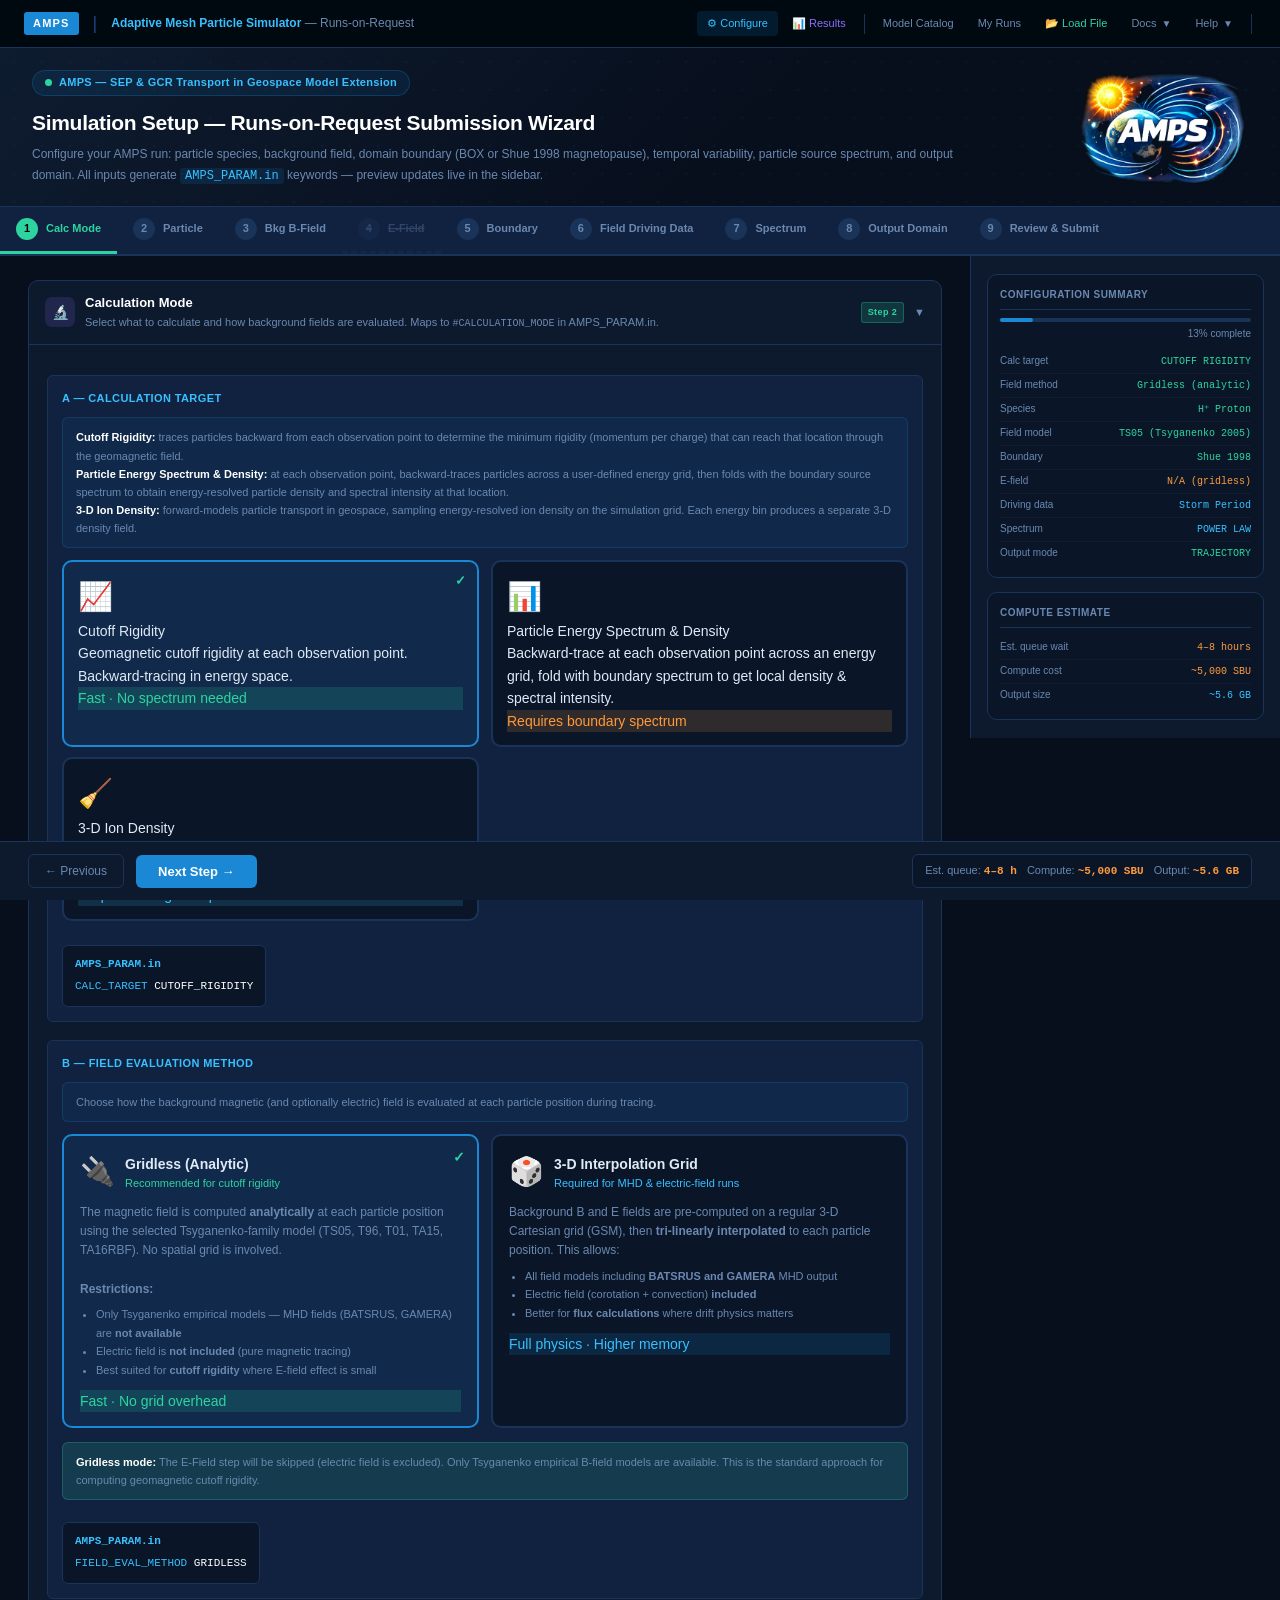
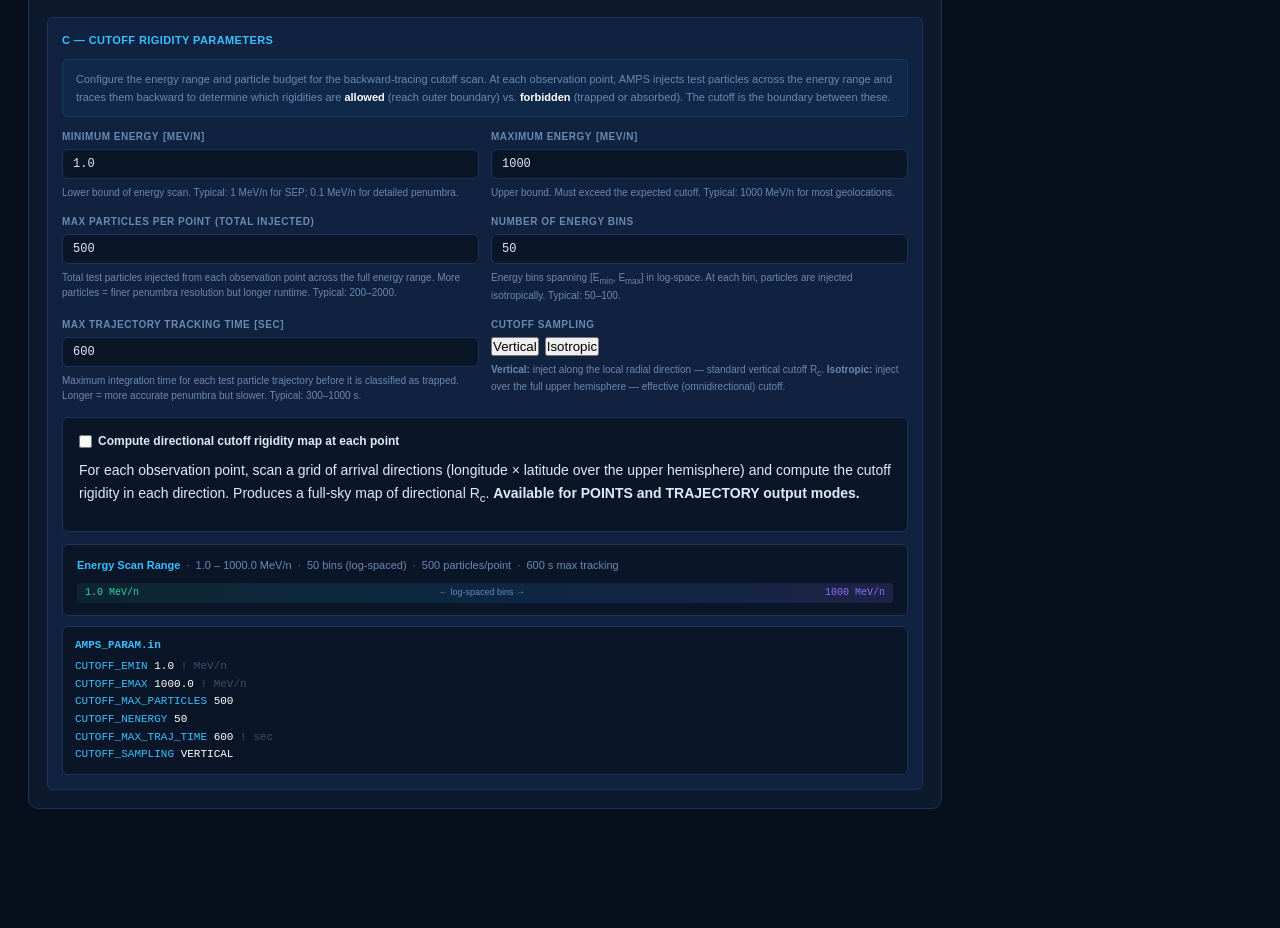
==== commit 18d3727b: "Add files via upload" ====
--- a/index.html
+++ b/index.html
@@ -78,7 +78,8 @@
 
 
 
-<link href="https://fonts.googleapis.com/css2?family=IBM+Plex+Mono:ital,wght@0,400;0,600;1,400&family=IBM+Plex+Sans:ital,wght@0,300;0,400;0,500;0,600;0,700;1,400&display=swap" rel="stylesheet"/>
+<!-- External Google Fonts stylesheet removed to avoid third-party CSS without SRI.
+     Typography now relies on the local/system font stacks defined in css/01-tokens.css. -->
 <!--
   ═══════════════════════════════════════════════════════════════════════════
   PLOTLY.JS — CDN LOAD WITH SUBRESOURCE INTEGRITY (SRI)
--- a/css/01-tokens.css
+++ b/css/01-tokens.css
@@ -49,10 +49,12 @@
    Dark NASA mission-control aesthetic:
      deep navy backgrounds · electric blue accents
      terminal green for validated states · amber for warnings
-   Typography: IBM Plex Sans (UI) + IBM Plex Mono (data / code)
+   Typography: local/system sans and mono stacks sized to match the original IBM Plex look
 ═══════════════════════════════════════════════════════════════════════════ */
 
-@import url('https://fonts.googleapis.com/css2?family=IBM+Plex+Mono:ital,wght@0,400;0,600;1,400&family=IBM+Plex+Sans:ital,wght@0,300;0,400;0,500;0,600;0,700;1,400&display=swap');
+/* Local/system font stacks are used intentionally so the site does not depend
+   on a third-party Google Fonts stylesheet that cannot be protected with
+   Subresource Integrity in a simple <link> tag. */
 
 :root {
   /* ── Background layers ── */
@@ -109,8 +111,8 @@
   --col-bx:    #78d4ff;   /* Bx    — sky blue       */
 
   /* ── Typography ── */
-  --font-sans: 'IBM Plex Sans', -apple-system, BlinkMacSystemFont, sans-serif;
-  --font-mono: 'IBM Plex Mono', 'Cascadia Code', 'Fira Code', monospace;
+  --font-sans: -apple-system, BlinkMacSystemFont, 'Segoe UI', Roboto, 'Helvetica Neue', Arial, sans-serif;
+  --font-mono: 'SFMono-Regular', Consolas, 'Liberation Mono', 'Cascadia Code', 'Fira Code', monospace;
 
   /* ── Geometry ── */
   --radius:    6px;
